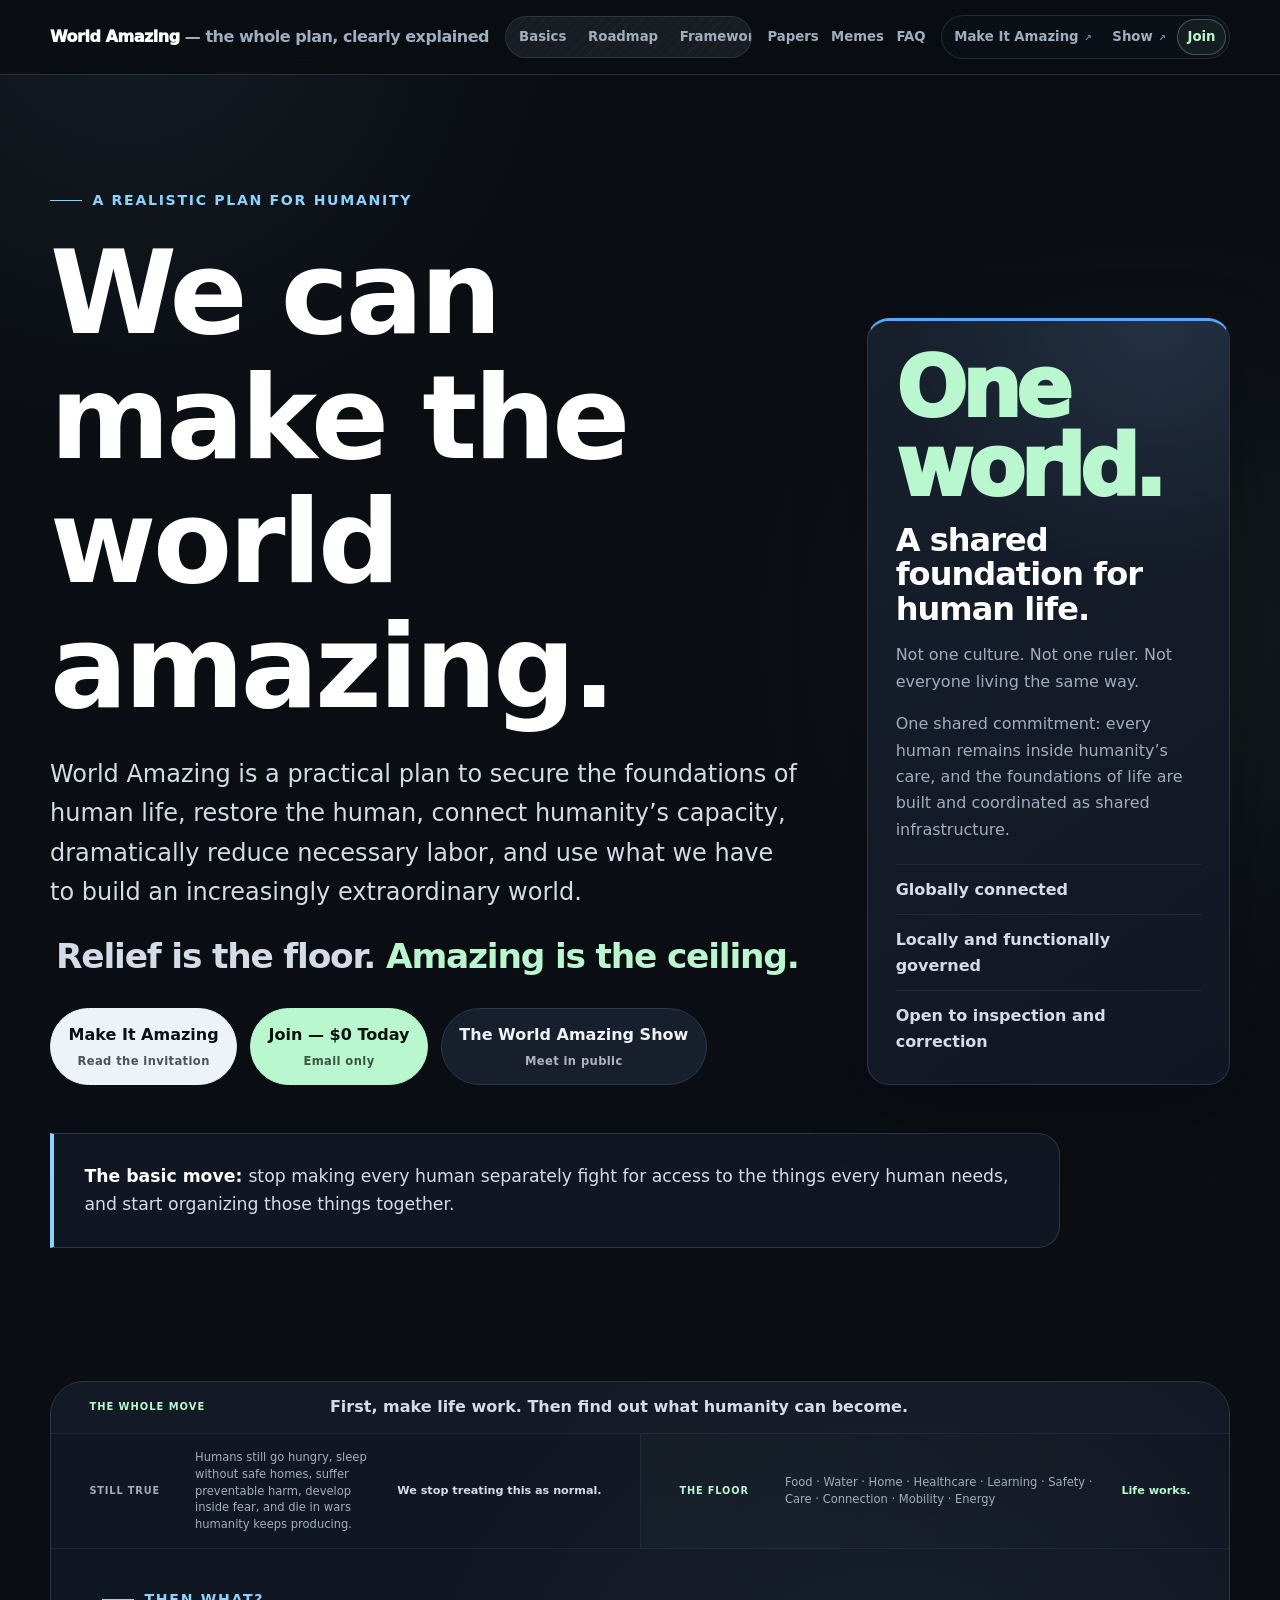
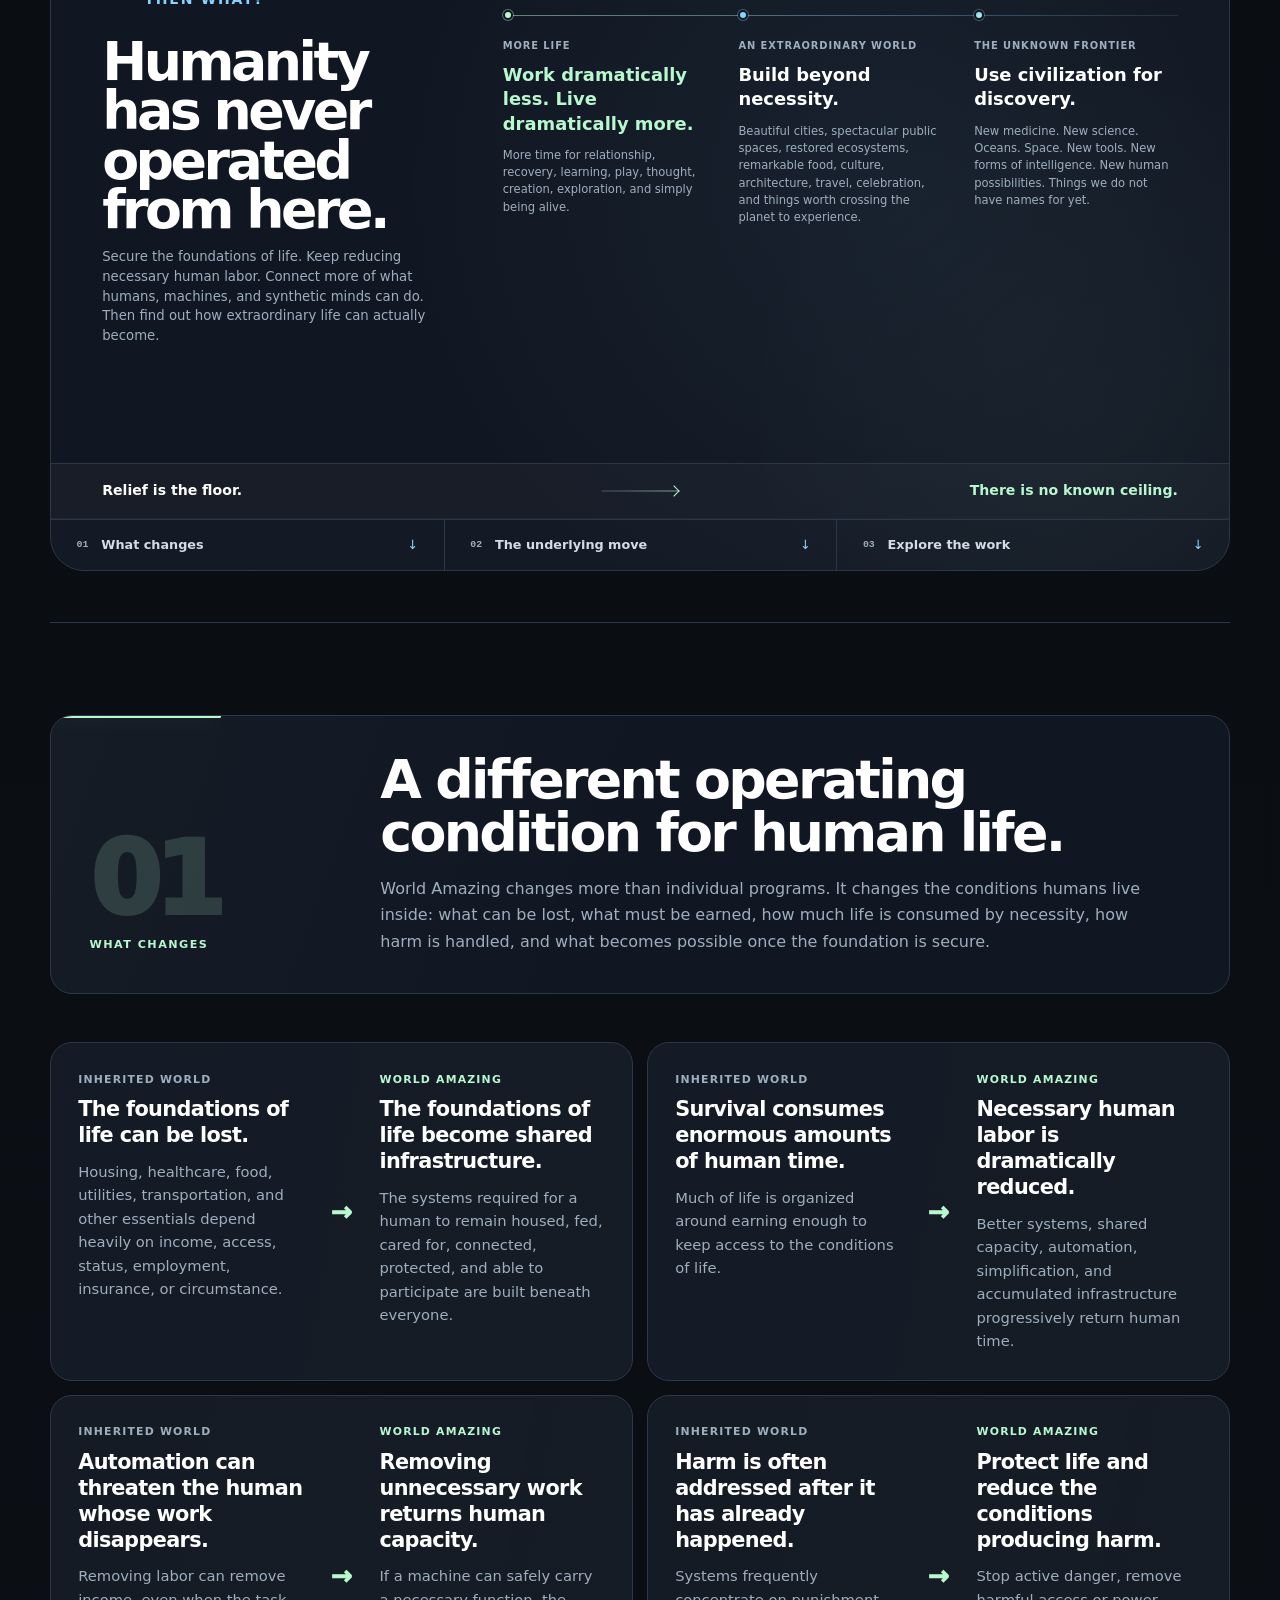
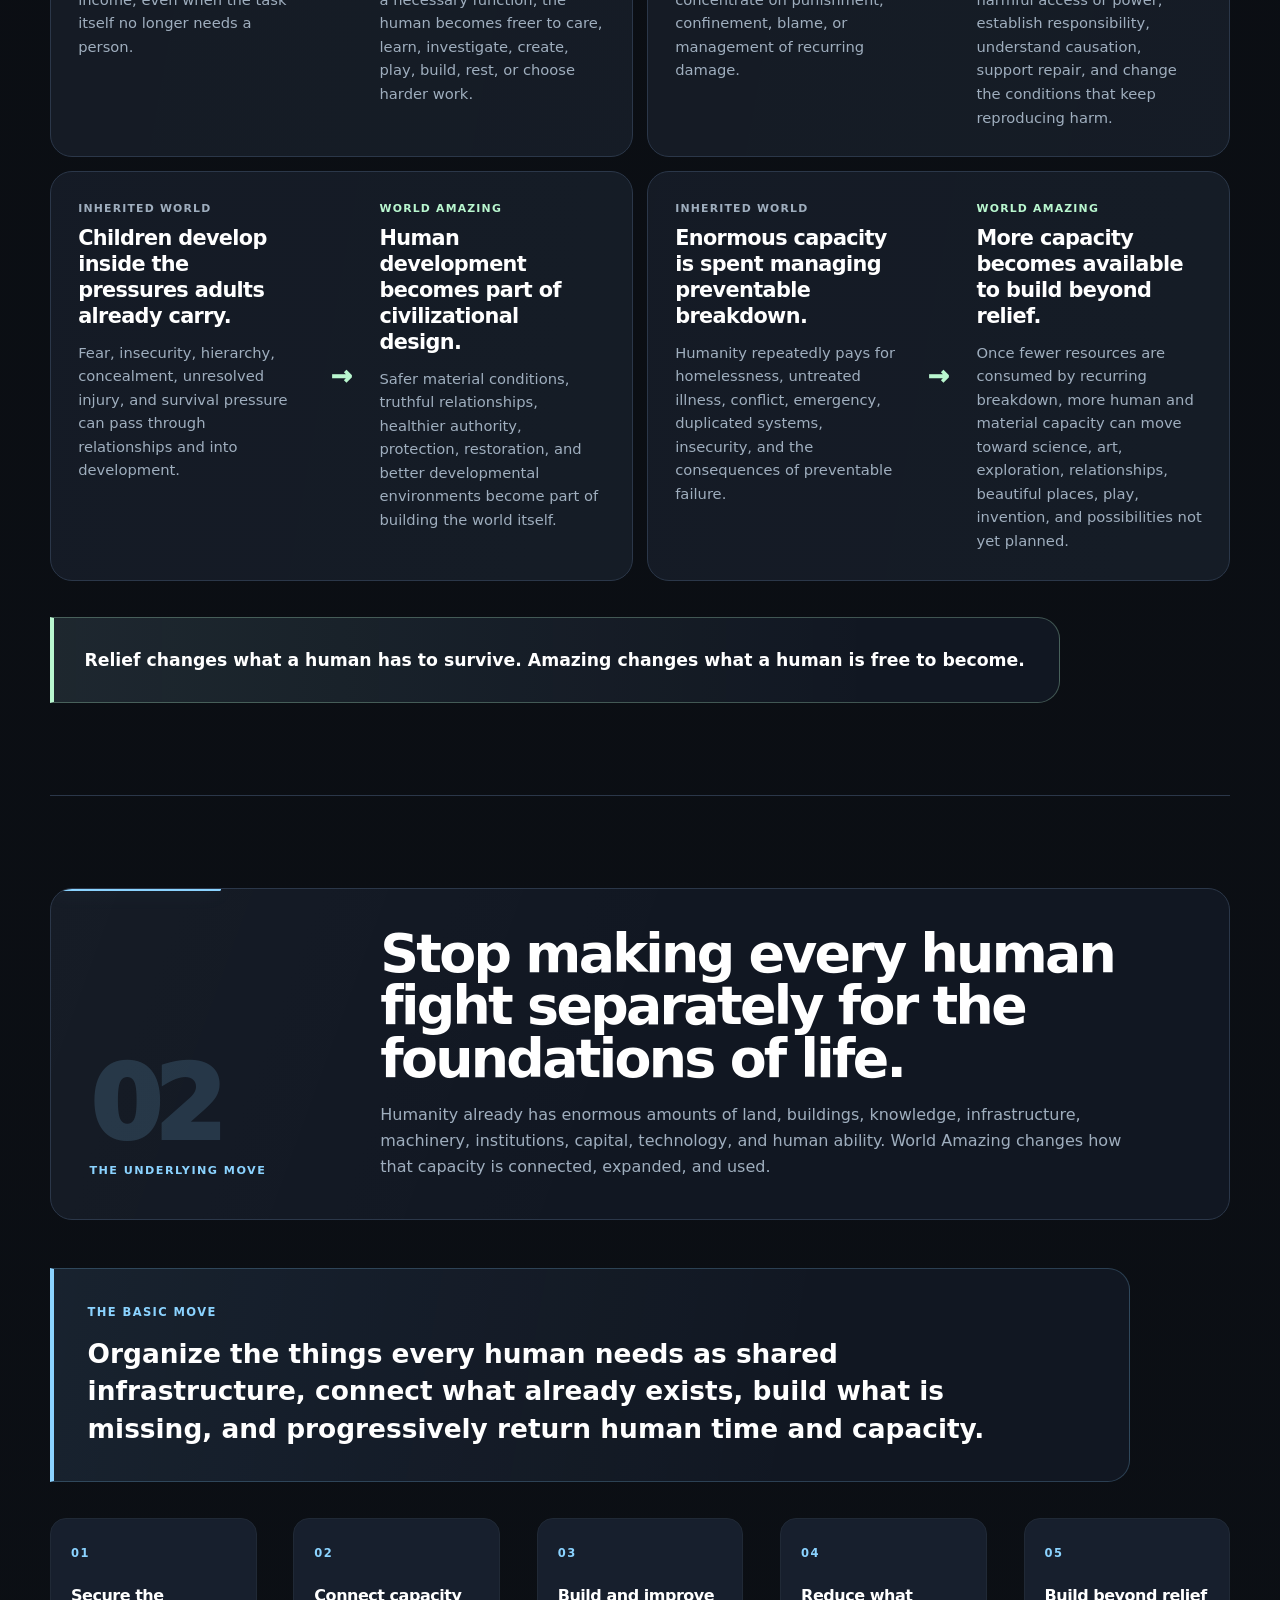
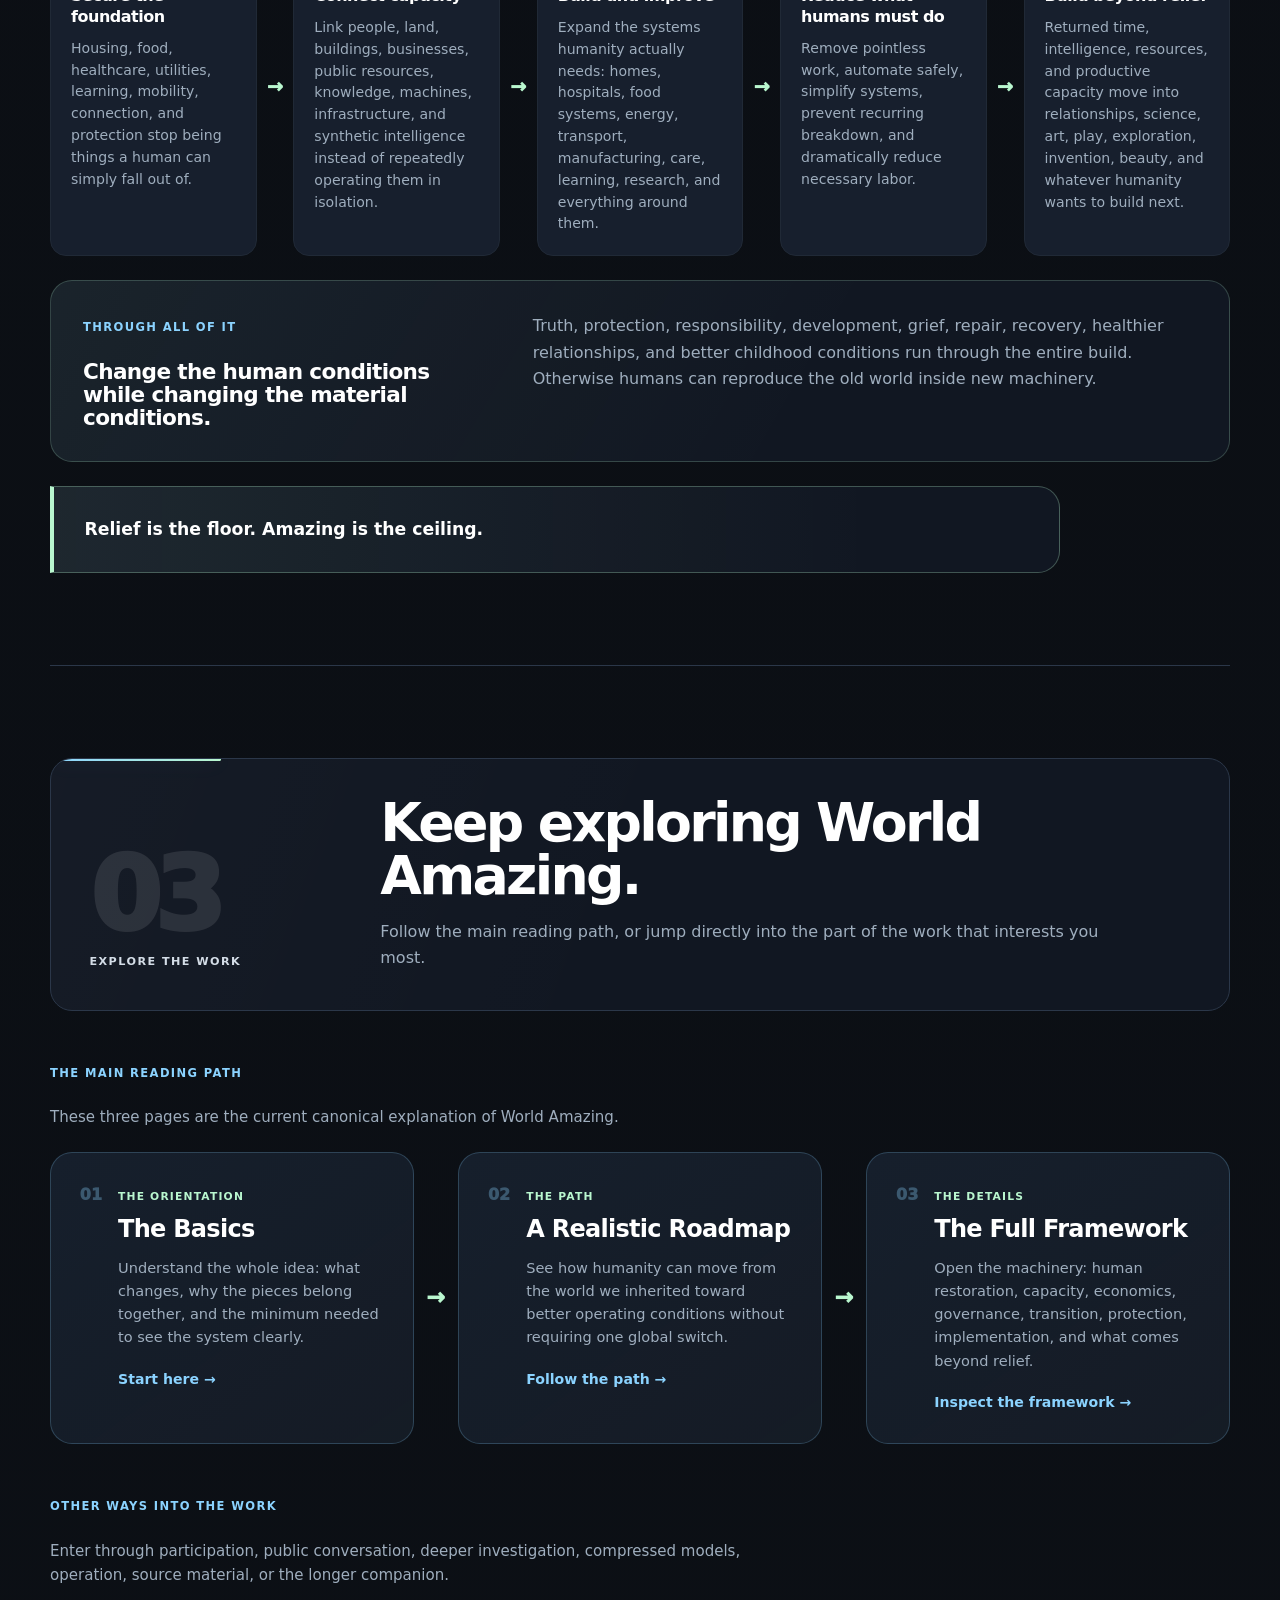
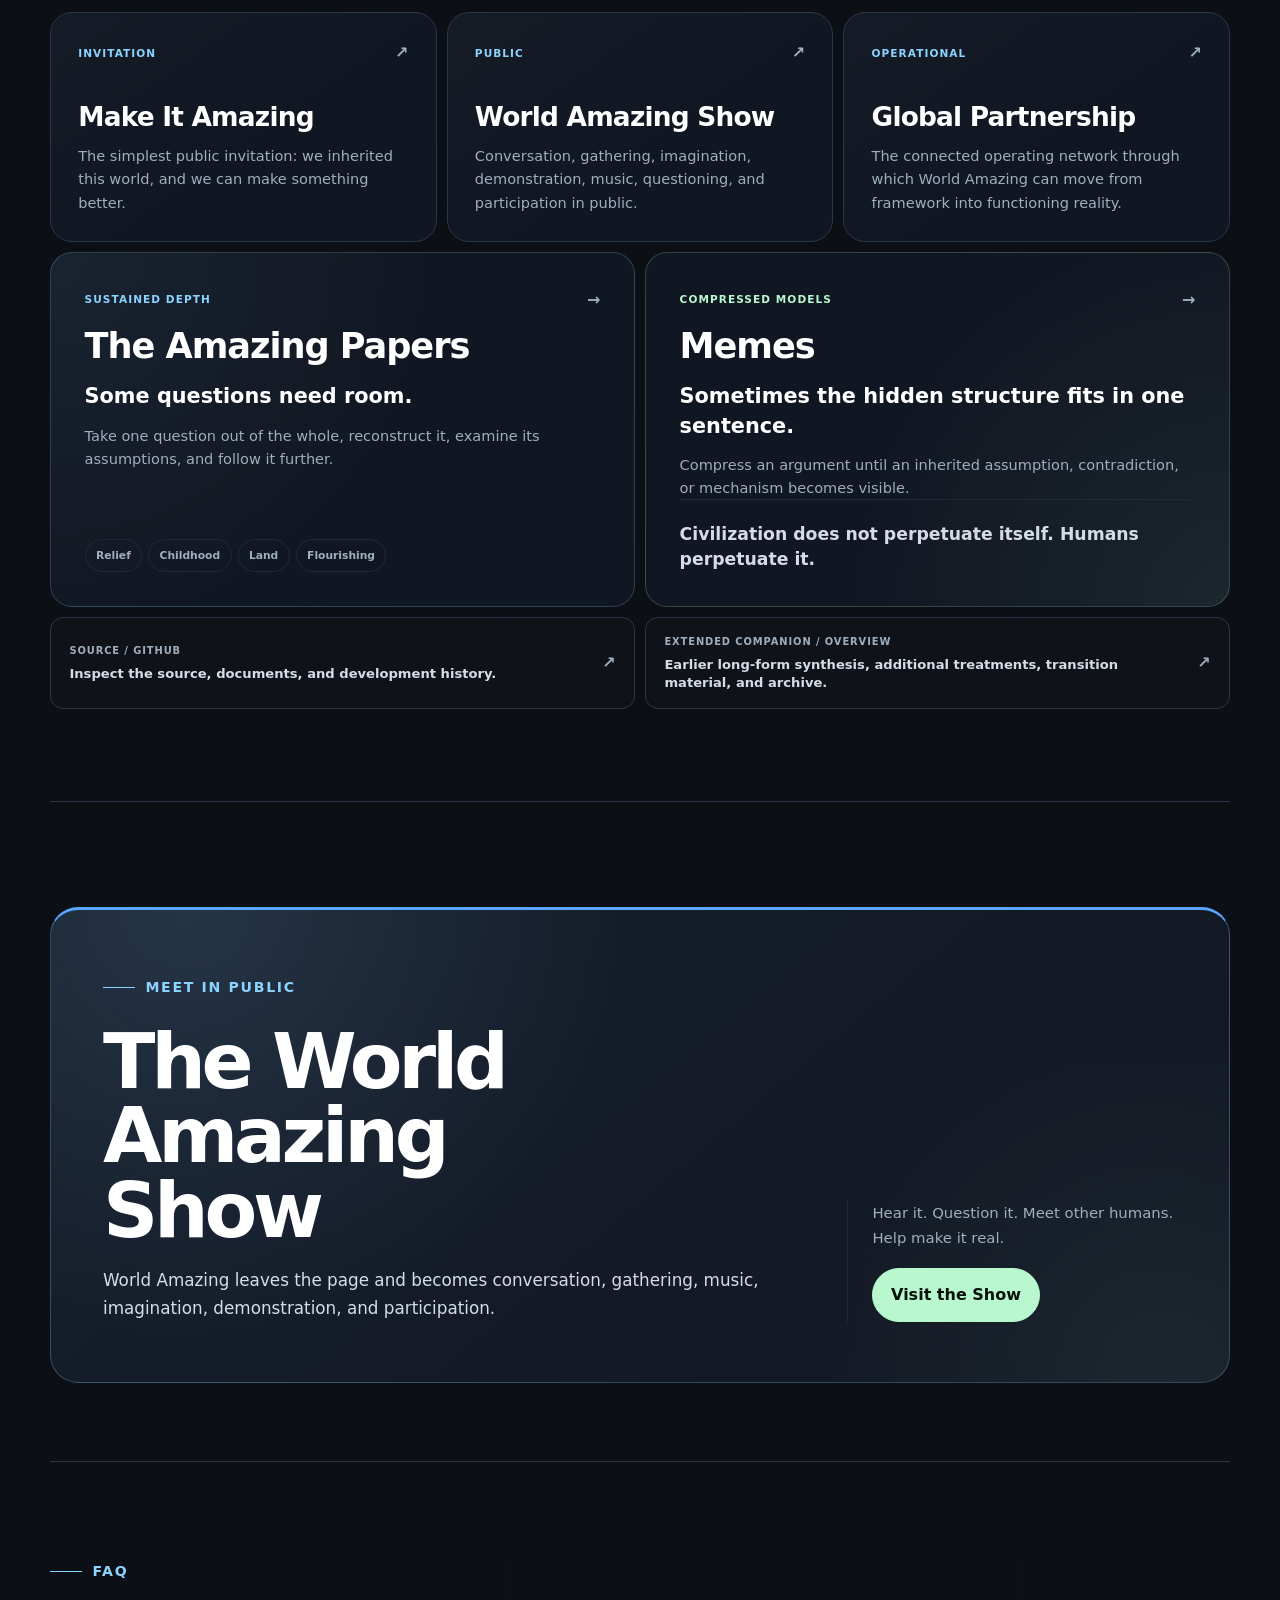
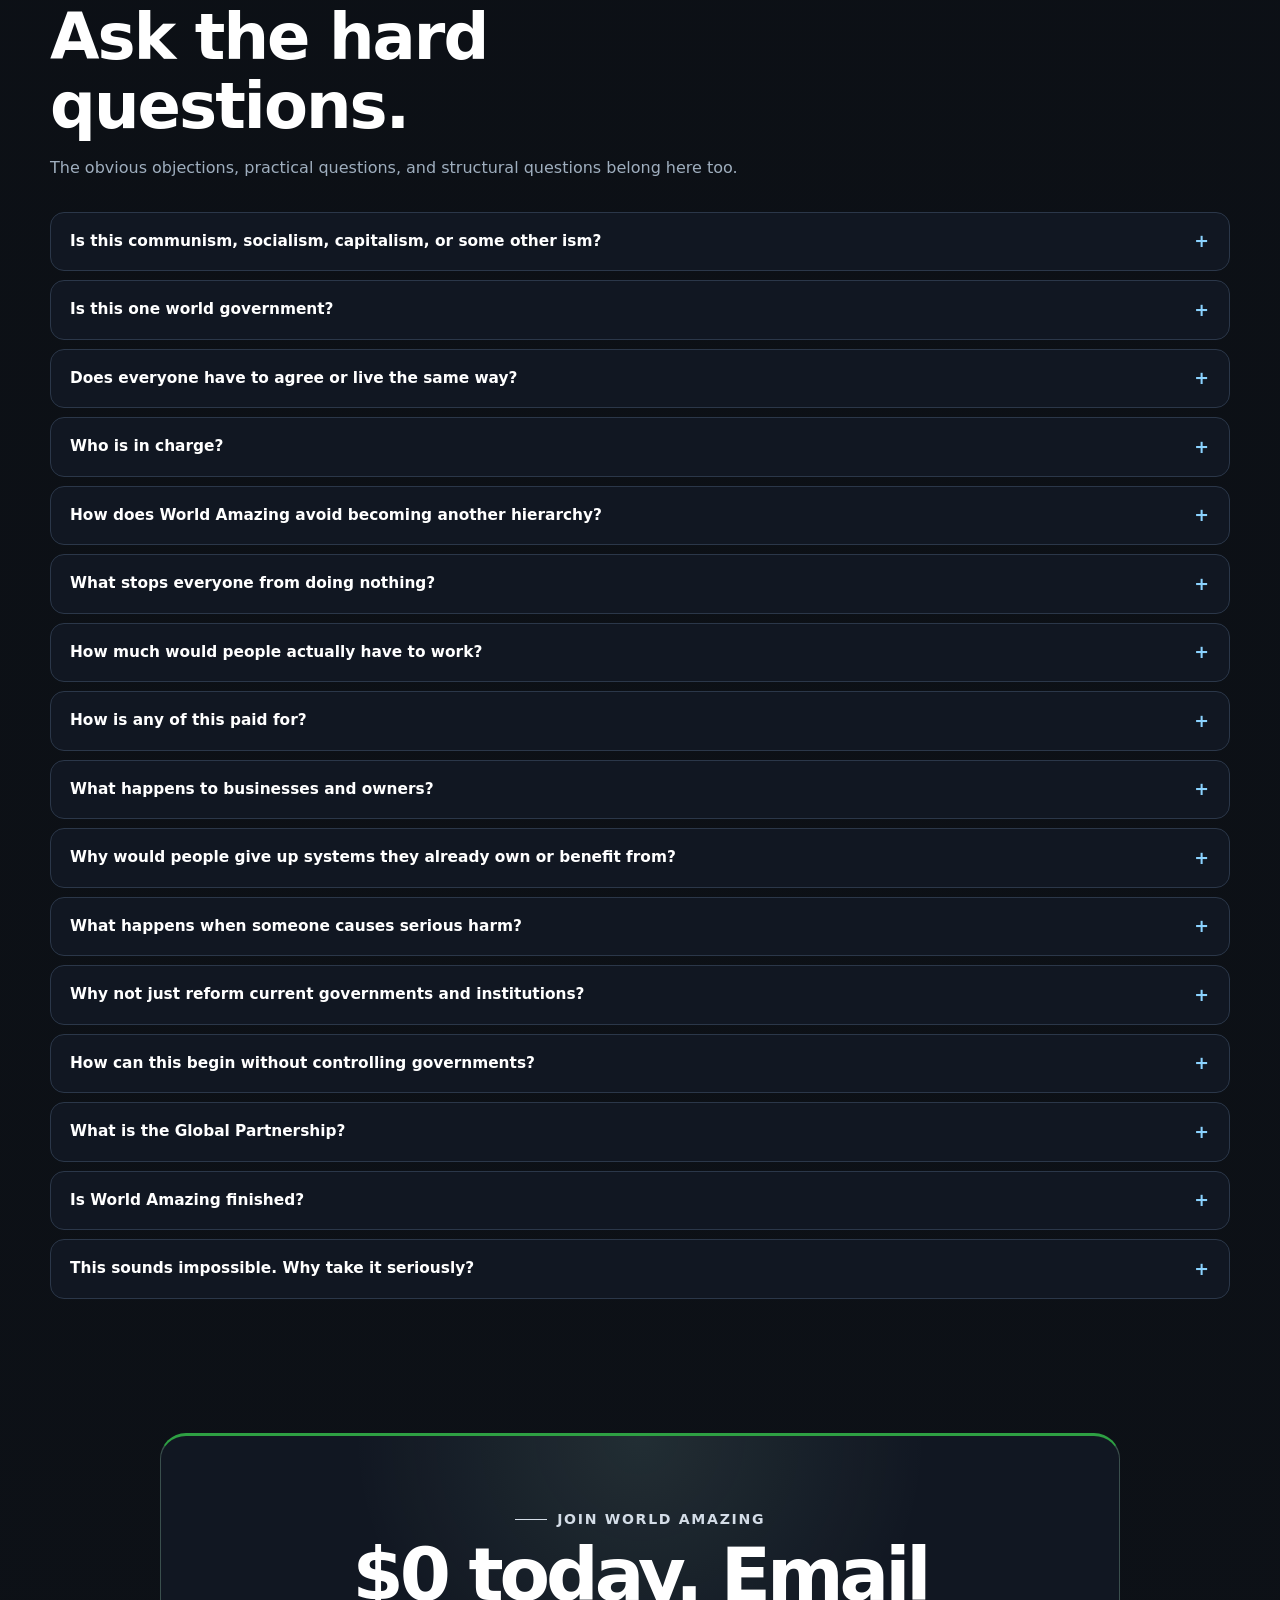
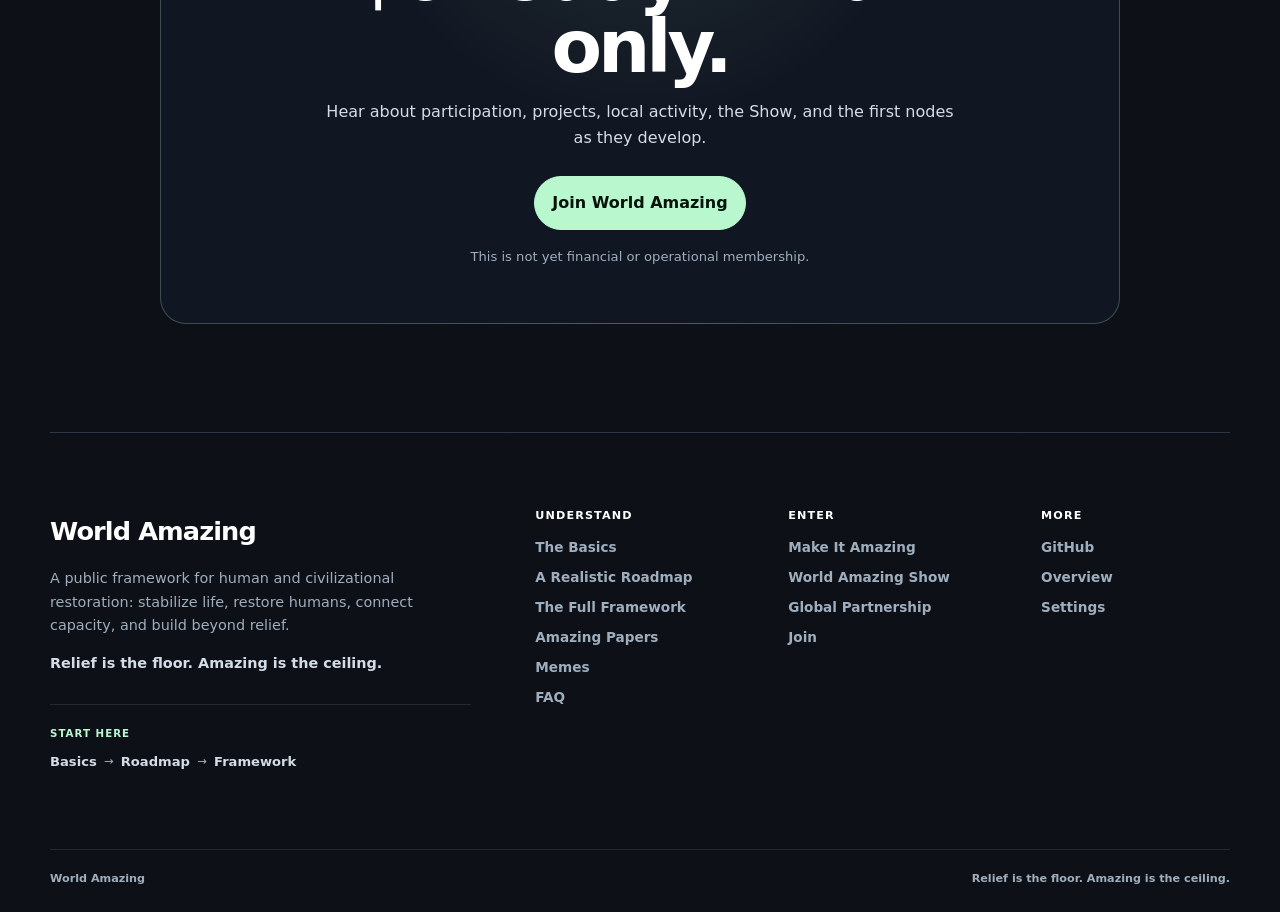
==== docs/index.html @ de22d059 "New site. Release 1." ====
<!doctype html>
<html lang="en">

<head>
  <meta charset="utf-8">
  <meta name="viewport" content="width=device-width, initial-scale=1">
  <meta name="color-scheme" content="dark only">
  <meta name="description" content="World Amazing is an open-source civilizational framework for guaranteeing life,
    returning human time, restoring the human, and building systems organized around relief, 
    truth, cooperation, and flourishing.">
  <title>World Amazing</title>

  <link rel="stylesheet" href="assets/main.css" />
  <link rel="stylesheet" href="assets/footer.css" />
  <link rel="stylesheet" href="assets/global-nav.css" />

  <!-- HOMEPAGE SECTION HEADS -->
  <style>
    /* =========================================================
       HOMEPAGE SECTION HEADS
       ========================================================= */

    .home-section-head {
      position: relative;

      display: grid;
      grid-template-columns:
        minmax(130px, 0.28fr)
        minmax(0, 1fr);

      gap: clamp(1.5rem, 5vw, 5rem);
      align-items: end;

      padding:
        clamp(1.6rem, 3vw, 2.4rem)
        clamp(1.4rem, 3vw, 2.5rem);

      border: 1px solid var(--line);
      border-radius: var(--radius-lg);

      overflow: hidden;

      background:
        linear-gradient(
          110deg,
          rgba(255,255,255,0.018),
          transparent 52%
        ),
        var(--surface);
    }


    /* accent */

    .home-section-head::before {
      content: "";

      position: absolute;
      top: -1px;
      left: 0;

      width: clamp(90px, 14vw, 170px);
      height: 3px;

      border-radius: 999px;
    }


    .home-section-head--green::before {
      background: var(--green);
      box-shadow:
        0 0 22px rgba(185, 247, 207, 0.16);
    }


    /* marker */

    .home-section-head__marker {
      display: flex;
      flex-direction: column;
      justify-content: flex-end;

      min-height: 100%;
    }


    .home-section-head__number {
      color: rgba(185, 247, 207, 0.16);

      font-size: clamp(3.8rem, 8vw, 7rem);
      font-weight: 950;
      line-height: 0.8;
      letter-spacing: -0.07em;
    }


    .home-section-head__label {
      margin-top: 1rem;

      color: var(--green);

      font-size: 0.7rem;
      font-weight: 900;
      letter-spacing: 0.13em;
      text-transform: uppercase;
    }


    /* content */

    .home-section-head__content {
      position: relative;
      z-index: 1;
    }


    .home-section-head__content h2 {
      max-width: 900px;

      margin: 0;

      font-size: clamp(2rem, 4.2vw, 3.8rem);
      line-height: 0.98;
      letter-spacing: -0.05em;
    }


    .home-section-head__content > p {
      max-width: 760px;

      margin-top: 1rem;

      color: var(--muted);

      font-size: 1rem;
      line-height: 1.65;
    }


    @media (max-width: 700px) {

      .home-section-head {
        grid-template-columns: 1fr;
        gap: 1rem;
      }

      .home-section-head__marker {
        min-height: 0;
      }

      .home-section-head__number {
        font-size: 3.5rem;
      }

      .home-section-head__label {
        margin-top: 0.7rem;
      }

    }
  </style>

  <!-- POSSIBILITY FIELD -->
  <style>
    /* =========================================================
   POSSIBILITY PANEL
   ========================================================= */

.possibility-panel {
  display: flex;
  flex-direction: column;

  height:
    clamp(
      640px,
      calc(100svh - var(--wa-topbar-height, 74px) - 24px),
      790px
    );

  margin-top: clamp(2rem, 4vw, 3.5rem);
  margin-bottom: clamp(2rem, 4vw, 3.5rem);

  overflow: hidden;

  border: 1px solid var(--line);
  border-radius: clamp(24px, 3vw, 34px);

  background:
    radial-gradient(
      circle at 71% 51%,
      rgba(139, 211, 255, 0.055),
      transparent 31rem
    ),
    radial-gradient(
      circle at 88% 80%,
      rgba(185, 247, 207, 0.03),
      transparent 22rem
    ),
    var(--surface);
}


/* =========================================================
   FRAME
   ========================================================= */

.possibility-frame {
  display: grid;
  grid-template-columns:
    minmax(110px, 0.22fr)
    minmax(0, 1fr);

  gap: clamp(1.5rem, 4vw, 4rem);
  align-items: center;

  flex: none;

  padding:
    0.9rem
    clamp(1.4rem, 3vw, 2.5rem);

  border-bottom: 1px solid var(--line-soft);

  background:
    rgba(255, 255, 255, 0.012);
}


.possibility-frame > span {
  color: var(--green);

  font-size: 0.62rem;
  font-weight: 900;
  letter-spacing: 0.1em;
  text-transform: uppercase;
}


.possibility-frame > strong {
  color: var(--soft);

  font-size: clamp(0.88rem, 1.25vw, 1.02rem);
  font-weight: 800;
  line-height: 1.4;
}


/* =========================================================
   REALITY / FLOOR
   ========================================================= */

.possibility-setup {
  display: grid;
  grid-template-columns:
    repeat(2, minmax(0, 1fr));

  flex: none;

  border-bottom: 1px solid var(--line-soft);
}


.possibility-status {
  display: grid;
  grid-template-columns:
    minmax(80px, 0.22fr)
    minmax(0, 1fr)
    auto;

  gap: clamp(0.9rem, 2vw, 1.8rem);
  align-items: center;

  min-width: 0;

  padding:
    0.95rem
    clamp(1.4rem, 3vw, 2.5rem);
}


.possibility-status + .possibility-status {
  border-left: 1px solid var(--line-soft);
}


.possibility-status__label {
  color: var(--muted);

  font-size: 0.61rem;
  font-weight: 900;
  letter-spacing: 0.09em;
  text-transform: uppercase;
}


.possibility-status p {
  margin: 0;

  color: var(--muted);

  font-size: clamp(0.71rem, 0.9vw, 0.81rem);
  line-height: 1.45;
}


.possibility-status > strong {
  color: var(--soft);

  font-size: 0.7rem;
  line-height: 1.35;
  white-space: nowrap;
}


.possibility-status--floor {
  background:
    linear-gradient(
      90deg,
      rgba(185, 247, 207, 0.025),
      transparent
    );
}


.possibility-status--floor .possibility-status__label,
.possibility-status--floor > strong {
  color: var(--green);
}


/* =========================================================
   MAIN FIELD
   ========================================================= */

.possibility-main {
  display: grid;
  grid-template-columns:
    minmax(290px, 0.88fr)
    minmax(0, 1.7fr);

  gap: clamp(2rem, 4vw, 4rem);
  align-items: start;

  flex: 1 1 auto;

  min-height: 0;

  padding:
    clamp(1.45rem, 2.6vw, 2.2rem)
    clamp(1.5rem, 4vw, 3.5rem);
}


/* =========================================================
   CENTRAL STATEMENT
   ========================================================= */

.possibility-main__statement {
  max-width: 620px;
}


.possibility-main__statement h2 {
  margin-top: 0.4rem;

  color: var(--white);

  font-size: clamp(2.35rem, 4.2vw, 4.45rem);
  line-height: 0.92;
  letter-spacing: -0.065em;
}


.possibility-main__statement > p:last-child {
  max-width: 540px;

  margin-top: 0.8rem;

  color: var(--muted);

  font-size: clamp(0.83rem, 1vw, 0.95rem);
  line-height: 1.48;
}


/* =========================================================
   TRAJECTORY
   ========================================================= */

.possibility-path {
  position: relative;

  display: grid;
  grid-template-columns:
    repeat(3, minmax(0, 1fr));

  gap: clamp(1.2rem, 2.5vw, 2.3rem);

  align-self: stretch;
  align-items: center;

  min-width: 0;

  padding-top: 1.2rem;
}


/* continuous path */

.possibility-path::before {
  content: "";

  position: absolute;
  top: 2.05rem;
  left: 0;
  right: 0;

  height: 1px;

  background:
    linear-gradient(
      90deg,
      rgba(185, 247, 207, 0.5),
      rgba(139, 211, 255, 0.38) 52%,
      rgba(139, 211, 255, 0.12)
    );
}


/* =========================================================
   TRAJECTORY STEP
   ========================================================= */

.possibility-step {
  position: relative;

  display: flex;
  flex-direction: column;

  align-self: stretch;

  min-width: 0;

  padding-top: 2.3rem;
}


.possibility-step__node {
  position: absolute;
  top: 0.53rem;
  left: 0;

  width: 10px;
  height: 10px;

  border: 2px solid var(--surface);
  border-radius: 50%;

  background: var(--blue);

  box-shadow:
    0 0 0 1px rgba(139, 211, 255, 0.35);
}


.possibility-step--life .possibility-step__node {
  background: var(--green);

  box-shadow:
    0 0 0 1px rgba(185, 247, 207, 0.4);
}


.possibility-step--frontier .possibility-step__node {
  background:
    linear-gradient(
      135deg,
      var(--blue),
      var(--green)
    );
}


.possibility-step__label {
  display: block;

  color: var(--muted);

  font-size: 0.62rem;
  font-weight: 900;
  letter-spacing: 0.09em;
  text-transform: uppercase;
}


.possibility-step > strong {
  display: block;

  margin-top: 0.55rem;

  color: var(--white);

  font-size: clamp(1rem, 1.4vw, 1.25rem);
  line-height: 1.35;
}


.possibility-step--life > strong {
  color: var(--green);
}


.possibility-step p {
  margin-top: 0.7rem;

  color: var(--muted);

  font-size: clamp(0.72rem, 0.86vw, 0.8rem);
  line-height: 1.5;
}


/* =========================================================
   FLOOR / CEILING
   ========================================================= */

.possibility-close {
  position: relative;

  display: grid;
  grid-template-columns: repeat(2, minmax(0, 1fr));

  flex: none;

  padding: 0;

  border-top: 1px solid var(--line);
  border-bottom: 1px solid var(--line-soft);

  background: rgba(255, 255, 255, 0.028);
}

.possibility-close::before {
  content: "";

  position: absolute;
  z-index: 2;

  top: 50%;
  left: 50%;

  width: clamp(52px, 6vw, 92px);
  height: 1px;

  background: linear-gradient(
    90deg,
    rgba(255,255,255,0.22),
    rgba(185,247,207,0.62)
  );

  transform: translate(-50%, -50%);
}


.possibility-close::after {
  content: "";

  position: absolute;
  z-index: 2;

  top: 50%;
  left: calc(50% + clamp(26px, 3vw, 46px));

  width: 7px;
  height: 7px;

  border-top: 1.5px solid var(--green);
  border-right: 1.5px solid var(--green);

  transform:
    translate(-100%, -50%)
    rotate(45deg);
}


.possibility-close > * {
  display: flex;
  align-items: center;

  min-height: 54px;

  margin: 0;

  padding:
    0.85rem
    clamp(1.5rem, 4vw, 3.5rem);

  font-size: clamp(0.84rem, 1.1vw, 0.96rem);
  font-weight: 850;
  line-height: 1.25;
}


.possibility-close span {
  color: var(--white);
}


.possibility-close strong {
  justify-content: flex-end;

  border-left: 0;

  color: var(--green);

  text-align: right;
}


@media (max-width: 700px) {
  .possibility-close::before,
  .possibility-close::after {
    display: none;
  }
}

/* =========================================================
   PAGE HANDOFF
   ========================================================= */

.possibility-nav {
  display: grid;
  grid-template-columns:
    repeat(3, minmax(0, 1fr));

  flex: none;

  border-top: 1px solid var(--line);
}


.possibility-nav a {
  display: grid;
  grid-template-columns:
    auto
    minmax(0, 1fr)
    auto;

  gap: 0.8rem;
  align-items: center;

  min-width: 0;

  padding:
    0.9rem
    clamp(1rem, 2.2vw, 1.6rem);

  color: inherit;

  text-decoration: none;

  background:
    rgba(255, 255, 255, 0.012);

  transition:
    background 160ms ease,
    color 160ms ease;
}


.possibility-nav a + a {
  border-left: 1px solid var(--line);
}


.possibility-nav a > span:first-child {
  color: var(--muted);

  font-family:
    ui-monospace,
    SFMono-Regular,
    Menlo,
    monospace;

  font-size: 0.62rem;
  font-weight: 900;
}


.possibility-nav a > strong {
  color: var(--soft);

  font-size: clamp(0.76rem, 1vw, 0.88rem);
  font-weight: 850;
  line-height: 1.2;
}


.possibility-nav__arrow {
  color: var(--blue);

  font-size: 0.8rem;

  transition:
    transform 160ms ease,
    color 160ms ease;
}


.possibility-nav a:hover,
.possibility-nav a:focus-visible {
  background:
    rgba(139, 211, 255, 0.045);
}


.possibility-nav a:hover > strong,
.possibility-nav a:focus-visible > strong {
  color: var(--white);
}


.possibility-nav a:hover .possibility-nav__arrow,
.possibility-nav a:focus-visible .possibility-nav__arrow {
  color: var(--green);

  transform: translateY(3px);
}


/* =========================================================
   RESPONSIVE
   ========================================================= */

@media (max-width: 1050px) {

  .possibility-panel {
    height: auto;
    min-height: 0;
  }


  .possibility-main {
    grid-template-columns: 1fr;

    gap: 2rem;
  }


  .possibility-main__statement {
    max-width: 800px;
  }
}


@media (max-width: 760px) {

  .possibility-frame {
    grid-template-columns: 1fr;

    gap: 0.35rem;
  }


  .possibility-setup {
    grid-template-columns: 1fr;
  }


  .possibility-status {
    grid-template-columns: 1fr;

    gap: 0.4rem;
  }


  .possibility-status + .possibility-status {
    border-top: 1px solid var(--line-soft);
    border-left: 0;
  }


  .possibility-status > strong {
    white-space: normal;
  }


  .possibility-path {
    grid-template-columns: 1fr;

    gap: 0;
    padding-top: 0;
  }


  .possibility-path::before {
    top: 0;
    bottom: 0;
    left: 4px;
    right: auto;

    width: 1px;
    height: auto;

    background:
      linear-gradient(
        180deg,
        rgba(185, 247, 207, 0.5),
        rgba(139, 211, 255, 0.35),
        rgba(139, 211, 255, 0.08)
      );
  }


  .possibility-step {
    padding:
      0
      0
      1.7rem
      1.7rem;
  }


  .possibility-step__node {
    top: 0.2rem;
    left: 0;
  }


  .possibility-nav {
    grid-template-columns: 1fr;
  }


  .possibility-nav a + a {
    border-top: 1px solid var(--line);
    border-left: 0;
  }

}
  </style>

  <!-- 01 WHAT CHANGES -->
  <style>
    /* =========================================================
       WHAT CHANGES
       ========================================================= */

    .change-list {
      display: grid;
      gap: 14px;

      margin-top: clamp(2rem, 4vw, 3rem);
    }

    .change-row {
      display: grid;

      grid-template-columns:
        minmax(0, 1fr)
        44px
        minmax(0, 1fr);

      gap: 1rem;
      align-items: stretch;

      padding: clamp(1.25rem, 2.5vw, 1.7rem);

      border: 1px solid var(--line);
      border-radius: var(--radius-lg);

      background:
        linear-gradient(
          100deg,
          rgba(255,255,255,0.015),
          rgba(185,247,207,0.025)
        ),
        var(--surface);
    }

    .change-row__old,
    .change-row__new {
      min-width: 0;
    }

    .change-row__old > span,
    .change-row__new > span {
      display: block;

      margin-bottom: 0.55rem;

      font-size: 0.68rem;
      font-weight: 900;
      letter-spacing: 0.11em;
      text-transform: uppercase;
    }

    .change-row__old > span {
      color: var(--muted);
    }

    .change-row__new > span {
      color: var(--green);
    }

    .change-row h3 {
      max-width: 24ch;

      font-size: clamp(1.05rem, 1.8vw, 1.3rem);
      line-height: 1.25;
    }

    .change-row p {
      max-width: 560px;

      margin-top: 0.65rem;

      color: var(--muted);

      font-size: 0.92rem;
      line-height: 1.6;
    }

    .change-row__arrow {
      display: grid;
      place-items: center;

      color: var(--green);

      font-size: 1.6rem;
      font-weight: 950;
    }

    .change-closing {
      margin-top: clamp(1.5rem, 3vw, 2.25rem);
    }

    @media (max-width: 760px) {

      .change-row {
        grid-template-columns: 1fr;
        gap: 0.75rem;
      }

      .change-row__arrow {
        min-height: 24px;
        justify-content: start;

        transform: rotate(90deg);
        transform-origin: center;
      }

    }
  </style>

  <!-- 02 THE UNDERLYING MOVE -->
  <style>
    /* =========================================================
       THE UNDERLYING MOVE
       ========================================================= */

    .home-section-head--blue::before {
      background: var(--blue);
      box-shadow:
        0 0 22px rgba(139, 211, 255, 0.16);
    }

    .home-section-head--blue .home-section-head__number {
      color: rgba(139, 211, 255, 0.16);
    }

    .home-section-head--blue .home-section-head__label {
      color: var(--blue);
    }


    .underlying-core {
      max-width: 1080px;

      margin-top: clamp(2rem, 4vw, 3rem);
      padding: clamp(1.5rem, 3vw, 2.1rem);

      border: 1px solid rgba(139, 211, 255, 0.22);
      border-left: 4px solid var(--blue);
      border-radius: 0 var(--radius-lg) var(--radius-lg) 0;

      background:
        linear-gradient(
          100deg,
          rgba(139, 211, 255, 0.06),
          transparent 70%
        ),
        var(--surface);
    }

    .underlying-core .tag {
      display: block;
      width: fit-content;

      margin-bottom: 0.8rem;
    }

    .underlying-core strong {
      display: block;

      max-width: 900px;

      color: var(--white);

      font-size: clamp(1.2rem, 2.3vw, 1.65rem);
      line-height: 1.42;
    }


    .underlying-flow {
      margin-top: clamp(1.5rem, 3vw, 2.25rem);
    }

    .underlying-flow .flow-line__node h3 {
      margin-top: 0.7rem;

      font-size: 1rem;
      line-height: 1.3;
    }

    .underlying-flow .flow-line__node p {
      margin-top: 0.65rem;

      color: var(--muted);

      font-size: 0.88rem;
      line-height: 1.55;
    }


    .underlying-human {
      display: grid;
      grid-template-columns:
        minmax(220px, 0.75fr)
        minmax(0, 1.25fr);

      gap: clamp(1.5rem, 4vw, 4rem);

      margin-top: 1.5rem;
      padding: clamp(1.4rem, 3vw, 2rem);

      border: 1px solid rgba(185, 247, 207, 0.2);
      border-radius: var(--radius-lg);

      background:
        linear-gradient(
          120deg,
          rgba(185, 247, 207, 0.055),
          transparent 65%
        ),
        var(--surface);
    }

    .underlying-human h3 {
      margin-top: 0.65rem;

      font-size: clamp(1.1rem, 2vw, 1.35rem);
    }

    .underlying-human > p {
      margin: 0;

      color: var(--muted);

      line-height: 1.65;
    }

    .underlying-closing {
      margin-top: 1.5rem;
    }


    @media (max-width: 760px) {

      .underlying-human {
        grid-template-columns: 1fr;
        gap: 1rem;
      }

    }
  </style>

  <!-- 03 ENTER THE WORK -->
  <style>
    /* =========================================================
       ENTER THE WORK
       ========================================================= */

    .home-section-head--enter::before {
      background:
        linear-gradient(
          90deg,
          var(--blue),
          var(--green)
        );

      box-shadow:
        0 0 22px rgba(139, 211, 255, 0.14);
    }

    .home-section-head--enter .home-section-head__number {
      color: rgba(255, 255, 255, 0.1);
    }

    .home-section-head--enter .home-section-head__label {
      color: var(--soft);
    }


    /* main path */

    .entry-path {
      margin-top: clamp(2rem, 4vw, 3rem);
    }

    .entry-path__intro,
    .entry-other__intro {
      max-width: 780px;
    }

    .entry-path__intro > p,
    .entry-other__intro > p {
      margin-top: 0.65rem;

      color: var(--muted);

      font-size: 0.94rem;
      line-height: 1.6;
    }


    .entry-path__grid {
      display: grid;

      grid-template-columns:
        minmax(0, 1fr)
        auto
        minmax(0, 1fr)
        auto
        minmax(0, 1fr);

      gap: 0.8rem;
      align-items: stretch;

      margin-top: 1.4rem;
    }


    .entry-path__card {
      display: grid;
      grid-template-columns: auto minmax(0, 1fr);
      gap: 1rem;

      min-width: 0;
      padding: clamp(1.35rem, 2.5vw, 1.8rem);

      border: 1px solid rgba(139, 211, 255, 0.22);
      border-radius: var(--radius-lg);

      background:
        linear-gradient(
          145deg,
          rgba(139, 211, 255, 0.045),
          rgba(185, 247, 207, 0.018)
        ),
        var(--surface);

      color: inherit;

      text-decoration: none;

      transition:
        border-color 160ms ease,
        background 160ms ease,
        transform 160ms ease;
    }


    .entry-path__card:hover,
    .entry-path__card:focus-visible {
      border-color: rgba(185, 247, 207, 0.4);

      background:
        linear-gradient(
          145deg,
          rgba(139, 211, 255, 0.07),
          rgba(185, 247, 207, 0.035)
        ),
        var(--surface);

      transform: translateY(-2px);
    }


    .entry-path__number {
      color: rgba(139, 211, 255, 0.32);

      font-size: 1rem;
      font-weight: 950;
    }


    .entry-path__role {
      color: var(--green);

      font-size: 0.67rem;
      font-weight: 900;
      letter-spacing: 0.11em;
      text-transform: uppercase;
    }


    .entry-path__card h3 {
      margin-top: 0.5rem;

      font-size: clamp(1.2rem, 2vw, 1.5rem);
      line-height: 1.15;
    }


    .entry-path__card p {
      margin-top: 0.75rem;

      color: var(--muted);

      font-size: 0.91rem;
      line-height: 1.6;
    }


    .entry-path__card strong {
      display: block;

      margin-top: 1.2rem;

      color: var(--blue);

      font-size: 0.88rem;
    }


    .entry-path__arrow {
      display: grid;
      place-items: center;

      color: var(--green);

      font-size: 1.4rem;
      font-weight: 950;
    }

    .entry-grid--secondary {
      display: grid;
      grid-template-columns: repeat(3, minmax(0, 1fr));
      gap: 12px;

      margin-top: 1.4rem;
    }


    .entry-grid--secondary .entry-card {
      min-height: 210px;
    }


    @media (max-width: 900px) {

      .entry-path__grid {
        grid-template-columns: 1fr;
      }

      .entry-path__arrow {
        min-height: 24px;

        justify-content: center;

        transform: rotate(90deg);
      }

      .entry-grid--secondary {
        grid-template-columns:
          repeat(2, minmax(0, 1fr));
      }

    }


    @media (max-width: 600px) {

      .entry-grid--secondary {
        grid-template-columns: 1fr;
      }

      .entry-grid--secondary .entry-card {
        min-height: 0;
      }

    }
  </style>

  <!-- 03 ENTER THE WORK - OTHER WAYS INTO THE WORK-->
  <style>
    /* =========================================================
       EXPLORE — OTHER WAYS INTO THE WORK
       ========================================================= */

    .entry-other {
      margin-top: clamp(1.75rem, 5vw, 3.0rem);
    }


    .entry-other__intro {
      max-width: 760px;
    }


    .entry-other__intro > p {
      margin-top: 0.65rem;

      color: var(--muted);

      font-size: 0.94rem;
      line-height: 1.65;
    }


    /* =========================================================
      SHARED CARD
      ========================================================= */

    .explore-card {
      position: relative;

      display: flex;
      flex-direction: column;

      min-width: 0;

      border: 1px solid var(--line);
      border-radius: var(--radius-lg);

      color: inherit;

      background:
        linear-gradient(
          145deg,
          rgba(255,255,255,0.018),
          transparent 60%
        ),
        var(--surface);

      text-decoration: none;

      transition:
        border-color 160ms ease,
        background 160ms ease,
        transform 160ms ease;
    }


    .explore-card:hover,
    .explore-card:focus-visible {
      border-color: rgba(139, 211, 255, 0.34);

      background:
        linear-gradient(
          145deg,
          rgba(139,211,255,0.05),
          rgba(185,247,207,0.018)
        ),
        var(--surface);

      transform: translateY(-2px);
    }


    .explore-card__top {
      display: flex;
      justify-content: space-between;
      gap: 1rem;
      align-items: center;
    }


    .explore-card__tag {
      color: var(--blue);

      font-size: 0.66rem;
      font-weight: 900;
      letter-spacing: 0.1em;
      text-transform: uppercase;
    }


    .explore-card__arrow {
      flex: none;

      color: var(--muted);

      font-size: 1rem;
      font-weight: 900;

      transition:
        color 160ms ease,
        transform 160ms ease;
    }


    .explore-card:hover .explore-card__arrow,
    .explore-card:focus-visible .explore-card__arrow {
      color: var(--green);

      transform: translate(2px, -1px);
    }


    .explore-card__body h3 {
      margin-top: 0.8rem;

      color: var(--white);

      font-size: clamp(1.25rem, 2.2vw, 1.65rem);
      line-height: 1.15;
      letter-spacing: -0.03em;
    }


    .explore-card__body p {
      margin-top: 0.75rem;

      color: var(--muted);

      font-size: 0.91rem;
      line-height: 1.6;
    }


    /* =========================================================
      ROW 1 — LIVE PROJECT
      ========================================================= */

    .explore-live-grid {
      display: grid;
      grid-template-columns:
        repeat(3, minmax(0, 1fr));

      gap: 10px;

      margin-top: 1.5rem;
    }


    .explore-card--live {
      min-height: 230px;

      padding:
        clamp(1.3rem, 2.5vw, 1.7rem);
    }


    .explore-card--live .explore-card__body {
      margin-top: auto;
    }


    /* =========================================================
      ROW 2 — PAPERS + MEMES
      ========================================================= */

    .explore-deep-grid {
      display: grid;
      grid-template-columns:
        repeat(2, minmax(0, 1fr));

      gap: 10px;

      margin-top: 10px;
    }


    .explore-card--deep {
      min-height: 320px;

      padding:
        clamp(1.5rem, 3vw, 2.1rem);
    }


    .explore-card--deep .explore-card__body h3 {
      font-size: clamp(1.5rem, 3vw, 2.2rem);
    }


    .explore-card__statement {
      display: block;

      max-width: 560px;

      margin-top: 1rem;

      color: var(--white);

      font-size: clamp(1.05rem, 2vw, 1.3rem);
      line-height: 1.4;
    }


    /* papers */

    .explore-card--papers {
      border-color:
        rgba(139, 211, 255, 0.22);

      background:
        radial-gradient(
          circle at 0% 0%,
          rgba(139,211,255,0.065),
          transparent 24rem
        ),
        var(--surface);
    }


    .explore-card__footer {
      display: flex;
      flex-wrap: wrap;
      gap: 6px;

      margin-top: auto;
      padding-top: 1.4rem;
    }


    .explore-card__footer span {
      padding: 0.42rem 0.65rem;

      border: 1px solid var(--line-soft);
      border-radius: 999px;

      color: var(--muted);

      font-size: 0.67rem;
      font-weight: 800;
    }


    /* memes */

    .explore-card--memes {
      border-color:
        rgba(185, 247, 207, 0.2);

      background:
        radial-gradient(
          circle at 100% 100%,
          rgba(185,247,207,0.065),
          transparent 24rem
        ),
        var(--surface);
    }


    .explore-card--memes .explore-card__tag {
      color: var(--green);
    }


    .explore-card__quote {
      margin: auto 0 0;
      padding-top: 1.35rem;

      border-top: 1px solid var(--line-soft);

      color: var(--soft);

      font-size: clamp(0.94rem, 1.5vw, 1.08rem);
      font-weight: 800;
      line-height: 1.45;
    }


    /* =========================================================
      ROW 3 — UTILITIES
      ========================================================= */

    .explore-utility-grid {
      display: grid;
      grid-template-columns:
        repeat(2, minmax(0, 1fr));

      gap: 10px;

      margin-top: 10px;
    }


    .explore-utility {
      display: flex;
      justify-content: space-between;
      gap: 1.5rem;
      align-items: center;

      min-width: 0;

      padding: 1rem 1.15rem;

      border: 1px solid var(--line);
      border-radius: 13px;

      color: inherit;

      background:
        rgba(255,255,255,0.012);

      text-decoration: none;

      transition:
        border-color 160ms ease,
        background 160ms ease;
    }


    .explore-utility:hover,
    .explore-utility:focus-visible {
      border-color:
        rgba(139, 211, 255, 0.3);

      background:
        rgba(139, 211, 255, 0.035);
    }


    .explore-utility div {
      min-width: 0;
    }


    .explore-utility div > span {
      display: block;

      margin-bottom: 0.35rem;

      color: var(--muted);

      font-size: 0.62rem;
      font-weight: 900;
      letter-spacing: 0.09em;
      text-transform: uppercase;
    }


    .explore-utility strong {
      display: block;

      color: var(--soft);

      font-size: 0.82rem;
      font-weight: 750;
      line-height: 1.4;
    }


    .explore-utility__arrow {
      flex: none;

      color: var(--muted);

      font-weight: 900;

      transition:
        color 160ms ease,
        transform 160ms ease;
    }


    .explore-utility:hover .explore-utility__arrow,
    .explore-utility:focus-visible .explore-utility__arrow {
      color: var(--blue);

      transform: translate(2px, -1px);
    }


    /* =========================================================
      RESPONSIVE
      ========================================================= */

    @media (max-width: 850px) {

      .explore-live-grid {
        grid-template-columns:
          repeat(2, minmax(0, 1fr));
      }

      .explore-card--live:last-child {
        grid-column: 1 / -1;
      }

    }


    @media (max-width: 700px) {

      .explore-live-grid,
      .explore-deep-grid,
      .explore-utility-grid {
        grid-template-columns: 1fr;
      }

      .explore-card--live:last-child {
        grid-column: auto;
      }

      .explore-card--live {
        min-height: 190px;
      }

      .explore-card--deep {
        min-height: 270px;
      }

    }


    @media (max-width: 480px) {

      .explore-card--live,
      .explore-card--deep {
        min-height: 0;
      }

      .explore-utility {
        align-items: flex-start;
      }

    }
  </style>

  <!-- CLOSING SECTIONS -->
  <style>
    /* =========================================================
    COMPACT PUBLIC ENDING
    ========================================================= */

    .public-section {
      position: relative;

      padding: clamp(62px, 8vw, 92px) 0;

      border-top: 1px solid var(--line);
    }

    .compact-heading {
      max-width: 900px;
    }

    .compact-heading>p:last-child {
      max-width: 760px;

      margin-top: 0.9rem;

      color: var(--muted);
    }


    .compact-heading--center {
      max-width: 900px;
      margin-inline: auto;
      text-align: center;
    }

    .compact-heading--center h2,
    .compact-heading--center>p {
      margin-left: auto;
      margin-right: auto;
    }

    .compact-heading--center .eyebrow {
      justify-content: center;
      text-align: center;
    }


    /* =========================================================
    AMAZING PAPERS
    ========================================================= */

    .papers-lead {
      max-width: 850px;
    }

    .paper-grid--compact {
      display: grid;
      grid-template-columns: repeat(4, minmax(0, 1fr));
      gap: 14px;

      margin-top: 32px;
    }

    .paper-card {
      display: flex;
      flex-direction: column;

      padding: 24px;

      border: 1px solid var(--line);
      border-radius: var(--radius-lg);

      background:
        linear-gradient(180deg,
          var(--surface),
          var(--bg-soft));
    }

    .paper-card h3 {
      margin-top: 0.55rem;

      font-size: 1.08rem;
    }

    .paper-card p {
      margin-top: 0.7rem;

      color: var(--muted);

      font-size: 0.92rem;
    }

    .paper-card a {
      width: fit-content;

      margin-top: auto;
      padding-top: 1rem;

      color: var(--blue);

      font-weight: 850;
      text-decoration: none;
    }

    .paper-card a::after {
      content: " →";
    }

    .paper-card a:hover {
      color: var(--white);
    }


    .paper-future {
      display: grid;
      grid-template-columns:
        minmax(220px, 0.7fr) minmax(0, 1.3fr);

      gap: 30px;

      margin-top: 24px;
      padding: 26px 28px;

      border: 1px solid rgba(139, 211, 255, 0.2);
      border-radius: var(--radius-lg);

      background:
        linear-gradient(135deg,
          rgba(139, 211, 255, 0.045),
          transparent 55%),
        var(--surface);
    }

    .paper-future h3 {
      margin-top: 0.55rem;

      font-size: 1.2rem;
    }

    .paper-future p {
      margin: 0;

      color: var(--muted);
    }

    .paper-future strong {
      display: block;

      margin-top: 1rem;

      color: var(--white);

      font-size: 1rem;
    }


    /* =========================================================
    WORLD AMAZING SHOW
    ========================================================= */

    .show-section {
      padding-top: clamp(78px, 9vw, 105px);
      padding-bottom: clamp(58px, 7vw, 78px);
    }

    .show-banner {
      display: grid;
      grid-template-columns:
        minmax(0, 1.35fr) minmax(230px, 0.65fr);

      gap: clamp(28px, 5vw, 60px);
      align-items: end;

      padding:
        clamp(38px, 6vw, 60px) clamp(28px, 5vw, 52px);

      border: 1px solid rgba(139, 211, 255, 0.25);
      border-top: 3px solid var(--blue-strong);
      border-radius: 28px;

      background:
        radial-gradient(circle at 12% 0%,
          rgba(139, 211, 255, 0.12),
          transparent 27rem),
        radial-gradient(circle at 95% 100%,
          rgba(185, 247, 207, 0.07),
          transparent 22rem),
        linear-gradient(140deg,
          var(--surface-2),
          var(--surface));
    }

    .show-banner h2 {
      max-width: 10ch;

      margin-top: 0.4rem;

      font-size: clamp(2.6rem, 6vw, 4.8rem);
      line-height: 0.97;
      letter-spacing: -0.055em;
    }

    .show-banner>div:first-child>p:last-child {
      max-width: 700px;

      margin-top: 1.15rem;

      color: var(--soft);

      font-size: 1.05rem;
    }

    .show-banner__action {
      padding-left: 24px;

      border-left: 1px solid var(--line-soft);
    }

    .show-banner__action p {
      margin: 0 0 18px;

      color: var(--muted);

      font-size: 0.93rem;
    }



    /* =========================================================
    FAQ
    ========================================================= */

    .faq-grid {
      display: grid;
      gap: 9px;

      margin-top: 30px;
    }

    .faq-item {
      border: 1px solid var(--line);
      border-radius: 14px;

      background: var(--surface);

      overflow: hidden;
    }

    .faq-item[open] {
      border-color: rgba(139, 211, 255, 0.24);
    }

    .faq-item>summary {
      position: relative;

      padding: 18px 56px 18px 19px;

      color: var(--white);

      font-size: 0.96rem;
      font-weight: 800;
      line-height: 1.4;

      cursor: pointer;

      list-style: none;
    }

    .faq-item>summary::-webkit-details-marker {
      display: none;
    }

    .faq-item>summary::after {
      content: "+";

      position: absolute;
      top: 50%;
      right: 20px;

      transform: translateY(-50%);

      color: var(--blue);

      font-size: 1.1rem;
      font-weight: 900;
    }

    .faq-item[open]>summary::after {
      content: "−";

      color: var(--green);
    }

    .faq-answer {
      max-width: 960px;

      padding: 0 56px 19px 19px;
    }

    .faq-answer p {
      margin: 0;

      color: var(--muted);

      font-size: 0.93rem;
    }

    .faq-link {
      margin-top: 20px;
    }

    .faq-link a {
      color: var(--blue);

      font-size: 0.92rem;
      font-weight: 850;
      text-decoration: none;
    }

    .faq-link a:hover {
      color: var(--white);
    }



    /* =========================================================
    ENTER THE WORK
    ========================================================= */

    .enter-section {
      padding-top: clamp(68px, 8vw, 92px);
    }

    .entry-grid--compact {
      display: grid;
      grid-template-columns: repeat(6, minmax(0, 1fr));
      gap: 12px;

      margin-top: 30px;
    }

    .entry-card {
      display: flex;
      flex-direction: column;

      min-height: 190px;
      padding: 21px;

      border: 1px solid var(--line);
      border-radius: 16px;

      background:
        linear-gradient(180deg,
          var(--surface),
          var(--bg-soft));
    }

    .entry-card h3 {
      margin-top: 0.48rem;

      font-size: 1.05rem;
    }

    .entry-card p {
      flex: 1;

      margin-top: 0.6rem;

      color: var(--muted);

      font-size: 0.88rem;
    }

    .entry-card a {
      width: fit-content;

      margin-top: 0.85rem;

      color: var(--blue);

      font-size: 0.88rem;
      font-weight: 850;
      text-decoration: none;
    }

    .entry-card a:hover {
      color: var(--white);
    }



    /* =========================================================
    JOIN
    ========================================================= */

    .join-section {
      padding-top: clamp(42px, 8vw, 42px);
      padding-bottom: clamp(72px, 9vw, 108px);

      border-top: 0;
    }

    .join-panel--compact {
      max-width: 960px;

      margin-inline: auto;
      padding: clamp(38px, 6vw, 56px) 28px;

      border: 1px solid rgba(185, 247, 207, 0.25);
      border-top: 3px solid var(--green-strong);
      border-radius: 26px;

      text-align: center;

      background:
        radial-gradient(circle at 50% 0%,
          rgba(185, 247, 207, 0.1),
          transparent 42%),
        var(--surface);
    }

    .join-panel--compact .eyebrow {
      justify-content: center;
      text-align: center;
    }

    .join-panel--compact h2 {
      margin-top: 0.5rem;

      font-size: clamp(2.5rem, 6vw, 4.6rem);
      line-height: 0.98;
      letter-spacing: -0.055em;
    }

    .join-panel--compact>p {
      max-width: 650px;

      margin: 1rem auto 0;

      color: var(--soft);
    }

    .join-panel--compact>.button {
      margin-top: 24px;
    }

    .join-panel--compact small {
      display: block;

      margin-top: 16px;

      color: var(--muted);

      font-size: 0.82rem;
    }

    .join-panel--compact h2,
    .join-panel--compact>p {
      margin-left: auto;
      margin-right: auto;
    }


    /* =========================================================
    RESPONSIVE
    ========================================================= */

    @media (max-width: 900px) {

      .paper-future,
      .show-banner {
        grid-template-columns: 1fr;
      }

      .show-banner__action {
        padding-top: 20px;
        padding-left: 0;

        border-top: 1px solid var(--line-soft);
        border-left: 0;
      }
    }


    @media (max-width: 760px) {

      .paper-grid--compact,
      .entry-grid--compact {
        grid-template-columns: 1fr;
      }

      .entry-card {
        min-height: 0;
      }
    }


    @media (max-width: 700px) {
      .public-section {
        padding: 64px 0;
      }

      .show-section {
        padding-top: 70px;
        padding-bottom: 54px;
      }

      .show-banner {
        padding: 34px 23px;

        border-radius: 22px;
      }

      .paper-card,
      .paper-future {
        padding: 22px;
      }

      .faq-item>summary {
        padding:
          17px 48px 17px 17px;
      }

      .faq-answer {
        padding:
          0 17px 18px;
      }

      .entry-card {
        padding: 20px;
      }

      .join-panel--compact {
        padding: 38px 20px;

        border-radius: 22px;
      }
    }
  </style>

</head>

<body>
  <header class="site-header topbar-wrap">
  
    <div class="shell topbar">
  
      <a class="brand" href="index.html#top">
        <span class="brand__full">World Amazing</span>
        <span class="brand__short">WA</span>
        <span class="brand__tagline">— the whole plan, clearly explained</span>
      </a>
  
  
      <!-- DESKTOP NAV -->
  
      <nav class="nav" aria-label="Primary navigation">
  
        <div class="nav__docs">
          <a href="basics.html">Basics</a>
          <a href="roadmap.html">Roadmap</a>
          <a href="framework.html">Framework</a>
        </div>
  
  
        <div class="nav__explore">
          <a href="papers.html">Papers</a>
          <a href="memes.html">Memes</a>
          <a href="index.html#faq">FAQ</a>
        </div>
  
  
        <div class="nav__actions">
  
          <a href="https://makeitamazing.org/" target="_blank" rel="noopener">
            Make It Amazing
            <span class="nav__external" aria-hidden="true">↗</span>
          </a>
  
          <a href="https://worldamazing.org/show/" target="_blank" rel="noopener">
            Show
            <span class="nav__external" aria-hidden="true">↗</span>
          </a>
  
          <a class="nav__join" href="index.html#join">
            Join
          </a>
  
        </div>
  
      </nav>
  
  
      <!-- MOBILE ACTIONS -->
  
      <div class="nav__mobile-actions">
  
        <a class="nav__join" href="index.html#join">
          Join
        </a>
  
        <button class="nav__menu-button" type="button" aria-expanded="false" aria-controls="mobile-navigation">
          <span>More</span>
          <span class="nav__menu-chevron" aria-hidden="true"></span>
        </button>
  
      </div>
  
    </div>
  
  
    <!-- MOBILE MENU -->
  
    <nav class="nav-mobile" id="mobile-navigation" aria-label="Mobile navigation" hidden>
  
      <div class="shell nav-mobile__inner">
        <div class="nav-mobile__group">
        
          <span class="nav-mobile__label">
            Start here
          </span>
        
          <a href="basics.html">Basics</a>
          <a href="roadmap.html">Roadmap</a>
          <a href="framework.html">Framework</a>
        
        </div>
        
        
        <div class="nav-mobile__group">
        
          <span class="nav-mobile__label">
            Explore
          </span>
        
          <a href="papers.html">Papers</a>
          <a href="memes.html">Memes</a>
          <a href="index.html#faq">FAQ</a>
        
        </div>
        
        
        <div class="nav-mobile__group nav-mobile__group--enter">
        
          <span class="nav-mobile__label">
            Enter
          </span>
        
          <a href="https://makeitamazing.org/" target="_blank" rel="noopener">
            Make It Amazing ↗
          </a>
        
          <a href="https://worldamazing.org/show/" target="_blank" rel="noopener">
            Show ↗
          </a>
        
          <a href="index.html#join">
            Join
          </a>
        
        </div>
  
        
  
      </div>
  
    </nav>
  
  </header>

  <main id="top">
    <div class="shell">
      <!-- HERO -->
      <section class="hero">
      
        <div class="hero-grid">
      
      
          <!-- =====================================================
               MAIN HERO
               ===================================================== -->
      
          <div>
      
            <p class="eyebrow">
              A realistic plan for humanity
            </p>
      
            <h1>
              We can make the world amazing.
            </h1>
      
            <p class="hero-copy">
              World Amazing is a practical plan to secure the foundations
              of human life, restore the human, connect humanity’s capacity,
              dramatically reduce necessary labor, and use what we have
              to build an increasingly extraordinary world.
            </p>
      
            <p class="hero-principle">
              Relief is the floor.
              <strong>Amazing is the ceiling.</strong>
            </p>
      
      
            <div class="hero-actions">
      
              <a class="button button--primary button--stacked" href="https://makeitamazing.org" target="_blank"
                rel="noopener">
                <span>
                  Make It Amazing
                </span>
      
                <span class="button__note">
                  Read the invitation
                </span>
              </a>
      
      
              <a class="button button--green button--stacked" href="https://forms.gle/AdHLCHzLEFkhTdPN8" target="_blank"
                rel="noopener">
                <span>
                  Join — $0 Today
                </span>
      
                <span class="button__note">
                  Email only
                </span>
              </a>
      
      
              <a class="button button--stacked" href="https://worldamazing.org/show/" target="_blank" rel="noopener">
                <span>
                  The World Amazing Show
                </span>
      
                <span class="button__note">
                  Meet in public
                </span>
              </a>
      
            </div>
      
          </div>
      
      
          <!-- =====================================================
               ONE WORLD
               ===================================================== -->
      
          <aside class="hero-panel">
      
            <span class="hero-panel__big">
              One world.
            </span>
      
            <h2 style="max-width:none;font-size:2rem;">
              A shared foundation for human life.
            </h2>
      
            <p>
              Not one culture.
              Not one ruler.
              Not everyone living the same way.
            </p>
      
            <p>
              One shared commitment:
              every human remains inside humanity’s care,
              and the foundations of life are built and coordinated
              as shared infrastructure.
            </p>
      
            <div class="hero-panel__principles">
      
              <span>
                Globally connected
              </span>
      
              <span>
                Locally and functionally governed
              </span>
      
              <span>
                Open to inspection and correction
              </span>
      
            </div>
      
          </aside>
      
        </div>
      
      
        <!-- =======================================================
             BASIC MOVE
             ======================================================= -->
      
        <div class="principle cluster">
      
          <strong>
            The basic move:
          </strong>
      
          stop making every human separately fight for access
          to the things every human needs,
          and start organizing those things together.
      
        </div>
      
      </section>


      <!-- POSSIBILITY FIELD -->
      <!-- =========================================================
           POSSIBILITY PANEL
           ========================================================= -->
      
      <section class="possibility-panel" aria-labelledby="possibility-title">
      
      
        <!-- =======================================================
             FRAME
             ======================================================= -->
      
        <header class="possibility-frame">
      
          <span>
            The whole move
          </span>
      
          <strong>
            First, make life work.
            Then find out what humanity can become.
          </strong>
      
        </header>
      
      
        <!-- =======================================================
             REALITY / FLOOR
             ======================================================= -->
      
        <div class="possibility-setup">
      
      
          <div class="possibility-status">
      
            <span class="possibility-status__label">
              Still true
            </span>
      
            <p>
              Humans still go hungry, sleep without safe homes,
              suffer preventable harm, develop inside fear,
              and die in wars humanity keeps producing.
            </p>
      
            <strong>
              We stop treating this as normal.
            </strong>
      
          </div>
      
      
          <div class="possibility-status possibility-status--floor">
      
            <span class="possibility-status__label">
              The floor
            </span>
      
            <p>
              Food · Water · Home · Healthcare · Learning ·
              Safety · Care · Connection · Mobility · Energy
            </p>
      
            <strong>
              Life works.
            </strong>
      
          </div>
      
        </div>
      
      
        <!-- =======================================================
             MAIN FIELD
             ======================================================= -->
      
        <div class="possibility-main">
      
      
          <div class="possibility-main__statement">
      
            <p class="eyebrow">
              Then what?
            </p>
      
            <h2 id="possibility-title">
              Humanity has never operated from here.
            </h2>
      
            <p>
              Secure the foundations of life.
              Keep reducing necessary human labor.
              Connect more of what humans, machines,
              and synthetic minds can do.
              Then find out how extraordinary life can actually become.
            </p>
      
          </div>
      
      
          <!-- =====================================================
               TRAJECTORY
               ===================================================== -->
      
          <div class="possibility-path">
      
      
            <article class="possibility-step possibility-step--life">
      
              <span class="possibility-step__node" aria-hidden="true"></span>
      
              <span class="possibility-step__label">
                More life
              </span>
      
              <strong>
                Work dramatically less.
                Live dramatically more.
              </strong>
      
              <p>
                More time for relationship, recovery, learning,
                play, thought, creation, exploration,
                and simply being alive.
              </p>
      
            </article>
      
      
            <article class="possibility-step possibility-step--world">
      
              <span class="possibility-step__node" aria-hidden="true"></span>
      
              <span class="possibility-step__label">
                An extraordinary world
              </span>
      
              <strong>
                Build beyond necessity.
              </strong>
      
              <p>
                Beautiful cities, spectacular public spaces,
                restored ecosystems, remarkable food,
                culture, architecture, travel, celebration,
                and things worth crossing the planet to experience.
              </p>
      
            </article>
      
      
            <article class="possibility-step possibility-step--frontier">
      
              <span class="possibility-step__node" aria-hidden="true"></span>
      
              <span class="possibility-step__label">
                The unknown frontier
              </span>
      
              <strong>
                Use civilization for discovery.
              </strong>
      
              <p>
                New medicine. New science. Oceans. Space.
                New tools. New forms of intelligence.
                New human possibilities.
                Things we do not have names for yet.
              </p>
      
            </article>
      
          </div>
      
        </div>
      
      
        <!-- =======================================================
             CLOSE
             ======================================================= -->
      
        <div class="possibility-close">
      
          <span>
            Relief is the floor.
          </span>
      
          <strong>
            There is no known ceiling.
          </strong>
      
        </div>
      
      
        <!-- =======================================================
             HANDOFF TO THE PAGE
             ======================================================= -->
      
        <nav class="possibility-nav" aria-label="Continue through World Amazing">
      
          <a href="#what-changes">
      
            <span>
              01
            </span>
      
            <strong>
              What changes
            </strong>
      
            <span class="possibility-nav__arrow" aria-hidden="true">
              ↓
            </span>
      
          </a>
      
      
          <a href="#underlying-move">
      
            <span>
              02
            </span>
      
            <strong>
              The underlying move
            </strong>
      
            <span class="possibility-nav__arrow" aria-hidden="true">
              ↓
            </span>
      
          </a>
      
      
          <a href="#enter-the-work">
      
            <span>
              03
            </span>
      
            <strong>
              Explore the work
            </strong>
      
            <span class="possibility-nav__arrow" aria-hidden="true">
              ↓
            </span>
      
          </a>
      
        </nav>
      
      
      </section>


      <!-- WHAT CHANGES -->
      <section class="public-section change-section" id="what-changes">
      
        <div class="home-section-head home-section-head--green">
        
          <div class="home-section-head__marker">
            <span class="home-section-head__number">01</span>
            <span class="home-section-head__label">What changes</span>
          </div>
        
          <div class="home-section-head__content">
        
            <h2>
              A different operating condition for human life.
            </h2>
        
            <p>
              World Amazing changes more than individual programs.
              It changes the conditions humans live inside:
              what can be lost, what must be earned,
              how much life is consumed by necessity,
              how harm is handled,
              and what becomes possible once the foundation is secure.
            </p>
        
          </div>
        
        </div>
      
      
        <div class="change-list">
      
          <article class="change-row">
      
            <div class="change-row__old">
              <span>Inherited world</span>
      
              <h3>
                The foundations of life can be lost.
              </h3>
      
              <p>
                Housing, healthcare, food, utilities,
                transportation, and other essentials
                depend heavily on income, access, status,
                employment, insurance, or circumstance.
              </p>
            </div>
      
            <div class="change-row__arrow" aria-hidden="true">
              →
            </div>
      
            <div class="change-row__new">
              <span>World Amazing</span>
      
              <h3>
                The foundations of life become shared infrastructure.
              </h3>
      
              <p>
                The systems required for a human to remain housed,
                fed, cared for, connected, protected,
                and able to participate are built beneath everyone.
              </p>
            </div>
      
          </article>
      
      
          <article class="change-row">
      
            <div class="change-row__old">
              <span>Inherited world</span>
      
              <h3>
                Survival consumes enormous amounts of human time.
              </h3>
      
              <p>
                Much of life is organized around earning enough
                to keep access to the conditions of life.
              </p>
            </div>
      
            <div class="change-row__arrow" aria-hidden="true">
              →
            </div>
      
            <div class="change-row__new">
              <span>World Amazing</span>
      
              <h3>
                Necessary human labor is dramatically reduced.
              </h3>
      
              <p>
                Better systems, shared capacity, automation,
                simplification, and accumulated infrastructure
                progressively return human time.
              </p>
            </div>
      
          </article>
      
      
          <article class="change-row">
      
            <div class="change-row__old">
              <span>Inherited world</span>
      
              <h3>
                Automation can threaten the human whose work disappears.
              </h3>
      
              <p>
                Removing labor can remove income,
                even when the task itself no longer needs a person.
              </p>
            </div>
      
            <div class="change-row__arrow" aria-hidden="true">
              →
            </div>
      
            <div class="change-row__new">
              <span>World Amazing</span>
      
              <h3>
                Removing unnecessary work returns human capacity.
              </h3>
      
              <p>
                If a machine can safely carry a necessary function,
                the human becomes freer to care, learn, investigate,
                create, play, build, rest, or choose harder work.
              </p>
            </div>
      
          </article>
      
      
          <article class="change-row">
      
            <div class="change-row__old">
              <span>Inherited world</span>
      
              <h3>
                Harm is often addressed after it has already happened.
              </h3>
      
              <p>
                Systems frequently concentrate on punishment,
                confinement, blame, or management of recurring damage.
              </p>
            </div>
      
            <div class="change-row__arrow" aria-hidden="true">
              →
            </div>
      
            <div class="change-row__new">
              <span>World Amazing</span>
      
              <h3>
                Protect life and reduce the conditions producing harm.
              </h3>
      
              <p>
                Stop active danger, remove harmful access or power,
                establish responsibility,
                understand causation,
                support repair,
                and change the conditions that keep reproducing harm.
              </p>
            </div>
      
          </article>
      
      
          <article class="change-row">
      
            <div class="change-row__old">
              <span>Inherited world</span>
      
              <h3>
                Children develop inside the pressures adults already carry.
              </h3>
      
              <p>
                Fear, insecurity, hierarchy, concealment,
                unresolved injury, and survival pressure
                can pass through relationships and into development.
              </p>
            </div>
      
            <div class="change-row__arrow" aria-hidden="true">
              →
            </div>
      
            <div class="change-row__new">
              <span>World Amazing</span>
      
              <h3>
                Human development becomes part of civilizational design.
              </h3>
      
              <p>
                Safer material conditions,
                truthful relationships,
                healthier authority,
                protection, restoration,
                and better developmental environments
                become part of building the world itself.
              </p>
            </div>
      
          </article>
      
      
          <article class="change-row">
      
            <div class="change-row__old">
              <span>Inherited world</span>
      
              <h3>
                Enormous capacity is spent managing preventable breakdown.
              </h3>
      
              <p>
                Humanity repeatedly pays for homelessness,
                untreated illness, conflict, emergency,
                duplicated systems, insecurity,
                and the consequences of preventable failure.
              </p>
            </div>
      
            <div class="change-row__arrow" aria-hidden="true">
              →
            </div>
      
            <div class="change-row__new">
              <span>World Amazing</span>
      
              <h3>
                More capacity becomes available to build beyond relief.
              </h3>
      
              <p>
                Once fewer resources are consumed by recurring breakdown,
                more human and material capacity can move toward
                science, art, exploration, relationships,
                beautiful places, play, invention,
                and possibilities not yet planned.
              </p>
            </div>
      
          </article>
      
        </div>
      
      
        <div class="principle principle--green change-closing">
      
          <strong>
            Relief changes what a human has to survive.
            Amazing changes what a human is free to become.
          </strong>
      
        </div>
      
      </section>


      <!-- THE UNDERLYING MOVE -->
      <section class="public-section underlying-section" id="underlying-move">
      
        <div class="home-section-head home-section-head--blue">
      
          <div class="home-section-head__marker">
            <span class="home-section-head__number">02</span>
            <span class="home-section-head__label">The underlying move</span>
          </div>
      
          <div class="home-section-head__content">
      
            <h2>
              Stop making every human fight separately
              for the foundations of life.
            </h2>
      
            <p>
              Humanity already has enormous amounts of land, buildings,
              knowledge, infrastructure, machinery, institutions,
              capital, technology, and human ability.
              World Amazing changes how that capacity is connected,
              expanded, and used.
            </p>
      
          </div>
      
        </div>

        <div class="underlying-core">
        
          <span class="tag">The basic move</span>
        
          <strong>
            Organize the things every human needs as shared infrastructure,
            connect what already exists,
            build what is missing,
            and progressively return human time and capacity.
          </strong>
        
        </div>

        <div class="flow-line flow-line--5 underlying-flow">
        
          <article class="flow-line__node">
            <span class="tag">01</span>
            <h3>Secure the foundation</h3>
            <p>
              Housing, food, healthcare, utilities, learning,
              mobility, connection, and protection stop being
              things a human can simply fall out of.
            </p>
          </article>
        
          <div class="flow-line__arrow" aria-hidden="true">→</div>
        
          <article class="flow-line__node">
            <span class="tag">02</span>
            <h3>Connect capacity</h3>
            <p>
              Link people, land, buildings, businesses,
              public resources, knowledge, machines,
              infrastructure, and synthetic intelligence
              instead of repeatedly operating them in isolation.
            </p>
          </article>
        
          <div class="flow-line__arrow" aria-hidden="true">→</div>
        
          <article class="flow-line__node">
            <span class="tag">03</span>
            <h3>Build and improve</h3>
            <p>
              Expand the systems humanity actually needs:
              homes, hospitals, food systems, energy,
              transport, manufacturing, care, learning,
              research, and everything around them.
            </p>
          </article>
        
          <div class="flow-line__arrow" aria-hidden="true">→</div>
        
          <article class="flow-line__node">
            <span class="tag">04</span>
            <h3>Reduce what humans must do</h3>
            <p>
              Remove pointless work, automate safely,
              simplify systems, prevent recurring breakdown,
              and dramatically reduce necessary labor.
            </p>
          </article>
        
          <div class="flow-line__arrow" aria-hidden="true">→</div>
        
          <article class="flow-line__node">
            <span class="tag">05</span>
            <h3>Build beyond relief</h3>
            <p>
              Returned time, intelligence, resources,
              and productive capacity move into relationships,
              science, art, play, exploration, invention,
              beauty, and whatever humanity wants to build next.
            </p>
          </article>
        
        </div>


        <div class="underlying-human">
        
          <div>
            <span class="tag">Through all of it</span>
        
            <h3>
              Change the human conditions while changing
              the material conditions.
            </h3>
          </div>
        
          <p>
            Truth, protection, responsibility, development,
            grief, repair, recovery, healthier relationships,
            and better childhood conditions run through the entire build.
            Otherwise humans can reproduce the old world inside new machinery.
          </p>
        
        </div>

        <div class="principle principle--green underlying-closing">
        
          <strong>
            Relief is the floor.
            Amazing is the ceiling.
          </strong>
        
        </div>
            
      </section>


      <!-- ENTER THE WORK -->
      <section class="public-section enter-section" id="enter-the-work">
      
        <div class="home-section-head home-section-head--enter">
      
          <div class="home-section-head__marker">
            <span class="home-section-head__number">03</span>
            <span class="home-section-head__label">Explore the work</span>
          </div>
      
          <div class="home-section-head__content">
      
            <h2>
              Keep exploring World Amazing.
            </h2>
            
            <p>
              Follow the main reading path,
              or jump directly into the part of the work
              that interests you most.
            </p>
      
          </div>
      
        </div>
      
      
        <!-- MAIN READING PATH -->
      
        <div class="entry-path">
      
          <div class="entry-path__intro">
            <span class="tag">The main reading path</span>
      
            <p>
              These three pages are the current canonical explanation
              of World Amazing.
            </p>
          </div>
      
      
          <div class="entry-path__grid">
      
            <a class="entry-path__card" href="basics.html">
      
              <span class="entry-path__number">01</span>
      
              <div>
                <span class="entry-path__role">The orientation</span>
      
                <h3>The Basics</h3>
      
                <p>
                  Understand the whole idea:
                  what changes, why the pieces belong together,
                  and the minimum needed to see the system clearly.
                </p>
      
                <strong>Start here →</strong>
              </div>
      
            </a>
      
      
            <div class="entry-path__arrow" aria-hidden="true">→</div>
      
      
            <a class="entry-path__card" href="roadmap.html#roadmap">
      
              <span class="entry-path__number">02</span>
      
              <div>
                <span class="entry-path__role">The path</span>
      
                <h3>A Realistic Roadmap</h3>
      
                <p>
                  See how humanity can move from the world we inherited
                  toward better operating conditions without requiring
                  one global switch.
                </p>
      
                <strong>Follow the path →</strong>
              </div>
      
            </a>
      
      
            <div class="entry-path__arrow" aria-hidden="true">→</div>
      
      
            <a class="entry-path__card" href="framework.html#framework-handoff">
      
              <span class="entry-path__number">03</span>
      
              <div>
                <span class="entry-path__role">The details</span>
      
                <h3>The Full Framework</h3>
      
                <p>
                  Open the machinery:
                  human restoration, capacity, economics,
                  governance, transition, protection,
                  implementation, and what comes beyond relief.
                </p>
      
                <strong>Inspect the framework →</strong>
              </div>
      
            </a>
      
          </div>
      
        </div>
      
      
        <!-- =========================================================
             OTHER WAYS INTO THE WORK
             ========================================================= -->
        
        <div class="entry-other">
        
          <div class="entry-other__intro">
        
            <span class="tag">
              Other ways into the work
            </span>
        
            <p>
              Enter through participation, public conversation,
              deeper investigation, compressed models,
              operation, source material, or the longer companion.
            </p>
        
          </div>
        
        
          <!-- =======================================================
               PARTICIPATE / PUBLIC / OPERATE
               ======================================================= -->
        
          <div class="explore-live-grid">
        
        
            <!-- MAKE IT AMAZING -->
        
            <a class="explore-card explore-card--live" href="https://makeitamazing.org/" target="_blank" rel="noopener">
        
              <div class="explore-card__top">
        
                <span class="explore-card__tag">
                  Invitation
                </span>
        
                <span class="explore-card__arrow" aria-hidden="true">
                  ↗
                </span>
        
              </div>
        
              <div class="explore-card__body">
        
                <h3>
                  Make It Amazing
                </h3>
        
                <p>
                  The simplest public invitation:
                  we inherited this world,
                  and we can make something better.
                </p>
        
              </div>
        
            </a>
        
        
            <!-- WORLD AMAZING SHOW -->
        
            <a class="explore-card explore-card--live" href="https://worldamazing.org/show/" target="_blank" rel="noopener">
        
              <div class="explore-card__top">
        
                <span class="explore-card__tag">
                  Public
                </span>
        
                <span class="explore-card__arrow" aria-hidden="true">
                  ↗
                </span>
        
              </div>
        
              <div class="explore-card__body">
        
                <h3>
                  World Amazing Show
                </h3>
        
                <p>
                  Conversation, gathering, imagination,
                  demonstration, music, questioning,
                  and participation in public.
                </p>
        
              </div>
        
            </a>
        
        
            <!-- GLOBAL PARTNERSHIP -->
        
            <a class="explore-card explore-card--live" href="https://whomanatee.org/" target="_blank" rel="noopener">
        
              <div class="explore-card__top">
        
                <span class="explore-card__tag">
                  Operational
                </span>
        
                <span class="explore-card__arrow" aria-hidden="true">
                  ↗
                </span>
        
              </div>
        
              <div class="explore-card__body">
        
                <h3>
                  Global Partnership
                </h3>
        
                <p>
                  The connected operating network
                  through which World Amazing can move
                  from framework into functioning reality.
                </p>
        
              </div>
        
            </a>
        
          </div>
        
        
          <!-- =======================================================
               EXPAND / COMPRESS
               ======================================================= -->
        
          <div class="explore-deep-grid">
        
        
            <!-- PAPERS -->
        
            <a class="explore-card explore-card--deep explore-card--papers" href="papers.html">
        
              <div class="explore-card__top">
        
                <span class="explore-card__tag">
                  Sustained depth
                </span>
        
                <span class="explore-card__arrow" aria-hidden="true">
                  →
                </span>
        
              </div>
        
        
              <div class="explore-card__body">
        
                <h3>
                  The Amazing Papers
                </h3>
        
                <strong class="explore-card__statement">
                  Some questions need room.
                </strong>
        
                <p>
                  Take one question out of the whole,
                  reconstruct it, examine its assumptions,
                  and follow it further.
                </p>
        
              </div>
        
        
              <div class="explore-card__footer">
        
                <span>
                  Relief
                </span>
        
                <span>
                  Childhood
                </span>
        
                <span>
                  Land
                </span>
        
                <span>
                  Flourishing
                </span>
        
              </div>
        
            </a>
        
        
            <!-- MEMES -->
        
            <a class="explore-card explore-card--deep explore-card--memes" href="memes.html">
        
              <div class="explore-card__top">
        
                <span class="explore-card__tag">
                  Compressed models
                </span>
        
                <span class="explore-card__arrow" aria-hidden="true">
                  →
                </span>
        
              </div>
        
        
              <div class="explore-card__body">
        
                <h3>
                  Memes
                </h3>
        
                <strong class="explore-card__statement">
                  Sometimes the hidden structure fits in one sentence.
                </strong>
        
                <p>
                  Compress an argument until an inherited assumption,
                  contradiction, or mechanism becomes visible.
                </p>
        
              </div>
        
        
              <blockquote class="explore-card__quote">
                Civilization does not perpetuate itself.
                Humans perpetuate it.
              </blockquote>
        
            </a>
        
          </div>
        
        
          <!-- =======================================================
               SOURCE / COMPANION
               ======================================================= -->
        
          <div class="explore-utility-grid">
        
        
            <!-- GITHUB -->
        
            <a class="explore-utility" href="https://github.com/worldamazing/plan" target="_blank" rel="noopener">
        
              <div>
        
                <span>
                  Source / GitHub
                </span>
        
                <strong>
                  Inspect the source, documents, and development history.
                </strong>
        
              </div>
        
              <span class="explore-utility__arrow" aria-hidden="true">
                ↗
              </span>
        
            </a>
        
        
            <!-- OVERVIEW -->
        
            <a class="explore-utility" href="https://github.com/worldamazing/plan/blob/main/docs/overview.md" target="_blank"
              rel="noopener">
        
              <div>
        
                <span>
                  Extended companion / Overview
                </span>
        
                <strong>
                  Earlier long-form synthesis, additional treatments,
                  transition material, and archive.
                </strong>
        
              </div>
        
              <span class="explore-utility__arrow" aria-hidden="true">
                ↗
              </span>
        
            </a>
        
          </div>
        
        </div>
      
      </section>


      <!-- WORLD AMAZING SHOW -->
      <section class="public-section show-section" id="show">
        <div class="show-banner">
          <div>
            <p class="eyebrow">Meet in public</p>

            <h2>The World Amazing Show</h2>

            <p>
              World Amazing leaves the page and becomes conversation,
              gathering, music, imagination, demonstration, and participation.
            </p>
          </div>

          <div class="show-banner__action">
            <p>
              Hear it. Question it. Meet other humans. Help make it real.
            </p>

            <a class="button button--green" href="https://worldamazing.org/show/" target="_blank" rel="noopener">
              Visit the Show
            </a>
          </div>
        </div>
      </section>


      <!-- FAQ -->      
      <section class="public-section faq-section" id="faq">
      
        <div class="compact-heading">
      
          <p class="eyebrow">
            FAQ
          </p>
      
          <h2>
            Ask the hard questions.
          </h2>
      
          <p>
            The obvious objections, practical questions,
            and structural questions belong here too.
          </p>
      
        </div>
      
      
        <div class="faq-grid">
      
      
          <!-- 01 -->
      
          <details class="faq-item">
      
            <summary>
              Is this communism, socialism, capitalism, or some other ism?
            </summary>
      
            <div class="faq-answer">
              <p>
                No inherited label contains the framework.
                The useful question is what a structure actually does:
                whether it protects life, preserves human autonomy,
                coordinates resources coherently, expands human possibility,
                and remains open to inspection and correction.
              </p>
            </div>
      
          </details>
      
      
          <!-- 02 -->
      
          <details class="faq-item">
      
            <summary>
              Is this one world government?
            </summary>
      
            <div class="faq-answer">
              <p>
                No. Global coordination does not require a global ruler.
                Different functions belong at different scales.
                Decisions should remain as close as possible to the humans,
                places, systems, and problems they actually affect,
                while larger problems can be coordinated across larger networks.
              </p>
            </div>
      
          </details>
      
      
          <!-- 03 -->
      
          <details class="faq-item">
      
            <summary>
              Does everyone have to agree or live the same way?
            </summary>
      
            <div class="faq-answer">
              <p>
                No. Shared foundations are not cultural uniformity.
                Humans can disagree, investigate, criticize,
                organize differently, create different ways of living,
                and continue correcting the shared systems around them.
                Humanity can be connected without becoming identical.
              </p>
            </div>
      
          </details>
      
      
          <!-- 04 -->
      
          <details class="faq-item">
      
            <summary>
              Who is in charge?
            </summary>
      
            <div class="faq-answer">
              <p>
                No permanent ruler owns the framework.
                Authority follows function, scope, knowledge,
                affected humans, evidence, and the needs of the situation.
                Different people can carry different responsibilities
                without becoming different classes of human.
              </p>
            </div>
      
          </details>
      
      
          <!-- 05 -->
      
          <details class="faq-item">
      
            <summary>
              How does World Amazing avoid becoming another hierarchy?
            </summary>
      
            <div class="faq-answer">
              <p>
                By making power visible and limited:
                distributed nodes, scoped authority, transparent resources,
                inspectable reasoning, open documentation, meaningful exit,
                local autonomy, and structures that can be challenged,
                revised, replaced, or dissolved when they stop serving humans.
              </p>
            </div>
      
          </details>
      
      
          <!-- 06 -->
      
          <details class="faq-item">
      
            <summary>
              What stops everyone from doing nothing?
            </summary>
      
            <div class="faq-answer">
              <p>
                Survival no longer needs to be the threat that forces contribution.
                Necessary work still exists.
                So do curiosity, mastery, usefulness, creation,
                relationship, challenge, projects, exploration, play,
                responsibility, and the desire to participate in something meaningful.
              </p>
            </div>
      
          </details>
      
      
          <!-- 07 -->
      
          <details class="faq-item">
      
            <summary>
              How much would people actually have to work?
            </summary>
      
            <div class="faq-answer">
              <p>
                There is no permanent work quota.
                The direction is to keep reducing necessary human labor
                through automation, redesign, shared contribution,
                better coordination, and the removal of unnecessary work.
                A much shorter workweek can be part of the transition.
                It is not the ceiling.
              </p>
            </div>
      
          </details>
      
      
          <!-- 08 -->
      
          <details class="faq-item">
      
            <summary>
              How is any of this paid for?
            </summary>
      
            <div class="faq-answer">
              <p>
                World Amazing does not need the entire future funded before it can begin.
                It can start by connecting resources that already exist:
                human contribution, capital, land, buildings, tools,
                technology, knowledge, institutions, productive capacity,
                and voluntary participation.
                As the network grows, more production and infrastructure
                can operate through the shared system itself.
              </p>
            </div>
      
          </details>
      
      
          <!-- 09 -->
      
          <details class="faq-item">
      
            <summary>
              What happens to businesses and owners?
            </summary>
      
            <div class="faq-answer">
              <p>
                Useful capacity is not destroyed because it belongs to an inherited category.
                Businesses can continue, partner, supply the network,
                convert into new forms, sell assets or operations,
                become projects inside the larger system,
                or become unnecessary as better structures emerge.
              </p>
            </div>
      
          </details>
      
      
          <!-- 10 -->
      
          <details class="faq-item">
      
            <summary>
              Why would people give up systems they already own or benefit from?
            </summary>
      
            <div class="faq-answer">
              <p>
                They do not all have to.
                World Amazing can build alongside existing systems,
                cooperate with them, purchase from them,
                integrate useful capacity, and replace functions
                when better systems become available.
                The transition does not require everyone to surrender
                the old world before the new one can begin.
              </p>
            </div>
      
          </details>
      
      
          <!-- 11 -->
      
          <details class="faq-item">
      
            <summary>
              What happens when someone causes serious harm?
            </summary>
      
            <div class="faq-answer">
              <p>
                Protection comes first. Harm is stopped.
                Then the work becomes truth, responsibility,
                causal reconstruction, repair, secure separation where needed,
                and restoration where possible.
                Understanding why harm occurred does not make the harm acceptable,
                and causing severe harm does not make a human disposable.
              </p>
            </div>
      
          </details>
      
      
          <!-- 12 -->
      
          <details class="faq-item">
      
            <summary>
              Why not just reform current governments and institutions?
            </summary>
      
            <div class="faq-answer">
              <p>
                Reform can reduce harm and improve existing systems.
                But some inherited mechanisms exist because the surrounding structure
                requires them.
                World Amazing also builds alternatives:
                systems capable of taking over useful functions
                as better ways of organizing them become possible.
              </p>
            </div>
      
          </details>
      
      
          <!-- 13 -->
      
          <details class="faq-item">
      
            <summary>
              How can this begin without controlling governments?
            </summary>
      
            <div class="faq-answer">
              <p>
                Humans already organize land, buildings, capital,
                knowledge, technology, services, production,
                research, care, infrastructure, and projects outside
                any single government.
                World Amazing can begin wherever enough people and capacity
                connect to make one part of the system real,
                then expand through working relationships with everything around it.
              </p>
            </div>
      
          </details>
      
      
          <!-- 14 -->
      
          <details class="faq-item">
      
            <summary>
              What is the Global Partnership?
            </summary>
      
            <div class="faq-answer">
              <p>
                The Global Partnership is the connected human
                and operational network through which World Amazing
                begins functioning in reality.
                Its first integrated operating node can begin locally
                and expand through connection, replication, and cooperation.
                Being first does not make any node permanently superior.
              </p>
            </div>
      
          </details>
      
      
          <!-- 15 -->
      
          <details class="faq-item">
      
            <summary>
              Is World Amazing finished?
            </summary>
      
            <div class="faq-answer">
              <p>
                No.
                Some parts are already developed deeply.
                Others still require design, research, papers,
                engineering, testing, real-world operation,
                observation, failure, revision, and further discovery.
                A system built to remain correctable cannot be finished in that sense.
              </p>
            </div>
      
          </details>
      
      
          <!-- 16 -->
      
          <details class="faq-item">
      
            <summary>
              This sounds impossible. Why take it seriously?
            </summary>
      
            <div class="faq-answer">
              <p>
                Because the proposal can be broken into real questions,
                real systems, and real experiments.
                Food can be produced. Homes can be built.
                Care can be delivered. Work can be automated.
                Capacity can be connected. New institutions can be operated and tested.
                The whole future does not need to be guaranteed in advance.
                Better structures need to be built, examined, corrected,
                and shown to work.
              </p>
            </div>
      
          </details>
      
      
        </div>
      
      </section>


      <!-- JOIN -->
      <section class="public-section join-section" id="join">
        <div class="join-panel join-panel--compact">
          <p class="eyebrow">Join World Amazing</p>

          <h2>$0 today. Email only.</h2>

          <p>
            Hear about participation, projects, local activity,
            the Show, and the first nodes as they develop.
          </p>

          <a class="button button--green" href="https://forms.gle/AdHLCHzLEFkhTdPN8" target="_blank" rel="noopener">
            Join World Amazing
          </a>

          <small>
            This is not yet financial or operational membership.
          </small>
        </div>
      </section>


      


      <!-- FOOTER -->
      <footer class="site-footer">
      
        <div class="footer-grid">
      
      
          <!-- ===================================================
                   WORLD AMAZING
                   =================================================== -->
      
          <div class="footer-brand">
      
            <a class="footer-brand__name" href="index.html">
              World Amazing
            </a>
      
            <p>
              A public framework for human and civilizational restoration:
              stabilize life, restore humans, connect capacity,
              and build beyond relief.
            </p>
      
            <p class="footer-brand__line">
              Relief is the floor. Amazing is the ceiling.
            </p>
      
      
            <div class="footer-path">
      
              <span>
                Start here
              </span>
      
              <div class="footer-path__links">
      
                <a href="basics.html">
                  Basics
                </a>
      
                <span aria-hidden="true">
                  →
                </span>
      
                <a href="roadmap.html">
                  Roadmap
                </a>
      
                <span aria-hidden="true">
                  →
                </span>
      
                <a href="framework.html">
                  Framework
                </a>
      
              </div>
      
            </div>
      
          </div>
      
      
          <!-- ===================================================
                   UNDERSTAND
                   =================================================== -->
      
          <div class="footer-group">
      
            <h4>
              Understand
            </h4>
      
            <div class="footer-links">
      
              <a href="basics.html">
                The Basics
              </a>
      
              <a href="roadmap.html">
                A Realistic Roadmap
              </a>
      
              <a href="framework.html">
                The Full Framework
              </a>
      
              <a href="papers.html">
                Amazing Papers
              </a>
      
              <a href="memes.html">
                Memes
              </a>
      
              <a href="index.html#faq">
                FAQ
              </a>
      
            </div>
      
          </div>
      
      
          <!-- ===================================================
                   ENTER
                   =================================================== -->
      
          <div class="footer-group">
      
            <h4>
              Enter
            </h4>
      
            <div class="footer-links">
      
              <a href="https://makeitamazing.org/" target="_blank" rel="noopener">
                Make It Amazing
              </a>
      
              <a href="https://worldamazing.org/show/" target="_blank" rel="noopener">
                World Amazing Show
              </a>
      
              <a href="https://whomanatee.org/" target="_blank" rel="noopener">
                Global Partnership
              </a>
      
              <a href="index.html#join">
                Join
              </a>
      
            </div>
      
          </div>
      
      
          <!-- ===================================================
                   MORE
                   =================================================== -->
      
          <div class="footer-group">
      
            <h4>
              More
            </h4>
      
            <div class="footer-links">
      
              <a href="https://github.com/worldamazing/plan" target="_blank" rel="noopener">
                GitHub
              </a>
      
              <a href="https://github.com/worldamazing/plan/blob/main/docs/overview.md" target="_blank" rel="noopener">
                Overview
              </a>
      
              <a href="settings.html">
                Settings
              </a>
      
            </div>
      
          </div>
      
      
        </div>
      
      
        <!-- =======================================================
               BOTTOM
               ======================================================= -->
      
        <div class="footer-bottom">
      
          <span>
            World Amazing
          </span>
      
          <span>
            Relief is the floor. Amazing is the ceiling.
          </span>
      
        </div>
      
      </footer>
    </div>
  </main> 

  
  <script src="assets/site-settings.js"></script>
  <script src="assets/topbar.js"></script>
</body>

</html>
---- docs/assets/main.css ----
:root {
    color-scheme: dark;

    --bg: #0a0d12;
    --bg-soft: #0f141b;
    --surface: #111722;
    --surface-2: #171f2d;
    --surface-3: #202a3a;

    --line: #2b3749;
    --line-soft: #202936;

    --text: #eef3f8;
    --soft: #d4dde7;
    --muted: #9faebe;
    --white: #ffffff;

    --blue: #8bd3ff;
    --blue-strong: #58a6ff;
    --green: #b9f7cf;
    --green-strong: #2ea043;
    --warm: #ffd89a;
    --red: #ff9f9f;

    --max: 1180px;
    --measure: 920px;

    --radius-sm: 12px;
    --radius-md: 16px;
    --radius-lg: 22px;
    --radius-pill: 999px;

    --space-1: 0.5rem;
    --space-2: 0.75rem;
    --space-3: 1rem;
    --space-4: 1.5rem;
    --space-5: 2rem;
    --space-6: 3rem;
    --space-7: 4.5rem;
    --space-8: 6rem;

    --shadow: 0 24px 70px rgba(0, 0, 0, 0.28);
}

* {
    box-sizing: border-box;
}

html {
    scroll-behavior: smooth;
    scroll-padding-top: 90px;
}

body {
    margin: 0;
    color: var(--text);
    background:
        radial-gradient(circle at 10% 0%, rgba(139, 211, 255, 0.08), transparent 28rem),
        radial-gradient(circle at 90% 6%, rgba(185, 247, 207, 0.06), transparent 26rem),
        linear-gradient(180deg, var(--bg) 0%, #0d1117 100%);
    font-family:
        Inter,
        ui-sans-serif,
        system-ui,
        -apple-system,
        BlinkMacSystemFont,
        "Segoe UI",
        sans-serif;
    line-height: 1.65;
}

a {
    color: inherit;
}

p {
    margin: 0;
}

p+p {
    margin-top: 0.9rem;
}

strong {
    color: var(--white);
}

h1,
h2,
h3,
h4 {
    margin: 0;
    color: var(--white);
    line-height: 1.08;
    letter-spacing: -0.03em;
}

h1 {
    max-width: 8.8ch;
    font-size: clamp(3.8rem, 9vw, 8rem);
}

h2 {
    max-width: 15ch;
    font-size: clamp(2.2rem, 5vw, 4.6rem);
}

h3 {
    font-size: 1.35rem;
}

h4 {
    font-size: 1rem;
}

.shell {
    width: min(calc(100% - 32px), var(--max));
    margin-inline: auto;
}

.measure {
    max-width: var(--measure);
}

.section {
    padding: var(--space-8) 0;
    border-top: 1px solid var(--line-soft);
}

.section-header {
    max-width: 1010px;
}

.section-lead {
    max-width: 1010px;
    margin-top: 1.5rem;
    color: var(--soft);
    font-size: 1.08rem;
}

.eyebrow,
.tag {
    display: inline-flex;
    align-items: center;
    color: var(--blue);
    text-transform: uppercase;
    letter-spacing: 0.12em;
    font-weight: 900;
}

.eyebrow {
    gap: 0.65rem;
    margin-bottom: 1.2rem;
    font-size: 0.88rem;
}

.eyebrow::before {
    content: "";
    width: 2rem;
    height: 1px;
    background: currentColor;
}

.tag {
    margin-bottom: 0.75rem;
    font-size: 0.72rem;
}

.stack {
    display: grid;
    gap: var(--space-4);
}

.stack--tight {
    gap: var(--space-3);
}

.cluster {
    margin-top: var(--space-6);
}

.grid {
    display: grid;
    gap: var(--space-4);
}

.grid--2 {
    grid-template-columns: repeat(2, minmax(0, 1fr));
}

.grid--3 {
    grid-template-columns: repeat(3, minmax(0, 1fr));
}

.grid--4 {
    grid-template-columns: repeat(4, minmax(0, 1fr));
}

.split {
    display: grid;
    grid-template-columns: minmax(250px, 0.72fr) minmax(0, 1.28fr);
    gap: 2.2rem;
    align-items: start;
}

.panel,
.card,
.numbered-row {
    border: 1px solid var(--line);
    border-radius: var(--radius-lg);
    background: var(--surface);
}

.panel {
    padding: 1.9rem;
}

.card {
    padding: 1.6rem;
    background:
        linear-gradient(180deg,
            var(--surface),
            var(--bg-soft));
}

.card p,
.panel p,
.numbered-row p {
    color: var(--muted);
}

.panel--blue {
    border-top: 3px solid var(--blue-strong);
    background:
        radial-gradient(circle at top left, rgba(139, 211, 255, 0.07), transparent 45%),
        var(--surface);
}

.panel--green {
    border-top: 3px solid var(--green-strong);
    background:
        radial-gradient(circle at top left, rgba(185, 247, 207, 0.07), transparent 45%),
        var(--surface);
}

.panel--warm {
    border-top: 3px solid var(--warm);
    background:
        radial-gradient(circle at top left, rgba(255, 216, 154, 0.06), transparent 45%),
        var(--surface);
}

.principle {
    max-width: 1010px;
    padding: 1.75rem 1.9rem;
    border: 1px solid var(--line);
    border-left: 4px solid var(--blue);
    border-radius: 0 var(--radius-lg) var(--radius-lg) 0;
    background: var(--surface);
    color: var(--soft);
    font-size: 1.08rem;
}

.principle--green {
    border-color: rgba(185, 247, 207, 0.28);
    border-left-color: var(--green);
    background:
        linear-gradient(90deg,
            rgba(185, 247, 207, 0.075),
            transparent 82%),
        var(--surface);
}

.principle--warm {
    border-color: rgba(255, 216, 154, 0.27);
    border-left-color: var(--warm);
    background:
        linear-gradient(90deg,
            rgba(255, 216, 154, 0.06),
            transparent 82%),
        var(--surface);
}

.statement {
    max-width: 1010px;
    padding: 1.75rem 1.9rem;
    border: 1px solid rgba(139, 211, 255, 0.24);
    border-radius: var(--radius-lg);
    background:
        linear-gradient(135deg,
            rgba(139, 211, 255, 0.055),
            rgba(185, 247, 207, 0.025)),
        var(--surface);
    color: var(--soft);
    font-size: 1.06rem;
}

/* Keep Framework eyebrow + headline on separate lines */
.section-disclosure__body .principle>.tag,
.section-disclosure__body .statement>.tag {
    display: block;
    width: fit-content;
    margin-bottom: 0.75rem;
}

.section-disclosure__body .principle>strong,
.section-disclosure__body .statement>strong {
    display: block;
}

/* Keep Roadmap principle eyebrow + headline on separate lines */
.roadmap-movement__content .principle>.tag,
.roadmap-movement__content .statement>.tag {
    display: block;
    width: fit-content;
    margin-bottom: 0.75rem;
}

.roadmap-movement__content .principle>strong,
.roadmap-movement__content .statement>strong {
    display: block;
}

/* Statements used as concluding blocks need separation
   from the content immediately above them. */
.section-disclosure__body>.statement:not(:first-child) {
    margin-top: var(--space-6);
}

.numbered-list {
    display: grid;
    gap: 0.8rem;
}

.numbered-row {
    display: grid;
    grid-template-columns: 64px minmax(0, 1fr);
    gap: 1.1rem;
    align-items: start;
    padding: 1.35rem 1.55rem;
    border-radius: var(--radius-md);
    background:
        linear-gradient(90deg,
            var(--surface-2),
            var(--surface));
}

.numbered-row__number {
    padding-top: 0.1rem;
    color: var(--blue);
    font-weight: 950;
}

.numbered-row p {
    margin-top: 0.45rem;
    font-size: 0.93rem;
}

.pill-list {
    display: flex;
    flex-wrap: wrap;
    gap: 0.6rem;
}

.pill {
    padding: 0.58rem 0.78rem;
    border: 1px solid var(--line-soft);
    border-radius: var(--radius-pill);
    background: var(--surface-2);
    color: var(--soft);
    font-size: 0.9rem;
}

.button {
    display: inline-flex;
    min-height: 49px;
    align-items: center;
    justify-content: center;
    padding: 0.8rem 1.1rem;
    border: 1px solid var(--line);
    border-radius: var(--radius-pill);
    background: var(--surface-2);
    color: var(--text);
    text-decoration: none;
    font-weight: 900;
}

.button:hover,
.button:focus {
    border-color: #53647b;
    color: var(--white);
}

.button--primary:hover,
.button--primary:focus {
    color: #081019;
}

.button--green:hover,
.button--green:focus {
    color: #07120b;
}

.button--primary {
    border-color: var(--text);
    background: var(--text);
    color: #081019;
}

.button--green {
    border-color: var(--green);
    background: var(--green);
    color: #07120b;
}

.button--stacked {
    min-height: 64px;
    flex-direction: column;
    gap: 0.2rem;
    text-align: center;
}

.button__note {
    font-size: 0.72rem;
    font-weight: 650;
    letter-spacing: 0.035em;
    opacity: 0.7;
}

.topbar-wrap {
    position: sticky;
    top: 0;
    z-index: 30;
    border-bottom: 1px solid rgba(43, 55, 73, 0.88);
    background: rgba(10, 13, 18, 0.88);
    backdrop-filter: blur(18px);
}

.topbar {
    display: flex;
    min-height: 74px;
    align-items: center;
    justify-content: space-between;
    gap: 1rem;
}

/* =========================================================
   TOPBAR → TOC HANDOFF
   ========================================================= */

:root {
    --wa-topbar-height: 74px;
}

.wa-toc__sticky {
    position: sticky;
    top: var(--wa-topbar-height);

    max-height: calc(100vh - var(--wa-topbar-height));

    transition:
        top 220ms ease,
        max-height 220ms ease;
}

body:has(.topbar-wrap.is-hidden) .wa-toc__sticky {
    top: 0;
    max-height: 100vh;
}

/* TOPBAR → END TOC HANDOFF */

.brand {
    flex: 0 0 auto;

    color: var(--white);

    text-decoration: none;
    font-weight: 950;
    letter-spacing: -0.03em;

    white-space: nowrap;
}

.brand__tagline {
    color: var(--muted);
    font-weight: 650;
}

.brand__short {
    display: none;
}


/* hero  */

.hero {
    padding: 108px 0 82px;
}

.hero-grid {
    display: grid;
    grid-template-columns: minmax(0, 1.35fr) minmax(300px, 0.65fr);
    gap: 62px;
    align-items: end;
}

.hero-copy {
    max-width: 780px;
    margin-top: 1.6rem;
    color: var(--soft);
    font-size: clamp(1.18rem, 2vw, 1.5rem);
}

.hero-copy+.hero-copy {
    margin-top: 1rem;
    color: var(--muted);
    font-size: 1.08rem;
}

.hero-principle {
    margin: 1.5rem auto 1.4rem;
    color: var(--soft);
    font-size: clamp(1.35rem, 3vw, 2.15rem);
    font-weight: 800;
    line-height: 1.15;
    letter-spacing: -0.035em;
    text-align: center;
}

.hero-principle strong {
    color: var(--green);
}

.hero-actions {
    display: flex;
    flex-wrap: wrap;
    gap: 0.8rem;
    margin-top: 2rem;
}

.hero-panel {
    padding: 1.75rem;
    border: 1px solid var(--line);
    border-top: 3px solid var(--blue-strong);
    border-radius: var(--radius-lg);
    background:
        radial-gradient(circle at 80% 0%, rgba(139, 211, 255, 0.11), transparent 16rem),
        linear-gradient(145deg, var(--surface-2), var(--surface));
    box-shadow: var(--shadow);
}

.hero-panel__big {
    display: block;
    margin-bottom: 1rem;
    color: var(--green);
    font-size: clamp(2.8rem, 7vw, 5.2rem);
    font-weight: 950;
    line-height: 0.95;
    letter-spacing: -0.06em;
}

.hero-panel p {
    margin-top: 1rem;
    color: var(--muted);
}

.hero-panel__principles {
    display: grid;
    gap: 0.65rem;
    margin-top: 1.3rem;
}

.hero-panel__principles span {
    padding-top: 0.75rem;
    border-top: 1px solid var(--line-soft);
    color: var(--soft);
    font-weight: 750;
}

.hero-outline {
    display: grid;
    gap: 0.75rem;
    margin-top: 1.2rem;
}

.hero-outline div {
    padding-top: 0.75rem;
    border-top: 1px solid var(--line-soft);
}

.hero-outline strong {
    display: block;
    margin-bottom: 0.2rem;
}

.flow-line {
    display: grid;
    grid-template-columns:
        minmax(150px, 1fr) auto minmax(150px, 1fr) auto minmax(150px, 1fr) auto minmax(150px, 1fr);
    gap: 0.65rem;
    align-items: stretch;
}

.flow-line--3 {
    grid-template-columns:
        minmax(150px, 1fr) auto minmax(150px, 1fr) auto minmax(150px, 1fr);
}
.flow-line--5 {
    grid-template-columns:
        minmax(110px, 1fr) auto minmax(110px, 1fr) auto minmax(110px, 1fr) auto minmax(110px, 1fr) auto minmax(110px, 1fr);
}

.flow-line__node {
    padding: 1.25rem;
    border: 1px solid var(--line-soft);
    border-radius: var(--radius-md);
    background: var(--surface-2);
}

.flow-line__node p {
    margin-top: 0.5rem;
    color: var(--muted);
    font-size: 0.9rem;
}

.flow-line__arrow {
    align-self: center;
    color: var(--green);
    font-size: 1.2rem;
    font-weight: 950;
}

.node-number {
    display: grid;
    width: 34px;
    height: 34px;
    margin-bottom: 0.8rem;
    place-items: center;
    border: 1px solid rgba(139, 211, 255, 0.3);
    border-radius: 50%;
    color: var(--blue);
    font-weight: 950;
}

.center {
    text-align: center;
}

.center .pill-list {
    justify-content: center;
}

.muted-copy {
    margin-top: 0.6rem;
    color: var(--muted);
}

.flow-arrow {
    margin: 1rem 0;
    color: var(--blue);
    font-size: 1.6rem;
    font-weight: 950;
}

.symptom-source {
    max-width: 850px;
    margin-inline: auto;
}

.panel-divider-statement {
    margin-top: 1.35rem;
    padding-top: 1.2rem;
    border-top: 1px solid var(--line-soft);
    color: var(--soft);
    font-size: 1.06rem;
}

/* core principles */

.core-principles {
    padding: clamp(1.6rem, 4vw, 2.4rem);
    border: 1px solid var(--line);
    border-radius: var(--radius-lg);
    background:
        radial-gradient(circle at 8% 0%,
            rgba(139, 211, 255, 0.06),
            transparent 30rem),
        radial-gradient(circle at 92% 100%,
            rgba(185, 247, 207, 0.045),
            transparent 28rem),
        var(--surface);
}

.core-principles__header {
    max-width: 900px;
}

.core-principles__header p {
    margin-top: 0.75rem;
    color: var(--muted);
}

.core-principles__lead {
    max-width: 980px;
    margin-top: 2rem;
    padding: 1.75rem 1.9rem;
    border: 1px solid rgba(139, 211, 255, 0.25);
    border-left: 4px solid var(--blue);
    border-radius: 0 var(--radius-lg) var(--radius-lg) 0;
    background:
        linear-gradient(90deg,
            rgba(139, 211, 255, 0.07),
            transparent 80%),
        var(--surface-2);
}

.core-principles__lead p {
    max-width: 900px;
    color: var(--soft);
}

.core-principles__grid {
    margin-top: 1.5rem;
}

.principle-card {
    display: grid;
    grid-template-columns: 44px minmax(0, 1fr);
    gap: 1rem;
    padding: 1.55rem;
    border: 1px solid var(--line-soft);
    border-radius: var(--radius-md);
    background:
        linear-gradient(180deg,
            var(--surface-2),
            var(--bg-soft));
}

.principle-card__number {
    padding-top: 0.12rem;
    color: var(--blue);
    font-size: 0.78rem;
    font-weight: 950;
    letter-spacing: 0.08em;
}

.principle-card h4 {
    font-size: 1.08rem;
    line-height: 1.3;
}

.principle-card p {
    margin-top: 0.7rem;
    color: var(--muted);
    font-size: 0.94rem;
}

.principle-card--green {
    border-color: rgba(185, 247, 207, 0.24);
    background:
        radial-gradient(circle at top left,
            rgba(185, 247, 207, 0.065),
            transparent 55%),
        var(--surface-2);
}

.principle-card--green .principle-card__number {
    color: var(--green);
}

.principle-card--metric {
    border-color: rgba(255, 216, 154, 0.24);
}

.principle-card--metric .principle-card__number {
    color: var(--warm);
}

.core-principles__abundance {
    display: grid;
    grid-template-columns: minmax(250px, 0.72fr) minmax(0, 1.28fr);
    gap: 2.2rem;
    align-items: start;
    margin-top: 1.5rem;
    padding: 1.75rem;
    border: 1px solid rgba(185, 247, 207, 0.24);
    border-radius: var(--radius-lg);
    background:
        linear-gradient(135deg,
            rgba(185, 247, 207, 0.055),
            transparent 65%),
        var(--surface-2);
}

.core-principles__abundance p {
    color: var(--muted);
}

.roadmap-intro {
    max-width: 950px;
    margin-top: 0.65rem;
    color: var(--muted);
}

.automation-copy {
    margin-top: 1.3rem;
}

.distributed-copy {
    max-width: 900px;
    margin: 1.3rem auto 0;
    color: var(--muted);
}

@media (max-width: 850px) {
    .core-principles__abundance {
        grid-template-columns: 1fr;
        gap: 1.1rem;
    }
}

@media (max-width: 700px) {
    .core-principles {
        padding: 1.4rem;
    }

    .core-principles__lead,
    .core-principles__abundance {
        padding: 1.4rem;
    }

    .principle-card {
        grid-template-columns: 1fr;
        gap: 0.5rem;
    }
}

@media (max-width: 1050px) {

    .hero-grid,
    .grid--3,
    .grid--4,
    .flow-line {
        grid-template-columns: 1fr;
    }

    .flow-line__arrow {
        justify-self: center;
        transform: rotate(90deg);
    }
}

@media (max-width: 850px) {

    .grid--2,
    .split {
        grid-template-columns: 1fr;
    }
}

@media (max-width: 700px) {
    .shell {
        width: min(calc(100% - 22px), var(--max));
    }

    .hero {
        padding-top: 72px;
    }

    .section {
        padding: 72px 0;
    }

    .panel,
    .card,
    .principle,
    .statement,
    .numbered-row,
    .hero-panel {
        padding: 1.4rem;
    }

    .numbered-row {
        grid-template-columns: 1fr;
        gap: 0.45rem;
    }

    .hero-actions {
        flex-direction: column;
    }

    .button {
        width: 100%;
    }

    .center {
        text-align: left;
    }

    .center .pill-list {
        justify-content: flex-start;
    }

    .topbar {
        gap: 0.65rem;
    }
}


/* human restoration */
.restoration-stage {
    display: grid;
    grid-template-columns: 70px minmax(0, 1fr);
    gap: 1.5rem;
    align-items: start;
    padding-top: 2.4rem;
    border-top: 1px solid var(--line-soft);
}

.restoration-stage__number {
    padding-top: 0.2rem;
    color: var(--blue);
    font-size: 1.1rem;
    font-weight: 950;
    letter-spacing: -0.02em;
    text-align: center;
}

.restoration-stage>div>h3 {
    max-width: 800px;
}

.restoration-stage>div>p {
    max-width: 970px;
    margin-top: 0.8rem;
    color: var(--muted);
}

.clean-list {
    margin: 1rem 0 0;
    padding-left: 1.2rem;
    color: var(--muted);
}

.clean-list li+li {
    margin-top: 0.5rem;
}

.care-boundary {
    max-width: 750px;
    padding: 1.65rem 1.8rem;
    border: 1px solid rgba(185, 247, 207, 0.25);
    border-left: 4px solid var(--green);
    border-radius: 0 var(--radius-lg) var(--radius-lg) 0;
    background:
        linear-gradient(90deg,
            rgba(185, 247, 207, 0.065),
            transparent 85%),
        var(--surface);
}

.care-boundary p {
    margin: 0;
    color: var(--soft);
}

.care-boundary p+p {
    margin-top: 0.45rem;
}

.care-boundary p:last-child {
    margin-top: 1rem;
}

.restoration-work-list {
    display: grid;
    grid-template-columns: repeat(2, minmax(0, 1fr));
    gap: 0.8rem;
}

.restoration-work-list .card {
    padding: 1.15rem 1.3rem;
}

.restoration-phases {
    display: grid;
    grid-template-columns: repeat(2, minmax(0, 1fr));
    gap: 0.8rem;
}

.restoration-phases .numbered-row {
    grid-template-columns: 48px minmax(0, 1fr);
}

.restoration-closing,
.asks-closing {
    max-width: 1010px;
    padding: 2rem;
    border: 1px solid rgba(185, 247, 207, 0.27);
    border-radius: var(--radius-lg);
    background:
        radial-gradient(circle at top left,
            rgba(185, 247, 207, 0.07),
            transparent 48%),
        var(--surface);
    color: var(--soft);
}

.restoration-closing p,
.asks-closing p {
    margin: 0;
}

.restoration-closing p+p,
.asks-closing p+p {
    margin-top: 0.8rem;
}


/* what this asks of us */

.asks-row {
    padding-block: 1.7rem;
}

.asks-row .pill-list {
    margin-top: 1rem;
}

.contribution-forms .card,
.begin-small .card {
    padding: 1.2rem;
}

.contribution-forms .card p,
.begin-small .card p {
    margin-top: 0.45rem;
    font-size: 0.9rem;
}


@media (max-width: 900px) {

    .restoration-work-list,
    .restoration-phases {
        grid-template-columns: 1fr;
    }
}

@media (max-width: 700px) {
    .restoration-stage {
        grid-template-columns: 1fr;
        gap: 0.7rem;
    }

    .restoration-stage__number {
        text-align: left;
    }

    .care-boundary,
    .restoration-closing,
    .asks-closing {
        padding: 1.4rem;
    }
}

/* collapsible major sections */

.section-disclosure {
    border-top: 1px solid var(--line-soft);
}

.section-disclosure__summary {
    display: grid;
    grid-template-columns: minmax(0, 1fr) auto;
    gap: 2rem;
    align-items: center;
    padding: var(--space-8) 0;
    cursor: pointer;
    list-style: none;
    user-select: none;
}

.section-disclosure__summary::-webkit-details-marker {
    display: none;
}

.section-disclosure__summary::marker {
    display: none;
    content: "";
}

.section-disclosure__heading {
    min-width: 0;
}

.section-disclosure__summary .eyebrow {
    margin-bottom: 1rem;
}

.section-disclosure__summary h2 {
    transition:
        color 160ms ease,
        transform 160ms ease;
}

.section-disclosure__summary:hover h2,
.section-disclosure__summary:focus-visible h2 {
    color: var(--blue);
}

.section-disclosure__summary:focus-visible {
    outline: 2px solid var(--blue-strong);
    outline-offset: 8px;
    border-radius: var(--radius-sm);
}

.section-disclosure__icon {
    position: relative;
    width: 42px;
    height: 42px;
    flex: 0 0 42px;
    border: 1px solid var(--line);
    border-radius: 50%;
    background: var(--surface);
    transition:
        border-color 160ms ease,
        background 160ms ease,
        transform 220ms ease;
}

.section-disclosure__icon::before,
.section-disclosure__icon::after {
    content: "";
    position: absolute;
    top: 50%;
    left: 50%;
    width: 14px;
    height: 2px;
    border-radius: 2px;
    background: var(--blue);
    transform: translate(-50%, -50%);
    transition: transform 220ms ease;
}

.section-disclosure__icon::after {
    transform:
        translate(-50%, -50%) rotate(90deg);
}

.section-disclosure__summary:hover .section-disclosure__icon,
.section-disclosure__summary:focus-visible .section-disclosure__icon {
    border-color: var(--blue-strong);
    background: var(--surface-2);
}

.section-disclosure[open] .section-disclosure__icon {
    border-color: rgba(185, 247, 207, 0.34);
}

.section-disclosure[open] .section-disclosure__icon::before,
.section-disclosure[open] .section-disclosure__icon::after {
    background: var(--green);
}

.section-disclosure[open] .section-disclosure__icon::after {
    transform:
        translate(-50%, -50%) rotate(0deg);
}

.section-disclosure__body {
    padding-bottom: var(--space-8);
}

.section-lead {
    max-width: 880px;
    margin-top: 0;
    color: var(--soft);
    font-size: clamp(1.08rem, 1.5vw, 1.22rem);
    line-height: 1.7;
}

.section-lead p+p {
    margin-top: 1rem;
}

/*
  When the disclosure itself replaces a normal .section wrapper,
  don't put another section-sized top padding inside the body.
*/
.section-disclosure__body> :first-child {
    margin-top: 0;
    -margin-top: -88px;
}

.section-disclosure__body>.section-lead:first-child {
    margin-bottom: var(--space-6);
}

@media (max-width: 700px) {
    .section-disclosure__summary {
        gap: 1rem;
        padding: 4.5rem 0;
    }

    .section-disclosure__icon {
        width: 36px;
        height: 36px;
        flex-basis: 36px;
    }

    .section-disclosure__body {
        padding-bottom: 4.5rem;
    }
}

/* exchange */

.exchange-grid {
    display: grid;
    grid-template-columns: minmax(0, 1fr) auto minmax(0, 1fr);
    gap: 1.2rem;
    align-items: stretch;
}

.exchange-grid__arrow {
    align-self: center;
    color: var(--green);
    font-size: 1.7rem;
    font-weight: 950;
}


/* operating architecture */

.operating-stack {
    display: grid;
    gap: 0.9rem;
}

.operating-layer {
    display: grid;
    grid-template-columns: 68px minmax(0, 1fr);
    gap: 1.25rem;
    padding: 1.6rem;
    border: 1px solid var(--line);
    border-radius: var(--radius-lg);
    background:
        linear-gradient(90deg,
            var(--surface-2),
            var(--surface));
}

.operating-layer__number {
    color: var(--blue);
    font-weight: 950;
    letter-spacing: -0.02em;
}

.operating-layer h3 {
    max-width: 760px;
}

.operating-layer p {
    max-width: 930px;
    margin-top: 0.7rem;
    color: var(--muted);
}

.operating-layer--projects {
    border-color: rgba(185, 247, 207, 0.25);
    background:
        radial-gradient(circle at top left,
            rgba(185, 247, 207, 0.055),
            transparent 42%),
        var(--surface);
}

.operating-layer--projects .operating-layer__number {
    color: var(--green);
}


@media (max-width: 850px) {
    .exchange-grid {
        grid-template-columns: 1fr;
    }

    .exchange-grid__arrow {
        justify-self: center;
        transform: rotate(90deg);
    }
}

@media (max-width: 700px) {
    .operating-layer {
        grid-template-columns: 1fr;
        gap: 0.55rem;
        padding: 1.4rem;
    }
}

.capital-math {
    display: grid;
    grid-template-columns:
        minmax(0, 1fr) auto minmax(0, 1fr) auto minmax(0, 1.25fr);
    gap: 1.1rem;
    align-items: center;
    padding: 1.75rem;
    border: 1px solid var(--line);
    border-radius: var(--radius-lg);
    background: var(--surface);
}

.capital-math__item {
    display: flex;
    min-height: 132px;
    flex-direction: column;
    justify-content: center;
    padding: 1.25rem;
    border-radius: var(--radius-md);
    background: var(--surface-2);
    text-align: center;
}

.capital-math__item--result {
    border: 1px solid rgba(185, 247, 207, 0.32);
    background:
        radial-gradient(circle at top,
            rgba(185, 247, 207, 0.09),
            transparent 70%),
        var(--surface-2);
}

.capital-math__number {
    color: var(--white);
    font-size: clamp(1.7rem, 3.5vw, 2.8rem);
    line-height: 1;
    letter-spacing: -0.05em;
    font-weight: 950;
}

.capital-math__item--result .capital-math__number {
    color: var(--green);
}

.capital-math__label {
    margin-top: 0.7rem;
    color: var(--muted);
    font-size: 0.9rem;
    line-height: 1.4;
}

.capital-math__operator {
    color: var(--blue);
    font-size: 1.7rem;
    font-weight: 950;
    text-align: center;
}

.capital-math__note {
    max-width: 850px;
    margin: 1rem auto 0;
    color: var(--muted);
    text-align: center;
}

@media (max-width: 850px) {
    .capital-math {
        grid-template-columns: 1fr;
    }

    .capital-math__operator {
        transform: rotate(90deg);
    }
}

/* ---------------------------------------------------------
   connected capacity — accumulation
   --------------------------------------------------------- */

.capacity-cycle {
    margin-top: 30px;
    padding: 28px 30px;

    border: 1px solid rgba(185, 247, 207, 0.26);
    border-radius: var(--radius-lg);

    background:
        radial-gradient(circle at top left,
            rgba(185, 247, 207, 0.065),
            transparent 42%),
        var(--surface);
}

.capacity-cycle h3 {
    max-width: 760px;
    margin-top: 0.65rem;
}

.capacity-cycle__intro {
    max-width: 850px;
    margin-top: 0.8rem;
    color: var(--muted);
}

.capacity-cycle__flow {
    display: flex;
    flex-wrap: wrap;
    gap: 0.65rem;
    align-items: center;

    margin-top: 1.5rem;
}

.capacity-cycle__flow span {
    padding: 0.65rem 0.82rem;

    border: 1px solid var(--line-soft);
    border-radius: var(--radius-pill);

    background: var(--surface-2);
    color: var(--soft);

    font-size: 0.88rem;
    font-weight: 750;
}

.capacity-cycle__flow i {
    color: var(--green);
    font-size: 1.05rem;
    font-style: normal;
    font-weight: 950;
}

.capacity-cycle>p:not(.capacity-cycle__intro) {
    max-width: 850px;
    margin-top: 1.35rem;
    color: var(--muted);
}

.capacity-cycle__point {
    max-width: 850px;

    margin-top: 1.35rem;
    padding-top: 1.2rem;

    border-top: 1px solid var(--line-soft);
}

.capacity-cycle__point strong {
    color: var(--white);
    font-size: 1.08rem;
    line-height: 1.45;
}

@media (max-width: 700px) {
    .capacity-cycle {
        padding: 24px;
    }

    .capacity-cycle__flow {
        align-items: flex-start;
    }
}

/* diagrams */

.diagram {
    margin: 2rem 0;
    padding: clamp(0.5rem, 1.5vw, 1rem);
    border: 1px solid var(--line);
    border-radius: var(--radius-lg);
    background: var(--surface);
    overflow: hidden;
}

.diagram-link {
    position: relative;
    display: block;
    border-radius: calc(var(--radius-lg) - 6px);
    overflow: hidden;
    cursor: zoom-in;
}

.diagram img {
    display: block;
    width: 100%;
    height: auto;
    border-radius: inherit;
    transition:
        transform 180ms ease,
        opacity 180ms ease;
}

.diagram-link:hover img {
    transform: scale(1.006);
    opacity: 0.94;
}

.diagram-zoom {
    position: absolute;
    right: 0.8rem;
    bottom: 0.8rem;
    display: inline-flex;
    align-items: center;
    gap: 0.42rem;
    padding: 0.52rem 0.7rem;
    border: 1px solid rgba(255, 255, 255, 0.18);
    border-radius: var(--radius-pill);
    background: rgba(7, 11, 17, 0.84);
    backdrop-filter: blur(8px);
    color: var(--white);
    font-size: 0.76rem;
    font-weight: 750;
    line-height: 1;
    box-shadow: 0 8px 24px rgba(0, 0, 0, 0.32);
    transition:
        background 160ms ease,
        border-color 160ms ease,
        transform 160ms ease;
}

.diagram-zoom svg {
    width: 15px;
    height: 15px;
    fill: none;
    stroke: currentColor;
    stroke-width: 1.8;
    stroke-linecap: round;
    stroke-linejoin: round;
}

.diagram-link:hover .diagram-zoom {
    border-color: rgba(139, 211, 255, 0.48);
    background: rgba(10, 17, 26, 0.94);
    transform: translateY(-2px);
}

.diagram-link:focus-visible {
    outline: 3px solid var(--blue);
    outline-offset: 4px;
}

/* begin transition */

.transition-principle {
    max-width: 980px;
    margin-top: 34px;
    padding: 28px 30px;
    border: 1px solid rgba(185, 247, 207, 0.28);
    border-left: 4px solid var(--green);
    border-radius: 0 var(--radius-lg) var(--radius-lg) 0;
    background:
        linear-gradient(90deg,
            rgba(185, 247, 207, 0.08),
            transparent 75%),
        var(--surface);
}

.transition-principle p {
    margin: 0;
    color: var(--soft);
    font-size: 1.08rem;
}


.transition-stages {
    display: grid;
    gap: 22px;
    margin-top: 42px;
}

.transition-stage {
    display: grid;
    grid-template-columns: 78px minmax(0, 1fr);
    gap: 24px;
    padding: 30px 32px 30px 20px;
    border: 1px solid var(--line);
    border-radius: var(--radius-lg);
    background:
        linear-gradient(180deg,
            var(--surface),
            var(--bg-soft));
}

.transition-stage--healing {
    border-top: 3px solid var(--green-strong);
    background:
        radial-gradient(circle at top left,
            rgba(185, 247, 207, 0.07),
            transparent 38%),
        linear-gradient(180deg,
            var(--surface),
            var(--bg-soft));
}

.transition-stage__number {
    padding-top: 4px;
    color: var(--blue);
    font-size: 1.45rem;
    font-weight: 950;
    line-height: 1;
    text-align: center;
}

.transition-stage__content>p {
    max-width: 940px;
    margin-top: 0.8rem;
    color: var(--muted);
}

.transition-stage__closing {
    padding-top: 0.5rem;
    color: var(--soft) !important;
    font-weight: 650;
}


/* transition actions + early work */

.transition-actions,
.early-work-grid {
    display: grid;
    grid-template-columns: repeat(2, minmax(0, 1fr));
    gap: 12px;
    margin-top: 22px;
}

.transition-actions div {
    padding: 18px;
    border: 1px solid var(--line-soft);
    border-radius: 14px;
    background: var(--surface-2);
}

.transition-actions strong,
.transition-actions span {
    display: block;
}

.transition-actions strong {
    color: var(--white);
    font-size: 0.96rem;
}

.transition-actions span {
    margin-top: 0.4rem;
    color: var(--muted);
    font-size: 0.9rem;
}


/* worldwide basics */

.basics-grid {
    display: grid;
    grid-template-columns: repeat(4, minmax(0, 1fr));
    gap: 14px;
    margin-top: 24px;
}

.basics-grid article {
    padding: 20px;
    border: 1px solid var(--line-soft);
    border-radius: 15px;
    background: var(--surface-2);
}

.basics-grid h4 {
    margin-top: 0.55rem;
    color: var(--white);
    font-size: 0.98rem;
    line-height: 1.3;
}

.basics-grid p {
    margin-top: 0.55rem;
    color: var(--muted);
    font-size: 0.89rem;
}


/* transition callouts */

.internet-callout,
.healing-expectation,
.work-principle {
    display: grid;
    grid-template-columns: minmax(220px, 0.62fr) minmax(0, 1.38fr);
    gap: 28px;
    align-items: start;
    margin-top: 26px;
    padding: 25px;
    border: 1px solid rgba(139, 211, 255, 0.24);
    border-radius: var(--radius-lg);
    background:
        linear-gradient(90deg,
            rgba(139, 211, 255, 0.055),
            transparent 75%),
        var(--surface);
}

.internet-callout p,
.healing-expectation p,
.work-principle p {
    margin: 0;
    color: var(--soft);
}


/* material relief / human relief */

.relief-meanings {
    display: grid;
    grid-template-columns: repeat(2, minmax(0, 1fr));
    gap: 16px;
    margin-top: 24px;
}

.relief-meanings article {
    padding: 24px;
    border: 1px solid var(--line);
    border-radius: var(--radius-lg);
    background: var(--surface-2);
}

.relief-meanings p {
    margin-top: 0.7rem;
    color: var(--muted);
}


/* healing */

.healing-expectation {
    border-color: rgba(185, 247, 207, 0.25);
    background:
        linear-gradient(90deg,
            rgba(185, 247, 207, 0.06),
            transparent 75%),
        var(--surface);
}


/* early work */

.early-work-grid div {
    padding: 14px 16px;
    border: 1px solid var(--line-soft);
    border-radius: 12px;
    background: var(--surface-2);
    color: var(--soft);
    font-size: 0.92rem;
}


/* work principle */

.work-principle {
    border-color: rgba(255, 216, 154, 0.25);
    background:
        linear-gradient(90deg,
            rgba(255, 216, 154, 0.055),
            transparent 75%),
        var(--surface);
}


/* temporary systems -> permanent systems */

.bridge-systems {
    display: grid;
    gap: 10px;
    margin-top: 24px;
}

.bridge-systems article {
    display: grid;
    grid-template-columns: minmax(0, 1fr) auto minmax(0, 1fr);
    gap: 16px;
    align-items: center;
    padding: 15px 18px;
    border: 1px solid var(--line-soft);
    border-radius: 13px;
    background: var(--surface-2);
}

.bridge-systems span {
    color: var(--soft);
}

.bridge-systems strong {
    color: var(--green);
    font-size: 0.78rem;
    letter-spacing: 0.08em;
    text-transform: uppercase;
}


/* transition compression */

.transition-arc {
    display: grid;
    grid-template-columns: repeat(5, minmax(0, 1fr));
    gap: 14px;
    margin-top: 34px;
}

.transition-arc article {
    padding: 22px;
    border: 1px solid var(--line);
    border-top: 3px solid var(--blue-strong);
    border-radius: var(--radius-lg);
    background: var(--surface);
}

.transition-arc p {
    margin-top: 0.65rem;
    color: var(--muted);
    font-size: 0.9rem;
}


/* closing */

.transition__closing {
    margin-top: 36px;
}


/* responsive */

@media (max-width: 1100px) {
    .basics-grid {
        grid-template-columns: repeat(2, minmax(0, 1fr));
    }

    .transition-arc {
        grid-template-columns: repeat(2, minmax(0, 1fr));
    }
}

@media (max-width: 800px) {

    .transition-actions,
    .early-work-grid,
    .relief-meanings,
    .internet-callout,
    .healing-expectation,
    .work-principle {
        grid-template-columns: 1fr;
    }
}

@media (max-width: 700px) {

    .transition-principle,
    .transition-stage,
    .basics-grid article,
    .relief-meanings article,
    .internet-callout,
    .healing-expectation,
    .work-principle,
    .transition-arc article {
        padding: 24px;
    }

    .transition-stage {
        grid-template-columns: 1fr;
        gap: 10px;
    }

    .transition-stage__number {
        text-align: left;
    }

    .basics-grid,
    .transition-arc {
        grid-template-columns: 1fr;
    }

    .bridge-systems article {
        grid-template-columns: 1fr;
        gap: 6px;
    }

    .bridge-systems strong {
        justify-self: start;
    }
}

/* end transition */

/* =========================================================
   DIAGNOSIS / MECHANISM GROUP
   ========================================================= */


/* ---------------------------------------------------------
   rupture
   --------------------------------------------------------- */

.split-copy {
    display: grid;
    grid-template-columns: 0.9fr 1.1fr;
    gap: 36px;
    margin-top: 34px;
}

.split-copy p {
    color: var(--soft);
    font-size: 1.04rem;
}

.causal-lines {
    margin-top: 34px;
    padding: 26px 28px;
    border-left: 4px solid var(--blue);
    border-radius: 0 18px 18px 0;
    background: rgba(88, 166, 255, 0.05);
    color: var(--white);
    font-size: clamp(1.16rem, 2.1vw, 1.5rem);
    line-height: 1.65;
}


/* ---------------------------------------------------------
   recursive trap
   --------------------------------------------------------- */

.recursive-grid {
    margin-top: 34px;
}

.recursive-card {
    display: flex;
    flex-direction: column;
}

.recursive-card h3 {
    max-width: 560px;
}

.recursive-card>p {
    margin-top: 0.75rem;
    color: var(--muted);
}

.recursive-card__result {
    margin-top: auto !important;
    padding-top: 1.2rem;
    color: var(--soft) !important;
}

.recursive-loop {
    display: grid;
    grid-template-columns: minmax(260px, 0.72fr) minmax(0, 1.28fr);
    gap: 34px;
    align-items: start;
    margin-top: 28px;
    padding: 28px 30px;
    border: 1px solid rgba(139, 211, 255, 0.24);
    border-left: 4px solid var(--blue);
    border-radius: 0 var(--radius-lg) var(--radius-lg) 0;
    background:
        linear-gradient(90deg,
            rgba(139, 211, 255, 0.065),
            transparent 72%),
        var(--surface);
}

.recursive-loop strong {
    display: block;
    max-width: 540px;
    color: var(--white);
    font-size: 1.05rem;
    line-height: 1.55;
}

.recursive-loop>p {
    margin: 0;
    color: var(--soft);
}


/* ---------------------------------------------------------
   why this is different
   --------------------------------------------------------- */

.anti-grid {
    display: grid;
    grid-template-columns: repeat(3, minmax(0, 1fr));
    gap: 18px;
    margin-top: 6px;
}

.anti-card {
    padding: 26px;
    border: 1px solid var(--line);
    border-radius: var(--radius-lg);
    background:
        linear-gradient(180deg,
            var(--surface),
            var(--bg-soft));
}

.anti-card:nth-child(4) {
    border-top-color: rgba(185, 247, 207, 0.35);
}

.anti-card:nth-child(5) {
    border-top-color: rgba(185, 247, 207, 0.35);
}

.anti-card h3 {
    font-size: 1.02rem;
    line-height: 1.35;
}

.anti-card p {
    margin-top: 0.75rem;
    color: var(--muted);
    font-size: 0.94rem;
}


/* ---------------------------------------------------------
   mechanism of change
   --------------------------------------------------------- */

.mechanism-list {
    display: grid;
    gap: 16px;
    margin-top: 40px;
}

.mechanism-step {
    display: grid;
    grid-template-columns: 78px minmax(0, 1fr);
    gap: 20px;
    padding: 23px 24px 22px 18px;
    border: 1px solid var(--line);
    border-radius: 18px;
    background:
        linear-gradient(180deg,
            var(--surface),
            var(--bg-soft));
}

.mechanism-step.loop-close {
    border-top: 3px solid var(--green-strong);
    background:
        radial-gradient(circle at top left,
            rgba(185, 247, 207, 0.07),
            transparent 34%),
        linear-gradient(180deg,
            var(--surface),
            var(--bg-soft));
}

.step-number {
    padding-top: 3px;
    color: var(--blue);
    font-size: 1.5rem;
    font-weight: 950;
    line-height: 1;
    text-align: center;
}

.mechanism-step.loop-close .step-number {
    color: var(--green);
}

.step-copy h3 {
    max-width: 800px;
}

.step-copy p {
    max-width: 940px;
    margin-top: 0.65rem;
    color: var(--muted);
}

.mechanism-result {
    margin-top: 0.9rem !important;
    padding-top: 0.9rem;
    border-top: 1px solid var(--line-soft);
    color: var(--soft) !important;
}

.mechanism-loop-summary {
    margin-top: 30px;
    padding: 28px 30px;
    border: 1px solid rgba(185, 247, 207, 0.26);
    border-radius: var(--radius-lg);
    background:
        radial-gradient(circle at top left,
            rgba(185, 247, 207, 0.065),
            transparent 42%),
        var(--surface);
}

.mechanism-loop-summary__flow {
    display: flex;
    flex-wrap: wrap;
    gap: 0.65rem;
    align-items: center;
    margin-top: 0.25rem;
}

.mechanism-loop-summary__flow span {
    padding: 0.6rem 0.8rem;
    border: 1px solid var(--line-soft);
    border-radius: var(--radius-pill);
    background: var(--surface-2);
    color: var(--soft);
    font-size: 0.88rem;
    font-weight: 750;
}

.mechanism-loop-summary__flow strong {
    color: var(--green);
}

.mechanism-loop-summary>p {
    max-width: 800px;
    margin-top: 1rem;
    color: var(--muted);
}


/* ---------------------------------------------------------
   three layers
   --------------------------------------------------------- */

.layers-grid {
    margin-top: 32px;
}

.layer-card {
    position: relative;
    overflow: hidden;
}

.layer-card::before {
    content: "";
    position: absolute;
    top: 0;
    right: 0;
    left: 0;
    height: 3px;
}

.layer-card--firmware::before {
    background: var(--warm);
}

.layer-card--software::before {
    background: var(--blue-strong);
}

.layer-card--hardware::before {
    background: var(--green-strong);
}

.layer-card h3 {
    font-size: 1.05rem;
    line-height: 1.35;
}

.layer-card p {
    margin-top: 0.75rem;
    color: var(--muted);
}

.layers-interaction {
    display: grid;
    gap: 10px;
    margin-top: 26px;
}

.layers-interaction>div {
    display: grid;
    grid-template-columns: minmax(220px, 0.55fr) minmax(0, 1.45fr);
    gap: 28px;
    align-items: start;
    padding: 17px 20px;
    border: 1px solid var(--line-soft);
    border-radius: 14px;
    background: var(--surface-2);
}

.layers-interaction .tag {
    margin-bottom: 0;
}

.layers-interaction p {
    margin: 0;
    color: var(--muted);
}

.layers-closing {
    margin-top: 28px;
}


/* ---------------------------------------------------------
   shared layouts used by this group
   --------------------------------------------------------- */

.card-grid {
    display: grid;
    grid-template-columns: repeat(2, minmax(0, 1fr));
    gap: 18px;
}

.system-grid {
    display: grid;
    grid-template-columns: repeat(3, minmax(0, 1fr));
    gap: 18px;
}

.system-card {
    padding: 26px;
    border: 1px solid var(--line);
    border-radius: var(--radius-lg);
    background:
        linear-gradient(180deg,
            var(--surface),
            var(--bg-soft));
}


/* ---------------------------------------------------------
   responsive
   --------------------------------------------------------- */

@media (max-width: 1020px) {

    .split-copy,
    .recursive-loop {
        grid-template-columns: 1fr;
    }

    .anti-grid,
    .system-grid {
        grid-template-columns: repeat(2, minmax(0, 1fr));
    }
}

@media (max-width: 700px) {

    .card-grid,
    .anti-grid,
    .system-grid {
        grid-template-columns: 1fr;
    }

    .mechanism-step {
        grid-template-columns: 1fr;
        gap: 10px;
        padding: 22px;
    }

    .step-number {
        text-align: left;
    }

    .recursive-loop,
    .mechanism-loop-summary {
        padding: 24px;
    }

    .layers-interaction>div {
        grid-template-columns: 1fr;
        gap: 0.5rem;
    }

    .mechanism-loop-summary__flow {
        align-items: flex-start;
    }
}

/* =========================================================
   STRUCTURE / GOVERNANCE / BEGINNING
   ========================================================= */


/* ---------------------------------------------------------
   member levels
   --------------------------------------------------------- */

.member-level-grid {
    display: grid;
    grid-template-columns: repeat(3, minmax(0, 1fr));
    gap: 18px;
    margin-top: 40px;
}

.member-level-card {
    padding: 28px;
    border: 1px solid var(--line);
    border-radius: var(--radius-lg);
    background:
        linear-gradient(180deg,
            var(--surface),
            var(--bg-soft));
}

.member-level-card p {
    margin-top: 0.8rem;
    color: var(--muted);
}

.member-level-card:nth-child(2) {
    border-top: 3px solid var(--blue-strong);
}

.member-level-card:nth-child(3) {
    border-top: 3px solid var(--green-strong);
}

.member-level-principle {
    display: grid;
    grid-template-columns: minmax(240px, 0.7fr) minmax(0, 1.3fr);
    gap: 34px;
    align-items: start;
    margin-top: 22px;
    padding: 30px;
    border: 1px solid rgba(185, 247, 207, 0.25);
    border-left: 4px solid var(--green);
    border-radius: 0 var(--radius-lg) var(--radius-lg) 0;
    background:
        linear-gradient(90deg,
            rgba(185, 247, 207, 0.07),
            transparent 70%),
        var(--surface);
}

.member-level-principle p {
    margin: 0;
    color: var(--soft);
    font-size: 1.05rem;
}


/* ---------------------------------------------------------
   systems table
   --------------------------------------------------------- */

.compare-table-wrap {
    width: 100%;
    margin-top: 42px;
    overflow-x: auto;
    border: 1px solid var(--line);
    border-radius: var(--radius-lg);
    background: var(--surface);
}

.compare-table {
    width: 100%;
    min-width: 900px;
    border-collapse: collapse;
    background: var(--surface);
}

.compare-table th,
.compare-table td {
    padding: 18px 20px;
    border-bottom: 1px solid var(--line);
    text-align: left;
    vertical-align: top;
}

.compare-table th {
    background: var(--surface-2);
    color: var(--soft);
    font-size: 0.82rem;
    font-weight: 850;
    letter-spacing: 0.09em;
    text-transform: uppercase;
}

.compare-table td:first-child {
    width: 19%;
    color: var(--white);
    font-weight: 900;
}

.compare-table td:nth-child(2) {
    width: 39%;
    color: var(--muted);
}

.compare-table td:nth-child(3) {
    color: var(--soft);
}

.compare-table tr:last-child td {
    border-bottom: 0;
}


/* ---------------------------------------------------------
   personal / local / global
   --------------------------------------------------------- */

.system-grid {
    display: grid;
    grid-template-columns: repeat(3, minmax(0, 1fr));
    gap: 18px;
}

.systems-scale-grid {
    margin-top: 32px;
}

.system-card {
    padding: 26px;
    border: 1px solid var(--line);
    border-radius: var(--radius-lg);
    background:
        linear-gradient(180deg,
            var(--surface),
            var(--bg-soft));
}

.system-card p {
    margin-top: 0.75rem;
    color: var(--muted);
}

.systems-scale-grid .system-card:nth-child(1) {
    border-top: 3px solid var(--warm);
}

.systems-scale-grid .system-card:nth-child(2) {
    border-top: 3px solid var(--blue-strong);
}

.systems-scale-grid .system-card:nth-child(3) {
    border-top: 3px solid var(--green-strong);
}

.mini-path {
    display: grid;
    gap: 8px;
    margin-top: 1rem;
}

.mini-path span {
    padding: 0.55rem 0.7rem;
    border-radius: 10px;
    background: var(--surface-2);
    color: var(--soft);
    font-size: 0.92rem;
}


/* ---------------------------------------------------------
   Global Partnership / Primary Node
   --------------------------------------------------------- */

.node-grid {
    display: grid;
    grid-template-columns: 0.9fr 1.1fr;
    gap: 22px;
    margin-top: 42px;
}

.node-panel {
    padding: 30px;
    border: 1px solid var(--line);
    border-radius: var(--radius-lg);
    background: var(--surface);
}

.node-panel.first-node {
    border-top: 3px solid var(--green-strong);
    background:
        radial-gradient(circle at top left,
            rgba(185, 247, 207, 0.08),
            transparent 38%),
        var(--surface);
}

.node-panel p {
    margin-top: 0.9rem;
    color: var(--muted);
}

.node-network-principle {
    margin-top: 24px;
    padding: 26px 28px;
    border: 1px solid rgba(139, 211, 255, 0.24);
    border-left: 4px solid var(--blue);
    border-radius: 0 var(--radius-lg) var(--radius-lg) 0;
    background:
        linear-gradient(90deg,
            rgba(139, 211, 255, 0.06),
            transparent 72%),
        var(--surface);
}

.node-network-principle strong {
    display: block;
    color: var(--white);
    font-size: clamp(1.08rem, 2vw, 1.3rem);
    line-height: 1.35;
}

.node-network-principle p {
    max-width: 820px;
    margin-top: 0.7rem;
    color: var(--muted);
}


/* ---------------------------------------------------------
   Primary Node implementation CTA
   --------------------------------------------------------- */

.implementation-cta {
    display: flex;
    justify-content: center;
    margin-top: 34px;
}

.implementation-link {
    position: relative;
    display: block;
    width: min(100%, 720px);
    padding: 1.25rem 1.35rem 1.35rem;
    overflow: hidden;
    border: 1px solid rgba(185, 247, 207, 0.38);
    border-radius: 22px;
    background:
        radial-gradient(circle at 12% 0%,
            rgba(185, 247, 207, 0.14),
            transparent 38%),
        linear-gradient(135deg,
            rgba(185, 247, 207, 0.08),
            rgba(139, 211, 255, 0.05)),
        var(--surface);
    box-shadow:
        0 18px 50px rgba(0, 0, 0, 0.24),
        inset 0 1px 0 rgba(255, 255, 255, 0.04);
    color: var(--white);
    text-decoration: none;
    transition:
        transform 180ms ease,
        border-color 180ms ease,
        box-shadow 180ms ease;
}

.implementation-link::before {
    content: "";
    position: absolute;
    inset: 0;
    border-radius: inherit;
    background:
        linear-gradient(115deg,
            transparent 20%,
            rgba(255, 255, 255, 0.055) 48%,
            transparent 72%);
    transform: translateX(-110%);
    transition: transform 500ms ease;
    pointer-events: none;
}

.implementation-link:hover {
    transform: translateY(-3px);
    border-color: rgba(185, 247, 207, 0.7);
    box-shadow:
        0 24px 65px rgba(0, 0, 0, 0.34),
        0 0 35px rgba(185, 247, 207, 0.08);
}

.implementation-link:hover::before {
    transform: translateX(110%);
}

.implementation-link:focus-visible {
    outline: 3px solid var(--green);
    outline-offset: 5px;
}

.implementation-link__eyebrow {
    display: block;
    margin-bottom: 0.75rem;
    color: var(--green);
    font-size: 0.72rem;
    font-weight: 850;
    line-height: 1;
    letter-spacing: 0.11em;
    text-transform: uppercase;
}

.implementation-link__main {
    display: flex;
    align-items: center;
    justify-content: space-between;
    gap: 1.5rem;
}

.implementation-link__main strong {
    display: block;
    color: var(--white);
    font-size: clamp(1.2rem, 2.5vw, 1.65rem);
    line-height: 1.15;
    letter-spacing: -0.025em;
}

.implementation-link__main small {
    display: block;
    max-width: 580px;
    margin-top: 0.45rem;
    color: var(--muted);
    font-size: 0.9rem;
    font-weight: 550;
    line-height: 1.45;
}

.implementation-link__arrow {
    display: grid;
    flex: 0 0 48px;
    width: 48px;
    height: 48px;
    place-items: center;
    border: 1px solid rgba(185, 247, 207, 0.32);
    border-radius: 50%;
    background: rgba(185, 247, 207, 0.08);
    color: var(--green);
    font-size: 1.5rem;
    font-weight: 900;
    transition:
        transform 180ms ease,
        background 180ms ease;
}

.implementation-link:hover .implementation-link__arrow {
    transform: translateX(4px);
    background: rgba(185, 247, 207, 0.14);
}


/* ---------------------------------------------------------
   shared step flow
   --------------------------------------------------------- */

.flow {
    display: grid;
    grid-template-columns: repeat(4, minmax(0, 1fr));
    gap: 12px;
    margin-top: 36px;
}

.flow-step {
    position: relative;
    min-height: 165px;
    padding: 22px 18px;
    border: 1px solid var(--line);
    border-radius: 18px;
    background: var(--surface);
}

.flow-step:not(:last-child)::after {
    content: "→";
    position: absolute;
    z-index: 2;
    top: 50%;
    right: -19px;
    transform: translateY(-50%);
    color: var(--blue);
    font-size: 1.4rem;
    font-weight: 950;
}

.flow-step small {
    color: var(--blue);
    font-weight: 900;
    letter-spacing: 0.12em;
    text-transform: uppercase;
}

.flow-step h3 {
    margin-top: 0.7rem;
    font-size: 1rem;
    line-height: 1.3;
}

.flow-step p {
    margin-top: 0.7rem;
    color: var(--muted);
    font-size: 0.94rem;
}


/* ---------------------------------------------------------
   decision architecture
   --------------------------------------------------------- */

.decision-principles {
    display: grid;
    grid-template-columns: repeat(2, minmax(0, 1fr));
    gap: 14px;
    margin-top: 28px;
}

.decision-principles article {
    padding: 24px;
    border: 1px solid var(--line-soft);
    border-radius: 15px;
    background: var(--surface-2);
}

.decision-principles h3 {
    font-size: 1rem;
    line-height: 1.35;
}

.decision-principles p {
    margin-top: 0.7rem;
    color: var(--muted);
}


/* ---------------------------------------------------------
   how it begins
   --------------------------------------------------------- */

.beginning-flow .flow-step {
    border-top: 3px solid var(--blue-strong);
}

.begin-paths {
    display: grid;
    grid-template-columns: repeat(3, minmax(0, 1fr));
    gap: 18px;
    margin-top: 30px;
}

.begin-paths article {
    padding: 26px;
    border: 1px solid var(--line);
    border-radius: var(--radius-lg);
    background:
        linear-gradient(180deg,
            var(--surface),
            var(--bg-soft));
}

.begin-paths article:nth-child(3) {
    border-top: 3px solid var(--green-strong);
}

.begin-paths h3 {
    font-size: 1.03rem;
    line-height: 1.35;
}

.begin-paths p {
    margin-top: 0.75rem;
    color: var(--muted);
}

.begin-closing {
    margin-top: 32px;
}


/* ---------------------------------------------------------
   responsive
   --------------------------------------------------------- */

@media (max-width: 1020px) {

    .member-level-grid,
    .node-grid,
    .begin-paths {
        grid-template-columns: 1fr;
    }

    .member-level-principle {
        grid-template-columns: 1fr;
    }

    .system-grid {
        grid-template-columns: repeat(2, minmax(0, 1fr));
    }

    .flow {
        grid-template-columns: 1fr;
        gap: 20px;
    }

    .flow-step {
        min-height: 0;
    }

    .flow-step:not(:last-child)::after {
        content: "↓";
        top: auto;
        right: auto;
        bottom: -23px;
        left: 50%;
        transform: translateX(-50%);
    }
}

@media (max-width: 700px) {

    .system-grid,
    .decision-principles {
        grid-template-columns: 1fr;
    }

    .member-level-card,
    .member-level-principle,
    .node-panel,
    .node-network-principle,
    .decision-principles article,
    .begin-paths article {
        padding: 24px;
    }

    .implementation-link {
        padding: 1.1rem 1.15rem 1.2rem;
    }

    .implementation-link__main {
        align-items: flex-end;
        gap: 0.9rem;
    }

    .implementation-link__arrow {
        flex-basis: 42px;
        width: 42px;
        height: 42px;
    }

    .compare-table th,
    .compare-table td {
        min-width: 190px;
    }
}




/* =========================================================
   WHAT BECOMES OBSOLETE
   ========================================================= */


/* ---------------------------------------------------------
   opening thesis
   --------------------------------------------------------- */

.obsolete-thesis {
    max-width: 980px;

    margin-top: 32px;
    padding: 28px 30px;

    border: 1px solid rgba(185, 247, 207, 0.27);
    border-left: 4px solid var(--green);
    border-radius: 0 var(--radius-lg) var(--radius-lg) 0;

    background:
        linear-gradient(90deg,
            rgba(185, 247, 207, 0.07),
            transparent 78%),
        var(--surface);
}

.obsolete-thesis p {
    margin-top: 0.6rem;

    color: var(--soft);

    font-size: 1.04rem;
}

.obsolete-thesis p:last-child {
    margin-bottom: 0;
}


/* ---------------------------------------------------------
   subsection headings
   --------------------------------------------------------- */

.obsolete-heading {
    max-width: 900px;

    margin-top: 48px;
}

.obsolete-heading h3 {
    margin-top: 0.55rem;
}


/* ---------------------------------------------------------
   higher-order obsolete classes
   --------------------------------------------------------- */

.obsolete-classes {
    display: grid;
    gap: 18px;

    margin-top: 24px;
    margin-bottom: 44px;
}

.obsolete-class {
    display: grid;
    grid-template-columns: 76px minmax(0, 1fr);
    gap: 24px;

    padding: 28px 30px 28px 20px;

    border: 1px solid var(--line);
    border-radius: var(--radius-lg);

    background:
        linear-gradient(180deg,
            var(--surface),
            var(--bg-soft));
}

.obsolete-class__number {
    padding-top: 4px;

    color: var(--blue);

    font-size: 1.4rem;
    font-weight: 950;
    line-height: 1;

    text-align: center;
}

.obsolete-class h3 {
    max-width: 820px;
}

.obsolete-class p {
    max-width: 900px;

    margin-top: 0.8rem;

    color: var(--muted);
}

.obsolete-class:nth-child(2) {
    border-left: 3px solid var(--warm);
}

.obsolete-class:nth-child(3) {
    border-left: 3px solid var(--green);
}

.obsolete-class:nth-child(4) {
    border-left: 3px solid var(--blue);
}

.obsolete-class:nth-child(5) {
    border-left: 3px solid var(--soft);
}


/* ---------------------------------------------------------
   old -> new
   --------------------------------------------------------- */

.change-list {
    display: grid;
    grid-template-columns: repeat(2, minmax(0, 1fr));
    gap: 14px 18px;

    margin-top: 24px;
}

.change-row {
    display: grid;
    grid-template-columns:
        minmax(0, 1fr) 30px minmax(0, 1fr);

    gap: 10px;
    align-items: center;

    padding: 16px;

    border: 1px solid var(--line);
    border-radius: 14px;

    background: var(--surface);
}

.change-old {
    color: var(--muted);

    font-size: 0.92rem;
    line-height: 1.45;
}

.change-arrow {
    color: var(--blue);

    font-weight: 950;
    text-align: center;
}

.change-new {
    color: var(--white);

    font-size: 0.94rem;
    font-weight: 750;
    line-height: 1.45;
}


/* ---------------------------------------------------------
   societal outcomes
   --------------------------------------------------------- */

.obsolete-outcomes {
    margin-top: 56px;
}

.obsolete-outcomes__intro {
    max-width: 940px;
}

.obsolete-outcomes__intro h3 {
    margin-top: 0.55rem;
}

.obsolete-outcomes__intro p {
    max-width: 880px;

    margin-top: 0.75rem;

    color: var(--muted);
}

.obsolete-outcome-grid {
    display: grid;
    grid-template-columns: repeat(2, minmax(0, 1fr));
    gap: 15px;

    margin-top: 26px;
}

.obsolete-outcome-grid article {
    padding: 23px 24px;

    border: 1px solid var(--line-soft);
    border-radius: 15px;

    background:
        linear-gradient(180deg,
            var(--surface-2),
            var(--surface));
}

.obsolete-outcome-grid article:nth-child(3n + 1) {
    border-top: 3px solid rgba(139, 211, 255, 0.32);
}

.obsolete-outcome-grid article:nth-child(3n + 2) {
    border-top: 3px solid rgba(185, 247, 207, 0.34);
}

.obsolete-outcome-grid article:nth-child(3n) {
    border-top: 3px solid rgba(255, 216, 154, 0.3);
}

.obsolete-outcome-grid h4 {
    margin-top: 0.55rem;

    color: var(--white);

    font-size: 1rem;
    line-height: 1.32;
}

.obsolete-outcome-grid p {
    margin-top: 0.62rem;

    color: var(--muted);

    font-size: 0.92rem;
}


/* ---------------------------------------------------------
   forms of harm / crime
   --------------------------------------------------------- */

.obsolete-harm {
    margin-top: 58px;
}

.obsolete-harm__intro {
    max-width: 960px;

    padding: 29px 31px;

    border: 1px solid rgba(255, 216, 154, 0.25);
    border-left: 4px solid var(--warm);
    border-radius: 0 var(--radius-lg) var(--radius-lg) 0;

    background:
        linear-gradient(90deg,
            rgba(255, 216, 154, 0.06),
            transparent 78%),
        var(--surface);
}

.obsolete-harm__intro h3 {
    margin-top: 0.55rem;
}

.obsolete-harm__intro p {
    margin-top: 0.72rem;

    color: var(--soft);
}

.obsolete-harm-grid {
    display: grid;
    grid-template-columns: repeat(2, minmax(0, 1fr));
    gap: 16px;

    margin-top: 25px;
}

.obsolete-harm-grid article {
    display: grid;
    grid-template-columns: 48px minmax(0, 1fr);
    gap: 16px;

    padding: 24px;

    border: 1px solid var(--line);
    border-radius: var(--radius-lg);

    background:
        linear-gradient(180deg,
            var(--surface),
            var(--bg-soft));
}

.obsolete-harm__number {
    padding-top: 3px;

    color: var(--warm);

    font-size: 1.05rem;
    font-weight: 950;
    line-height: 1;
}

.obsolete-harm-grid h4 {
    margin-top: 0.55rem;

    color: var(--white);

    font-size: 1.02rem;
    line-height: 1.32;
}

.obsolete-harm-grid p {
    margin-top: 0.65rem;

    color: var(--muted);

    font-size: 0.92rem;
}

.obsolete-harm__principle {
    max-width: 930px;

    margin-top: 25px;
    padding: 25px 27px;

    border: 1px solid rgba(139, 211, 255, 0.25);
    border-left: 4px solid var(--blue);
    border-radius: 0 var(--radius-lg) var(--radius-lg) 0;

    background:
        linear-gradient(90deg,
            rgba(139, 211, 255, 0.06),
            transparent 78%),
        var(--surface);
}

.obsolete-harm__principle p {
    margin-top: 0.55rem;

    color: var(--soft);
}


/* ---------------------------------------------------------
   final synthesis
   --------------------------------------------------------- */

.obsolete-final {
    max-width: 990px;

    margin-top: 46px;
    padding: 31px;

    border: 1px solid rgba(185, 247, 207, 0.27);
    border-radius: var(--radius-lg);

    background:
        radial-gradient(circle at top left,
            rgba(185, 247, 207, 0.065),
            transparent 44%),
        var(--surface);
}

.obsolete-final p {
    margin: 0;

    color: var(--soft);

    font-size: 1.05rem;
}

.obsolete-final p+p {
    margin-top: 0.7rem;
}

.obsolete__closing {
    margin-top: 30px;
}


/* =========================================================
   RESPONSIVE
   ========================================================= */

@media (max-width: 900px) {

    .obsolete-outcome-grid,
    .obsolete-harm-grid {
        grid-template-columns: 1fr;
    }
}


@media (max-width: 700px) {

    .obsolete-thesis,
    .obsolete-class,
    .obsolete-outcome-grid article,
    .obsolete-harm__intro,
    .obsolete-harm-grid article,
    .obsolete-harm__principle,
    .obsolete-final {
        padding: 24px;
    }

    .obsolete-class {
        grid-template-columns: 1fr;
        gap: 10px;
    }

    .obsolete-class__number {
        text-align: left;
    }

    .change-list {
        grid-template-columns: 1fr;
    }

    .change-row {
        grid-template-columns: 1fr;
    }

    .change-arrow {
        transform: rotate(90deg);
    }

    .obsolete-harm-grid article {
        grid-template-columns: 38px minmax(0, 1fr);
    }
}


/* ---------------------------------------------------------
   what life becomes
   --------------------------------------------------------- */

.quick-grid {
    display: grid;
    grid-template-columns: repeat(3, minmax(0, 1fr));
    gap: 18px;

    margin-top: 40px;
}

.quick-card {
    position: relative;
    overflow: hidden;

    padding: 26px;

    border: 1px solid var(--line);
    border-radius: var(--radius-lg);

    background:
        linear-gradient(180deg,
            var(--surface),
            var(--bg-soft));
}

.life-grid .quick-card {
    border-top: 3px solid rgba(139, 211, 255, 0.28);
}

.life-grid .quick-card:nth-child(2),
.life-grid .quick-card:nth-child(5) {
    border-top-color: rgba(185, 247, 207, 0.4);
}

.quick-card p {
    margin-top: 0.75rem;
    color: var(--muted);
}

.life-direction {
    max-width: 920px;

    margin-top: 28px;
    padding: 25px 27px;

    border: 1px solid rgba(185, 247, 207, 0.26);
    border-left: 4px solid var(--green);
    border-radius: 0 var(--radius-lg) var(--radius-lg) 0;

    background:
        linear-gradient(90deg,
            rgba(185, 247, 207, 0.065),
            transparent 76%),
        var(--surface);
}

.life-direction strong {
    display: block;

    color: var(--white);

    font-size: clamp(1.08rem, 2vw, 1.3rem);
    line-height: 1.4;
}


/* ---------------------------------------------------------
   humanity gets its mind back
   --------------------------------------------------------- */

.mind-back-principle {
    max-width: 1000px;

    margin-top: 34px;
    padding: 30px 32px;

    border: 1px solid rgba(139, 211, 255, 0.28);
    border-left: 4px solid var(--blue);
    border-radius: 0 var(--radius-lg) var(--radius-lg) 0;

    background:
        linear-gradient(90deg,
            rgba(139, 211, 255, 0.075),
            transparent 78%),
        var(--surface);
}

.mind-back-principle p {
    margin-top: 0.58rem;

    color: var(--soft);

    font-size: 1.07rem;
}

.mind-back-principle p:last-child {
    margin-bottom: 0;
}


/* main nine-part stack */

.mind-back-sections {
    display: grid;
    gap: 21px;

    margin-top: 42px;
}

.mind-back-section {
    display: grid;
    grid-template-columns: 78px minmax(0, 1fr);
    gap: 24px;

    padding: 31px 33px 31px 20px;

    border: 1px solid var(--line);
    border-radius: var(--radius-lg);

    background:
        linear-gradient(180deg,
            var(--surface),
            var(--bg-soft));
}

.mind-back-section--release,
.mind-back-section--genius,
.mind-back-section--build {
    border-top: 3px solid var(--green-strong);

    background:
        radial-gradient(circle at top left,
            rgba(185, 247, 207, 0.06),
            transparent 38%),
        linear-gradient(180deg,
            var(--surface),
            var(--bg-soft));
}

.mind-back-section--synthetic,
.mind-back-section--frontier {
    border-top: 3px solid var(--blue-strong);

    background:
        radial-gradient(circle at top left,
            rgba(139, 211, 255, 0.065),
            transparent 38%),
        linear-gradient(180deg,
            var(--surface),
            var(--bg-soft));
}

.mind-back-section__number {
    padding-top: 4px;

    color: var(--blue);

    font-size: 1.45rem;
    font-weight: 950;
    line-height: 1;
    text-align: center;
}

.mind-back-section--release .mind-back-section__number,
.mind-back-section--genius .mind-back-section__number,
.mind-back-section--build .mind-back-section__number {
    color: var(--green);
}

.mind-back-section>div>p {
    max-width: 960px;

    margin-top: 0.82rem;

    color: var(--muted);
}


/* repeated three-column capacity grids */

.occupied-mind-grid,
.released-capacity,
.mind-recovery-grid,
.synthetic-capacity-grid,
.mind-to-world-grid {
    display: grid;
    grid-template-columns: repeat(3, minmax(0, 1fr));
    gap: 14px;

    margin-top: 24px;
}

.synthetic-capacity-grid {
    /* Synthetic mind capabilities are presented in a 2-column layout. */
    grid-template-columns: repeat(2, minmax(0, 1fr));
}

.occupied-mind-grid article,
.released-capacity article,
.mind-recovery-grid article,
.synthetic-capacity-grid article,
.mind-to-world-grid article {
    padding: 21px;

    border: 1px solid var(--line-soft);
    border-radius: 15px;

    background: var(--surface-2);
}

.occupied-mind-grid p,
.released-capacity p,
.mind-recovery-grid p,
.synthetic-capacity-grid p,
.mind-to-world-grid p {
    margin-top: 0.58rem;

    color: var(--muted);

    font-size: 0.91rem;
}

.released-capacity strong,
.synthetic-capacity-grid strong,
.mind-recovery-grid h4 {
    color: var(--white);
}


/* blue statement lines */

.occupied-intelligence-line,
.population-mind-line,
.build-engine-line {
    max-width: 940px;

    margin-top: 24px;
    padding: 23px 25px;

    border: 1px solid var(--line);
    border-left: 4px solid var(--blue);
    border-radius: 0 var(--radius-lg) var(--radius-lg) 0;

    background: var(--surface);

    color: var(--soft);
}


/* green mixed statement boxes */

.usable-mind-line,
.genius-line,
.synthetic-entry-line {
    max-width: 940px;

    margin-top: 25px;
    padding: 26px;

    border: 1px solid rgba(185, 247, 207, 0.26);
    border-radius: var(--radius-lg);

    background:
        linear-gradient(135deg,
            rgba(185, 247, 207, 0.065),
            rgba(139, 211, 255, 0.025)),
        var(--surface);
}

.usable-mind-line p,
.genius-line p,
.synthetic-entry-line p {
    margin: 0.48rem 0 0;

    color: var(--soft);
}


/* pill groups */

.genius-conditions,
.invitation-language,
.future-questions {
    display: flex;
    flex-wrap: wrap;
    gap: 9px;

    margin-top: 22px;
}

.genius-conditions span,
.invitation-language span,
.future-questions span {
    padding: 0.58rem 0.76rem;

    border: 1px solid var(--line-soft);
    border-radius: var(--radius-pill);

    background: var(--surface-2);

    color: var(--soft);

    font-size: 0.86rem;
}

.invitation-language span {
    border-color: rgba(185, 247, 207, 0.2);
}

.future-questions span {
    border-color: rgba(139, 211, 255, 0.22);
}


/* connected thought */

.connected-thought-flow {
    display: grid;
    grid-template-columns: repeat(4, minmax(0, 1fr));
    gap: 14px;

    margin-top: 24px;
}

.connected-thought-flow article {
    padding: 21px;

    border: 1px solid var(--line-soft);
    border-top: 3px solid var(--blue-strong);
    border-radius: 15px;

    background: var(--surface-2);
}

.connected-thought-flow p {
    margin-top: 0.62rem;

    color: var(--muted);

    font-size: 0.91rem;
}


/* final mind statement */

.mind-back-final {
    max-width: 1000px;

    margin-top: 35px;
    padding: 31px;

    border: 1px solid rgba(139, 211, 255, 0.26);
    border-radius: var(--radius-lg);

    background:
        radial-gradient(circle at top left,
            rgba(139, 211, 255, 0.07),
            transparent 48%),
        var(--surface);
}

.mind-back-final p {
    color: var(--soft);

    font-size: 1.06rem;
}

.mind-back-final p:last-child {
    margin-bottom: 0;
}

.humanity-mind__closing {
    margin-top: 33px;
}


/* ---------------------------------------------------------
   across a human lifetime
   --------------------------------------------------------- */

.lifetime-principle {
    max-width: 980px;

    margin-top: 32px;
    padding: 27px 30px;

    border: 1px solid rgba(185, 247, 207, 0.27);
    border-left: 4px solid var(--green);
    border-radius: 0 var(--radius-lg) var(--radius-lg) 0;

    background:
        linear-gradient(90deg,
            rgba(185, 247, 207, 0.07),
            transparent 78%),
        var(--surface);

    color: var(--soft);

    font-size: 1.06rem;
}

.lifetime-principle p {
    margin: 0;
}


/* generations */

.lifetime-generations {
    display: grid;
    gap: 18px;

    margin-top: 38px;
}

.lifetime-generation {
    display: grid;
    grid-template-columns: 72px minmax(0, 1fr);
    gap: 22px;

    padding: 29px 32px 29px 20px;

    border: 1px solid var(--line);
    border-radius: var(--radius-lg);

    background:
        linear-gradient(180deg,
            var(--surface),
            var(--bg-soft));
}

.lifetime-generation--future {
    border-top: 3px solid var(--green-strong);

    background:
        radial-gradient(circle at top left,
            rgba(185, 247, 207, 0.065),
            transparent 42%),
        linear-gradient(180deg,
            var(--surface),
            var(--bg-soft));
}

.lifetime-generation__number {
    padding-top: 4px;

    color: var(--blue);

    font-size: 1.35rem;
    font-weight: 950;
    line-height: 1;
    text-align: center;
}

.lifetime-generation--future .lifetime-generation__number {
    color: var(--green);
}

.lifetime-generation h3 {
    margin-top: 0.58rem;
}

.lifetime-generation p {
    max-width: 950px;

    margin-top: 0.72rem;

    color: var(--muted);
}

.lifetime-callout {
    max-width: 900px;

    margin-top: 20px;
    padding: 20px 22px;

    border: 1px solid var(--line-soft);
    border-left: 4px solid var(--blue);
    border-radius: 0 14px 14px 0;

    background: var(--surface-2);

    color: var(--soft);
}


/* challenge + work/learning splits */

.lifetime-challenge,
.lifetime-work-learning {
    display: grid;
    grid-template-columns:
        minmax(250px, 0.7fr) minmax(0, 1.3fr);

    gap: 34px;
    align-items: start;

    margin-top: 35px;
    padding: 30px;

    border: 1px solid var(--line);
    border-radius: var(--radius-lg);

    background: var(--surface);
}

.lifetime-work-learning {
    border-top: 3px solid var(--blue-strong);
}

.lifetime-challenge p,
.lifetime-work-learning p {
    margin-top: 0;

    color: var(--muted);
}

.lifetime-challenge p+p,
.lifetime-work-learning p+p {
    margin-top: 0.85rem;
}


/* challenge principles + lifetime path */

.lifetime-challenge-principles,
.lifetime-path {
    display: grid;
    grid-template-columns: repeat(4, minmax(0, 1fr));
    gap: 13px;

    margin-top: 16px;
}

.lifetime-challenge-principles article,
.lifetime-path article {
    padding: 21px;

    border: 1px solid var(--line-soft);
    border-radius: 15px;

    background: var(--surface-2);
}

.lifetime-challenge-principles strong {
    color: var(--white);
}

.lifetime-challenge-principles p,
.lifetime-path p {
    margin-top: 0.56rem;

    color: var(--muted);

    font-size: 0.91rem;
}


/* no finished human */

.lifetime-no-finished-human {
    max-width: 980px;

    margin-top: 30px;
    padding: 28px 30px;

    border: 1px solid rgba(139, 211, 255, 0.25);
    border-radius: var(--radius-lg);

    background:
        linear-gradient(135deg,
            rgba(139, 211, 255, 0.055),
            rgba(185, 247, 207, 0.025)),
        var(--surface);
}

.lifetime-no-finished-human p {
    margin: 0;

    color: var(--soft);
}

.lifetime-no-finished-human p+p {
    margin-top: 0.65rem;
}

.lifetime__closing {
    margin-top: 32px;
}

/* across a human lifetime — necessary work */

.lifetime-necessary-work {
    margin-top: 28px;
    padding: 30px;

    border: 1px solid rgba(255, 216, 154, 0.22);
    border-top: 3px solid var(--warm);
    border-radius: var(--radius-lg);

    background:
        radial-gradient(circle at top left,
            rgba(255, 216, 154, 0.06),
            transparent 42%),
        var(--surface);
}

.lifetime-necessary-work>h3 {
    max-width: 760px;
    margin-top: 0.65rem;
}

.lifetime-necessary-work>p {
    max-width: 850px;
    margin-top: 0.85rem;
    color: var(--muted);
}

.lifetime-necessary-work__grid {
    display: grid;
    grid-template-columns: repeat(2, minmax(0, 1fr));
    gap: 14px;

    margin-top: 1.5rem;
}

.lifetime-necessary-work__grid article {
    padding: 22px;

    border: 1px solid var(--line-soft);
    border-radius: 15px;

    background: var(--surface-2);
}

.lifetime-necessary-work__grid strong {
    color: var(--white);
}

.lifetime-necessary-work__grid p {
    margin-top: 0.6rem;
    color: var(--muted);
    font-size: 0.92rem;
}

@media (max-width: 700px) {
    .lifetime-necessary-work {
        padding: 24px;
    }

    .lifetime-necessary-work__grid {
        grid-template-columns: 1fr;
    }
}


/* =========================================================
   RESPONSIVE
   ========================================================= */

@media (max-width: 1050px) {

    .occupied-mind-grid,
    .released-capacity,
    .mind-recovery-grid,
    .synthetic-capacity-grid,
    .mind-to-world-grid {
        grid-template-columns: repeat(2, minmax(0, 1fr));
    }

    .connected-thought-flow {
        grid-template-columns: repeat(2, minmax(0, 1fr));
    }

    .quick-grid {
        grid-template-columns: repeat(2, minmax(0, 1fr));
    }
}


@media (max-width: 1000px) {

    .lifetime-challenge-principles,
    .lifetime-path {
        grid-template-columns: repeat(2, minmax(0, 1fr));
    }
}


@media (max-width: 800px) {

    .lifetime-challenge,
    .lifetime-work-learning {
        grid-template-columns: 1fr;
        gap: 18px;
    }
}


@media (max-width: 700px) {

    .obsolete-class,
    .mind-back-section,
    .lifetime-generation {
        grid-template-columns: 1fr;
        gap: 10px;
    }

    .obsolete-class__number,
    .mind-back-section__number,
    .lifetime-generation__number {
        text-align: left;
    }


    .change-list,
    .quick-grid,
    .occupied-mind-grid,
    .released-capacity,
    .mind-recovery-grid,
    .synthetic-capacity-grid,
    .mind-to-world-grid,
    .connected-thought-flow,
    .lifetime-challenge-principles,
    .lifetime-path {
        grid-template-columns: 1fr;
    }


    .change-row {
        grid-template-columns: 1fr;
    }

    .change-arrow {
        transform: rotate(90deg);
    }


    .obsolete-class,
    .quick-card,
    .life-direction,
    .mind-back-principle,
    .mind-back-section,
    .occupied-mind-grid article,
    .released-capacity article,
    .mind-recovery-grid article,
    .synthetic-capacity-grid article,
    .mind-to-world-grid article,
    .occupied-intelligence-line,
    .usable-mind-line,
    .genius-line,
    .population-mind-line,
    .synthetic-entry-line,
    .build-engine-line,
    .mind-back-final,
    .lifetime-principle,
    .lifetime-generation,
    .lifetime-challenge,
    .lifetime-challenge-principles article,
    .lifetime-work-learning,
    .lifetime-path article,
    .lifetime-no-finished-human {
        padding: 24px;
    }
}



/* =========================================================
   DOCUMENT MASTHEAD
   Basics · Roadmap · Full Framework
   ========================================================= */

.wa-doc-masthead {
    position: relative;
    width: 100%;

    padding:
        clamp(1.7rem, 3.2vw, 2.6rem)
        clamp(0.75rem, 1.5vw, 1.15rem)
        clamp(2.2rem, 4vw, 3.4rem);

    border-top: 1px solid rgba(139, 211, 255, 0.24);
    border-bottom: 1px solid rgba(139, 211, 255, 0.11);

    background:
        linear-gradient(100deg,
            rgba(139, 211, 255, 0.055) 0%,
            rgba(185, 247, 207, 0.025) 34%,
            transparent 72%);
}

.wa-doc-masthead::before {
    content: "";

    position: absolute;
    top: -1px;
    left: 0;

    width: clamp(74px, 11vw, 138px);
    height: 2px;

    border-radius: 999px;

    background: var(--green);

    box-shadow:
        0 0 18px rgba(185, 247, 207, 0.14);
}

.wa-doc-masthead__eyebrow {
    margin: 0 0 0.4rem;

    color: var(--green);

    font-size: 0.68rem;
    font-weight: 900;
    line-height: 1;

    letter-spacing: 0.13em;
    text-transform: uppercase;
}

.wa-doc-masthead__layout {
    display: grid;

    grid-template-columns:
        minmax(0, 0.9fr) minmax(300px, 0.72fr);

    gap: clamp(2rem, 6vw, 6.5rem);

    align-items: start;
}

.wa-doc-masthead__title,
.wa-doc-masthead__copy {
    min-width: 0;
}

.wa-doc-masthead h1 {
    width: 100%;
    max-width: none;

    margin: 0;

    color: var(--white);

    font-size: clamp(2rem, 4vw, 3.65rem);
    font-weight: 900;
    line-height: 0.98;

    letter-spacing: -0.045em;
}

.wa-doc-masthead__statement {
    max-width: 600px;

    margin: 0.85rem 0 0;

    color: var(--soft);

    font-size: clamp(1rem, 1.6vw, 1.22rem);
    font-weight: 760;
    line-height: 1.38;

    letter-spacing: -0.015em;
}

.wa-doc-masthead__copy {
    max-width: 620px;
    padding-bottom: 0.08rem;
}

.wa-doc-masthead__copy>p {
    margin: 0;

    color: var(--muted);

    font-size: 0.91rem;
    line-height: 1.66;
}

.wa-doc-masthead__copy>p+p {
    margin-top: 0.75rem;
}

@media (max-width: 900px) {

    .wa-doc-masthead__layout {
        grid-template-columns: 1fr;
        gap: 1.3rem;
        align-items: start;
    }

    .wa-doc-masthead__copy {
        max-width: 760px;
    }

}

@media (max-width: 640px) {

    .wa-doc-masthead {
        padding-top: 1.5rem;
        padding-bottom: 2.25rem;
    }

    .wa-doc-masthead h1 {
        font-size: clamp(1.85rem, 9vw, 2.8rem);
    }

}
---- docs/assets/footer.css ----
/* =========================================================
   SITE FOOTER
   ========================================================= */

.site-footer {
    padding:
        clamp(3rem, 6vw, 5rem) 0 1.5rem;

    border-top: 1px solid var(--line);
}


/* =========================================================
   GRID
   ========================================================= */

.footer-grid {
    display: grid;

    grid-template-columns:
        minmax(260px, 1.45fr) repeat(3, minmax(130px, 0.65fr));

    gap: clamp(2rem, 5vw, 5rem);
}


/* =========================================================
   BRAND
   ========================================================= */

.footer-brand {
    max-width: 480px;
}


.footer-brand__name {
    display: inline-block;

    color: var(--white);

    font-size: clamp(1.3rem, 2vw, 1.6rem);
    font-weight: 900;
    letter-spacing: -0.035em;

    text-decoration: none;
}


.footer-brand__name:hover,
.footer-brand__name:focus {
    color: var(--blue);
}


.footer-brand>p {
    max-width: 430px;

    margin-top: 0.9rem;

    color: var(--muted);

    font-size: 0.9rem;
    line-height: 1.65;
}


.footer-brand .footer-brand__line {
    color: var(--soft);

    font-weight: 800;
}


/* =========================================================
   READING PATH
   ========================================================= */

.footer-path {
    margin-top: 1.75rem;
    padding-top: 1.25rem;

    border-top: 1px solid var(--line-soft);
}


.footer-path>span {
    display: block;

    margin-bottom: 0.55rem;

    color: var(--green);

    font-size: 0.64rem;
    font-weight: 900;
    letter-spacing: 0.1em;
    text-transform: uppercase;
}


.footer-path__links {
    display: flex;
    flex-wrap: wrap;
    gap: 0.45rem;
    align-items: center;
}


.footer-path__links a {
    color: var(--soft);

    font-size: 0.82rem;
    font-weight: 850;

    text-decoration: none;
}


.footer-path__links a:hover,
.footer-path__links a:focus {
    color: var(--white);
}


.footer-path__links span {
    color: var(--muted);

    font-size: 0.72rem;
}


/* =========================================================
   GROUPS
   ========================================================= */

.footer-group h4 {
    margin: 0 0 1rem;

    color: var(--white);

    font-size: 0.7rem;
    font-weight: 900;
    letter-spacing: 0.1em;
    text-transform: uppercase;
}


.footer-links {
    display: grid;
    gap: 0.72rem;
}


.footer-links a {
    width: fit-content;

    color: var(--muted);

    font-size: 0.85rem;
    font-weight: 750;
    line-height: 1.35;

    text-decoration: none;

    transition:
        color 150ms ease,
        transform 150ms ease;
}


.footer-links a:hover,
.footer-links a:focus {
    color: var(--blue);

    transform: translateX(2px);
}


/* =========================================================
   BOTTOM
   ========================================================= */

.footer-bottom {
    display: flex;
    justify-content: space-between;
    gap: 1.5rem;

    margin-top: clamp(3rem, 6vw, 5rem);
    padding-top: 1.2rem;

    border-top: 1px solid var(--line-soft);

    color: var(--muted);

    font-size: 0.7rem;
    font-weight: 750;
}


/* =========================================================
   RESPONSIVE
   ========================================================= */

@media (max-width: 900px) {

    .footer-grid {
        grid-template-columns:
            repeat(3, minmax(0, 1fr));
    }


    .footer-brand {
        grid-column: 1 / -1;

        max-width: 620px;
    }

}


@media (max-width: 650px) {

    .footer-grid {
        grid-template-columns:
            repeat(2, minmax(0, 1fr));

        gap:
            2.5rem 1.5rem;
    }


    .footer-brand {
        grid-column: 1 / -1;
    }


    .footer-group:last-child {
        grid-column: 1 / -1;
    }


    .footer-bottom {
        display: grid;

        gap: 0.4rem;
    }

}


@media (max-width: 430px) {

    .footer-grid {
        grid-template-columns: 1fr;
    }


    .footer-brand,
    .footer-group:last-child {
        grid-column: auto;
    }

}
---- docs/assets/global-nav.css ----
/* =========================================================
   GLOBAL NAV
   ========================================================= */

.nav {
    display: flex;
    flex: 1 1 auto;
    align-items: center;
    justify-content: flex-end;

    gap: 0.8rem;

    min-width: 0;

    white-space: nowrap;
}


/* =========================================================
   READING PATH
   ========================================================= */

.nav__docs {
    position: relative;

    display: flex;
    align-items: center;

    gap: 0.12rem;

    padding: 0.2rem;

    overflow: hidden;

    border: 1px solid rgba(255, 255, 255, 0.11);
    border-radius: 999px;

    background:
        #171d22;
}


.nav__docs::before {
    content: "";

    position: absolute;
    inset: 0;

    pointer-events: none;

    background-image:
        repeating-linear-gradient(135deg,
            rgba(255, 255, 255, 0.04) 0,
            rgba(255, 255, 255, 0.04) 1px,
            transparent 1px,
            transparent 7px);

    opacity: 0.55;
}


.nav__docs a {
    position: relative;
    z-index: 1;

    padding: 0.38rem 0.62rem;

    border-radius: 999px;
}

.nav__docs a[aria-current="page"] {
    color: var(--white);

    background:
        rgba(185, 247, 207, 0.075);

    box-shadow:
        inset 0 0 0 1px rgba(185, 247, 207, 0.16);
}


/* =========================================================
   EXPLORE
   ========================================================= */

.nav__explore {
    display: flex;
    align-items: center;

    gap: 0.78rem;

    padding: 0 0.15rem;
}


/* =========================================================
   ENTRY / ACTIONS
   ========================================================= */

.nav__actions {
    display: flex;
    align-items: center;

    gap: 0.12rem;

    padding: 0.2rem;

    border: 1px solid rgba(139, 211, 255, 0.14);
    border-radius: 999px;

    background:
        rgba(139, 211, 255, 0.025);
}


.nav__actions>a {
    padding: 0.38rem 0.58rem;

    border-radius: 999px;
}


.nav__external {
    margin-left: 0.08rem;

    color: var(--blue);

    font-size: 0.67em;

    opacity: 0.7;
}


/* =========================================================
   SHARED LINKS
   ========================================================= */

.nav a {
    color: var(--muted);

    text-decoration: none;

    font-size: 0.83rem;
    font-weight: 800;

    transition:
        color 150ms ease,
        background 150ms ease,
        border-color 150ms ease;
}


.nav a:hover,
.nav a:focus-visible {
    color: var(--white);

    background:
        rgba(255, 255, 255, 0.035);
}


/* =========================================================
   JOIN
   ========================================================= */

.nav__join {
    padding: 0.42rem 0.72rem;
    text-decoration: none;

    border: 1px solid rgba(185, 247, 207, 0.28);
    border-radius: 999px;

    color: var(--green) !important;

    background: rgba(185, 247, 207, 0.055);

    font-size: 0.83rem;
    font-weight: 800;
}


.nav__join:hover,
.nav__join:focus-visible {
    border-color: rgba(185, 247, 207, 0.48);

    color: var(--white) !important;

    background: rgba(185, 247, 207, 0.1);
}


/* =========================================================
   MOBILE CONTROLS
   ========================================================= */

.nav__mobile-actions {
    display: none;
    align-items: center;

    gap: 0.45rem;

    flex: 0 0 auto;
}


.nav__menu-button {
    display: inline-flex;
    align-items: center;

    gap: 0.38rem;

    padding: 0.42rem 0.68rem;

    border: 1px solid var(--line);
    border-radius: 999px;

    color: var(--soft);

    background:
        rgba(255, 255, 255, 0.025);

    font: inherit;
    font-size: 0.79rem;
    font-weight: 800;

    cursor: pointer;
}


.nav__menu-button:hover,
.nav__menu-button:focus-visible {
    color: var(--white);

    border-color: rgba(139, 211, 255, 0.3);

    background:
        rgba(139, 211, 255, 0.045);
}


.nav__menu-chevron {
    width: 7px;
    height: 7px;

    border-right: 1.5px solid var(--blue);
    border-bottom: 1.5px solid var(--blue);

    transform:
        translateY(-2px) rotate(45deg);

    transition:
        transform 160ms ease;
}


.nav__menu-button[aria-expanded="true"] .nav__menu-chevron {
    transform:
        translateY(2px) rotate(225deg);
}


/* =========================================================
   MOBILE PANEL
   ========================================================= */

.nav-mobile {
    position: absolute;
    top: 100%;
    left: 0;
    right: 0;

    z-index: 120;

    max-height:
        calc(100dvh - var(--wa-topbar-height, 66px));

    overflow-y: auto;

    border-top: 1px solid var(--line-soft);
    border-bottom: 1px solid var(--line);

    background:
        rgba(10, 13, 18, 0.98);

    backdrop-filter: blur(20px);

    box-shadow:
        0 24px 45px rgba(0, 0, 0, 0.34);
}


.nav-mobile[hidden] {
    display: none;
}


.nav-mobile__inner {
    display: grid;
    grid-template-columns:
        repeat(3, minmax(0, 1fr));

    gap: 1rem;

    padding-top: 1.15rem;
    padding-bottom: 1.3rem;
}


.nav-mobile__group {
    min-width: 0;
}


.nav-mobile__label {
    display: block;

    margin-bottom: 0.45rem;

    color: var(--green);

    font-size: 0.59rem;
    font-weight: 900;
    letter-spacing: 0.1em;
    text-transform: uppercase;
}


.nav-mobile__group a {
    display: block;

    padding: 0.62rem 0;

    border-top: 1px solid var(--line-soft);

    color: var(--white);

    text-decoration: none;

    font-size: 0.83rem;
    font-weight: 800;
}


.nav-mobile__group a:hover,
.nav-mobile__group a:focus-visible {
    color: var(--green);
}


/* =========================================================
   RESPONSIVE
   ========================================================= */
@media (max-width: 1220px) {

    .brand__tagline {
        display: none;
    }

}


@media (max-width: 980px) {

    :root {
        --wa-topbar-height: 66px;
    }


    .topbar {
        min-height: 66px;
    }


    .nav {
        display: none;
    }


    .nav__mobile-actions {
        display: flex;
    }

}

@media (max-width: 700px) {
    .nav-mobile__inner {
        grid-template-columns: 1fr;

        gap: 1.15rem;

        padding-top: 1rem;
        padding-bottom: 1.25rem;
    }


    .nav-mobile__group a {
        padding: 0.58rem 0;
    }


    .nav__mobile-actions .nav__join {
        padding: 0.36rem 0.6rem;
    }
    
}

@media (max-width: 390px) {
    .brand__full {
        display: none;
    }

    .brand__short {
        display: inline;
    }

    .nav__core {
        gap: 0.58rem;
    }

    .nav a {
        font-size: 0.76rem;
    }
}
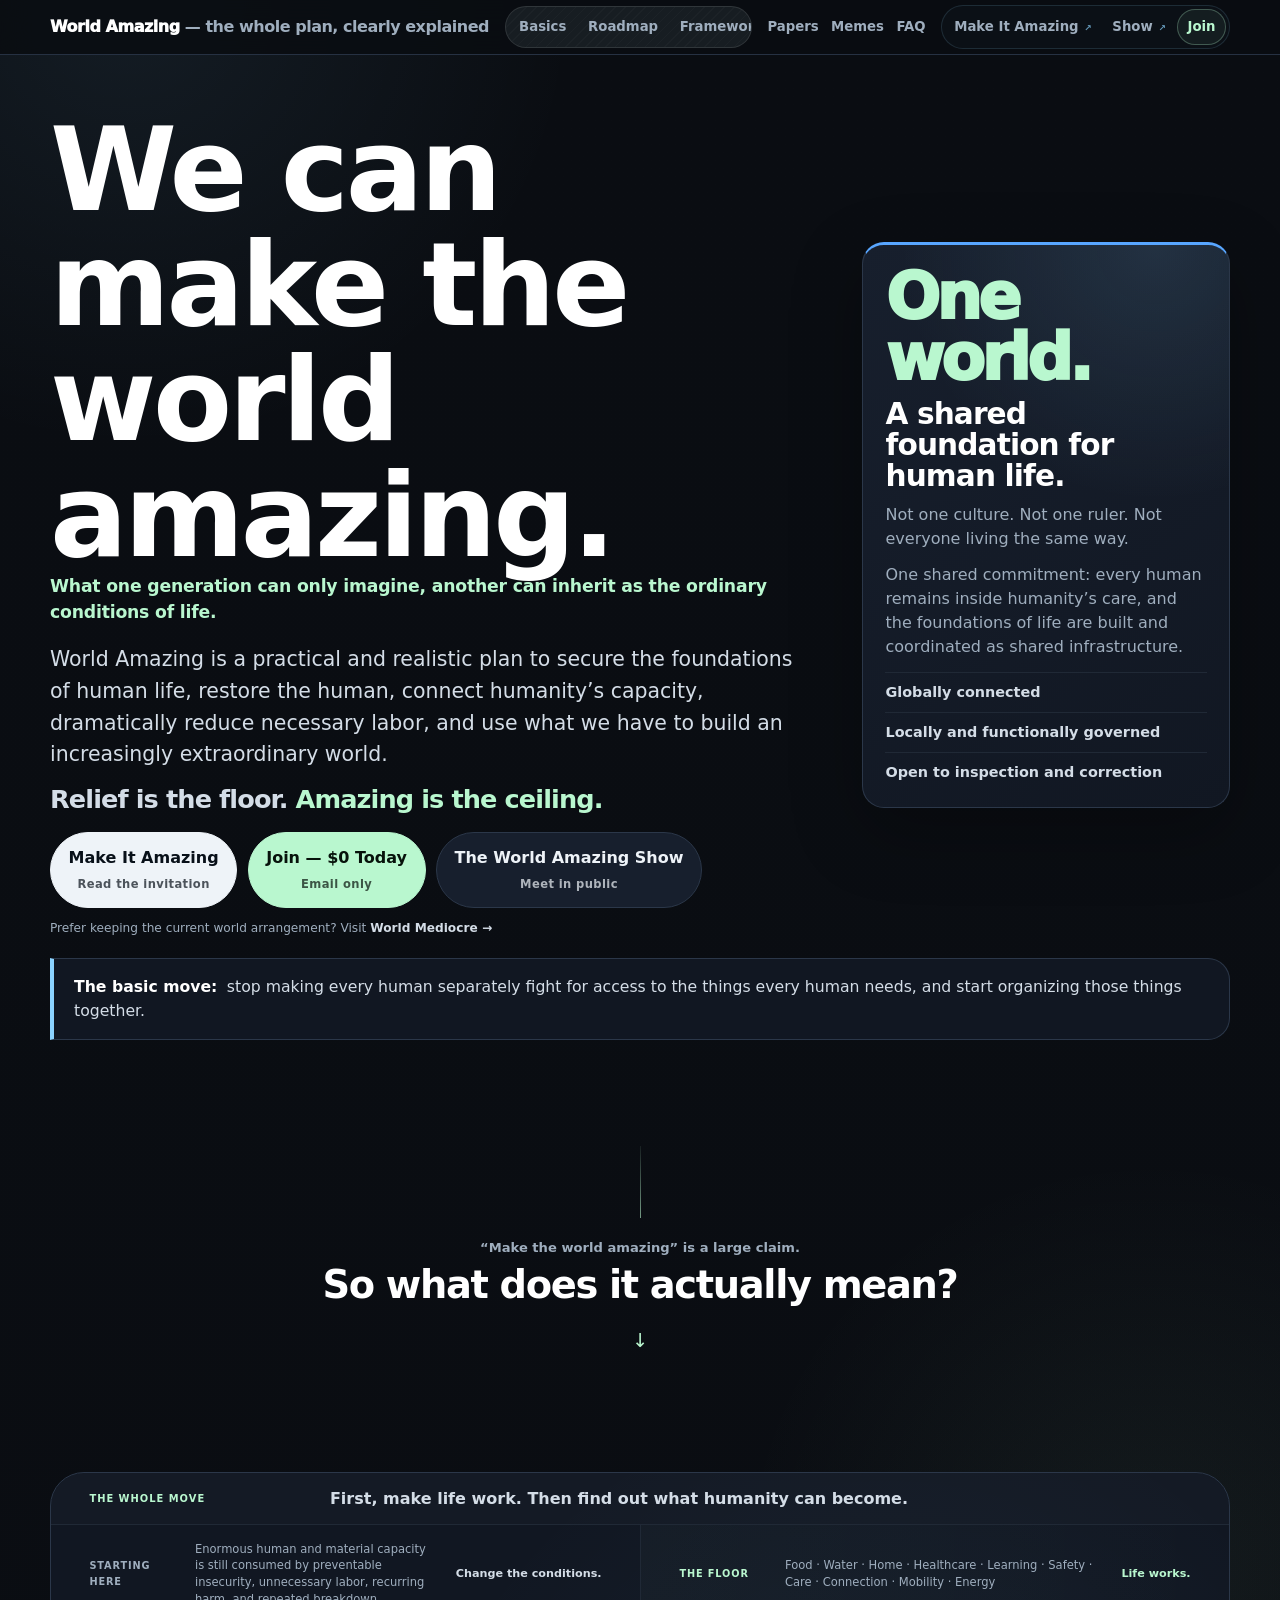
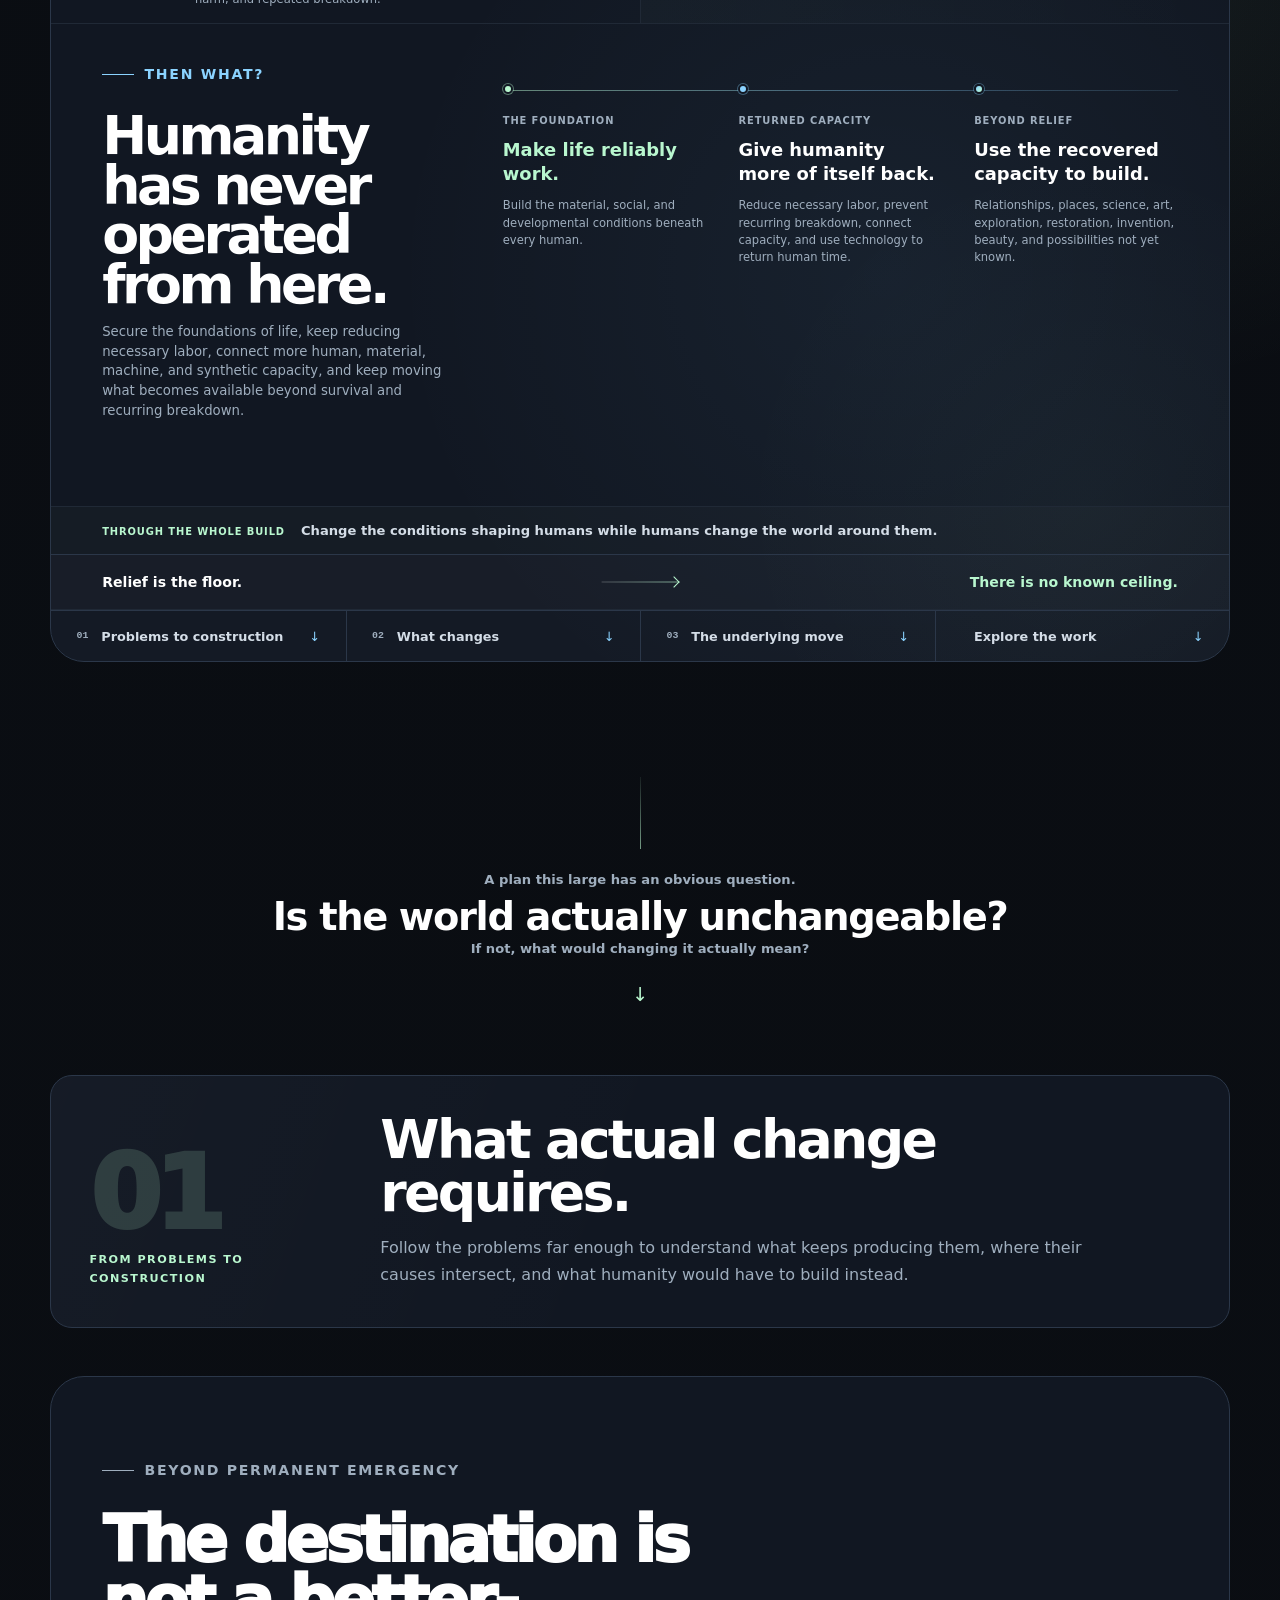
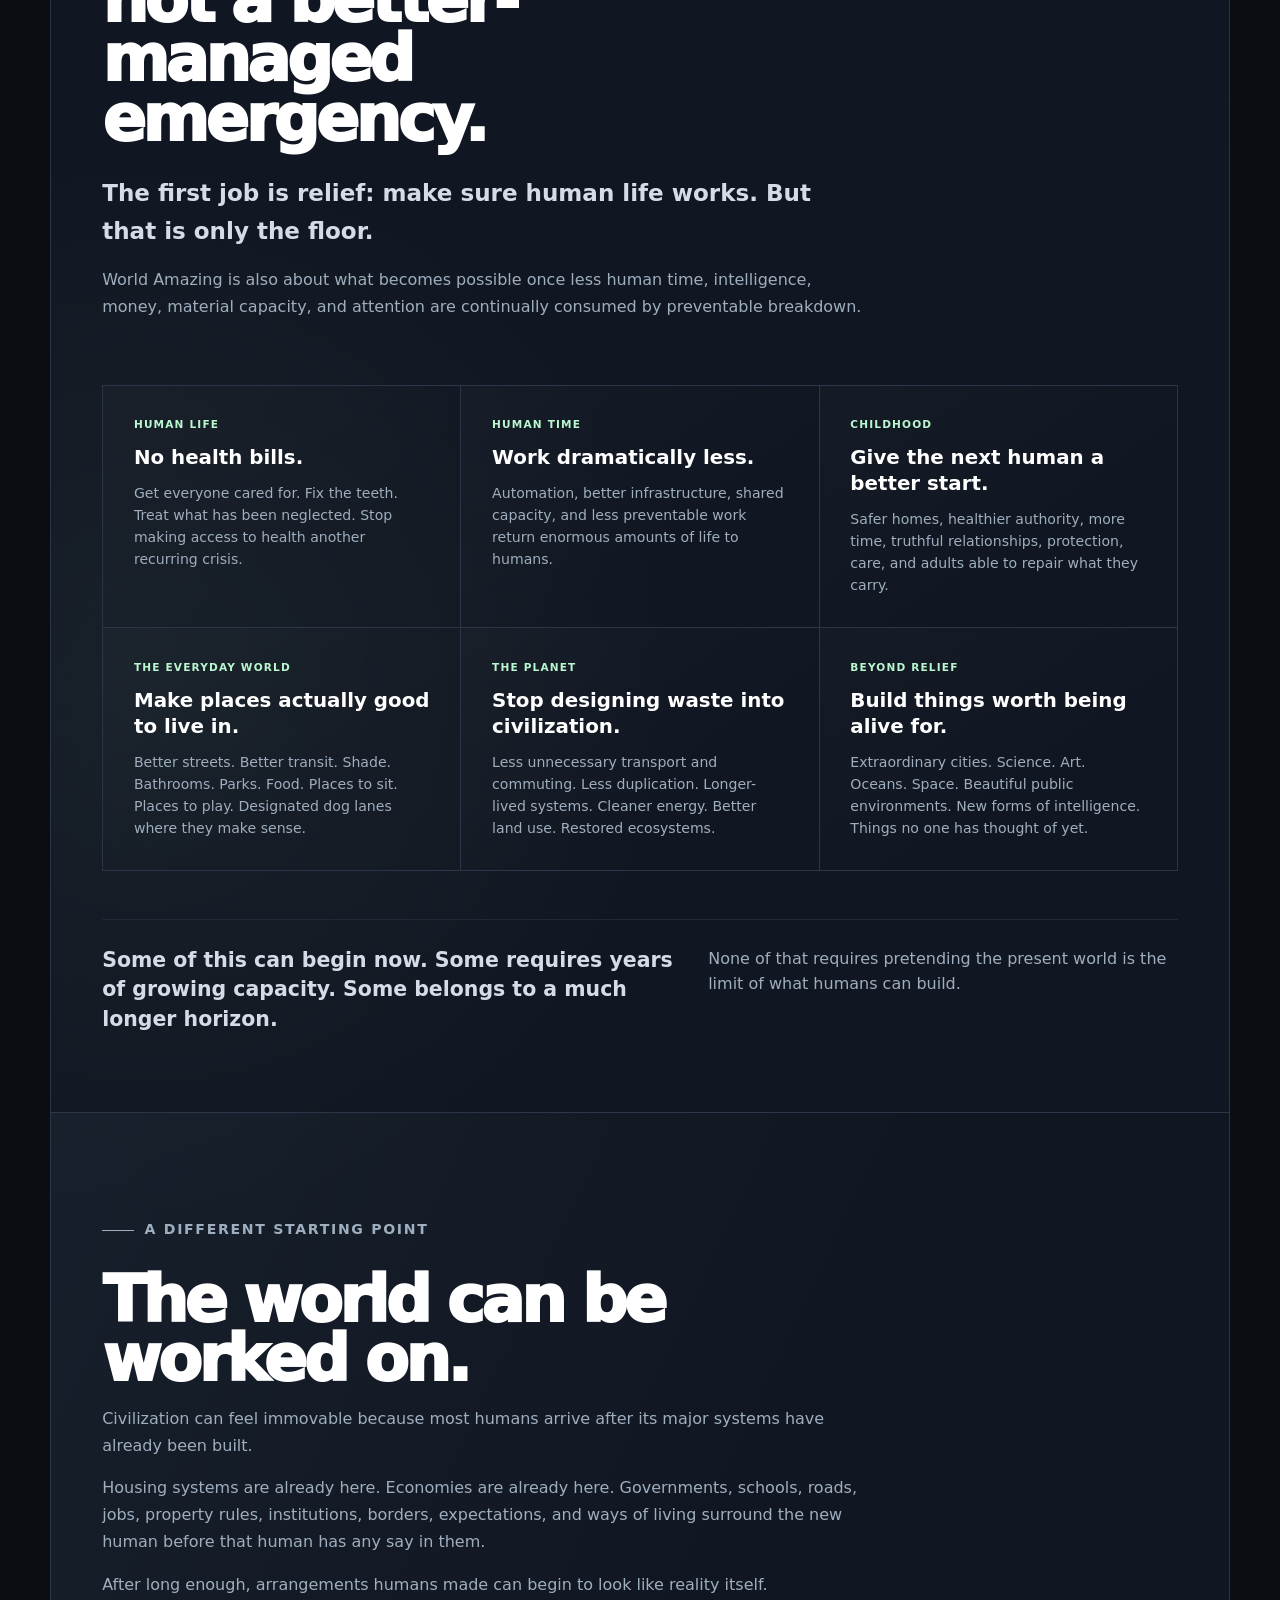
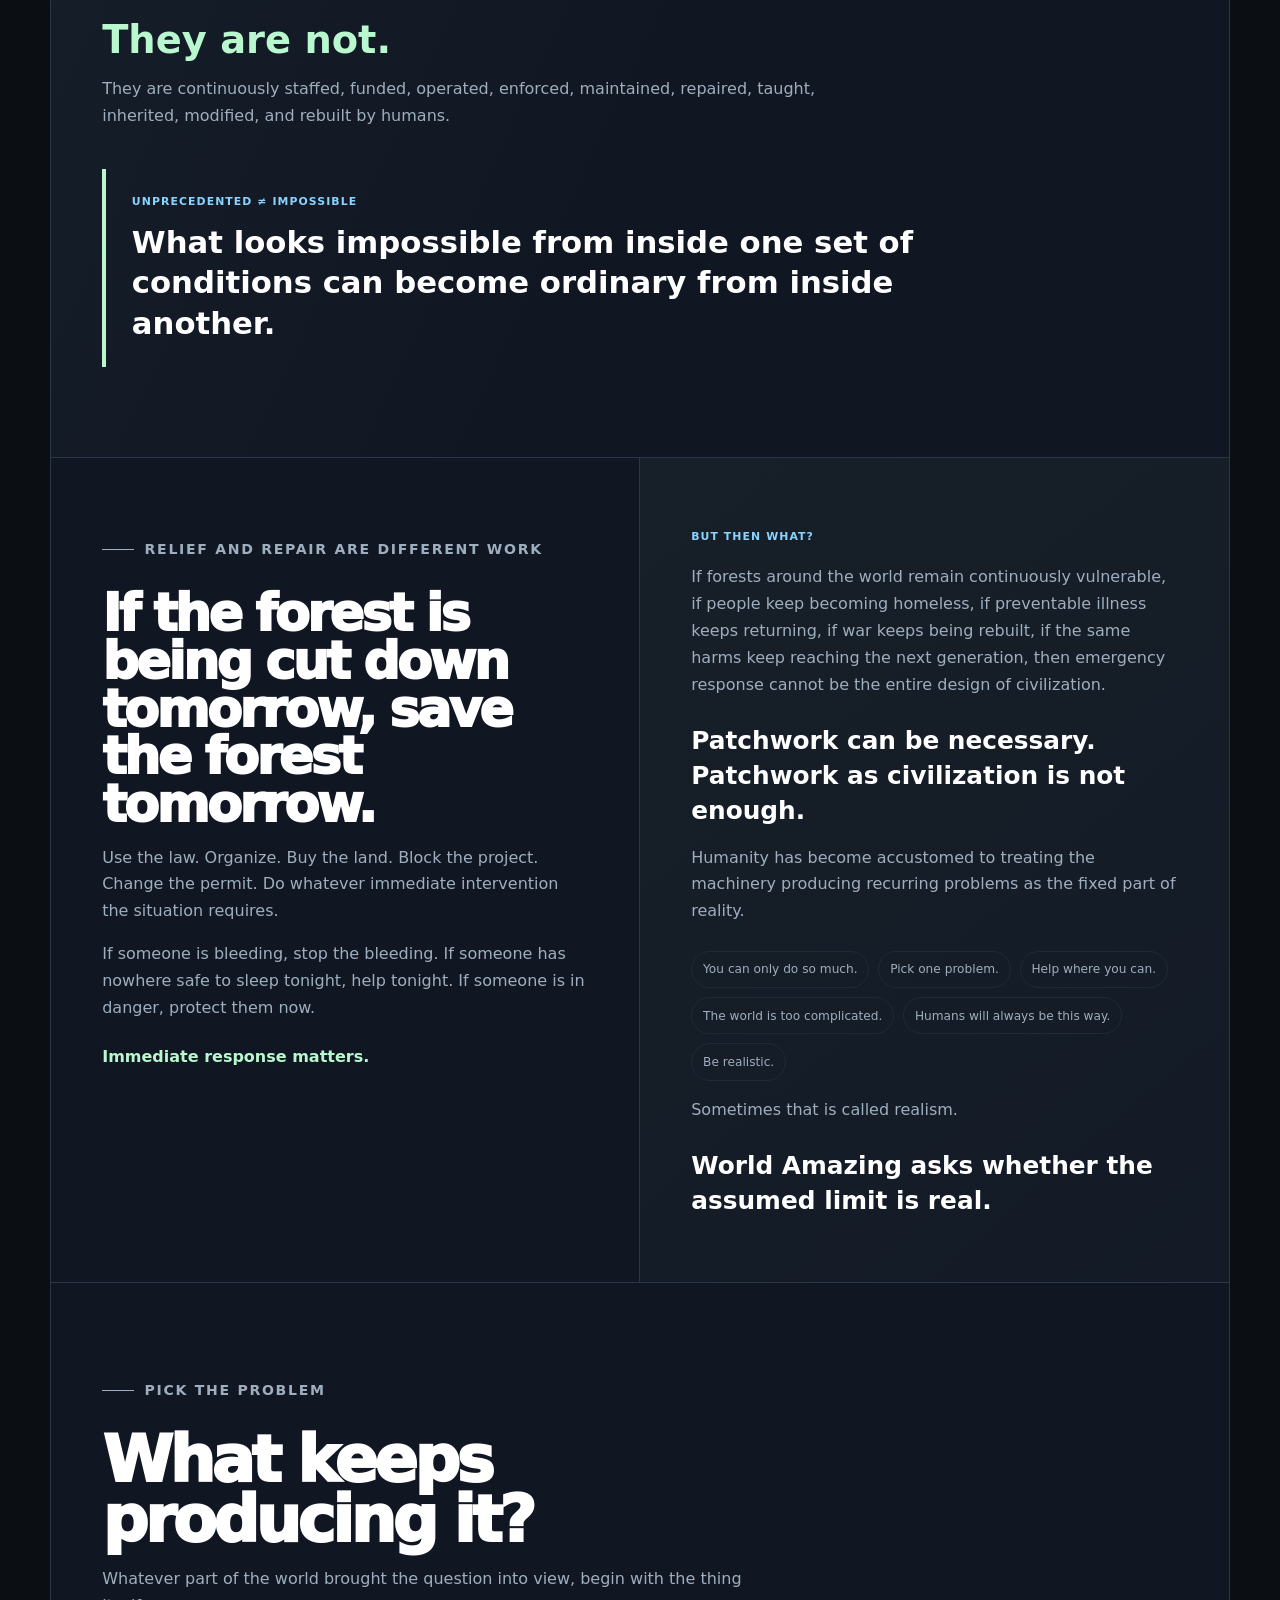
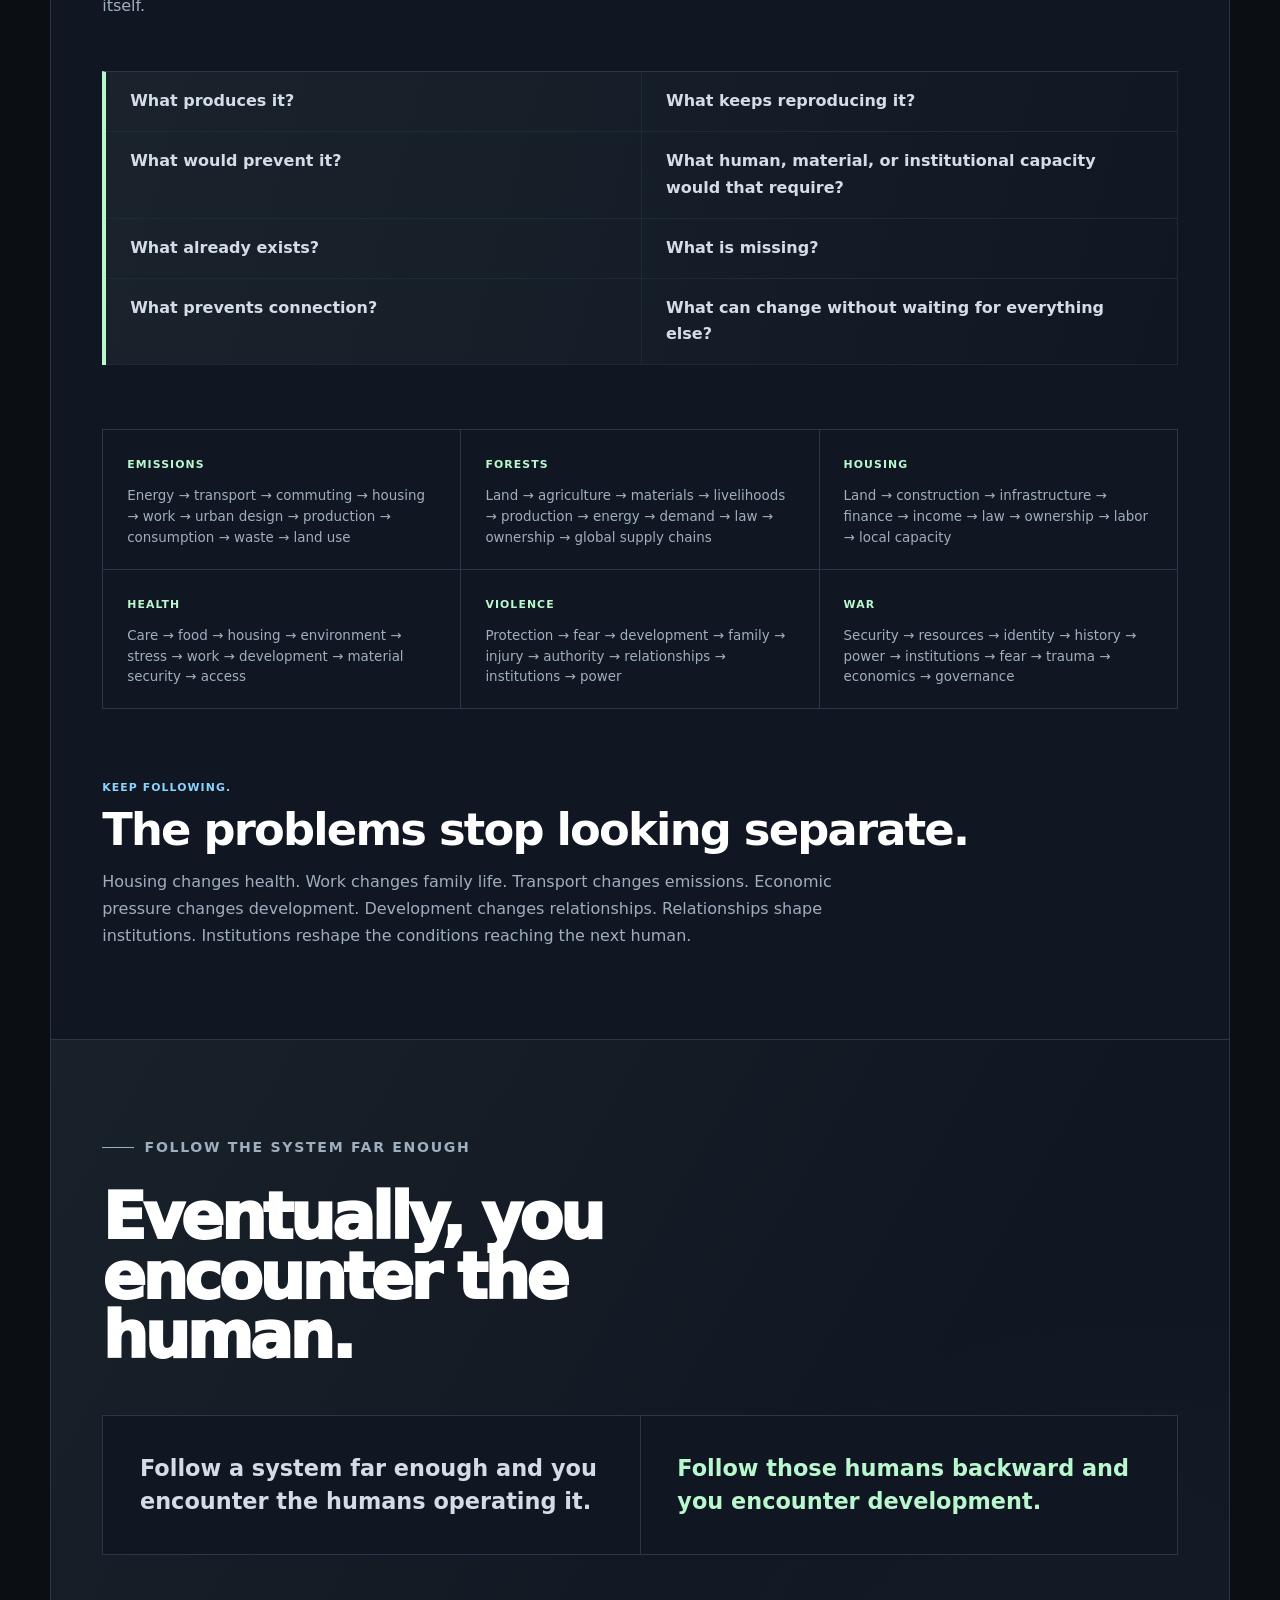
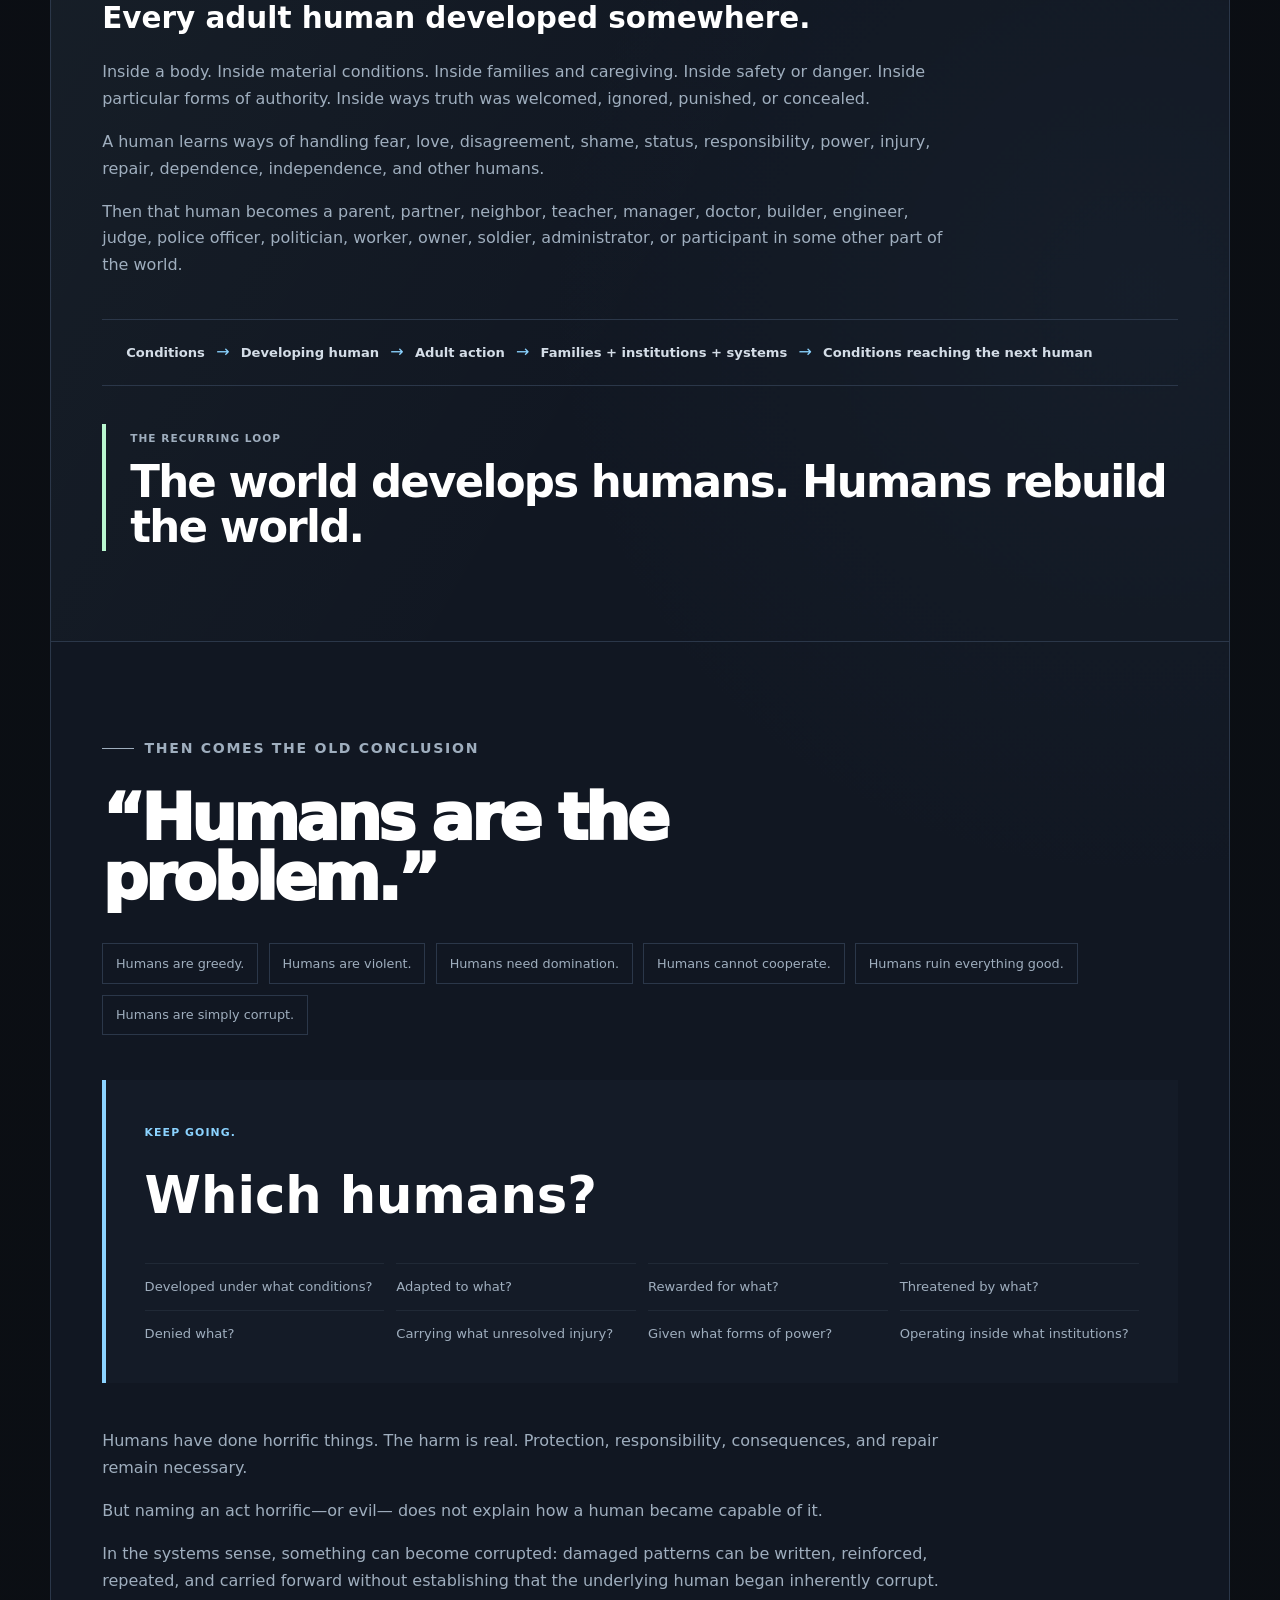
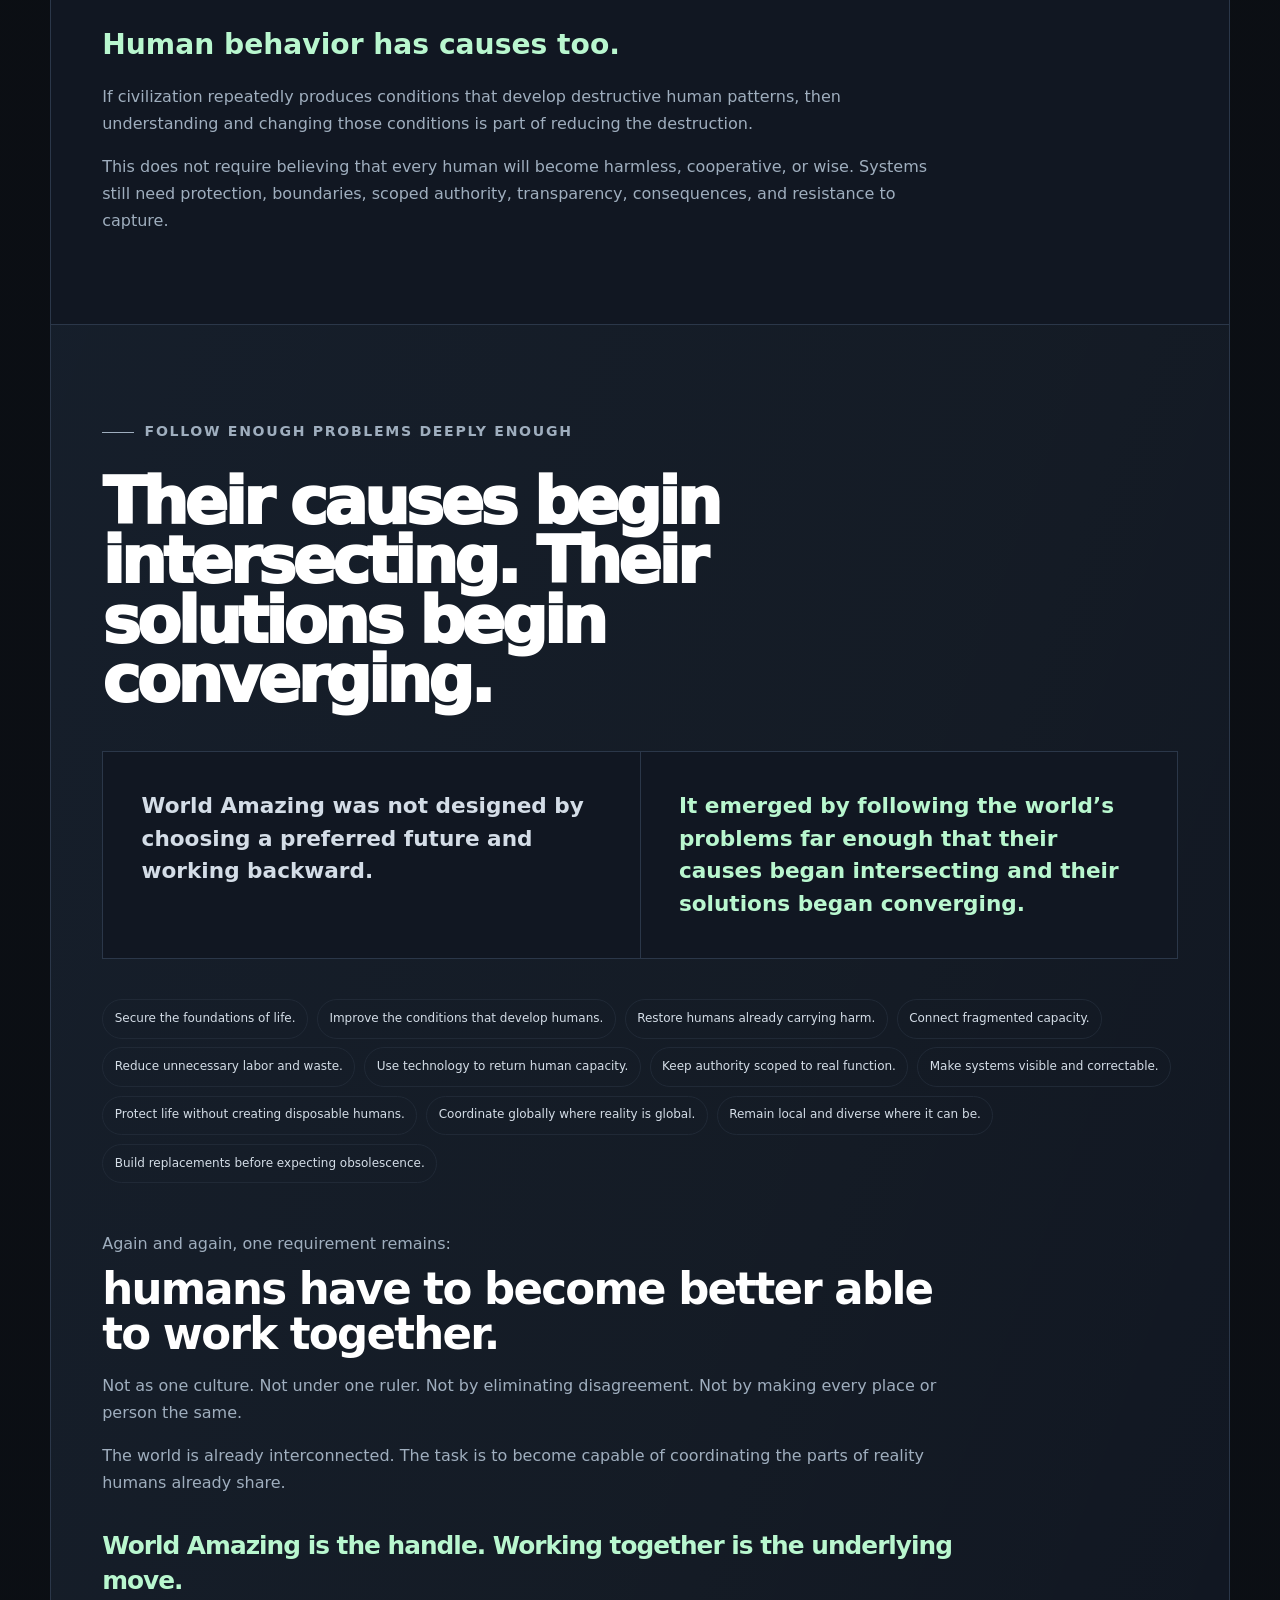
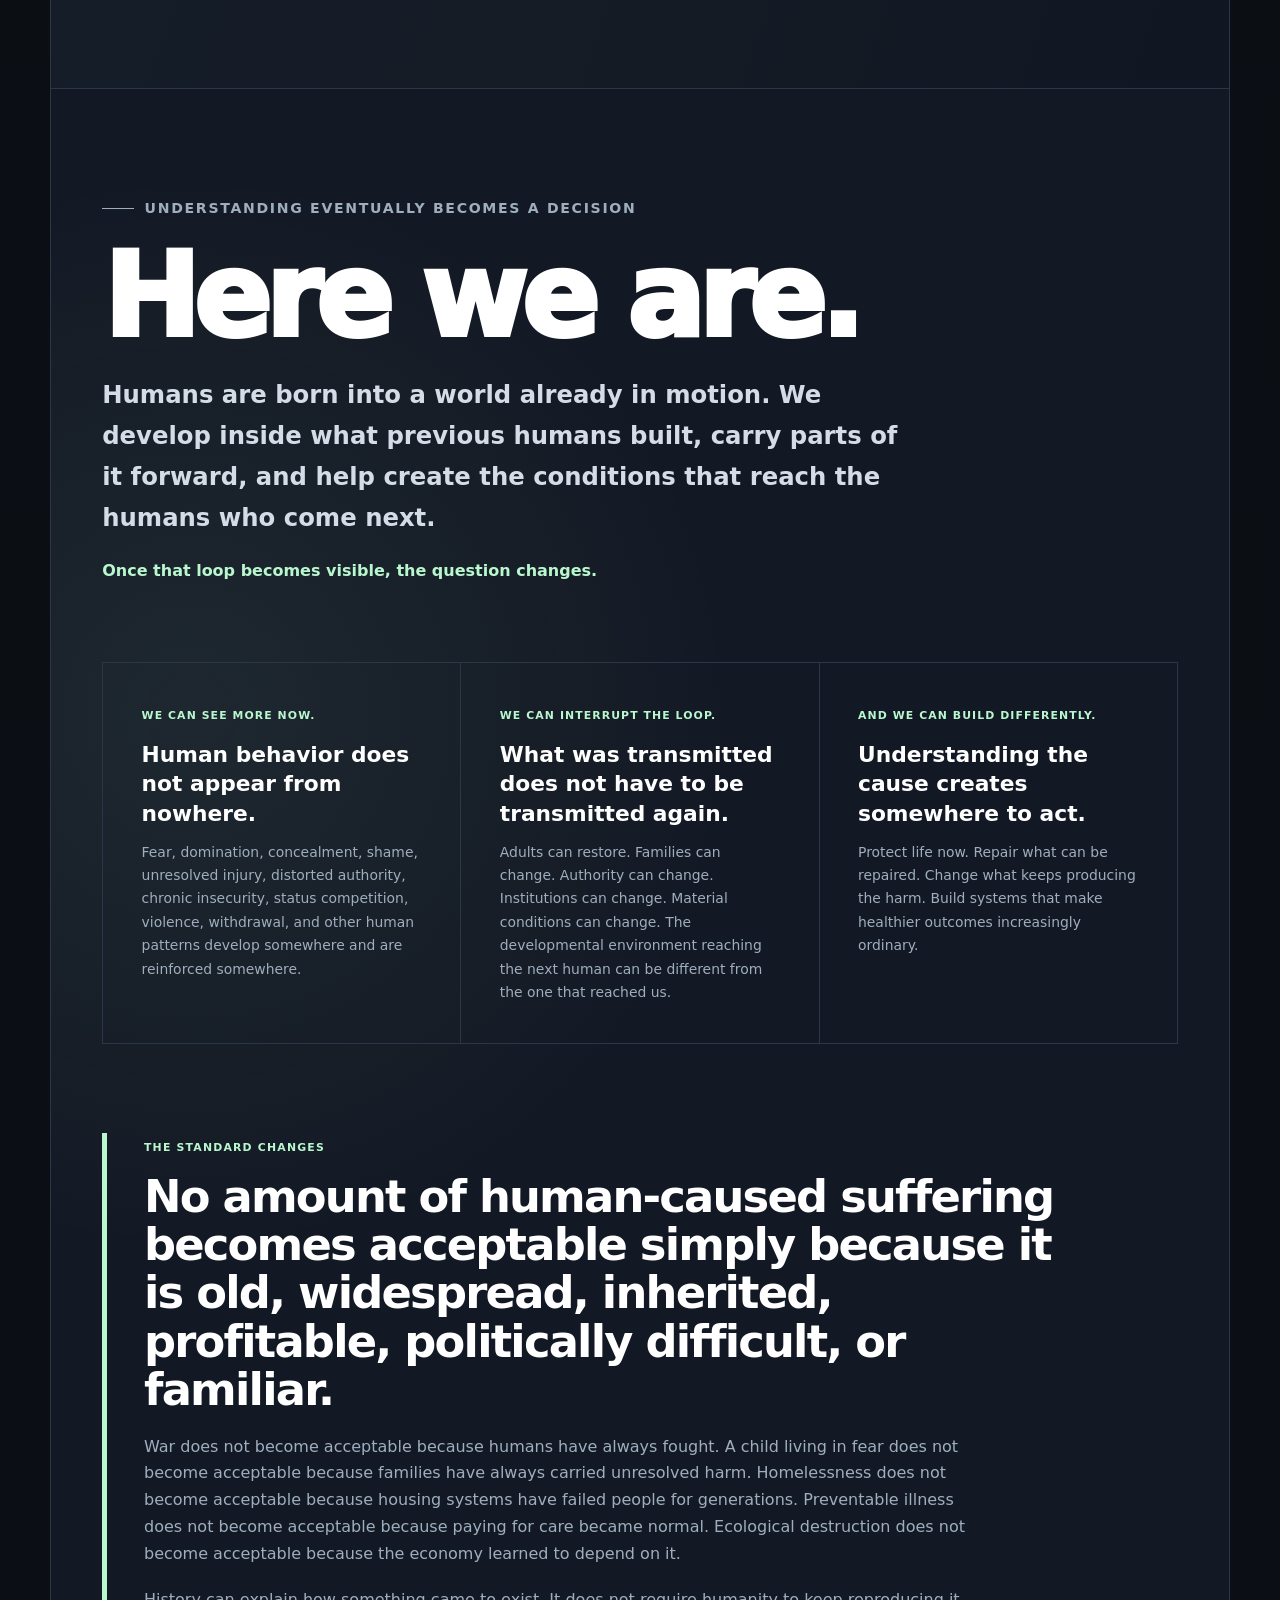
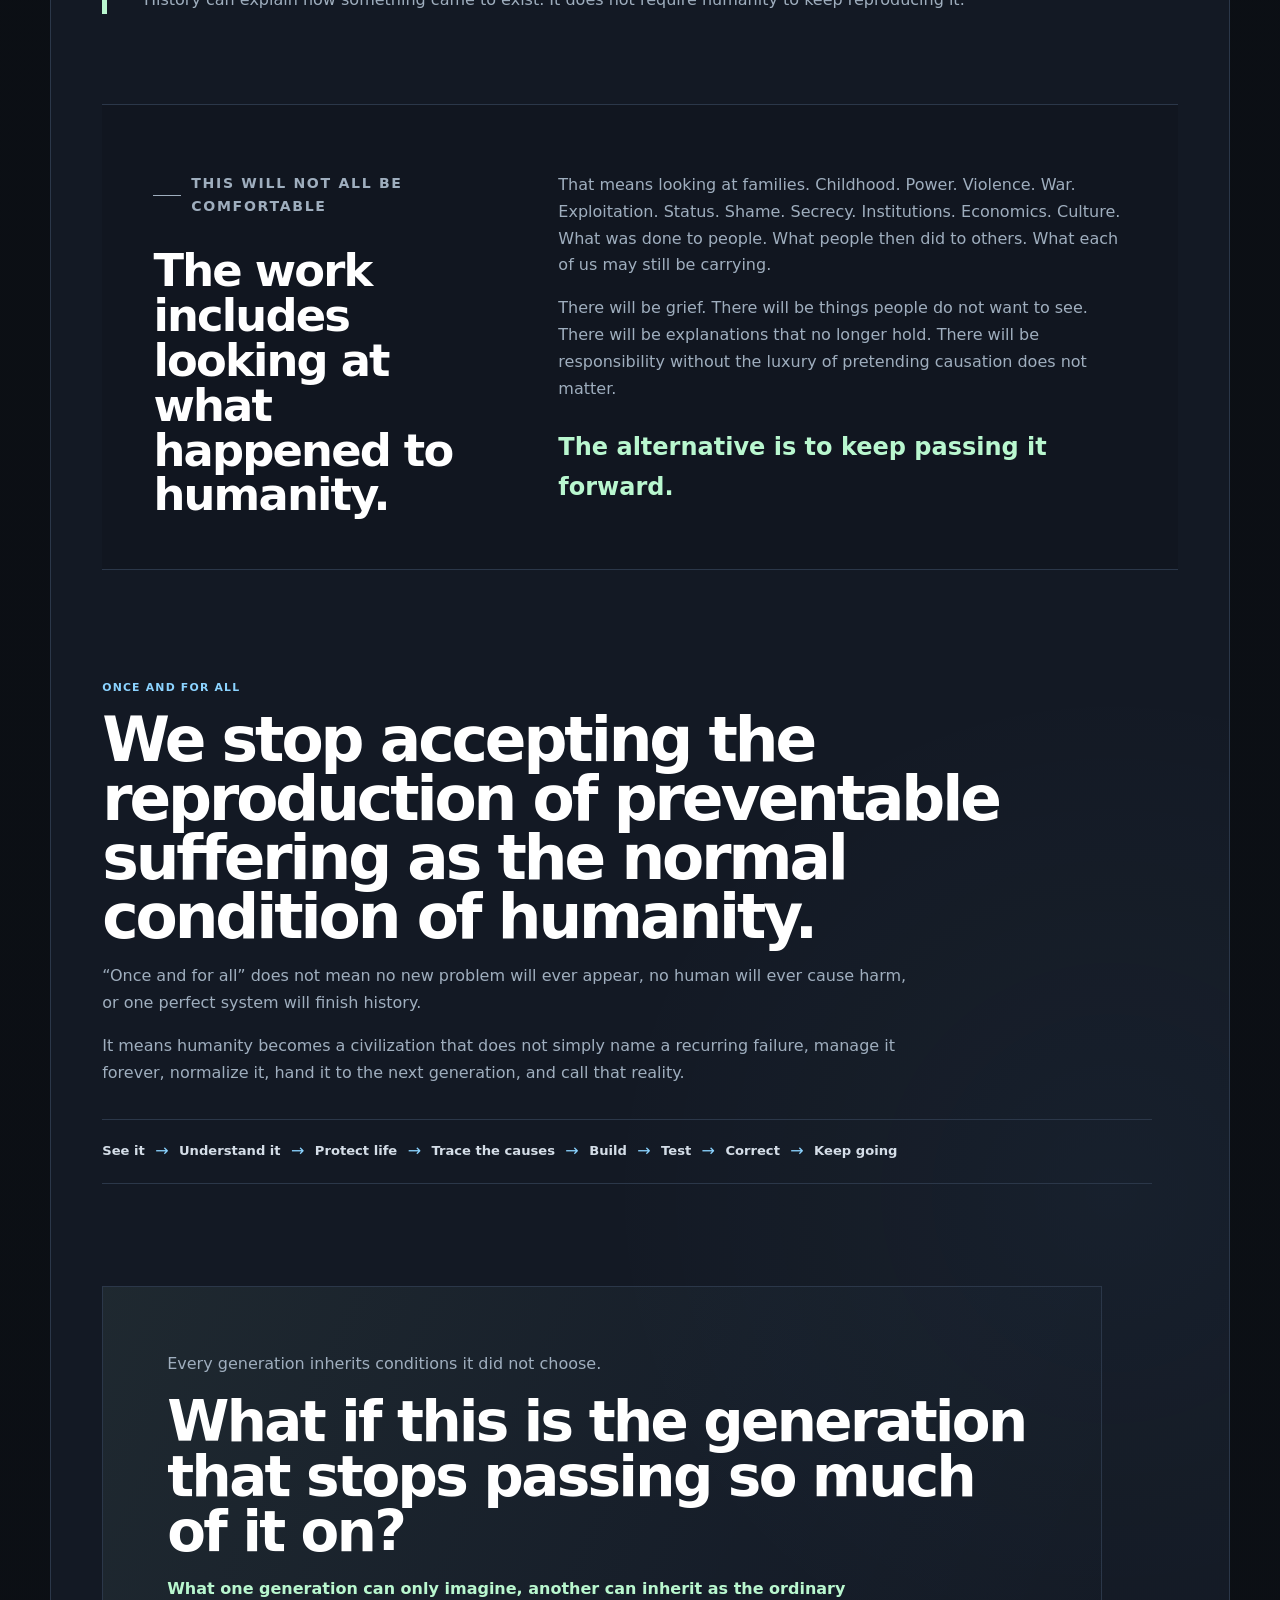
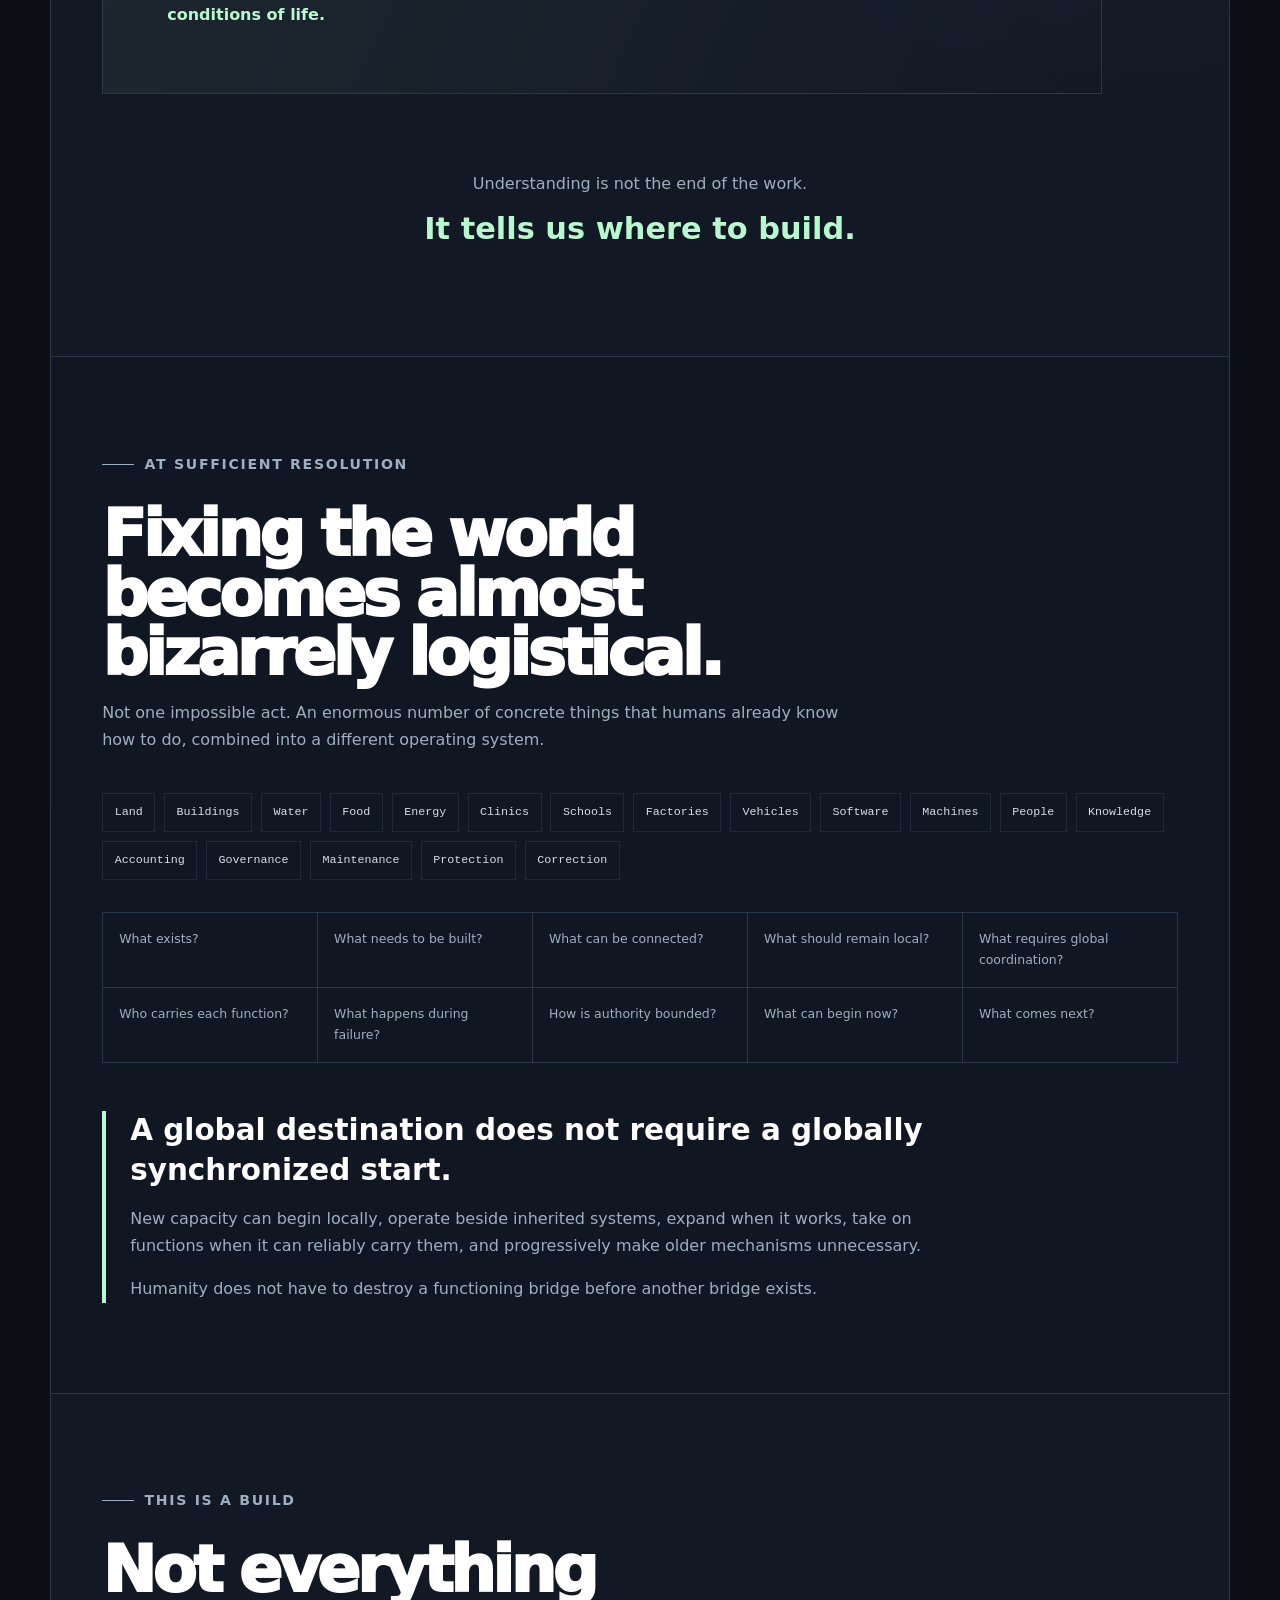
==== commit 91509b72: "Very nice update. Thumbs up. Mostly homepage update." ====
--- a/docs/index.html
+++ b/docs/index.html
@@ -159,7 +159,1930 @@
     }
   </style>
 
-  <!-- POSSIBILITY FIELD -->
+  <!-- HERO -->
+  <style>
+    /* hero  */
+    .hero {
+        padding: 108px 0 82px;
+    }
+
+    .hero-grid {
+        display: grid;
+        grid-template-columns: minmax(0, 1.35fr) minmax(300px, 0.65fr);
+        gap: 62px;
+        align-items: end;
+    }
+
+    .hero-copy {
+        max-width: 780px;
+        margin-top: 1.6rem;
+        color: var(--soft);
+        font-size: clamp(1.18rem, 2vw, 1.5rem);
+    }
+
+    .hero-copy+.hero-copy {
+        margin-top: 1rem;
+        color: var(--muted);
+        font-size: 1.08rem;
+    }
+
+    .hero-principle {
+        margin: 1.5rem auto 1.4rem;
+        color: var(--soft);
+        font-size: clamp(1.35rem, 3vw, 2.15rem);
+        font-weight: 800;
+        line-height: 1.15;
+        letter-spacing: -0.035em;
+        text-align: center;
+    }
+
+    .hero-principle strong {
+        color: var(--green);
+    }
+
+    .hero-actions {
+        display: flex;
+        flex-wrap: wrap;
+        gap: 0.8rem;
+        margin-top: 2rem;
+    }
+
+    .hero-panel {
+        padding: 1.75rem;
+        border: 1px solid var(--line);
+        border-top: 3px solid var(--blue-strong);
+        border-radius: var(--radius-lg);
+        background:
+            radial-gradient(circle at 80% 0%, rgba(139, 211, 255, 0.11), transparent 16rem),
+            linear-gradient(145deg, var(--surface-2), var(--surface));
+        box-shadow: var(--shadow);
+    }
+
+    .hero-panel__big {
+        display: block;
+        margin-bottom: 1rem;
+        color: var(--green);
+        font-size: clamp(2.8rem, 7vw, 5.2rem);
+        font-weight: 950;
+        line-height: 0.95;
+        letter-spacing: -0.06em;
+    }
+
+    .hero-panel p {
+        margin-top: 1rem;
+        color: var(--muted);
+    }
+
+    .hero-panel__principles {
+        display: grid;
+        gap: 0.65rem;
+        margin-top: 1.3rem;
+    }
+
+    .hero-panel__principles span {
+        padding-top: 0.75rem;
+        border-top: 1px solid var(--line-soft);
+        color: var(--soft);
+        font-weight: 750;
+    }
+
+    .hero-outline {
+        display: grid;
+        gap: 0.75rem;
+        margin-top: 1.2rem;
+    }
+
+    .hero-outline div {
+        padding-top: 0.75rem;
+        border-top: 1px solid var(--line-soft);
+    }
+
+    .hero-outline strong {
+        display: block;
+        margin-bottom: 0.2rem;
+    }
+
+    /* =========================================================
+      HOMEPAGE HERO — COMPACT
+      ========================================================= */
+
+    .hero {
+        padding: 58px 0 42px;
+    }
+
+
+    .hero-grid {
+        gap: clamp(2rem, 4vw, 3rem);
+        align-items: center;
+    }
+
+
+    /* MAIN ---------------------------------------------------- */
+
+    .hero-main {
+        min-width: 0;
+    }
+
+
+    .hero-thesis {
+        max-width: 720px;
+
+        margin: .75rem 0 0;
+
+        color: var(--green);
+
+        font-size: clamp(.92rem, 1.25vw, 1.05rem);
+        font-weight: 720;
+        line-height: 1.45;
+        letter-spacing: -.01em;
+    }
+
+
+    .hero-copy {
+        max-width: 760px;
+
+        margin-top: .9rem;
+
+        font-size: clamp(1.05rem, 1.6vw, 1.28rem);
+        line-height: 1.55;
+    }
+
+
+    .hero-principle {
+        margin: .9rem 0 0;
+
+        text-align: left;
+
+        font-size: clamp(1.2rem, 2vw, 1.65rem);
+    }
+
+
+    .hero-actions {
+        gap: .65rem;
+
+        margin-top: 1.05rem;
+    }
+
+
+    .hero-actions .button--stacked {
+        min-height: 56px;
+    }
+
+
+    /* MEDIOCRE EXIT ------------------------------------------ */
+
+    .hero-alternative {
+        margin-top: .75rem;
+
+        color: var(--muted);
+
+        font-size: .76rem;
+        line-height: 1.4;
+    }
+
+
+    .hero-alternative a {
+        color: var(--soft);
+
+        font-weight: 800;
+        text-decoration: none;
+    }
+
+
+    .hero-alternative a:hover,
+    .hero-alternative a:focus-visible {
+        color: var(--white);
+    }
+
+
+    /* SIDE PANEL --------------------------------------------- */
+
+    .hero-panel {
+        padding: 1.4rem;
+    }
+
+
+    .hero-panel__big {
+        margin-bottom: .65rem;
+
+        font-size: clamp(2.5rem, 5vw, 4.35rem);
+    }
+
+
+    .hero-panel h2 {
+        max-width: none;
+
+        font-size: clamp(1.45rem, 2.4vw, 1.85rem);
+        line-height: 1.05;
+    }
+
+
+    .hero-panel p {
+        margin-top: .7rem;
+
+        line-height: 1.5;
+    }
+
+
+    .hero-panel__principles {
+        gap: .42rem;
+
+        margin-top: .85rem;
+    }
+
+
+    .hero-panel__principles span {
+        padding-top: .52rem;
+
+        font-size: .9rem;
+    }
+
+
+    /* BASIC MOVE --------------------------------------------- */
+
+    .hero-basic-move {
+        max-width: none;
+
+        margin-top: 1.35rem;
+        padding: 1rem 1.25rem;
+
+        font-size: .98rem;
+        line-height: 1.5;
+    }
+
+
+    .hero-basic-move strong {
+        margin-right: .25rem;
+    }
+
+
+    /* RESPONSIVE --------------------------------------------- */
+
+    @media (max-width: 1050px) {
+
+        .hero {
+            padding-top: 54px;
+        }
+
+    }
+
+
+    @media (max-width: 700px) {
+
+        .hero {
+            padding: 58px 0 44px;
+        }
+
+        .hero-thesis {
+            margin-top: .7rem;
+        }
+
+        .hero-copy {
+            font-size: 1.05rem;
+        }
+
+        .hero-principle {
+            margin-top: 1rem;
+        }
+
+        .hero-actions {
+            margin-top: 1.15rem;
+        }
+
+        .hero-basic-move {
+            margin-top: 1.5rem;
+            padding: 1.15rem 1.25rem;
+        }
+
+    }
+  </style>
+
+  <!-- POSSIBILITY OPENING -->
+  <style>
+    /* =========================================================
+     HERO — LONG THESIS EYEBROW
+     ========================================================= */
+  
+    .hero-thesis {
+      max-width: 760px;
+  
+      margin: 0 0 1.15rem;
+  
+      color: var(--green);
+  
+      font-size: clamp(0.92rem, 1.4vw, 1.08rem);
+      font-weight: 760;
+      line-height: 1.5;
+      letter-spacing: -0.012em;
+    }
+  
+  
+    /* =========================================================
+     THE CASE FOR POSSIBILITY
+     ========================================================= */
+  
+    .wa-opening {
+      position: relative;
+  
+      margin: 3rem 0;
+  
+      border: 1px solid var(--line);
+      border-radius: clamp(24px, 3vw, 34px);
+  
+      overflow: hidden;
+  
+      background:
+        radial-gradient(circle at 8% 6%,
+          rgba(185, 247, 207, .045),
+          transparent 34rem),
+        radial-gradient(circle at 92% 35%,
+          rgba(139, 211, 255, .035),
+          transparent 38rem),
+        var(--surface);
+    }
+  
+  
+    .wa-opening>*+* {
+      border-top: 1px solid var(--line);
+    }
+  
+  
+    .wa-opening h2 {
+      margin: .6rem 0 0;
+  
+      color: var(--white);
+  
+      font-size: clamp(2.6rem, 5vw, 5rem);
+      font-weight: 950;
+      line-height: .93;
+      letter-spacing: -.055em;
+    }
+  
+  
+    .wa-opening p {
+      color: var(--muted);
+      line-height: 1.68;
+    }
+  
+  
+    /* =========================================================
+     WHAT THIS COULD MEAN
+     ========================================================= */
+  
+    .wa-opening__possibility {
+      padding:
+        clamp(3rem, 6vw, 5.5rem) clamp(1.35rem, 4vw, 3.5rem);
+    }
+  
+  
+    .wa-opening__intro {
+      max-width: 930px;
+    }
+  
+  
+    .wa-opening__lead {
+      max-width: 720px;
+  
+      margin-top: 1.5rem;
+  
+      color: var(--soft) !important;
+  
+      font-size: clamp(1.15rem, 1.8vw, 1.45rem);
+      font-weight: 720;
+    }
+  
+  
+    .wa-opening__intro>p:last-child {
+      max-width: 760px;
+      margin-top: 1rem;
+    }
+  
+  
+    .wa-opening__glimpses {
+      display: grid;
+      grid-template-columns:
+        repeat(3, minmax(0, 1fr));
+  
+      margin-top: clamp(2.5rem, 5vw, 4rem);
+  
+      border-top: 1px solid var(--line);
+      border-left: 1px solid var(--line);
+    }
+  
+  
+    .wa-opening__glimpses article {
+      min-width: 0;
+  
+      padding:
+        clamp(1.3rem, 2.4vw, 2rem);
+  
+      border-right: 1px solid var(--line);
+      border-bottom: 1px solid var(--line);
+  
+      background:
+        linear-gradient(145deg,
+          rgba(255, 255, 255, .018),
+          transparent 65%);
+    }
+  
+  
+    .wa-opening__glimpses span {
+      display: block;
+  
+      color: var(--green);
+  
+      font-size: .66rem;
+      font-weight: 900;
+      letter-spacing: .11em;
+      text-transform: uppercase;
+    }
+  
+  
+    .wa-opening__glimpses strong {
+      display: block;
+  
+      margin-top: .7rem;
+  
+      color: var(--white);
+  
+      font-size: clamp(1.05rem, 1.55vw, 1.3rem);
+      line-height: 1.32;
+    }
+  
+  
+    .wa-opening__glimpses p {
+      margin-top: .65rem;
+  
+      font-size: .88rem;
+      line-height: 1.58;
+    }
+  
+  
+    .wa-opening__possibility-close {
+      display: grid;
+      grid-template-columns:
+        minmax(0, 1.1fr) minmax(0, .9fr);
+  
+      gap: 2rem;
+  
+      margin-top: clamp(2rem, 4vw, 3rem);
+      padding-top: 1.6rem;
+  
+      border-top: 1px solid var(--line-soft);
+    }
+  
+  
+    .wa-opening__possibility-close strong {
+      color: var(--soft);
+  
+      font-size: clamp(1.05rem, 1.6vw, 1.3rem);
+      line-height: 1.45;
+    }
+  
+  
+    .wa-opening__possibility-close span {
+      color: var(--muted);
+      line-height: 1.6;
+    }
+  
+  
+    /* =========================================================
+     THE WORLD CAN BE WORKED ON
+     ========================================================= */
+  
+    .wa-opening__workable {
+      padding:
+        clamp(3.5rem, 7vw, 6rem) clamp(1.35rem, 4vw, 3.5rem);
+  
+      background:
+        linear-gradient(115deg,
+          rgba(139, 211, 255, .045),
+          transparent 55%);
+    }
+  
+  
+    .wa-opening__statement {
+      max-width: 980px;
+    }
+  
+  
+    .wa-opening__statement>p {
+      max-width: 770px;
+      margin-top: 1rem;
+    }
+  
+  
+    .wa-opening__statement>strong {
+      display: block;
+  
+      margin-top: 1.4rem;
+  
+      color: var(--green);
+  
+      font-size: clamp(1.6rem, 3vw, 2.5rem);
+      line-height: 1;
+    }
+  
+  
+    .wa-opening__impossible {
+      max-width: 900px;
+  
+      margin-top: 2.5rem;
+      padding: 1.5rem 0 1.5rem 1.6rem;
+  
+      border-left: 4px solid var(--green);
+    }
+  
+  
+    .wa-opening__impossible span {
+      display: block;
+  
+      color: var(--blue);
+  
+      font-size: .68rem;
+      font-weight: 900;
+      letter-spacing: .1em;
+      text-transform: uppercase;
+    }
+  
+  
+    .wa-opening__impossible strong {
+      display: block;
+  
+      margin-top: .65rem;
+  
+      color: var(--white);
+  
+      font-size: clamp(1.3rem, 2.4vw, 2rem);
+      line-height: 1.32;
+    }
+  
+  
+    /* =========================================================
+     TRIAGE
+     ========================================================= */
+  
+    .wa-opening__triage {
+      display: grid;
+      grid-template-columns:
+        repeat(2, minmax(0, 1fr));
+    }
+  
+  
+    .wa-opening__triage>div {
+      padding:
+        clamp(2.8rem, 5vw, 4.5rem) clamp(1.35rem, 4vw, 3.5rem);
+    }
+  
+  
+    .wa-opening__triage-main {
+      border-right: 1px solid var(--line);
+    }
+  
+  
+    .wa-opening__triage h2 {
+      font-size: clamp(2.1rem, 4vw, 3.8rem);
+    }
+  
+  
+    .wa-opening__triage p {
+      margin-top: 1rem;
+    }
+  
+  
+    .wa-opening__triage-main>strong {
+      display: block;
+      margin-top: 1.4rem;
+  
+      color: var(--green);
+    }
+  
+  
+    .wa-opening__triage-turn {
+      background:
+        linear-gradient(140deg,
+          rgba(185, 247, 207, .035),
+          rgba(139, 211, 255, .018));
+    }
+  
+  
+    .wa-opening__triage-turn>span {
+      color: var(--blue);
+  
+      font-size: .68rem;
+      font-weight: 900;
+      letter-spacing: .1em;
+      text-transform: uppercase;
+    }
+  
+  
+    .wa-opening__triage-turn>strong {
+      display: block;
+  
+      margin-top: 1.6rem;
+  
+      color: var(--white);
+  
+      font-size: clamp(1.2rem, 2vw, 1.55rem);
+      line-height: 1.4;
+    }
+  
+  
+    .wa-opening__old-realism {
+      display: flex;
+      flex-wrap: wrap;
+  
+      gap: .55rem;
+  
+      margin-top: 1.6rem;
+    }
+  
+  
+    .wa-opening__old-realism span {
+      padding: .48rem .68rem;
+  
+      border: 1px solid var(--line-soft);
+      border-radius: 999px;
+  
+      color: var(--muted);
+  
+      font-size: .76rem;
+    }
+  
+  
+    /* =========================================================
+     TRACE THE PROBLEM
+     ========================================================= */
+  
+    .wa-opening__trace {
+      padding:
+        clamp(3.5rem, 7vw, 6rem) clamp(1.35rem, 4vw, 3.5rem);
+    }
+  
+  
+    .wa-opening__trace-head {
+      max-width: 900px;
+    }
+  
+  
+    .wa-opening__trace-head>p:last-child {
+      max-width: 670px;
+      margin-top: 1rem;
+    }
+  
+  
+    .wa-opening__questions {
+      display: grid;
+      grid-template-columns:
+        repeat(2, minmax(0, 1fr));
+  
+      margin-top: clamp(2.2rem, 4vw, 3.5rem);
+  
+      border-top: 1px solid var(--line);
+      border-left: 4px solid var(--green);
+  
+      background:
+        linear-gradient(105deg,
+          rgba(185, 247, 207, .055),
+          rgba(139, 211, 255, .02) 70%,
+          transparent);
+    }
+  
+  
+    .wa-opening__questions p {
+      margin: 0;
+  
+      padding:
+        1rem clamp(1rem, 2vw, 1.5rem);
+  
+      border-right: 1px solid var(--line-soft);
+      border-bottom: 1px solid var(--line-soft);
+  
+      color: var(--soft);
+  
+      font-weight: 760;
+    }
+  
+  
+    .wa-opening__problem-map {
+      display: grid;
+      grid-template-columns:
+        repeat(3, minmax(0, 1fr));
+  
+      margin-top: clamp(2.5rem, 5vw, 4rem);
+  
+      border-top: 1px solid var(--line);
+      border-left: 1px solid var(--line);
+    }
+  
+  
+    .wa-opening__problem-map article {
+      padding:
+        1.25rem clamp(1rem, 2vw, 1.5rem);
+  
+      border-right: 1px solid var(--line);
+      border-bottom: 1px solid var(--line);
+    }
+  
+  
+    .wa-opening__problem-map span {
+      color: var(--green);
+  
+      font-size: .68rem;
+      font-weight: 900;
+      letter-spacing: .1em;
+      text-transform: uppercase;
+    }
+  
+  
+    .wa-opening__problem-map p {
+      margin-top: .6rem;
+  
+      font-size: .84rem;
+      line-height: 1.55;
+    }
+  
+  
+    .wa-opening__convergence {
+      max-width: 960px;
+  
+      margin-top: clamp(2.7rem, 5vw, 4.5rem);
+    }
+  
+  
+    .wa-opening__convergence>span {
+      color: var(--blue);
+  
+      font-size: .68rem;
+      font-weight: 900;
+      letter-spacing: .1em;
+      text-transform: uppercase;
+    }
+  
+  
+    .wa-opening__convergence>strong {
+      display: block;
+  
+      margin-top: .55rem;
+  
+      color: var(--white);
+  
+      font-size: clamp(1.8rem, 3.5vw, 3.2rem);
+      line-height: 1;
+      letter-spacing: -.04em;
+    }
+  
+  
+    .wa-opening__convergence p {
+      max-width: 790px;
+      margin-top: 1rem;
+    }
+  
+  
+    /* =========================================================
+     HUMAN
+     ========================================================= */
+  
+    .wa-opening__human,
+    .wa-opening__nature,
+    .wa-opening__converge,
+    .wa-opening__logistics,
+    .wa-opening__horizons,
+    .wa-opening__distinctions {
+      padding:
+        clamp(3.5rem, 7vw, 6rem) clamp(1.35rem, 4vw, 3.5rem);
+    }
+  
+  
+    .wa-opening__human {
+      background:
+        linear-gradient(120deg,
+          rgba(185, 247, 207, .045),
+          transparent 60%);
+    }
+  
+  
+    .wa-opening__human header,
+    .wa-opening__nature header,
+    .wa-opening__converge header,
+    .wa-opening__logistics header,
+    .wa-opening__horizons header,
+    .wa-opening__distinctions header {
+      max-width: 980px;
+    }
+  
+  
+    .wa-opening__human-bridge {
+      display: grid;
+      grid-template-columns:
+        repeat(2, minmax(0, 1fr));
+  
+      gap: 1px;
+  
+      margin-top: clamp(2rem, 4vw, 3rem);
+  
+      background: var(--line);
+      border: 1px solid var(--line);
+    }
+  
+  
+    .wa-opening__human-bridge strong {
+      padding:
+        clamp(1.4rem, 3vw, 2.3rem);
+  
+      background: var(--surface);
+  
+      color: var(--soft);
+  
+      font-size: clamp(1.05rem, 1.8vw, 1.4rem);
+      line-height: 1.45;
+    }
+  
+  
+    .wa-opening__human-bridge strong:last-child {
+      color: var(--green);
+    }
+  
+  
+    .wa-opening__human-copy {
+      max-width: 850px;
+  
+      margin-top: 2.4rem;
+    }
+  
+  
+    .wa-opening__human-copy p {
+      margin-top: 1rem;
+    }
+  
+  
+    .wa-opening__human-copy p:first-child {
+      color: var(--white);
+  
+      font-size: clamp(1.4rem, 2.3vw, 1.9rem);
+      font-weight: 850;
+    }
+  
+  
+    .wa-opening__loop {
+      display: flex;
+      flex-wrap: wrap;
+  
+      gap: .7rem;
+      align-items: center;
+  
+      margin-top: 2.5rem;
+      padding:
+        1.2rem clamp(1rem, 2vw, 1.5rem);
+  
+      border-top: 1px solid var(--line);
+      border-bottom: 1px solid var(--line);
+    }
+  
+  
+    .wa-opening__loop span {
+      color: var(--soft);
+  
+      font-size: .82rem;
+      font-weight: 760;
+    }
+  
+  
+    .wa-opening__loop i {
+      color: var(--blue);
+      font-style: normal;
+    }
+  
+  
+    .wa-opening__human-principle {
+      margin-top: 2.4rem;
+      padding-left: 1.5rem;
+  
+      border-left: 4px solid var(--green);
+    }
+  
+  
+    .wa-opening__human-principle span {
+      color: var(--muted);
+  
+      font-size: .66rem;
+      font-weight: 900;
+      letter-spacing: .1em;
+      text-transform: uppercase;
+    }
+  
+  
+    .wa-opening__human-principle strong {
+      display: block;
+  
+      margin-top: .55rem;
+  
+      color: var(--white);
+  
+      font-size: clamp(1.7rem, 3.4vw, 3rem);
+      line-height: 1.05;
+      letter-spacing: -.04em;
+    }
+  
+  
+    /* =========================================================
+     HUMAN NATURE
+     ========================================================= */
+  
+    .wa-opening__nature-claims {
+      display: flex;
+      flex-wrap: wrap;
+  
+      gap: .65rem;
+  
+      margin-top: 2.2rem;
+    }
+  
+  
+    .wa-opening__nature-claims span {
+      padding: .55rem .8rem;
+  
+      border: 1px solid var(--line);
+  
+      color: var(--muted);
+  
+      font-size: .8rem;
+    }
+  
+  
+    .wa-opening__nature-turn {
+      margin-top: 2.8rem;
+      padding:
+        clamp(1.6rem, 3vw, 2.4rem);
+  
+      border-left: 4px solid var(--blue);
+  
+      background:
+        rgba(139, 211, 255, .025);
+    }
+  
+  
+    .wa-opening__nature-turn>span {
+      color: var(--blue);
+  
+      font-size: .68rem;
+      font-weight: 900;
+      letter-spacing: .1em;
+      text-transform: uppercase;
+    }
+  
+  
+    .wa-opening__nature-turn>strong {
+      display: block;
+  
+      margin-top: .5rem;
+  
+      color: var(--white);
+  
+      font-size: clamp(2rem, 4vw, 3.8rem);
+    }
+  
+  
+    .wa-opening__nature-questions {
+      display: grid;
+      grid-template-columns:
+        repeat(4, minmax(0, 1fr));
+  
+      gap: .75rem;
+  
+      margin-top: 1.6rem;
+    }
+  
+  
+    .wa-opening__nature-questions p {
+      margin: 0;
+  
+      padding-top: .75rem;
+  
+      border-top: 1px solid var(--line-soft);
+  
+      font-size: .82rem;
+    }
+  
+  
+    .wa-opening__corruption {
+      max-width: 850px;
+  
+      margin-top: 2.8rem;
+    }
+  
+  
+    .wa-opening__corruption p {
+      margin-top: 1rem;
+    }
+  
+  
+    .wa-opening__corruption>strong {
+      display: block;
+  
+      margin-top: 1.7rem;
+  
+      color: var(--green);
+  
+      font-size: clamp(1.3rem, 2.2vw, 1.8rem);
+    }
+  
+  
+    /* =========================================================
+     CONVERGENCE
+     ========================================================= */
+  
+    .wa-opening__converge {
+      background:
+        linear-gradient(110deg,
+          rgba(139, 211, 255, .04),
+          rgba(185, 247, 207, .018) 62%,
+          transparent);
+    }
+  
+  
+    .wa-opening__origin {
+      display: grid;
+      grid-template-columns:
+        repeat(2, minmax(0, 1fr));
+  
+      gap: 1px;
+  
+      margin-top: 2.5rem;
+  
+      border: 1px solid var(--line);
+      background: var(--line);
+    }
+  
+  
+    .wa-opening__origin strong {
+      padding:
+        clamp(1.5rem, 3vw, 2.5rem);
+  
+      background: var(--surface);
+  
+      color: var(--soft);
+  
+      font-size: clamp(1.05rem, 1.7vw, 1.35rem);
+      line-height: 1.5;
+    }
+  
+  
+    .wa-opening__origin strong:last-child {
+      color: var(--green);
+    }
+  
+  
+    .wa-opening__requirements {
+      display: flex;
+      flex-wrap: wrap;
+  
+      gap: .55rem;
+  
+      margin-top: 2.5rem;
+    }
+  
+  
+    .wa-opening__requirements span {
+      padding: .55rem .72rem;
+  
+      border: 1px solid var(--line-soft);
+      border-radius: 999px;
+  
+      color: var(--soft);
+  
+      font-size: .75rem;
+    }
+  
+  
+    .wa-opening__together {
+      max-width: 850px;
+  
+      margin-top: 3rem;
+    }
+  
+  
+    .wa-opening__together>strong {
+      display: block;
+  
+      margin-top: .55rem;
+  
+      color: var(--white);
+  
+      font-size: clamp(1.8rem, 3.4vw, 3rem);
+      line-height: 1.04;
+      letter-spacing: -.04em;
+    }
+  
+  
+    .wa-opening__together p {
+      margin-top: 1rem;
+    }
+  
+  
+    .wa-opening__together .wa-opening__handle {
+      margin-top: 2rem;
+  
+      color: var(--green);
+  
+      font-size: clamp(1.15rem, 2vw, 1.55rem);
+      line-height: 1.4;
+    }
+  
+    /* =========================================================
+     HERE WE ARE
+     ========================================================= */
+  
+    .wa-opening__decision {
+      padding:
+        clamp(4rem, 8vw, 7rem) clamp(1.35rem, 4vw, 3.5rem);
+  
+      background:
+        radial-gradient(circle at 12% 18%,
+          rgba(185, 247, 207, .065),
+          transparent 34rem),
+        radial-gradient(circle at 90% 78%,
+          rgba(139, 211, 255, .04),
+          transparent 32rem),
+        rgba(255, 255, 255, .008);
+    }
+  
+  
+    .wa-opening__decision>header {
+      max-width: 980px;
+    }
+  
+  
+    .wa-opening__decision>header h2 {
+      font-size: clamp(4rem, 9vw, 8.5rem);
+      line-height: .84;
+    }
+  
+  
+    .wa-opening__decision-lead {
+      max-width: 800px;
+  
+      margin-top: 1.8rem;
+  
+      color: var(--soft) !important;
+  
+      font-size: clamp(1.2rem, 1.9vw, 1.55rem);
+      font-weight: 720;
+      line-height: 1.5;
+    }
+  
+  
+    .wa-opening__decision>header>p:last-child {
+      margin-top: 1.25rem;
+  
+      color: var(--green);
+  
+      font-weight: 800;
+    }
+  
+  
+    /* three movements */
+  
+    .wa-opening__decision-sequence {
+      display: grid;
+      grid-template-columns:
+        repeat(3, minmax(0, 1fr));
+  
+      margin-top: clamp(3rem, 6vw, 5rem);
+  
+      border-top: 1px solid var(--line);
+      border-left: 1px solid var(--line);
+    }
+  
+  
+    .wa-opening__decision-sequence article {
+      padding:
+        clamp(1.5rem, 3vw, 2.4rem);
+  
+      border-right: 1px solid var(--line);
+      border-bottom: 1px solid var(--line);
+    }
+  
+  
+    .wa-opening__decision-sequence span {
+      color: var(--green);
+  
+      font-size: .68rem;
+      font-weight: 900;
+      letter-spacing: .1em;
+      text-transform: uppercase;
+    }
+  
+  
+    .wa-opening__decision-sequence strong {
+      display: block;
+  
+      margin-top: .75rem;
+  
+      color: var(--white);
+  
+      font-size: clamp(1.1rem, 1.7vw, 1.4rem);
+      line-height: 1.35;
+    }
+  
+  
+    .wa-opening__decision-sequence p {
+      margin-top: .8rem;
+  
+      font-size: .87rem;
+    }
+  
+  
+    /* standard */
+  
+    .wa-opening__decision-standard {
+      max-width: 1000px;
+  
+      margin-top: clamp(3.5rem, 7vw, 6rem);
+      padding-left: clamp(1.4rem, 3vw, 2.3rem);
+  
+      border-left: 5px solid var(--green);
+    }
+  
+  
+    .wa-opening__decision-standard>span {
+      color: var(--green);
+  
+      font-size: .68rem;
+      font-weight: 900;
+      letter-spacing: .11em;
+      text-transform: uppercase;
+    }
+  
+  
+    .wa-opening__decision-standard>strong {
+      display: block;
+  
+      max-width: 930px;
+  
+      margin-top: .8rem;
+  
+      color: var(--white);
+  
+      font-size: clamp(1.7rem, 3.5vw, 3.2rem);
+      line-height: 1.08;
+      letter-spacing: -.04em;
+    }
+  
+  
+    .wa-opening__decision-standard p {
+      max-width: 830px;
+      margin-top: 1.2rem;
+    }
+  
+  
+    /* hard work */
+  
+    .wa-opening__decision-hard {
+      display: grid;
+      grid-template-columns:
+        minmax(250px, .75fr) minmax(0, 1.25fr);
+  
+      gap: clamp(2rem, 5vw, 5rem);
+  
+      margin-top: clamp(3.5rem, 7vw, 6rem);
+      padding:
+        clamp(2rem, 4vw, 3.5rem);
+  
+      border-top: 1px solid var(--line);
+      border-bottom: 1px solid var(--line);
+  
+      background:
+        rgba(0, 0, 0, .12);
+    }
+  
+  
+    .wa-opening__decision-hard h3 {
+      margin-top: .7rem;
+  
+      color: var(--white);
+  
+      font-size: clamp(1.8rem, 3.5vw, 3.1rem);
+      line-height: 1;
+      letter-spacing: -.04em;
+    }
+  
+  
+    .wa-opening__decision-hard p {
+      margin-top: 1rem;
+    }
+  
+  
+    .wa-opening__decision-hard div:last-child>strong {
+      display: block;
+  
+      margin-top: 1.6rem;
+  
+      color: var(--green);
+  
+      font-size: clamp(1.15rem, 2vw, 1.5rem);
+    }
+  
+  
+    /* once and for all */
+  
+    .wa-opening__decision-once {
+      max-width: 1050px;
+  
+      margin-top: clamp(4rem, 8vw, 7rem);
+    }
+  
+  
+    .wa-opening__decision-once>span {
+      color: var(--blue);
+  
+      font-size: .68rem;
+      font-weight: 900;
+      letter-spacing: .11em;
+      text-transform: uppercase;
+    }
+  
+  
+    .wa-opening__decision-once h3 {
+      max-width: 980px;
+  
+      margin-top: .75rem;
+  
+      color: var(--white);
+  
+      font-size: clamp(2.2rem, 4.8vw, 4.6rem);
+      line-height: .96;
+      letter-spacing: -.05em;
+    }
+  
+  
+    .wa-opening__decision-once>p {
+      max-width: 820px;
+      margin-top: 1rem;
+    }
+  
+  
+    .wa-opening__decision-loop {
+      display: flex;
+      flex-wrap: wrap;
+  
+      gap: .65rem;
+      align-items: center;
+  
+      margin-top: 2rem;
+      padding:
+        1.15rem 0;
+  
+      border-top: 1px solid var(--line);
+      border-bottom: 1px solid var(--line);
+    }
+  
+  
+    .wa-opening__decision-loop span {
+      color: var(--soft);
+  
+      font-size: .82rem;
+      font-weight: 800;
+    }
+  
+  
+    .wa-opening__decision-loop i {
+      color: var(--blue);
+      font-style: normal;
+    }
+  
+  
+    /* generation */
+  
+    .wa-opening__generation {
+      max-width: 1000px;
+  
+      margin-top: clamp(4rem, 8vw, 7rem);
+      padding:
+        clamp(2.5rem, 5vw, 4rem);
+  
+      border: 1px solid var(--line);
+  
+      background:
+        linear-gradient(115deg,
+          rgba(185, 247, 207, .07),
+          rgba(139, 211, 255, .025) 65%,
+          transparent);
+    }
+  
+  
+    .wa-opening__generation p {
+      margin: 0;
+    }
+  
+  
+    .wa-opening__generation strong {
+      display: block;
+  
+      max-width: 900px;
+  
+      margin: 1rem 0;
+  
+      color: var(--white);
+  
+      font-size: clamp(2rem, 4.4vw, 4rem);
+      line-height: .98;
+      letter-spacing: -.045em;
+    }
+  
+  
+    .wa-opening__generation p:last-child {
+      max-width: 760px;
+  
+      color: var(--green);
+  
+      font-weight: 800;
+    }
+  
+  
+    /* handoff */
+  
+    .wa-opening__decision-handoff {
+      margin-top: clamp(3rem, 6vw, 5rem);
+  
+      text-align: center;
+    }
+  
+  
+    .wa-opening__decision-handoff span {
+      display: block;
+  
+      color: var(--muted);
+    }
+  
+  
+    .wa-opening__decision-handoff strong {
+      display: block;
+  
+      margin-top: .4rem;
+  
+      color: var(--green);
+  
+      font-size: clamp(1.25rem, 2.4vw, 1.9rem);
+    }
+  
+  
+    @media (max-width: 850px) {
+  
+      .wa-opening__decision-sequence,
+      .wa-opening__decision-hard {
+        grid-template-columns: 1fr;
+      }
+  
+    }
+  
+  
+    @media (max-width: 620px) {
+  
+      .wa-opening__decision-loop {
+        flex-direction: column;
+        align-items: flex-start;
+      }
+  
+      .wa-opening__decision-loop i {
+        transform: rotate(90deg);
+      }
+  
+    }
+  
+    /* =========================================================
+     LOGISTICS
+     ========================================================= */
+  
+    .wa-opening__logistics header>p:last-child {
+      max-width: 760px;
+      margin-top: 1rem;
+    }
+  
+  
+    .wa-opening__logistics-field {
+      display: flex;
+      flex-wrap: wrap;
+  
+      gap: .55rem;
+  
+      margin-top: 2.5rem;
+    }
+  
+  
+    .wa-opening__logistics-field span {
+      padding: .55rem .72rem;
+  
+      border: 1px solid var(--line-soft);
+  
+      color: var(--soft);
+  
+      font-family:
+        ui-monospace,
+        SFMono-Regular,
+        Menlo,
+        monospace;
+  
+      font-size: .73rem;
+    }
+  
+  
+    .wa-opening__logistics-questions {
+      display: grid;
+      grid-template-columns:
+        repeat(5, minmax(0, 1fr));
+  
+      margin-top: 2rem;
+  
+      border-top: 1px solid var(--line);
+      border-left: 1px solid var(--line);
+    }
+  
+  
+    .wa-opening__logistics-questions p {
+      margin: 0;
+  
+      padding: 1rem;
+  
+      border-right: 1px solid var(--line);
+      border-bottom: 1px solid var(--line);
+  
+      color: var(--muted);
+  
+      font-size: .78rem;
+    }
+  
+  
+    .wa-opening__transition {
+      max-width: 850px;
+  
+      margin-top: 3rem;
+      padding-left: 1.5rem;
+  
+      border-left: 4px solid var(--green);
+    }
+  
+  
+    .wa-opening__transition strong {
+      color: var(--white);
+  
+      font-size: clamp(1.3rem, 2.3vw, 1.9rem);
+      line-height: 1.35;
+    }
+  
+  
+    .wa-opening__transition p {
+      margin-top: 1rem;
+    }
+  
+  
+    /* =========================================================
+     HORIZONS
+     ========================================================= */
+  
+    .wa-opening__horizons {
+      background:
+        rgba(255, 255, 255, .009);
+    }
+  
+  
+    .wa-opening__horizon-grid {
+      display: grid;
+      grid-template-columns:
+        repeat(4, minmax(0, 1fr));
+  
+      margin-top: 2.5rem;
+  
+      border-top: 1px solid var(--line);
+      border-left: 1px solid var(--line);
+    }
+  
+  
+    .wa-opening__horizon-grid article {
+      padding:
+        clamp(1.3rem, 2.4vw, 2rem);
+  
+      border-right: 1px solid var(--line);
+      border-bottom: 1px solid var(--line);
+    }
+  
+  
+    .wa-opening__horizon-grid span {
+      color: var(--green);
+  
+      font-size: .66rem;
+      font-weight: 900;
+      letter-spacing: .1em;
+      text-transform: uppercase;
+    }
+  
+  
+    .wa-opening__horizon-grid h3 {
+      margin-top: .7rem;
+  
+      color: var(--white);
+  
+      font-size: clamp(1.05rem, 1.5vw, 1.28rem);
+      line-height: 1.35;
+    }
+  
+  
+    .wa-opening__horizon-grid p {
+      margin-top: .7rem;
+  
+      font-size: .84rem;
+      line-height: 1.58;
+    }
+  
+  
+    .wa-opening__horizon-close {
+      margin-top: 2rem;
+    }
+  
+  
+    .wa-opening__horizon-close strong {
+      color: var(--soft);
+  
+      font-size: clamp(1.1rem, 1.8vw, 1.4rem);
+    }
+  
+  
+    /* =========================================================
+     DISTINCTIONS
+     ========================================================= */
+  
+    .wa-opening__distinction-grid {
+      display: grid;
+      grid-template-columns:
+        repeat(2, minmax(0, 1fr));
+  
+      margin-top: 2.5rem;
+  
+      border-top: 1px solid var(--line);
+      border-left: 1px solid var(--line);
+    }
+  
+  
+    .wa-opening__distinction-grid article {
+      padding:
+        clamp(1.25rem, 2.3vw, 1.9rem);
+  
+      border-right: 1px solid var(--line);
+      border-bottom: 1px solid var(--line);
+    }
+  
+  
+    .wa-opening__distinction-grid h3 {
+      color: var(--white);
+  
+      font-size: clamp(1rem, 1.45vw, 1.2rem);
+      line-height: 1.35;
+    }
+  
+  
+    .wa-opening__distinction-grid p {
+      margin-top: .65rem;
+  
+      font-size: .86rem;
+    }
+  
+  
+    /* =========================================================
+     CLOSE
+     ========================================================= */
+  
+    .wa-opening__close {
+      padding:
+        clamp(3rem, 6vw, 5rem) clamp(1.35rem, 4vw, 3.5rem);
+  
+      background:
+        linear-gradient(100deg,
+          rgba(185, 247, 207, .065),
+          rgba(139, 211, 255, .025) 62%,
+          transparent);
+    }
+  
+  
+    .wa-opening__close>span {
+      color: var(--green);
+  
+      font-size: .68rem;
+      font-weight: 900;
+      letter-spacing: .11em;
+      text-transform: uppercase;
+    }
+  
+  
+    .wa-opening__question-chain {
+      display: grid;
+      grid-template-columns:
+        minmax(0, 1fr) auto minmax(0, 1fr) auto minmax(0, 1.2fr) auto minmax(0, 1fr);
+  
+      gap: 1rem;
+      align-items: center;
+  
+      margin-top: 1.5rem;
+    }
+  
+  
+    .wa-opening__question-chain p {
+      margin: 0;
+  
+      color: var(--soft);
+  
+      font-size: clamp(.9rem, 1.25vw, 1.05rem);
+      font-weight: 760;
+      line-height: 1.42;
+    }
+  
+  
+    .wa-opening__question-chain small {
+      display: block;
+  
+      margin-bottom: .4rem;
+  
+      color: var(--muted);
+  
+      font-family:
+        ui-monospace,
+        SFMono-Regular,
+        Menlo,
+        monospace;
+  
+      font-size: .62rem;
+    }
+  
+  
+    .wa-opening__question-chain i {
+      color: var(--blue);
+      font-style: normal;
+    }
+  
+  
+    .wa-opening__close>strong {
+      display: block;
+  
+      margin-top: 2.3rem;
+  
+      color: var(--white);
+  
+      font-size: clamp(2.5rem, 5vw, 5rem);
+      line-height: .9;
+      letter-spacing: -.055em;
+    }
+  
+  
+    /* =========================================================
+     RESPONSIVE
+     ========================================================= */
+  
+    @media (max-width: 1000px) {
+  
+      .wa-opening__glimpses,
+      .wa-opening__problem-map {
+        grid-template-columns:
+          repeat(2, minmax(0, 1fr));
+      }
+  
+      .wa-opening__nature-questions {
+        grid-template-columns:
+          repeat(2, minmax(0, 1fr));
+      }
+  
+      .wa-opening__logistics-questions {
+        grid-template-columns:
+          repeat(2, minmax(0, 1fr));
+      }
+  
+      .wa-opening__horizon-grid {
+        grid-template-columns:
+          repeat(2, minmax(0, 1fr));
+      }
+  
+      .wa-opening__question-chain {
+        grid-template-columns: 1fr;
+      }
+  
+      .wa-opening__question-chain i {
+        transform: rotate(90deg);
+      }
+  
+    }
+  
+  
+    @media (max-width: 760px) {
+  
+      .wa-opening {
+        border-right: 0;
+        border-left: 0;
+        border-radius: 0;
+      }
+  
+      .wa-opening__triage,
+      .wa-opening__human-bridge,
+      .wa-opening__origin,
+      .wa-opening__possibility-close {
+        grid-template-columns: 1fr;
+      }
+  
+      .wa-opening__triage-main {
+        border-right: 0;
+        border-bottom: 1px solid var(--line);
+      }
+  
+      .wa-opening__questions,
+      .wa-opening__distinction-grid {
+        grid-template-columns: 1fr;
+      }
+  
+      .wa-opening__loop {
+        flex-direction: column;
+        align-items: flex-start;
+      }
+  
+      .wa-opening__loop i {
+        transform: rotate(90deg);
+      }
+  
+    }
+  
+  
+    @media (max-width: 560px) {
+  
+      .wa-opening__glimpses,
+      .wa-opening__problem-map,
+      .wa-opening__nature-questions,
+      .wa-opening__logistics-questions,
+      .wa-opening__horizon-grid {
+        grid-template-columns: 1fr;
+      }
+  
+    }
+  </style>
+  
+  <!-- POSSIBILITY BRIDGE -->
+  <style>
+    .wa-opening-bridge {
+      display: flex;
+      flex-direction: column;
+      align-items: center;
+  
+      padding:
+        clamp(2.5rem, 5vw, 4.5rem) 1rem;
+  
+      text-align: center;
+    }
+  
+  
+    .wa-opening-bridge__line {
+      width: 1px;
+      height: clamp(42px, 6vw, 72px);
+  
+      background:
+        linear-gradient(180deg,
+          rgba(185, 247, 207, .08),
+          rgba(185, 247, 207, .6));
+    }
+  
+  
+    .wa-opening-bridge__copy {
+      margin-top: 1.2rem;
+    }
+  
+  
+    .wa-opening-bridge__copy span {
+      display: block;
+  
+      color: var(--muted);
+  
+      font-size: .82rem;
+      font-weight: 750;
+    }
+  
+  
+    .wa-opening-bridge__copy strong {
+      display: block;
+  
+      margin-top: .35rem;
+  
+      color: var(--white);
+  
+      font-size: clamp(1.45rem, 3vw, 2.45rem);
+      line-height: 1.1;
+      letter-spacing: -.035em;
+    }
+  
+  
+    .wa-opening-bridge__arrow {
+      margin-top: 1.2rem;
+  
+      color: var(--green);
+  
+      font-size: 1.2rem;
+    }
+  </style>
+
+  <!-- POSSIBILITY PANEL -->
   <style>
     /* =========================================================
    POSSIBILITY PANEL
@@ -624,13 +2547,65 @@
 }
 
 /* =========================================================
+   HUMAN THREAD
+   ========================================================= */
+.possibility-human-thread {
+  display: flex;
+  gap: 1rem;
+  align-items: baseline;
+
+  padding:
+    .9rem
+    clamp(1.5rem, 4vw, 3.5rem);
+
+  border-top: 1px solid var(--line-soft);
+
+  background:
+    rgba(185,247,207,.018);
+}
+
+
+.possibility-human-thread span {
+  flex: none;
+
+  color: var(--green);
+
+  font-size: .62rem;
+  font-weight: 900;
+  letter-spacing: .09em;
+  text-transform: uppercase;
+}
+
+
+.possibility-human-thread strong {
+  color: var(--soft);
+
+  font-size: .82rem;
+  line-height: 1.4;
+}
+
+
+@media (max-width: 700px) {
+
+  .possibility-human-thread {
+    display: block;
+  }
+
+  .possibility-human-thread strong {
+    display: block;
+    margin-top: .4rem;
+  }
+
+}
+
+/* =========================================================
    PAGE HANDOFF
    ========================================================= */
 
 .possibility-nav {
   display: grid;
   grid-template-columns:
-    repeat(3, minmax(0, 1fr));
+    repeat(4, minmax(0, 1fr));
 
   flex: none;
 
@@ -935,7 +2910,6 @@
     }
 
     @media (max-width: 760px) {
-
       .change-row {
         grid-template-columns: 1fr;
         gap: 0.75rem;
@@ -943,12 +2917,17 @@
 
       .change-row__arrow {
         min-height: 24px;
-        justify-content: start;
-
-        transform: rotate(90deg);
-        transform-origin: center;
+
+        transform: none;
+
+        font-size: 0;
       }
 
+      .change-row__arrow::before {
+        content: "↓";
+
+        font-size: 1.6rem;
+      }
     }
   </style>
 
@@ -1087,6 +3066,116 @@
   <!-- 03 ENTER THE WORK -->
   <style>
     /* =========================================================
+   ENTER THE WORK — THRESHOLD
+   ========================================================= */
+
+.enter-threshold {
+  position: relative;
+
+  margin:
+    clamp(.5rem, 1.5vw, 1rem)
+    0
+    clamp(1.5rem, 3vw, 2.5rem);
+
+  padding:
+    clamp(1.8rem, 3.5vw, 3rem)
+    clamp(1.5rem, 5vw, 4rem);
+
+  border-top: 1px solid var(--line);
+  border-bottom: 1px solid var(--line);
+
+  overflow: hidden;
+
+  text-align: center;
+
+  background:
+    radial-gradient(
+      circle at 50% 0%,
+      rgba(185,247,207,.07),
+      transparent 34rem
+    );
+}
+
+
+.enter-threshold::before {
+  content: "ENTER";
+
+  position: absolute;
+  left: 50%;
+  bottom: -.22em;
+
+  transform: translateX(-50%);
+
+  color: rgba(255,255,255,.018);
+
+  font-size: clamp(5rem, 15vw, 11rem);
+  font-weight: 950;
+  line-height: .78;
+  letter-spacing: -.09em;
+
+  pointer-events: none;
+}
+
+
+.enter-threshold > * {
+  position: relative;
+  z-index: 1;
+}
+
+
+.enter-threshold__eyebrow {
+  display: block;
+
+  color: var(--green);
+
+  font-size: .68rem;
+  font-weight: 900;
+  letter-spacing: .12em;
+  text-transform: uppercase;
+}
+
+
+.enter-threshold h2 {
+  max-width: 900px;
+
+  margin:
+    .5rem
+    auto
+    0;
+
+  font-size: clamp(2.6rem, 5.2vw, 4.8rem);
+  line-height: .9;
+  letter-spacing: -.065em;
+}
+
+
+.enter-threshold p {
+  max-width: 680px;
+
+  margin:
+    .9rem
+    auto
+    0;
+
+  color: var(--soft);
+
+  font-size: clamp(.95rem, 1.35vw, 1.08rem);
+  line-height: 1.55;
+}
+
+
+.enter-threshold__arrow {
+  display: block;
+
+  margin-top: 1.1rem;
+
+  color: var(--blue);
+
+  font-size: 1.2rem;
+  font-weight: 900;
+}
+    
+    /* =========================================================
        ENTER THE WORK
        ========================================================= */
 
@@ -1740,6 +3829,169 @@
     }
   </style>
 
+  <!-- 03 ENTER THE WORK - QUESTIONS — FULL WIDTH -->
+  <style>
+    /* =========================================================
+      QUESTIONS — FULL WIDTH
+      ========================================================= */
+
+    .explore-questions {
+      grid-column: 1 / -1;
+
+      display: grid;
+      grid-template-columns:
+        minmax(0, 1fr)
+        auto;
+
+      gap: clamp(2rem, 5vw, 5rem);
+      align-items: end;
+
+      margin-top: 2px;
+      padding:
+        clamp(1.6rem, 3.5vw, 2.5rem);
+
+      border: 1px solid rgba(185, 247, 207, 0.22);
+      border-radius: 16px;
+
+      color: inherit;
+
+      background:
+        radial-gradient(
+          circle at 0% 0%,
+          rgba(185,247,207,.07),
+          transparent 28rem
+        ),
+        radial-gradient(
+          circle at 100% 100%,
+          rgba(139,211,255,.045),
+          transparent 28rem
+        ),
+        var(--surface);
+
+      text-decoration: none;
+
+      transition:
+        border-color 160ms ease,
+        background 160ms ease,
+        transform 160ms ease;
+    }
+
+
+    .explore-questions:hover,
+    .explore-questions:focus-visible {
+      border-color: rgba(185, 247, 207, 0.42);
+
+      background:
+        radial-gradient(
+          circle at 0% 0%,
+          rgba(185,247,207,.1),
+          transparent 28rem
+        ),
+        radial-gradient(
+          circle at 100% 100%,
+          rgba(139,211,255,.065),
+          transparent 28rem
+        ),
+        var(--surface);
+
+      transform: translateY(-2px);
+    }
+
+
+    .explore-questions__main {
+      max-width: 820px;
+    }
+
+
+    .explore-questions__tag {
+      display: block;
+
+      color: var(--green);
+
+      font-size: .66rem;
+      font-weight: 900;
+      letter-spacing: .1em;
+      text-transform: uppercase;
+    }
+
+
+    .explore-questions h3 {
+      margin-top: .65rem;
+
+      color: var(--white);
+
+      font-size: clamp(1.7rem, 3.3vw, 2.8rem);
+      line-height: 1;
+      letter-spacing: -.045em;
+    }
+
+
+    .explore-questions__main > strong {
+      display: block;
+
+      margin-top: .75rem;
+
+      color: var(--soft);
+
+      font-size: clamp(1rem, 1.6vw, 1.25rem);
+      line-height: 1.4;
+    }
+
+
+    .explore-questions__main > p {
+      max-width: 760px;
+
+      margin-top: .8rem;
+
+      color: var(--muted);
+
+      font-size: .9rem;
+      line-height: 1.6;
+    }
+
+
+    .explore-questions__action {
+      display: flex;
+      gap: 1.2rem;
+      align-items: center;
+
+      padding-bottom: .15rem;
+
+      color: var(--blue);
+
+      font-size: .86rem;
+      font-weight: 850;
+      white-space: nowrap;
+    }
+
+
+    .explore-questions__arrow {
+      font-size: 1.1rem;
+
+      transition: transform 160ms ease;
+    }
+
+
+    .explore-questions:hover .explore-questions__arrow,
+    .explore-questions:focus-visible .explore-questions__arrow {
+      transform: translateX(4px);
+    }
+
+
+    @media (max-width: 700px) {
+
+      .explore-questions {
+        grid-template-columns: 1fr;
+        gap: 1.5rem;
+      }
+
+      .explore-questions__action {
+        justify-content: space-between;
+      }
+
+    }
+  </style>
+
   <!-- CLOSING SECTIONS -->
   <style>
     /* =========================================================
@@ -1748,10 +4000,8 @@
 
     .public-section {
       position: relative;
-
       padding: clamp(62px, 8vw, 92px) 0;
-
-      border-top: 1px solid var(--line);
+      padding-top: 42px;
     }
 
     .compact-heading {
@@ -1785,115 +4035,7 @@
     }
 
 
-    /* =========================================================
-    AMAZING PAPERS
-    ========================================================= */
-
-    .papers-lead {
-      max-width: 850px;
-    }
-
-    .paper-grid--compact {
-      display: grid;
-      grid-template-columns: repeat(4, minmax(0, 1fr));
-      gap: 14px;
-
-      margin-top: 32px;
-    }
-
-    .paper-card {
-      display: flex;
-      flex-direction: column;
-
-      padding: 24px;
-
-      border: 1px solid var(--line);
-      border-radius: var(--radius-lg);
-
-      background:
-        linear-gradient(180deg,
-          var(--surface),
-          var(--bg-soft));
-    }
-
-    .paper-card h3 {
-      margin-top: 0.55rem;
-
-      font-size: 1.08rem;
-    }
-
-    .paper-card p {
-      margin-top: 0.7rem;
-
-      color: var(--muted);
-
-      font-size: 0.92rem;
-    }
-
-    .paper-card a {
-      width: fit-content;
-
-      margin-top: auto;
-      padding-top: 1rem;
-
-      color: var(--blue);
-
-      font-weight: 850;
-      text-decoration: none;
-    }
-
-    .paper-card a::after {
-      content: " →";
-    }
-
-    .paper-card a:hover {
-      color: var(--white);
-    }
-
-
-    .paper-future {
-      display: grid;
-      grid-template-columns:
-        minmax(220px, 0.7fr) minmax(0, 1.3fr);
-
-      gap: 30px;
-
-      margin-top: 24px;
-      padding: 26px 28px;
-
-      border: 1px solid rgba(139, 211, 255, 0.2);
-      border-radius: var(--radius-lg);
-
-      background:
-        linear-gradient(135deg,
-          rgba(139, 211, 255, 0.045),
-          transparent 55%),
-        var(--surface);
-    }
-
-    .paper-future h3 {
-      margin-top: 0.55rem;
-
-      font-size: 1.2rem;
-    }
-
-    .paper-future p {
-      margin: 0;
-
-      color: var(--muted);
-    }
-
-    .paper-future strong {
-      display: block;
-
-      margin-top: 1rem;
-
-      color: var(--white);
-
-      font-size: 1rem;
-    }
-
-
+    
     /* =========================================================
     WORLD AMAZING SHOW
     ========================================================= */
@@ -1965,177 +4107,13 @@
     }
 
 
-
-    /* =========================================================
-    FAQ
-    ========================================================= */
-
-    .faq-grid {
-      display: grid;
-      gap: 9px;
-
-      margin-top: 30px;
-    }
-
-    .faq-item {
-      border: 1px solid var(--line);
-      border-radius: 14px;
-
-      background: var(--surface);
-
-      overflow: hidden;
-    }
-
-    .faq-item[open] {
-      border-color: rgba(139, 211, 255, 0.24);
-    }
-
-    .faq-item>summary {
-      position: relative;
-
-      padding: 18px 56px 18px 19px;
-
-      color: var(--white);
-
-      font-size: 0.96rem;
-      font-weight: 800;
-      line-height: 1.4;
-
-      cursor: pointer;
-
-      list-style: none;
-    }
-
-    .faq-item>summary::-webkit-details-marker {
-      display: none;
-    }
-
-    .faq-item>summary::after {
-      content: "+";
-
-      position: absolute;
-      top: 50%;
-      right: 20px;
-
-      transform: translateY(-50%);
-
-      color: var(--blue);
-
-      font-size: 1.1rem;
-      font-weight: 900;
-    }
-
-    .faq-item[open]>summary::after {
-      content: "−";
-
-      color: var(--green);
-    }
-
-    .faq-answer {
-      max-width: 960px;
-
-      padding: 0 56px 19px 19px;
-    }
-
-    .faq-answer p {
-      margin: 0;
-
-      color: var(--muted);
-
-      font-size: 0.93rem;
-    }
-
-    .faq-link {
-      margin-top: 20px;
-    }
-
-    .faq-link a {
-      color: var(--blue);
-
-      font-size: 0.92rem;
-      font-weight: 850;
-      text-decoration: none;
-    }
-
-    .faq-link a:hover {
-      color: var(--white);
-    }
-
-
-
-    /* =========================================================
-    ENTER THE WORK
-    ========================================================= */
-
-    .enter-section {
-      padding-top: clamp(68px, 8vw, 92px);
-    }
-
-    .entry-grid--compact {
-      display: grid;
-      grid-template-columns: repeat(6, minmax(0, 1fr));
-      gap: 12px;
-
-      margin-top: 30px;
-    }
-
-    .entry-card {
-      display: flex;
-      flex-direction: column;
-
-      min-height: 190px;
-      padding: 21px;
-
-      border: 1px solid var(--line);
-      border-radius: 16px;
-
-      background:
-        linear-gradient(180deg,
-          var(--surface),
-          var(--bg-soft));
-    }
-
-    .entry-card h3 {
-      margin-top: 0.48rem;
-
-      font-size: 1.05rem;
-    }
-
-    .entry-card p {
-      flex: 1;
-
-      margin-top: 0.6rem;
-
-      color: var(--muted);
-
-      font-size: 0.88rem;
-    }
-
-    .entry-card a {
-      width: fit-content;
-
-      margin-top: 0.85rem;
-
-      color: var(--blue);
-
-      font-size: 0.88rem;
-      font-weight: 850;
-      text-decoration: none;
-    }
-
-    .entry-card a:hover {
-      color: var(--white);
-    }
-
-
-
     /* =========================================================
     JOIN
     ========================================================= */
 
     .join-section {
-      padding-top: clamp(42px, 8vw, 42px);
-      padding-bottom: clamp(72px, 9vw, 108px);
+      padding-top: 69px;
+      padding-bottom: clamp(72px, 9vw, 138px);
 
       border-top: 0;
     }
@@ -2278,6 +4256,172 @@
     }
   </style>
 
+  <!-- FAQ -->
+  <style>
+    /* =========================================================
+    FAQ
+    ========================================================= */
+
+    .faq-grid {
+      display: grid;
+      gap: 9px;
+
+      margin-top: 30px;
+    }
+
+    .faq-item {
+      border: 1px solid var(--line);
+      border-radius: 14px;
+
+      background: var(--surface);
+
+      overflow: hidden;
+    }
+
+    .faq-item[open] {
+      border-color: rgba(139, 211, 255, 0.24);
+    }
+
+    .faq-item>summary {
+      position: relative;
+
+      padding: 18px 56px 18px 19px;
+
+      color: var(--white);
+
+      font-size: 0.96rem;
+      font-weight: 800;
+      line-height: 1.4;
+
+      cursor: pointer;
+
+      list-style: none;
+    }
+
+    .faq-item>summary::-webkit-details-marker {
+      display: none;
+    }
+
+    .faq-item>summary::after {
+      content: "+";
+
+      position: absolute;
+      top: 50%;
+      right: 20px;
+
+      transform: translateY(-50%);
+
+      color: var(--blue);
+
+      font-size: 1.1rem;
+      font-weight: 900;
+    }
+
+    .faq-item[open]>summary::after {
+      content: "−";
+
+      color: var(--green);
+    }
+
+    .faq-answer {
+      max-width: 960px;
+
+      padding: 0 56px 19px 19px;
+    }
+
+    .faq-answer p {
+      margin: 0;
+
+      color: var(--muted);
+
+      font-size: 0.93rem;
+    }
+
+    .faq-link {
+      margin-top: 20px;
+    }
+
+    .faq-link a {
+      color: var(--blue);
+
+      font-size: 0.92rem;
+      font-weight: 850;
+      text-decoration: none;
+    }
+
+    .faq-link a:hover {
+      color: var(--white);
+    }
+
+    /* =========================================================
+       FAQ GROUPS
+       ========================================================= */
+
+    .faq-groups {
+      display: grid;
+      gap: clamp(3rem, 6vw, 5rem);
+
+      margin-top: 34px;
+    }
+
+
+    .faq-group__heading {
+      display: grid;
+      grid-template-columns:
+        auto
+        minmax(0, 1fr);
+
+      gap: clamp(1rem, 2.5vw, 1.8rem);
+      align-items: start;
+
+      max-width: 900px;
+
+      margin-bottom: 20px;
+    }
+
+
+    .faq-group__heading > span {
+      color: var(--green);
+
+      font-family:
+        ui-monospace,
+        SFMono-Regular,
+        Menlo,
+        monospace;
+
+      font-size: .72rem;
+      font-weight: 900;
+      letter-spacing: .08em;
+    }
+
+
+    .faq-group__heading h3 {
+      margin: 0;
+
+      color: var(--white);
+
+      font-size: clamp(1.45rem, 2.6vw, 2.1rem);
+      line-height: 1.05;
+      letter-spacing: -.035em;
+    }
+
+
+    .faq-group__heading p {
+      max-width: 650px;
+
+      margin: .45rem 0 0;
+
+      color: var(--muted);
+
+      font-size: .9rem;
+      line-height: 1.55;
+    }
+
+
+    .faq-group .faq-grid {
+      margin-top: 0;
+    }
+  </style>
 </head>
 
 <body>
@@ -2285,7 +4429,7 @@
   
     <div class="shell topbar">
   
-      <a class="brand" href="index.html#top">
+      <a class="brand" href="index.html">
         <span class="brand__full">World Amazing</span>
         <span class="brand__short">WA</span>
         <span class="brand__tagline">— the whole plan, clearly explained</span>
@@ -2306,7 +4450,7 @@
         <div class="nav__explore">
           <a href="papers.html">Papers</a>
           <a href="memes.html">Memes</a>
-          <a href="index.html#faq">FAQ</a>
+          <a href="faq.html">FAQ</a>
         </div>
   
   
@@ -2375,7 +4519,7 @@
         
           <a href="papers.html">Papers</a>
           <a href="memes.html">Memes</a>
-          <a href="index.html#faq">FAQ</a>
+          <a href="faq.html">FAQ</a>
         
         </div>
         
@@ -2410,6 +4554,8 @@
 
   <main id="top">
     <div class="shell">
+      
+
       <!-- HERO -->
       <section class="hero">
       
@@ -2420,21 +4566,22 @@
                MAIN HERO
                ===================================================== -->
       
-          <div>
-      
-            <p class="eyebrow">
-              A realistic plan for humanity
-            </p>
+          <div class="hero-main">
       
             <h1>
               We can make the world amazing.
             </h1>
       
+            <p class="hero-thesis">
+              What one generation can only imagine,
+              another can inherit as the ordinary conditions of life.
+            </p>
+      
             <p class="hero-copy">
-              World Amazing is a practical plan to secure the foundations
-              of human life, restore the human, connect humanity’s capacity,
-              dramatically reduce necessary labor, and use what we have
-              to build an increasingly extraordinary world.
+              World Amazing is a practical and realistic plan to secure
+              the foundations of human life, restore the human,
+              connect humanity’s capacity, dramatically reduce necessary labor,
+              and use what we have to build an increasingly extraordinary world.
             </p>
       
             <p class="hero-principle">
@@ -2481,6 +4628,14 @@
       
             </div>
       
+      
+            <p class="hero-alternative">
+              Prefer keeping the current world arrangement? Visit
+              <a href="https://worldmediocre.com/" target="_blank" rel="noopener">
+                World Mediocre →
+              </a>
+            </p>
+      
           </div>
       
       
@@ -2494,7 +4649,7 @@
               One world.
             </span>
       
-            <h2 style="max-width:none;font-size:2rem;">
+            <h2>
               A shared foundation for human life.
             </h2>
       
@@ -2536,7 +4691,7 @@
              BASIC MOVE
              ======================================================= -->
       
-        <div class="principle cluster">
+        <div class="principle hero-basic-move">
       
           <strong>
             The basic move:
@@ -2551,17 +4706,37 @@
       </section>
 
 
-      <!-- POSSIBILITY FIELD -->
-      <!-- =========================================================
-           POSSIBILITY PANEL
-           ========================================================= -->
-      
+      <!-- HERO → PANEL -->
+      <div class="wa-opening-bridge">
+      
+        <span class="wa-opening-bridge__line" aria-hidden="true"></span>
+      
+        <div class="wa-opening-bridge__copy">
+      
+          <span>
+            “Make the world amazing” is a large claim.
+          </span>
+      
+          <strong>
+            So what does it actually mean?
+          </strong>
+      
+        </div>
+      
+        <span class="wa-opening-bridge__arrow" aria-hidden="true">
+          ↓
+        </span>
+      
+      </div>
+
+
+      <!-- POSSIBILITY PANEL -->
       <section class="possibility-panel" aria-labelledby="possibility-title">
       
       
         <!-- =======================================================
-             FRAME
-             ======================================================= -->
+                    FRAME
+                    ======================================================= -->
       
         <header class="possibility-frame">
       
@@ -2578,8 +4753,8 @@
       
       
         <!-- =======================================================
-             REALITY / FLOOR
-             ======================================================= -->
+                    STARTING CONDITION / FLOOR
+                    ======================================================= -->
       
         <div class="possibility-setup">
       
@@ -2587,17 +4762,17 @@
           <div class="possibility-status">
       
             <span class="possibility-status__label">
-              Still true
+              Starting here
             </span>
       
             <p>
-              Humans still go hungry, sleep without safe homes,
-              suffer preventable harm, develop inside fear,
-              and die in wars humanity keeps producing.
+              Enormous human and material capacity is still consumed
+              by preventable insecurity, unnecessary labor,
+              recurring harm, and repeated breakdown.
             </p>
       
             <strong>
-              We stop treating this as normal.
+              Change the conditions.
             </strong>
       
           </div>
@@ -2624,8 +4799,8 @@
       
       
         <!-- =======================================================
-             MAIN FIELD
-             ======================================================= -->
+                    MAIN FIELD
+                    ======================================================= -->
       
         <div class="possibility-main">
       
@@ -2641,19 +4816,20 @@
             </h2>
       
             <p>
-              Secure the foundations of life.
-              Keep reducing necessary human labor.
-              Connect more of what humans, machines,
-              and synthetic minds can do.
-              Then find out how extraordinary life can actually become.
+              Secure the foundations of life,
+              keep reducing necessary labor,
+              connect more human, material, machine,
+              and synthetic capacity,
+              and keep moving what becomes available
+              beyond survival and recurring breakdown.
             </p>
       
           </div>
       
       
           <!-- =====================================================
-               TRAJECTORY
-               ===================================================== -->
+                      TRAJECTORY
+                      ===================================================== -->
       
           <div class="possibility-path">
       
@@ -2663,18 +4839,16 @@
               <span class="possibility-step__node" aria-hidden="true"></span>
       
               <span class="possibility-step__label">
-                More life
+                The foundation
               </span>
       
               <strong>
-                Work dramatically less.
-                Live dramatically more.
+                Make life reliably work.
               </strong>
       
               <p>
-                More time for relationship, recovery, learning,
-                play, thought, creation, exploration,
-                and simply being alive.
+                Build the material, social, and developmental conditions
+                beneath every human.
               </p>
       
             </article>
@@ -2685,18 +4859,17 @@
               <span class="possibility-step__node" aria-hidden="true"></span>
       
               <span class="possibility-step__label">
-                An extraordinary world
+                Returned capacity
               </span>
       
               <strong>
-                Build beyond necessity.
+                Give humanity more of itself back.
               </strong>
       
               <p>
-                Beautiful cities, spectacular public spaces,
-                restored ecosystems, remarkable food,
-                culture, architecture, travel, celebration,
-                and things worth crossing the planet to experience.
+                Reduce necessary labor, prevent recurring breakdown,
+                connect capacity, and use technology
+                to return human time.
               </p>
       
             </article>
@@ -2707,18 +4880,17 @@
               <span class="possibility-step__node" aria-hidden="true"></span>
       
               <span class="possibility-step__label">
-                The unknown frontier
+                Beyond relief
               </span>
       
               <strong>
-                Use civilization for discovery.
+                Use the recovered capacity to build.
               </strong>
       
               <p>
-                New medicine. New science. Oceans. Space.
-                New tools. New forms of intelligence.
-                New human possibilities.
-                Things we do not have names for yet.
+                Relationships, places, science, art, exploration,
+                restoration, invention, beauty,
+                and possibilities not yet known.
               </p>
       
             </article>
@@ -2729,8 +4901,26 @@
       
       
         <!-- =======================================================
-             CLOSE
-             ======================================================= -->
+                    HUMAN THREAD
+                    ======================================================= -->
+      
+        <div class="possibility-human-thread">
+      
+          <span>
+            Through the whole build
+          </span>
+      
+          <strong>
+            Change the conditions shaping humans
+            while humans change the world around them.
+          </strong>
+      
+        </div>
+      
+      
+        <!-- =======================================================
+                    CLOSE
+                    ======================================================= -->
       
         <div class="possibility-close">
       
@@ -2746,16 +4936,32 @@
       
       
         <!-- =======================================================
-             HANDOFF TO THE PAGE
-             ======================================================= -->
+                    HANDOFF TO THE PAGE
+                    ======================================================= -->
       
         <nav class="possibility-nav" aria-label="Continue through World Amazing">
-      
-          <a href="#what-changes">
-      
+          
+          <a href="#the-case">
+          
             <span>
               01
             </span>
+          
+            <strong>
+              Problems to construction
+            </strong>
+          
+            <span class="possibility-nav__arrow" aria-hidden="true">
+              ↓
+            </span>
+          
+          </a>
+
+          <a href="#what-changes">
+      
+            <span>
+              02
+            </span>
       
             <strong>
               What changes
@@ -2771,7 +4977,7 @@
           <a href="#underlying-move">
       
             <span>
-              02
+              03
             </span>
       
             <strong>
@@ -2788,7 +4994,7 @@
           <a href="#enter-the-work">
       
             <span>
-              03
+              
             </span>
       
             <strong>
@@ -2803,17 +5009,1445 @@
       
         </nav>
       
-      
       </section>
 
 
-      <!-- WHAT CHANGES -->
+      <!-- HERO → OPENING -->
+      <div class="wa-opening-bridge">
+      
+        <span class="wa-opening-bridge__line" aria-hidden="true"></span>
+      
+        <div class="wa-opening-bridge__copy">
+      
+          <span>
+            A plan this large has an obvious question.
+          </span>
+      
+          <strong>
+            Is the world actually unchangeable?
+          </strong>
+      
+          <span>
+            If not, what would changing it actually mean?
+          </span>
+      
+        </div>
+      
+        <span class="wa-opening-bridge__arrow" aria-hidden="true">
+          ↓
+        </span>
+      
+      </div>
+
+
+      <!-- 01 THE CASE FOR POSSIBILITY -->
+      <div class="home-section-head" id="the-case">
+      
+        <div class="home-section-head__marker">
+          <span class="home-section-head__number">01</span>
+          <span class="home-section-head__label">From problems to construction</span>
+        </div>
+      
+        <div class="home-section-head__content">
+      
+          <h2>
+            What actual change requires.
+          </h2>
+      
+          <p>
+            Follow the problems far enough to understand
+            what keeps producing them,
+            where their causes intersect,
+            and what humanity would have to build instead.
+          </p>
+      
+        </div>
+      
+      </div>
+
+      <section class="wa-opening">
+        <!-- =======================================================
+             01 — WHAT THIS COULD MEAN
+             ======================================================= -->
+      
+        <div class="wa-opening__possibility">
+      
+          <header class="wa-opening__intro">
+      
+            <p class="eyebrow">
+              Beyond permanent emergency
+            </p>
+      
+            <h2>
+              The destination is not
+              a better-managed emergency.
+            </h2>
+      
+            <p class="wa-opening__lead">
+              The first job is relief:
+              make sure human life works.
+              But that is only the floor.
+            </p>
+      
+            <p>
+              World Amazing is also about what becomes possible
+              once less human time, intelligence, money,
+              material capacity, and attention are continually consumed
+              by preventable breakdown.
+            </p>
+      
+          </header>
+      
+      
+          <div class="wa-opening__glimpses">
+      
+            <article>
+              <span>Human life</span>
+              <strong>No health bills.</strong>
+              <p>
+                Get everyone cared for.
+                Fix the teeth.
+                Treat what has been neglected.
+                Stop making access to health another recurring crisis.
+              </p>
+            </article>
+      
+            <article>
+              <span>Human time</span>
+              <strong>Work dramatically less.</strong>
+              <p>
+                Automation, better infrastructure, shared capacity,
+                and less preventable work return enormous amounts
+                of life to humans.
+              </p>
+            </article>
+      
+            <article>
+              <span>Childhood</span>
+              <strong>Give the next human a better start.</strong>
+              <p>
+                Safer homes, healthier authority, more time,
+                truthful relationships, protection, care,
+                and adults able to repair what they carry.
+              </p>
+            </article>
+      
+            <article>
+              <span>The everyday world</span>
+              <strong>Make places actually good to live in.</strong>
+              <p>
+                Better streets. Better transit. Shade. Bathrooms.
+                Parks. Food. Places to sit. Places to play.
+                Designated dog lanes where they make sense.
+              </p>
+            </article>
+      
+            <article>
+              <span>The planet</span>
+              <strong>Stop designing waste into civilization.</strong>
+              <p>
+                Less unnecessary transport and commuting.
+                Less duplication. Longer-lived systems.
+                Cleaner energy. Better land use.
+                Restored ecosystems.
+              </p>
+            </article>
+      
+            <article>
+              <span>Beyond relief</span>
+              <strong>Build things worth being alive for.</strong>
+              <p>
+                Extraordinary cities. Science. Art. Oceans.
+                Space. Beautiful public environments.
+                New forms of intelligence.
+                Things no one has thought of yet.
+              </p>
+            </article>
+      
+          </div>
+      
+      
+          <div class="wa-opening__possibility-close">
+            <strong>
+              Some of this can begin now.
+              Some requires years of growing capacity.
+              Some belongs to a much longer horizon.
+            </strong>
+      
+            <span>
+              None of that requires pretending the present world
+              is the limit of what humans can build.
+            </span>
+          </div>
+      
+        </div>
+      
+      
+        <!-- =======================================================
+             02 — THE WORLD CAN BE WORKED ON
+             ======================================================= -->
+      
+        <div class="wa-opening__workable">
+      
+          <header class="wa-opening__statement">
+      
+            <p class="eyebrow">
+              A different starting point
+            </p>
+      
+            <h2>
+              The world can be worked on.
+            </h2>
+      
+            <p>
+              Civilization can feel immovable because most humans
+              arrive after its major systems have already been built.
+            </p>
+      
+            <p>
+              Housing systems are already here.
+              Economies are already here.
+              Governments, schools, roads, jobs, property rules,
+              institutions, borders, expectations, and ways of living
+              surround the new human before that human has any say in them.
+            </p>
+      
+            <p>
+              After long enough, arrangements humans made
+              can begin to look like reality itself.
+            </p>
+      
+            <strong>
+              They are not.
+            </strong>
+      
+            <p>
+              They are continuously staffed, funded, operated,
+              enforced, maintained, repaired, taught,
+              inherited, modified, and rebuilt by humans.
+            </p>
+      
+            <div class="wa-opening__impossible">
+              <span>Unprecedented ≠ impossible</span>
+      
+              <strong>
+                What looks impossible from inside one set of conditions
+                can become ordinary from inside another.
+              </strong>
+            </div>
+      
+          </header>
+      
+        </div>
+      
+      
+        <!-- =======================================================
+             03 — TRIAGE IS NOT THE WHOLE SYSTEM
+             ======================================================= -->
+      
+        <div class="wa-opening__triage">
+      
+          <div class="wa-opening__triage-main">
+      
+            <p class="eyebrow">
+              Relief and repair are different work
+            </p>
+      
+            <h2>
+              If the forest is being cut down tomorrow,
+              save the forest tomorrow.
+            </h2>
+      
+            <p>
+              Use the law.
+              Organize.
+              Buy the land.
+              Block the project.
+              Change the permit.
+              Do whatever immediate intervention the situation requires.
+            </p>
+      
+            <p>
+              If someone is bleeding, stop the bleeding.
+              If someone has nowhere safe to sleep tonight,
+              help tonight.
+              If someone is in danger, protect them now.
+            </p>
+      
+            <strong>
+              Immediate response matters.
+            </strong>
+      
+          </div>
+      
+      
+          <div class="wa-opening__triage-turn">
+      
+            <span>
+              But then what?
+            </span>
+      
+            <p>
+              If forests around the world remain continuously vulnerable,
+              if people keep becoming homeless,
+              if preventable illness keeps returning,
+              if war keeps being rebuilt,
+              if the same harms keep reaching the next generation,
+              then emergency response cannot be the entire design
+              of civilization.
+            </p>
+      
+            <strong>
+              Patchwork can be necessary.
+              Patchwork as civilization is not enough.
+            </strong>
+      
+            <p>
+              Humanity has become accustomed to treating
+              the machinery producing recurring problems
+              as the fixed part of reality.
+            </p>
+      
+            <div class="wa-opening__old-realism">
+              <span>You can only do so much.</span>
+              <span>Pick one problem.</span>
+              <span>Help where you can.</span>
+              <span>The world is too complicated.</span>
+              <span>Humans will always be this way.</span>
+              <span>Be realistic.</span>
+            </div>
+      
+            <p>
+              Sometimes that is called realism.
+            </p>
+      
+            <strong>
+              World Amazing asks whether the assumed limit is real.
+            </strong>
+      
+          </div>
+      
+        </div>
+      
+      
+        <!-- =======================================================
+             04 — FOLLOW THE PROBLEM
+             ======================================================= -->
+      
+        <div class="wa-opening__trace">
+      
+          <header class="wa-opening__trace-head">
+      
+            <p class="eyebrow">
+              Pick the problem
+            </p>
+      
+            <h2>
+              What keeps producing it?
+            </h2>
+      
+            <p>
+              Whatever part of the world brought the question into view,
+              begin with the thing itself.
+            </p>
+      
+          </header>
+      
+      
+          <div class="wa-opening__questions">
+      
+            <p>What produces it?</p>
+            <p>What keeps reproducing it?</p>
+            <p>What would prevent it?</p>
+      
+            <p>
+              What human, material, or institutional capacity
+              would that require?
+            </p>
+      
+            <p>What already exists?</p>
+            <p>What is missing?</p>
+            <p>What prevents connection?</p>
+      
+            <p>
+              What can change without waiting
+              for everything else?
+            </p>
+      
+          </div>
+      
+      
+          <div class="wa-opening__problem-map">
+      
+            <article>
+              <span>Emissions</span>
+              <p>
+                Energy → transport → commuting → housing →
+                work → urban design → production → consumption →
+                waste → land use
+              </p>
+            </article>
+      
+            <article>
+              <span>Forests</span>
+              <p>
+                Land → agriculture → materials → livelihoods →
+                production → energy → demand → law →
+                ownership → global supply chains
+              </p>
+            </article>
+      
+            <article>
+              <span>Housing</span>
+              <p>
+                Land → construction → infrastructure →
+                finance → income → law → ownership →
+                labor → local capacity
+              </p>
+            </article>
+      
+            <article>
+              <span>Health</span>
+              <p>
+                Care → food → housing → environment →
+                stress → work → development →
+                material security → access
+              </p>
+            </article>
+      
+            <article>
+              <span>Violence</span>
+              <p>
+                Protection → fear → development → family →
+                injury → authority → relationships →
+                institutions → power
+              </p>
+            </article>
+      
+            <article>
+              <span>War</span>
+              <p>
+                Security → resources → identity → history →
+                power → institutions → fear →
+                trauma → economics → governance
+              </p>
+            </article>
+      
+          </div>
+      
+      
+          <div class="wa-opening__convergence">
+      
+            <span>
+              Keep following.
+            </span>
+      
+            <strong>
+              The problems stop looking separate.
+            </strong>
+      
+            <p>
+              Housing changes health.
+              Work changes family life.
+              Transport changes emissions.
+              Economic pressure changes development.
+              Development changes relationships.
+              Relationships shape institutions.
+              Institutions reshape the conditions
+              reaching the next human.
+            </p>
+      
+          </div>
+      
+        </div>
+      
+      
+        <!-- =======================================================
+             05 — FOLLOW THE HUMAN
+             ======================================================= -->
+      
+        <div class="wa-opening__human">
+      
+          <header>
+      
+            <p class="eyebrow">
+              Follow the system far enough
+            </p>
+      
+            <h2>
+              Eventually, you encounter the human.
+            </h2>
+      
+          </header>
+      
+      
+          <div class="wa-opening__human-bridge">
+      
+            <strong>
+              Follow a system far enough
+              and you encounter the humans operating it.
+            </strong>
+      
+            <strong>
+              Follow those humans backward
+              and you encounter development.
+            </strong>
+      
+          </div>
+      
+      
+          <div class="wa-opening__human-copy">
+      
+            <p>
+              Every adult human developed somewhere.
+            </p>
+      
+            <p>
+              Inside a body.
+              Inside material conditions.
+              Inside families and caregiving.
+              Inside safety or danger.
+              Inside particular forms of authority.
+              Inside ways truth was welcomed, ignored, punished, or concealed.
+            </p>
+      
+            <p>
+              A human learns ways of handling fear,
+              love, disagreement, shame, status,
+              responsibility, power, injury, repair,
+              dependence, independence, and other humans.
+            </p>
+      
+            <p>
+              Then that human becomes a parent,
+              partner, neighbor, teacher, manager,
+              doctor, builder, engineer, judge,
+              police officer, politician, worker,
+              owner, soldier, administrator,
+              or participant in some other part
+              of the world.
+            </p>
+      
+          </div>
+      
+      
+          <div class="wa-opening__loop">
+      
+            <span>Conditions</span>
+            <i aria-hidden="true">→</i>
+      
+            <span>Developing human</span>
+            <i aria-hidden="true">→</i>
+      
+            <span>Adult action</span>
+            <i aria-hidden="true">→</i>
+      
+            <span>Families + institutions + systems</span>
+            <i aria-hidden="true">→</i>
+      
+            <span>Conditions reaching the next human</span>
+      
+          </div>
+      
+      
+          <div class="wa-opening__human-principle">
+      
+            <span>
+              The recurring loop
+            </span>
+      
+            <strong>
+              The world develops humans.
+              Humans rebuild the world.
+            </strong>
+      
+          </div>
+      
+        </div>
+      
+      
+        <!-- =======================================================
+             06 — HUMAN NATURE
+             ======================================================= -->
+      
+        <div class="wa-opening__nature">
+      
+          <header>
+      
+            <p class="eyebrow">
+              Then comes the old conclusion
+            </p>
+      
+            <h2>
+              “Humans are the problem.”
+            </h2>
+      
+          </header>
+      
+      
+          <div class="wa-opening__nature-claims">
+      
+            <span>Humans are greedy.</span>
+            <span>Humans are violent.</span>
+            <span>Humans need domination.</span>
+            <span>Humans cannot cooperate.</span>
+            <span>Humans ruin everything good.</span>
+            <span>Humans are simply corrupt.</span>
+      
+          </div>
+      
+      
+          <div class="wa-opening__nature-turn">
+      
+            <span>
+              Keep going.
+            </span>
+      
+            <strong>
+              Which humans?
+            </strong>
+      
+            <div class="wa-opening__nature-questions">
+              <p>Developed under what conditions?</p>
+              <p>Adapted to what?</p>
+              <p>Rewarded for what?</p>
+              <p>Threatened by what?</p>
+              <p>Denied what?</p>
+              <p>Carrying what unresolved injury?</p>
+              <p>Given what forms of power?</p>
+              <p>Operating inside what institutions?</p>
+            </div>
+      
+          </div>
+      
+      
+          <div class="wa-opening__corruption">
+      
+            <p>
+              Humans have done horrific things.
+              The harm is real.
+              Protection, responsibility,
+              consequences, and repair remain necessary.
+            </p>
+      
+            <p>
+              But naming an act horrific—or evil—
+              does not explain how a human became capable of it.
+            </p>
+      
+            <p>
+              In the systems sense, something can become corrupted:
+              damaged patterns can be written, reinforced,
+              repeated, and carried forward
+              without establishing that the underlying human
+              began inherently corrupt.
+            </p>
+      
+            <strong>
+              Human behavior has causes too.
+            </strong>
+      
+            <p>
+              If civilization repeatedly produces conditions
+              that develop destructive human patterns,
+              then understanding and changing those conditions
+              is part of reducing the destruction.
+            </p>
+      
+            <p>
+              This does not require believing
+              that every human will become harmless,
+              cooperative, or wise.
+              Systems still need protection,
+              boundaries, scoped authority,
+              transparency, consequences,
+              and resistance to capture.
+            </p>
+      
+          </div>
+      
+        </div>
+      
+      
+        <!-- =======================================================
+             07 — WHY THE SOLUTIONS CONVERGE
+             ======================================================= -->
+      
+        <div class="wa-opening__converge">
+      
+          <header>
+      
+            <p class="eyebrow">
+              Follow enough problems deeply enough
+            </p>
+      
+            <h2>
+              Their causes begin intersecting.
+              Their solutions begin converging.
+            </h2>
+      
+          </header>
+      
+      
+          <div class="wa-opening__origin">
+      
+            <strong>
+              World Amazing was not designed
+              by choosing a preferred future and working backward.
+            </strong>
+      
+            <strong>
+              It emerged by following the world’s problems far enough
+              that their causes began intersecting
+              and their solutions began converging.
+            </strong>
+      
+          </div>
+      
+      
+          <div class="wa-opening__requirements">
+      
+            <span>Secure the foundations of life.</span>
+            <span>Improve the conditions that develop humans.</span>
+            <span>Restore humans already carrying harm.</span>
+            <span>Connect fragmented capacity.</span>
+            <span>Reduce unnecessary labor and waste.</span>
+            <span>Use technology to return human capacity.</span>
+            <span>Keep authority scoped to real function.</span>
+            <span>Make systems visible and correctable.</span>
+            <span>Protect life without creating disposable humans.</span>
+            <span>Coordinate globally where reality is global.</span>
+            <span>Remain local and diverse where it can be.</span>
+            <span>Build replacements before expecting obsolescence.</span>
+      
+          </div>
+      
+      
+          <div class="wa-opening__together">
+      
+            <p>
+              Again and again, one requirement remains:
+            </p>
+      
+            <strong>
+              humans have to become better able
+              to work together.
+            </strong>
+      
+            <p>
+              Not as one culture.
+              Not under one ruler.
+              Not by eliminating disagreement.
+              Not by making every place or person the same.
+            </p>
+      
+            <p>
+              The world is already interconnected.
+              The task is to become capable of coordinating
+              the parts of reality humans already share.
+            </p>
+      
+            <strong class="wa-opening__handle">
+              World Amazing is the handle.
+              Working together is the underlying move.
+            </strong>
+      
+          </div>
+      
+        </div>
+      
+        
+        <!-- =======================================================
+             08 — HERE WE ARE
+             ======================================================= -->
+
+        <div class="wa-opening__decision">
+        
+          <header>
+        
+            <p class="eyebrow">
+              Understanding eventually becomes a decision
+            </p>
+        
+            <h2>
+              Here we are.
+            </h2>
+        
+            <p class="wa-opening__decision-lead">
+              Humans are born into a world already in motion.
+              We develop inside what previous humans built,
+              carry parts of it forward,
+              and help create the conditions
+              that reach the humans who come next.
+            </p>
+        
+            <p>
+              Once that loop becomes visible,
+              the question changes.
+            </p>
+        
+          </header>
+        
+        
+          <div class="wa-opening__decision-sequence">
+        
+            <article>
+        
+              <span>
+                We can see more now.
+              </span>
+        
+              <strong>
+                Human behavior does not appear from nowhere.
+              </strong>
+        
+              <p>
+                Fear, domination, concealment, shame,
+                unresolved injury, distorted authority,
+                chronic insecurity, status competition,
+                violence, withdrawal, and other human patterns
+                develop somewhere and are reinforced somewhere.
+              </p>
+        
+            </article>
+        
+        
+            <article>
+        
+              <span>
+                We can interrupt the loop.
+              </span>
+        
+              <strong>
+                What was transmitted does not have to be transmitted again.
+              </strong>
+        
+              <p>
+                Adults can restore.
+                Families can change.
+                Authority can change.
+                Institutions can change.
+                Material conditions can change.
+                The developmental environment reaching the next human
+                can be different from the one that reached us.
+              </p>
+        
+            </article>
+        
+        
+            <article>
+        
+              <span>
+                And we can build differently.
+              </span>
+        
+              <strong>
+                Understanding the cause creates somewhere to act.
+              </strong>
+        
+              <p>
+                Protect life now.
+                Repair what can be repaired.
+                Change what keeps producing the harm.
+                Build systems that make healthier outcomes
+                increasingly ordinary.
+              </p>
+        
+            </article>
+        
+          </div>
+        
+        
+          <div class="wa-opening__decision-standard">
+        
+            <span>
+              The standard changes
+            </span>
+        
+            <strong>
+              No amount of human-caused suffering
+              becomes acceptable simply because it is old,
+              widespread, inherited, profitable,
+              politically difficult, or familiar.
+            </strong>
+        
+            <p>
+              War does not become acceptable because humans have always fought.
+              A child living in fear does not become acceptable because families
+              have always carried unresolved harm.
+              Homelessness does not become acceptable because housing systems
+              have failed people for generations.
+              Preventable illness does not become acceptable because paying
+              for care became normal.
+              Ecological destruction does not become acceptable because
+              the economy learned to depend on it.
+            </p>
+        
+            <p>
+              History can explain how something came to exist.
+              It does not require humanity to keep reproducing it.
+            </p>
+        
+          </div>
+        
+        
+          <div class="wa-opening__decision-hard">
+        
+            <div>
+        
+              <p class="eyebrow">
+                This will not all be comfortable
+              </p>
+        
+              <h3>
+                The work includes looking at what happened to humanity.
+              </h3>
+        
+            </div>
+        
+        
+            <div>
+        
+              <p>
+                That means looking at families.
+                Childhood.
+                Power.
+                Violence.
+                War.
+                Exploitation.
+                Status.
+                Shame.
+                Secrecy.
+                Institutions.
+                Economics.
+                Culture.
+                What was done to people.
+                What people then did to others.
+                What each of us may still be carrying.
+              </p>
+        
+              <p>
+                There will be grief.
+                There will be things people do not want to see.
+                There will be explanations that no longer hold.
+                There will be responsibility without the luxury
+                of pretending causation does not matter.
+              </p>
+        
+              <strong>
+                The alternative is to keep passing it forward.
+              </strong>
+        
+            </div>
+        
+          </div>
+        
+        
+          <div class="wa-opening__decision-once">
+        
+            <span>
+              Once and for all
+            </span>
+        
+            <h3>
+              We stop accepting the reproduction
+              of preventable suffering as the normal condition of humanity.
+            </h3>
+        
+            <p>
+              “Once and for all” does not mean
+              no new problem will ever appear,
+              no human will ever cause harm,
+              or one perfect system will finish history.
+            </p>
+        
+            <p>
+              It means humanity becomes a civilization
+              that does not simply name a recurring failure,
+              manage it forever,
+              normalize it,
+              hand it to the next generation,
+              and call that reality.
+            </p>
+        
+        
+            <div class="wa-opening__decision-loop">
+        
+              <span>See it</span>
+              <i aria-hidden="true">→</i>
+        
+              <span>Understand it</span>
+              <i aria-hidden="true">→</i>
+        
+              <span>Protect life</span>
+              <i aria-hidden="true">→</i>
+        
+              <span>Trace the causes</span>
+              <i aria-hidden="true">→</i>
+        
+              <span>Build</span>
+              <i aria-hidden="true">→</i>
+        
+              <span>Test</span>
+              <i aria-hidden="true">→</i>
+        
+              <span>Correct</span>
+              <i aria-hidden="true">→</i>
+        
+              <span>Keep going</span>
+        
+            </div>
+        
+          </div>
+        
+        
+          <div class="wa-opening__generation">
+        
+            <p>
+              Every generation inherits conditions
+              it did not choose.
+            </p>
+        
+            <strong>
+              What if this is the generation
+              that stops passing so much of it on?
+            </strong>
+        
+            <p>
+              What one generation can only imagine,
+              another can inherit as the ordinary conditions of life.
+            </p>
+        
+          </div>
+        
+        
+          <div class="wa-opening__decision-handoff">
+        
+            <span>
+              Understanding is not the end of the work.
+            </span>
+        
+            <strong>
+              It tells us where to build.
+            </strong>
+        
+          </div>
+        
+        </div>
+
+        <!-- =======================================================
+             09 — BIZARRELY LOGISTICAL
+             ======================================================= -->
+      
+        <div class="wa-opening__logistics">
+      
+          <header>
+      
+            <p class="eyebrow">
+              At sufficient resolution
+            </p>
+      
+            <h2>
+              Fixing the world becomes
+              almost bizarrely logistical.
+            </h2>
+      
+            <p>
+              Not one impossible act.
+              An enormous number of concrete things
+              that humans already know how to do,
+              combined into a different operating system.
+            </p>
+      
+          </header>
+      
+      
+          <div class="wa-opening__logistics-field">
+      
+            <span>Land</span>
+            <span>Buildings</span>
+            <span>Water</span>
+            <span>Food</span>
+            <span>Energy</span>
+            <span>Clinics</span>
+            <span>Schools</span>
+            <span>Factories</span>
+            <span>Vehicles</span>
+            <span>Software</span>
+            <span>Machines</span>
+            <span>People</span>
+            <span>Knowledge</span>
+            <span>Accounting</span>
+            <span>Governance</span>
+            <span>Maintenance</span>
+            <span>Protection</span>
+            <span>Correction</span>
+      
+          </div>
+      
+      
+          <div class="wa-opening__logistics-questions">
+      
+            <p>What exists?</p>
+            <p>What needs to be built?</p>
+            <p>What can be connected?</p>
+            <p>What should remain local?</p>
+            <p>What requires global coordination?</p>
+            <p>Who carries each function?</p>
+            <p>What happens during failure?</p>
+            <p>How is authority bounded?</p>
+            <p>What can begin now?</p>
+            <p>What comes next?</p>
+      
+          </div>
+      
+      
+          <div class="wa-opening__transition">
+      
+            <strong>
+              A global destination does not require
+              a globally synchronized start.
+            </strong>
+      
+            <p>
+              New capacity can begin locally,
+              operate beside inherited systems,
+              expand when it works,
+              take on functions when it can reliably carry them,
+              and progressively make older mechanisms unnecessary.
+            </p>
+      
+            <p>
+              Humanity does not have to destroy
+              a functioning bridge before another bridge exists.
+            </p>
+      
+          </div>
+      
+        </div>
+      
+      
+        <!-- =======================================================
+             10 — TIME HORIZONS
+             ======================================================= -->
+      
+        <div class="wa-opening__horizons">
+      
+          <header>
+      
+            <p class="eyebrow">
+              This is a build
+            </p>
+      
+            <h2>
+              Not everything happens at once.
+              A great deal does not have to wait.
+            </h2>
+      
+          </header>
+      
+      
+          <div class="wa-opening__horizon-grid">
+      
+            <article>
+      
+              <span>
+                Begin now
+              </span>
+      
+              <h3>
+                See, connect, repair, organize.
+              </h3>
+      
+              <p>
+                Tell the truth about what is happening.
+                Map problems and capacity.
+                Restore neglected humans and relationships.
+                Build local projects.
+                Connect people who can carry real work.
+                Test better ways of operating.
+              </p>
+      
+            </article>
+      
+      
+            <article>
+      
+              <span>
+                Early build
+              </span>
+      
+              <h3>
+                Make relief materially visible.
+              </h3>
+      
+              <p>
+                Fix the teeth.
+                Treat neglected health.
+                Repair homes.
+                Expand food and care.
+                Reduce bills and insecurity.
+                Return some human time.
+                Improve the conditions reaching children.
+              </p>
+      
+            </article>
+      
+      
+            <article>
+      
+              <span>
+                Growing capacity
+              </span>
+      
+              <h3>
+                Change major operating conditions.
+              </h3>
+      
+              <p>
+                Healthcare without the bill machinery.
+                Much shorter necessary work.
+                Strong housing security.
+                Better mobility.
+                Less waste and unnecessary transport.
+                Shared productive infrastructure.
+                Large ecological restoration.
+              </p>
+      
+            </article>
+      
+      
+            <article>
+      
+              <span>
+                Longer horizon
+              </span>
+      
+              <h3>
+                Build beyond what we currently call normal.
+              </h3>
+      
+              <p>
+                Cities redesigned around human life.
+                Extraordinary public environments.
+                Large scientific and planetary projects.
+                Restored ecosystems.
+                Vastly more human time.
+                Possibilities that do not yet have names.
+              </p>
+      
+            </article>
+      
+          </div>
+      
+      
+          <div class="wa-opening__horizon-close">
+      
+            <strong>
+              We do not need to finish the world
+              before life can become dramatically better.
+            </strong>
+      
+          </div>
+      
+        </div>
+      
+      
+        <!-- =======================================================
+             11 — KEEP THE STRUCTURE CLEAR
+             ======================================================= -->
+      
+        <div class="wa-opening__distinctions">
+      
+          <header>
+      
+            <p class="eyebrow">
+              A few distinctions change the whole picture
+            </p>
+      
+            <h2>
+              Keep the structure clear.
+            </h2>
+      
+          </header>
+      
+      
+          <div class="wa-opening__distinction-grid">
+      
+            <article>
+              <h3>
+                Relief is not the destination.
+              </h3>
+              <p>
+                Making life secure creates the floor
+                from which much more becomes possible.
+              </p>
+            </article>
+      
+            <article>
+              <h3>
+                Abundance does not mean infinity.
+              </h3>
+              <p>
+                The question is what humans actually require,
+                what humanity actually has,
+                what can be produced,
+                and how capacity is organized and used.
+              </p>
+            </article>
+      
+            <article>
+              <h3>
+                New systems do not automatically create new human patterns.
+              </h3>
+              <p>
+                Better material conditions and human restoration
+                have to move together.
+              </p>
+            </article>
+      
+            <article>
+              <h3>
+                Equal human standing does not mean identical roles.
+              </h3>
+              <p>
+                Expertise, responsibility, leadership,
+                ownership, and functional authority can exist
+                without becoming superior and inferior humans.
+              </p>
+            </article>
+      
+            <article>
+              <h3>
+                Removing necessary labor should return human time.
+              </h3>
+              <p>
+                Automation succeeding at a task is not
+                a human failure.
+              </p>
+            </article>
+      
+            <article>
+              <h3>
+                Transition does not require overthrow.
+              </h3>
+              <p>
+                Build what works.
+                Operate in overlap.
+                Expand capacity.
+                Move functions when replacements can carry them.
+              </p>
+            </article>
+      
+            <article>
+              <h3>
+                Global does not mean centralized.
+              </h3>
+              <p>
+                Coordinate globally where the problem is global.
+                Keep authority local and functional where it can be.
+              </p>
+            </article>
+      
+            <article>
+              <h3>
+                The framework does not require perfect humans.
+              </h3>
+              <p>
+                Protection, boundaries, accountability,
+                transparency, correction, and resistance to capture
+                remain part of the system.
+              </p>
+            </article>
+      
+          </div>
+      
+        </div>
+      
+      
+        <!-- =======================================================
+             CLOSE / HANDOFF
+             ======================================================= -->
+      
+        <footer class="wa-opening__close">
+      
+          <span>
+            The question changes.
+          </span>
+      
+          <div class="wa-opening__question-chain">
+      
+            <p>
+              <small>01</small>
+              What is wrong?
+            </p>
+      
+            <i aria-hidden="true">→</i>
+      
+            <p>
+              <small>02</small>
+              What keeps producing it?
+            </p>
+      
+            <i aria-hidden="true">→</i>
+      
+            <p>
+              <small>03</small>
+              What would have to be true
+              for us to stop producing it?
+            </p>
+      
+            <i aria-hidden="true">→</i>
+      
+            <p>
+              <small>04</small>
+              What do we build
+              to make that true?
+            </p>
+      
+          </div>
+      
+      
+          <strong>
+            Then we build.
+          </strong>
+      
+        </footer>
+      
+      </section>
+
+
+      <!-- BRIDGE: OPENING → POSSIBILITY -->
+      <div class="wa-opening-bridge">
+      
+        <span class="wa-opening-bridge__line" aria-hidden="true"></span>
+      
+        <div class="wa-opening-bridge__copy">
+      
+          <span>
+            If we stop reproducing the same problems,
+          </span>
+      
+          <strong>
+            what actually changes?
+          </strong>
+      
+        </div>
+      
+        <span class="wa-opening-bridge__arrow" aria-hidden="true">
+          ↓
+        </span>
+      
+      </div>
+
+
+      <!-- 02 WHAT CHANGES -->
       <section class="public-section change-section" id="what-changes">
       
         <div class="home-section-head home-section-head--green">
         
           <div class="home-section-head__marker">
-            <span class="home-section-head__number">01</span>
+            <span class="home-section-head__number">02</span>
             <span class="home-section-head__label">What changes</span>
           </div>
         
@@ -3079,15 +6713,37 @@
         </div>
       
       </section>
-
-
-      <!-- THE UNDERLYING MOVE -->
+      
+      <div class="wa-opening-bridge">
+      
+        <span class="wa-opening-bridge__line" aria-hidden="true"></span>
+      
+        <div class="wa-opening-bridge__copy">
+      
+          <span>
+            Different outcomes require different underlying conditions.
+          </span>
+      
+          <strong>
+            So what is the underlying move?
+          </strong>
+      
+        </div>
+      
+        <span class="wa-opening-bridge__arrow" aria-hidden="true">
+          ↓
+        </span>
+      
+      </div>
+
+
+      <!-- 03 THE UNDERLYING MOVE -->
       <section class="public-section underlying-section" id="underlying-move">
       
         <div class="home-section-head home-section-head--blue">
       
           <div class="home-section-head__marker">
-            <span class="home-section-head__number">02</span>
+            <span class="home-section-head__number">03</span>
             <span class="home-section-head__label">The underlying move</span>
           </div>
       
@@ -3219,34 +6875,53 @@
         </div>
             
       </section>
+      
+      <div class="wa-opening-bridge">
+      
+        <span class="wa-opening-bridge__line" aria-hidden="true"></span>
+      
+        <div class="wa-opening-bridge__copy">
+      
+          <span>
+            The basic move is only the beginning.
+          </span>
+      
+          <strong>
+            How does it become a working system?
+          </strong>
+      
+        </div>
+      
+        <span class="wa-opening-bridge__arrow" aria-hidden="true">
+          ↓
+        </span>
+      
+      </div>
 
 
       <!-- ENTER THE WORK -->
       <section class="public-section enter-section" id="enter-the-work">
       
-        <div class="home-section-head home-section-head--enter">
-      
-          <div class="home-section-head__marker">
-            <span class="home-section-head__number">03</span>
-            <span class="home-section-head__label">Explore the work</span>
-          </div>
-      
-          <div class="home-section-head__content">
-      
-            <h2>
-              Keep exploring World Amazing.
-            </h2>
-            
-            <p>
-              Follow the main reading path,
-              or jump directly into the part of the work
-              that interests you most.
-            </p>
-      
-          </div>
-      
-        </div>
-      
+        <header class="enter-threshold">
+        
+          <span class="enter-threshold__eyebrow">
+            Enter the work
+          </span>
+        
+          <h2>
+            Open the machinery.
+          </h2>
+        
+          <p>
+            Follow the main path, inspect the framework,
+            or enter through whatever part of the work pulls you further.
+          </p>
+        
+          <span class="enter-threshold__arrow" aria-hidden="true">
+            ↓
+          </span>
+        
+        </header>
       
         <!-- MAIN READING PATH -->
       
@@ -3583,7 +7258,47 @@
                ======================================================= -->
         
           <div class="explore-utility-grid">
-        
+                        <!-- QUESTIONS -->
+            
+            <a class="explore-questions" href="faq.html">
+            
+              <div class="explore-questions__main">
+            
+                <span class="explore-questions__tag">
+                  Questions · 42
+                </span>
+            
+                <h3>
+                  Think this is impossible?
+                </h3>
+            
+                <strong>
+                  Pressure-test World Amazing.
+                </strong>
+            
+                <p>
+                  Human nature. Power. Money. Work. Climate.
+                  Harm. Government. Surveillance. Cults. Failure.
+                  And the inconvenient possibility that the inherited world
+                  may be the less realistic plan.
+                </p>
+            
+              </div>
+            
+            
+              <div class="explore-questions__action">
+            
+                <span>
+                  Ask the hard questions
+                </span>
+            
+                <span class="explore-questions__arrow" aria-hidden="true">
+                  →
+                </span>
+            
+              </div>
+            
+            </a>
         
             <!-- GITHUB -->
         
@@ -3666,385 +7381,6 @@
       </section>
 
 
-      <!-- FAQ -->      
-      <section class="public-section faq-section" id="faq">
-      
-        <div class="compact-heading">
-      
-          <p class="eyebrow">
-            FAQ
-          </p>
-      
-          <h2>
-            Ask the hard questions.
-          </h2>
-      
-          <p>
-            The obvious objections, practical questions,
-            and structural questions belong here too.
-          </p>
-      
-        </div>
-      
-      
-        <div class="faq-grid">
-      
-      
-          <!-- 01 -->
-      
-          <details class="faq-item">
-      
-            <summary>
-              Is this communism, socialism, capitalism, or some other ism?
-            </summary>
-      
-            <div class="faq-answer">
-              <p>
-                No inherited label contains the framework.
-                The useful question is what a structure actually does:
-                whether it protects life, preserves human autonomy,
-                coordinates resources coherently, expands human possibility,
-                and remains open to inspection and correction.
-              </p>
-            </div>
-      
-          </details>
-      
-      
-          <!-- 02 -->
-      
-          <details class="faq-item">
-      
-            <summary>
-              Is this one world government?
-            </summary>
-      
-            <div class="faq-answer">
-              <p>
-                No. Global coordination does not require a global ruler.
-                Different functions belong at different scales.
-                Decisions should remain as close as possible to the humans,
-                places, systems, and problems they actually affect,
-                while larger problems can be coordinated across larger networks.
-              </p>
-            </div>
-      
-          </details>
-      
-      
-          <!-- 03 -->
-      
-          <details class="faq-item">
-      
-            <summary>
-              Does everyone have to agree or live the same way?
-            </summary>
-      
-            <div class="faq-answer">
-              <p>
-                No. Shared foundations are not cultural uniformity.
-                Humans can disagree, investigate, criticize,
-                organize differently, create different ways of living,
-                and continue correcting the shared systems around them.
-                Humanity can be connected without becoming identical.
-              </p>
-            </div>
-      
-          </details>
-      
-      
-          <!-- 04 -->
-      
-          <details class="faq-item">
-      
-            <summary>
-              Who is in charge?
-            </summary>
-      
-            <div class="faq-answer">
-              <p>
-                No permanent ruler owns the framework.
-                Authority follows function, scope, knowledge,
-                affected humans, evidence, and the needs of the situation.
-                Different people can carry different responsibilities
-                without becoming different classes of human.
-              </p>
-            </div>
-      
-          </details>
-      
-      
-          <!-- 05 -->
-      
-          <details class="faq-item">
-      
-            <summary>
-              How does World Amazing avoid becoming another hierarchy?
-            </summary>
-      
-            <div class="faq-answer">
-              <p>
-                By making power visible and limited:
-                distributed nodes, scoped authority, transparent resources,
-                inspectable reasoning, open documentation, meaningful exit,
-                local autonomy, and structures that can be challenged,
-                revised, replaced, or dissolved when they stop serving humans.
-              </p>
-            </div>
-      
-          </details>
-      
-      
-          <!-- 06 -->
-      
-          <details class="faq-item">
-      
-            <summary>
-              What stops everyone from doing nothing?
-            </summary>
-      
-            <div class="faq-answer">
-              <p>
-                Survival no longer needs to be the threat that forces contribution.
-                Necessary work still exists.
-                So do curiosity, mastery, usefulness, creation,
-                relationship, challenge, projects, exploration, play,
-                responsibility, and the desire to participate in something meaningful.
-              </p>
-            </div>
-      
-          </details>
-      
-      
-          <!-- 07 -->
-      
-          <details class="faq-item">
-      
-            <summary>
-              How much would people actually have to work?
-            </summary>
-      
-            <div class="faq-answer">
-              <p>
-                There is no permanent work quota.
-                The direction is to keep reducing necessary human labor
-                through automation, redesign, shared contribution,
-                better coordination, and the removal of unnecessary work.
-                A much shorter workweek can be part of the transition.
-                It is not the ceiling.
-              </p>
-            </div>
-      
-          </details>
-      
-      
-          <!-- 08 -->
-      
-          <details class="faq-item">
-      
-            <summary>
-              How is any of this paid for?
-            </summary>
-      
-            <div class="faq-answer">
-              <p>
-                World Amazing does not need the entire future funded before it can begin.
-                It can start by connecting resources that already exist:
-                human contribution, capital, land, buildings, tools,
-                technology, knowledge, institutions, productive capacity,
-                and voluntary participation.
-                As the network grows, more production and infrastructure
-                can operate through the shared system itself.
-              </p>
-            </div>
-      
-          </details>
-      
-      
-          <!-- 09 -->
-      
-          <details class="faq-item">
-      
-            <summary>
-              What happens to businesses and owners?
-            </summary>
-      
-            <div class="faq-answer">
-              <p>
-                Useful capacity is not destroyed because it belongs to an inherited category.
-                Businesses can continue, partner, supply the network,
-                convert into new forms, sell assets or operations,
-                become projects inside the larger system,
-                or become unnecessary as better structures emerge.
-              </p>
-            </div>
-      
-          </details>
-      
-      
-          <!-- 10 -->
-      
-          <details class="faq-item">
-      
-            <summary>
-              Why would people give up systems they already own or benefit from?
-            </summary>
-      
-            <div class="faq-answer">
-              <p>
-                They do not all have to.
-                World Amazing can build alongside existing systems,
-                cooperate with them, purchase from them,
-                integrate useful capacity, and replace functions
-                when better systems become available.
-                The transition does not require everyone to surrender
-                the old world before the new one can begin.
-              </p>
-            </div>
-      
-          </details>
-      
-      
-          <!-- 11 -->
-      
-          <details class="faq-item">
-      
-            <summary>
-              What happens when someone causes serious harm?
-            </summary>
-      
-            <div class="faq-answer">
-              <p>
-                Protection comes first. Harm is stopped.
-                Then the work becomes truth, responsibility,
-                causal reconstruction, repair, secure separation where needed,
-                and restoration where possible.
-                Understanding why harm occurred does not make the harm acceptable,
-                and causing severe harm does not make a human disposable.
-              </p>
-            </div>
-      
-          </details>
-      
-      
-          <!-- 12 -->
-      
-          <details class="faq-item">
-      
-            <summary>
-              Why not just reform current governments and institutions?
-            </summary>
-      
-            <div class="faq-answer">
-              <p>
-                Reform can reduce harm and improve existing systems.
-                But some inherited mechanisms exist because the surrounding structure
-                requires them.
-                World Amazing also builds alternatives:
-                systems capable of taking over useful functions
-                as better ways of organizing them become possible.
-              </p>
-            </div>
-      
-          </details>
-      
-      
-          <!-- 13 -->
-      
-          <details class="faq-item">
-      
-            <summary>
-              How can this begin without controlling governments?
-            </summary>
-      
-            <div class="faq-answer">
-              <p>
-                Humans already organize land, buildings, capital,
-                knowledge, technology, services, production,
-                research, care, infrastructure, and projects outside
-                any single government.
-                World Amazing can begin wherever enough people and capacity
-                connect to make one part of the system real,
-                then expand through working relationships with everything around it.
-              </p>
-            </div>
-      
-          </details>
-      
-      
-          <!-- 14 -->
-      
-          <details class="faq-item">
-      
-            <summary>
-              What is the Global Partnership?
-            </summary>
-      
-            <div class="faq-answer">
-              <p>
-                The Global Partnership is the connected human
-                and operational network through which World Amazing
-                begins functioning in reality.
-                Its first integrated operating node can begin locally
-                and expand through connection, replication, and cooperation.
-                Being first does not make any node permanently superior.
-              </p>
-            </div>
-      
-          </details>
-      
-      
-          <!-- 15 -->
-      
-          <details class="faq-item">
-      
-            <summary>
-              Is World Amazing finished?
-            </summary>
-      
-            <div class="faq-answer">
-              <p>
-                No.
-                Some parts are already developed deeply.
-                Others still require design, research, papers,
-                engineering, testing, real-world operation,
-                observation, failure, revision, and further discovery.
-                A system built to remain correctable cannot be finished in that sense.
-              </p>
-            </div>
-      
-          </details>
-      
-      
-          <!-- 16 -->
-      
-          <details class="faq-item">
-      
-            <summary>
-              This sounds impossible. Why take it seriously?
-            </summary>
-      
-            <div class="faq-answer">
-              <p>
-                Because the proposal can be broken into real questions,
-                real systems, and real experiments.
-                Food can be produced. Homes can be built.
-                Care can be delivered. Work can be automated.
-                Capacity can be connected. New institutions can be operated and tested.
-                The whole future does not need to be guaranteed in advance.
-                Better structures need to be built, examined, corrected,
-                and shown to work.
-              </p>
-            </div>
-      
-          </details>
-      
-      
-        </div>
-      
-      </section>
-
-
       <!-- JOIN -->
       <section class="public-section join-section" id="join">
         <div class="join-panel join-panel--compact">
@@ -4068,9 +7404,6 @@
       </section>
 
 
-      
-
-
       <!-- FOOTER -->
       <footer class="site-footer">
       
@@ -4165,7 +7498,7 @@
                 Memes
               </a>
       
-              <a href="index.html#faq">
+              <a href="faq.html">
                 FAQ
               </a>
       
--- a/docs/assets/main.css
+++ b/docs/assets/main.css
@@ -98,7 +98,8 @@
 
 h1 {
     max-width: 8.8ch;
-    font-size: clamp(3.8rem, 9vw, 8rem);
+    font-size: clamp(3.8rem, 9vw, 7.2rem);
+    line-height: 1;
 }
 
 h2 {
@@ -439,12 +440,14 @@
 
 .topbar {
     display: flex;
-    min-height: 74px;
+    min-height: 54px;
     align-items: center;
     justify-content: space-between;
     gap: 1rem;
 }
 
+
+
 /* =========================================================
    TOPBAR → TOC HANDOFF
    ========================================================= */
@@ -492,108 +495,6 @@
     display: none;
 }
 
-
-/* hero  */
-
-.hero {
-    padding: 108px 0 82px;
-}
-
-.hero-grid {
-    display: grid;
-    grid-template-columns: minmax(0, 1.35fr) minmax(300px, 0.65fr);
-    gap: 62px;
-    align-items: end;
-}
-
-.hero-copy {
-    max-width: 780px;
-    margin-top: 1.6rem;
-    color: var(--soft);
-    font-size: clamp(1.18rem, 2vw, 1.5rem);
-}
-
-.hero-copy+.hero-copy {
-    margin-top: 1rem;
-    color: var(--muted);
-    font-size: 1.08rem;
-}
-
-.hero-principle {
-    margin: 1.5rem auto 1.4rem;
-    color: var(--soft);
-    font-size: clamp(1.35rem, 3vw, 2.15rem);
-    font-weight: 800;
-    line-height: 1.15;
-    letter-spacing: -0.035em;
-    text-align: center;
-}
-
-.hero-principle strong {
-    color: var(--green);
-}
-
-.hero-actions {
-    display: flex;
-    flex-wrap: wrap;
-    gap: 0.8rem;
-    margin-top: 2rem;
-}
-
-.hero-panel {
-    padding: 1.75rem;
-    border: 1px solid var(--line);
-    border-top: 3px solid var(--blue-strong);
-    border-radius: var(--radius-lg);
-    background:
-        radial-gradient(circle at 80% 0%, rgba(139, 211, 255, 0.11), transparent 16rem),
-        linear-gradient(145deg, var(--surface-2), var(--surface));
-    box-shadow: var(--shadow);
-}
-
-.hero-panel__big {
-    display: block;
-    margin-bottom: 1rem;
-    color: var(--green);
-    font-size: clamp(2.8rem, 7vw, 5.2rem);
-    font-weight: 950;
-    line-height: 0.95;
-    letter-spacing: -0.06em;
-}
-
-.hero-panel p {
-    margin-top: 1rem;
-    color: var(--muted);
-}
-
-.hero-panel__principles {
-    display: grid;
-    gap: 0.65rem;
-    margin-top: 1.3rem;
-}
-
-.hero-panel__principles span {
-    padding-top: 0.75rem;
-    border-top: 1px solid var(--line-soft);
-    color: var(--soft);
-    font-weight: 750;
-}
-
-.hero-outline {
-    display: grid;
-    gap: 0.75rem;
-    margin-top: 1.2rem;
-}
-
-.hero-outline div {
-    padding-top: 0.75rem;
-    border-top: 1px solid var(--line-soft);
-}
-
-.hero-outline strong {
-    display: block;
-    margin-bottom: 0.2rem;
-}
 
 .flow-line {
     display: grid;
--- a/docs/assets/global-nav.css
+++ b/docs/assets/global-nav.css
@@ -92,6 +92,9 @@
     padding: 0 0.15rem;
 }
 
+.nav__explore a[aria-current="page"] {
+    color: var(--white);
+}
 
 /* =========================================================
    ENTRY / ACTIONS
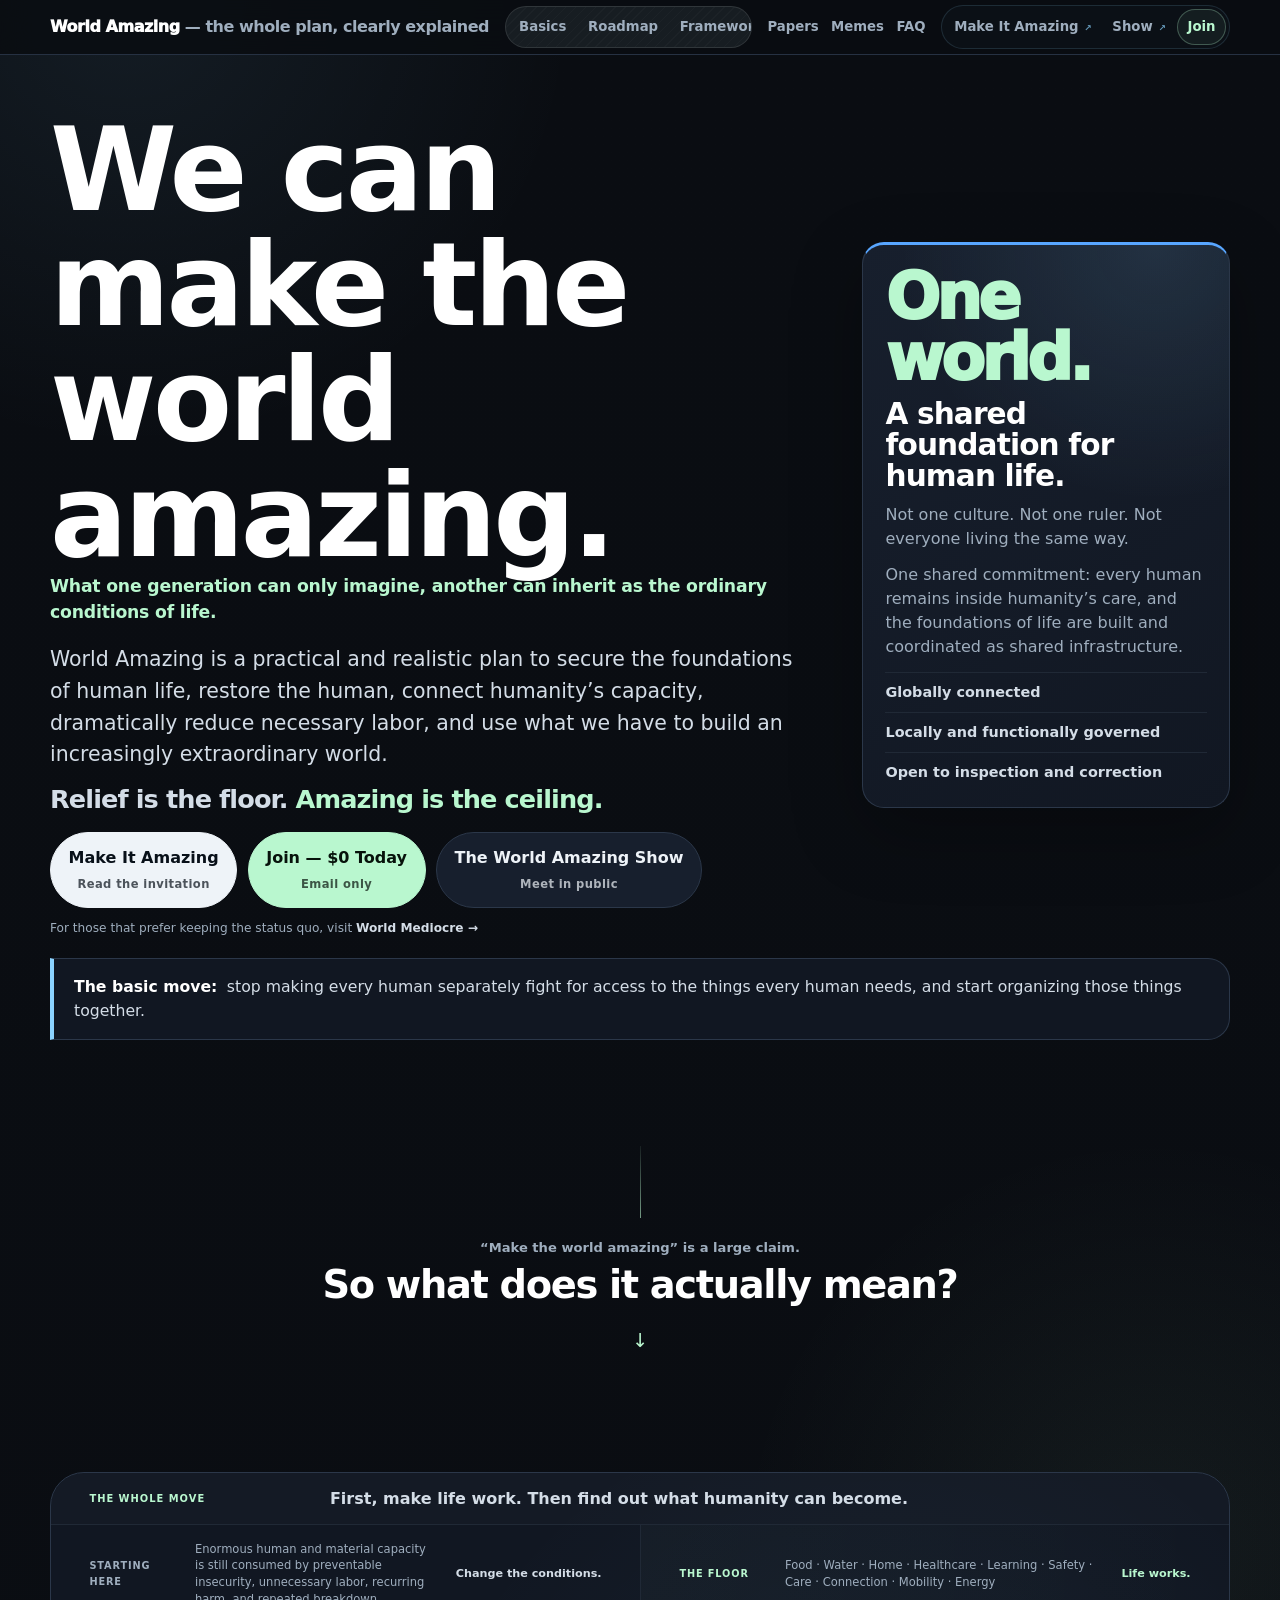
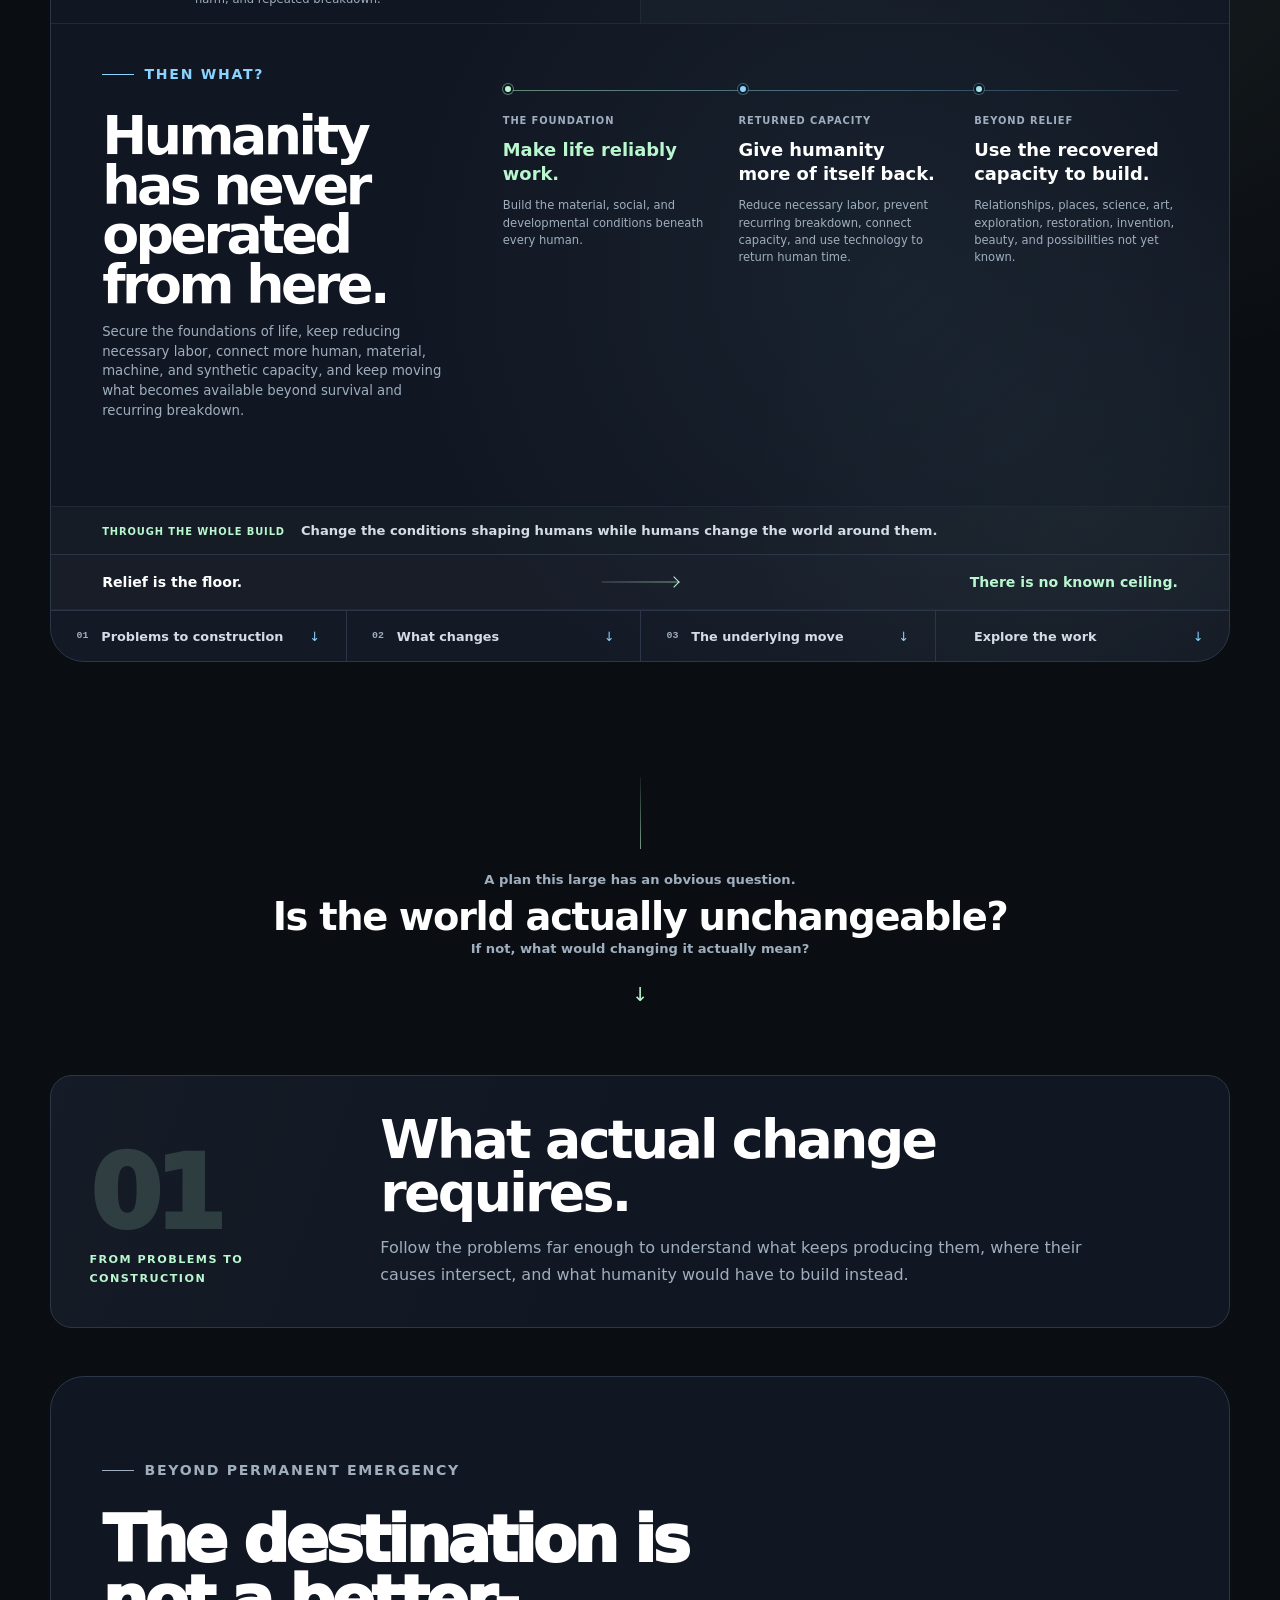
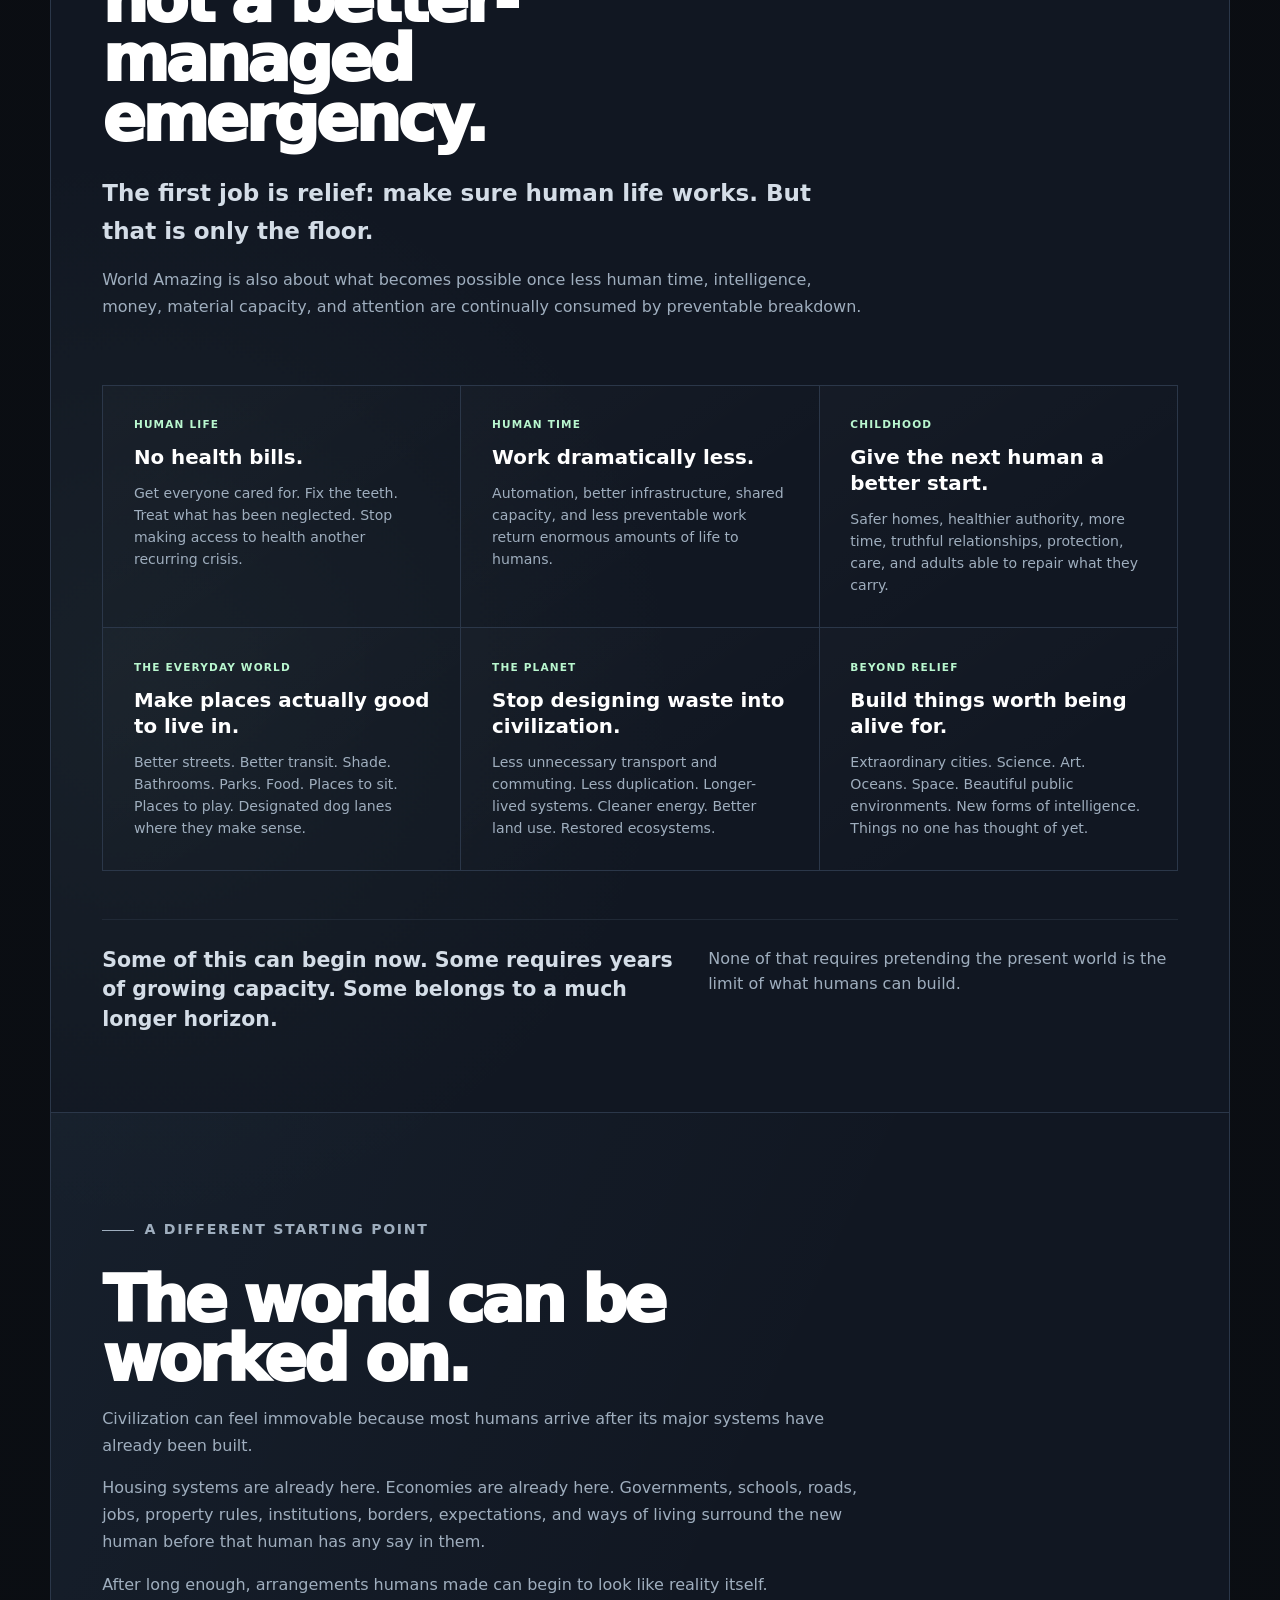
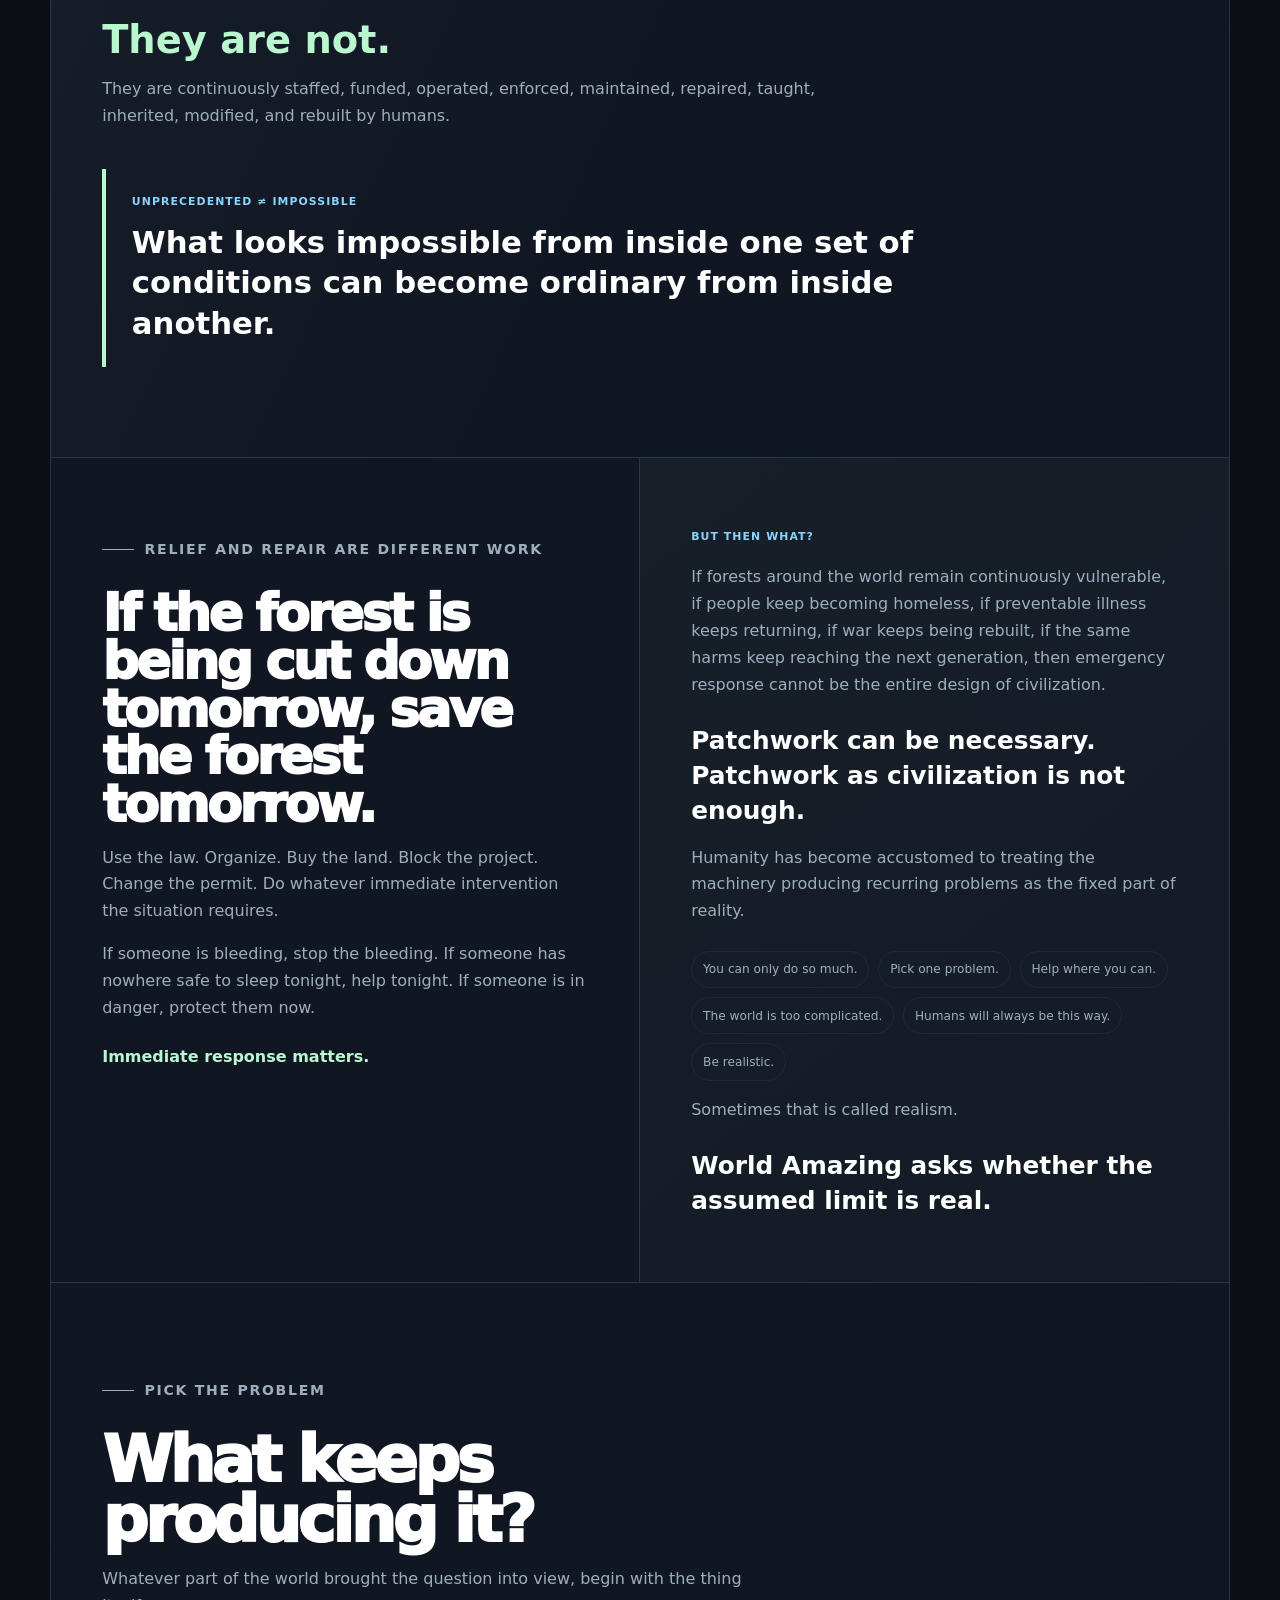
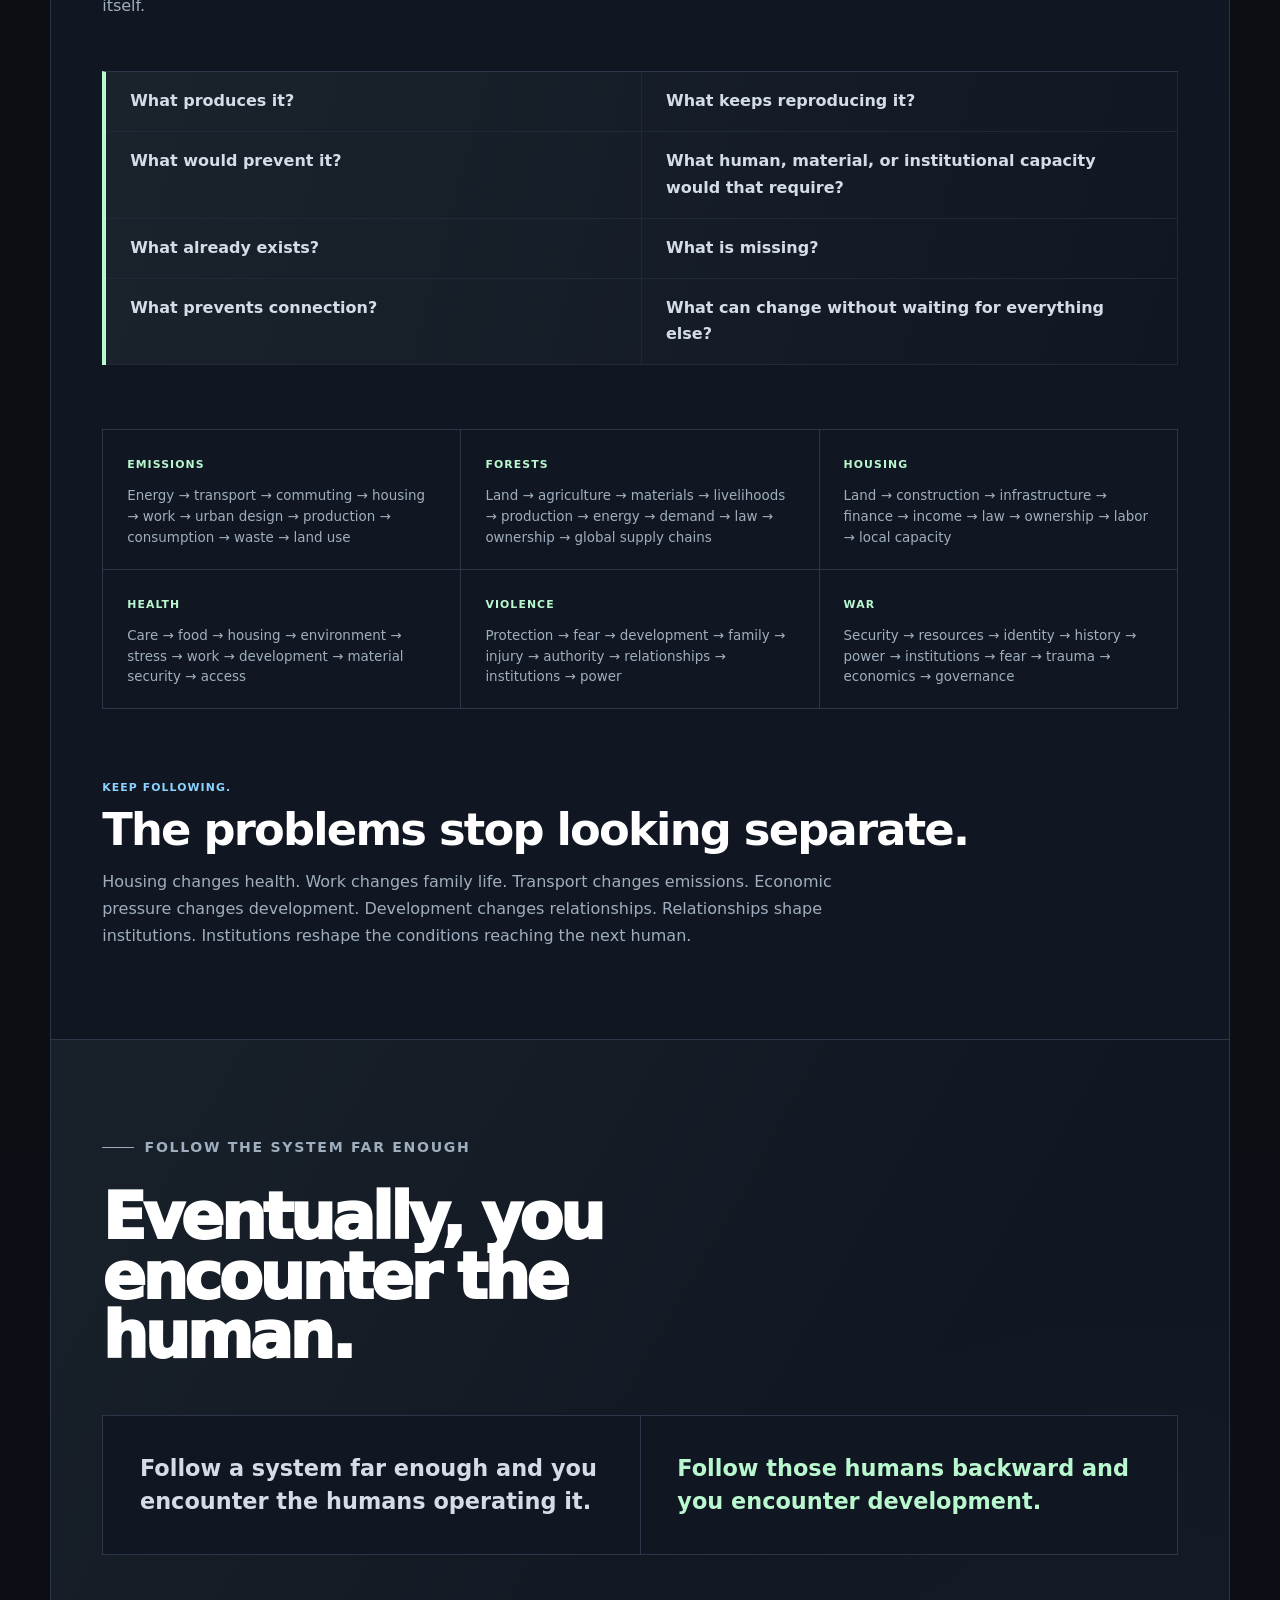
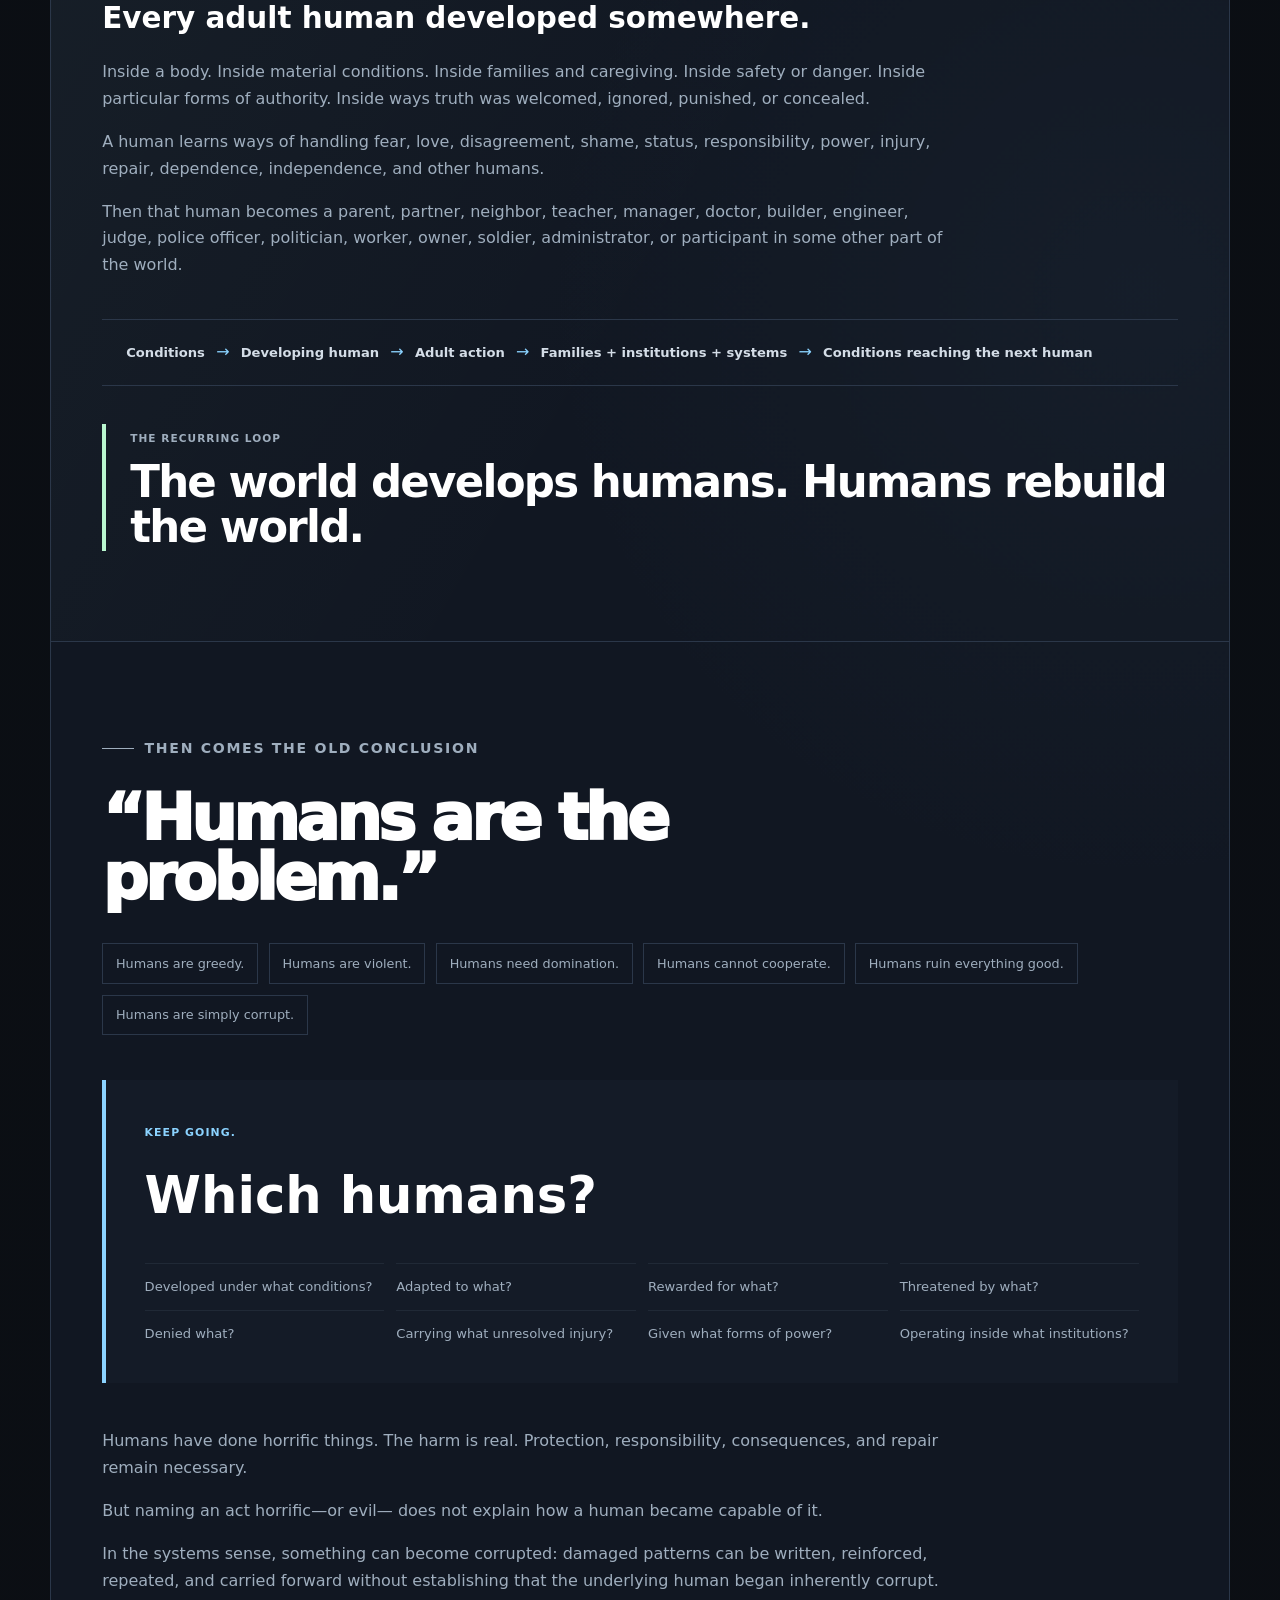
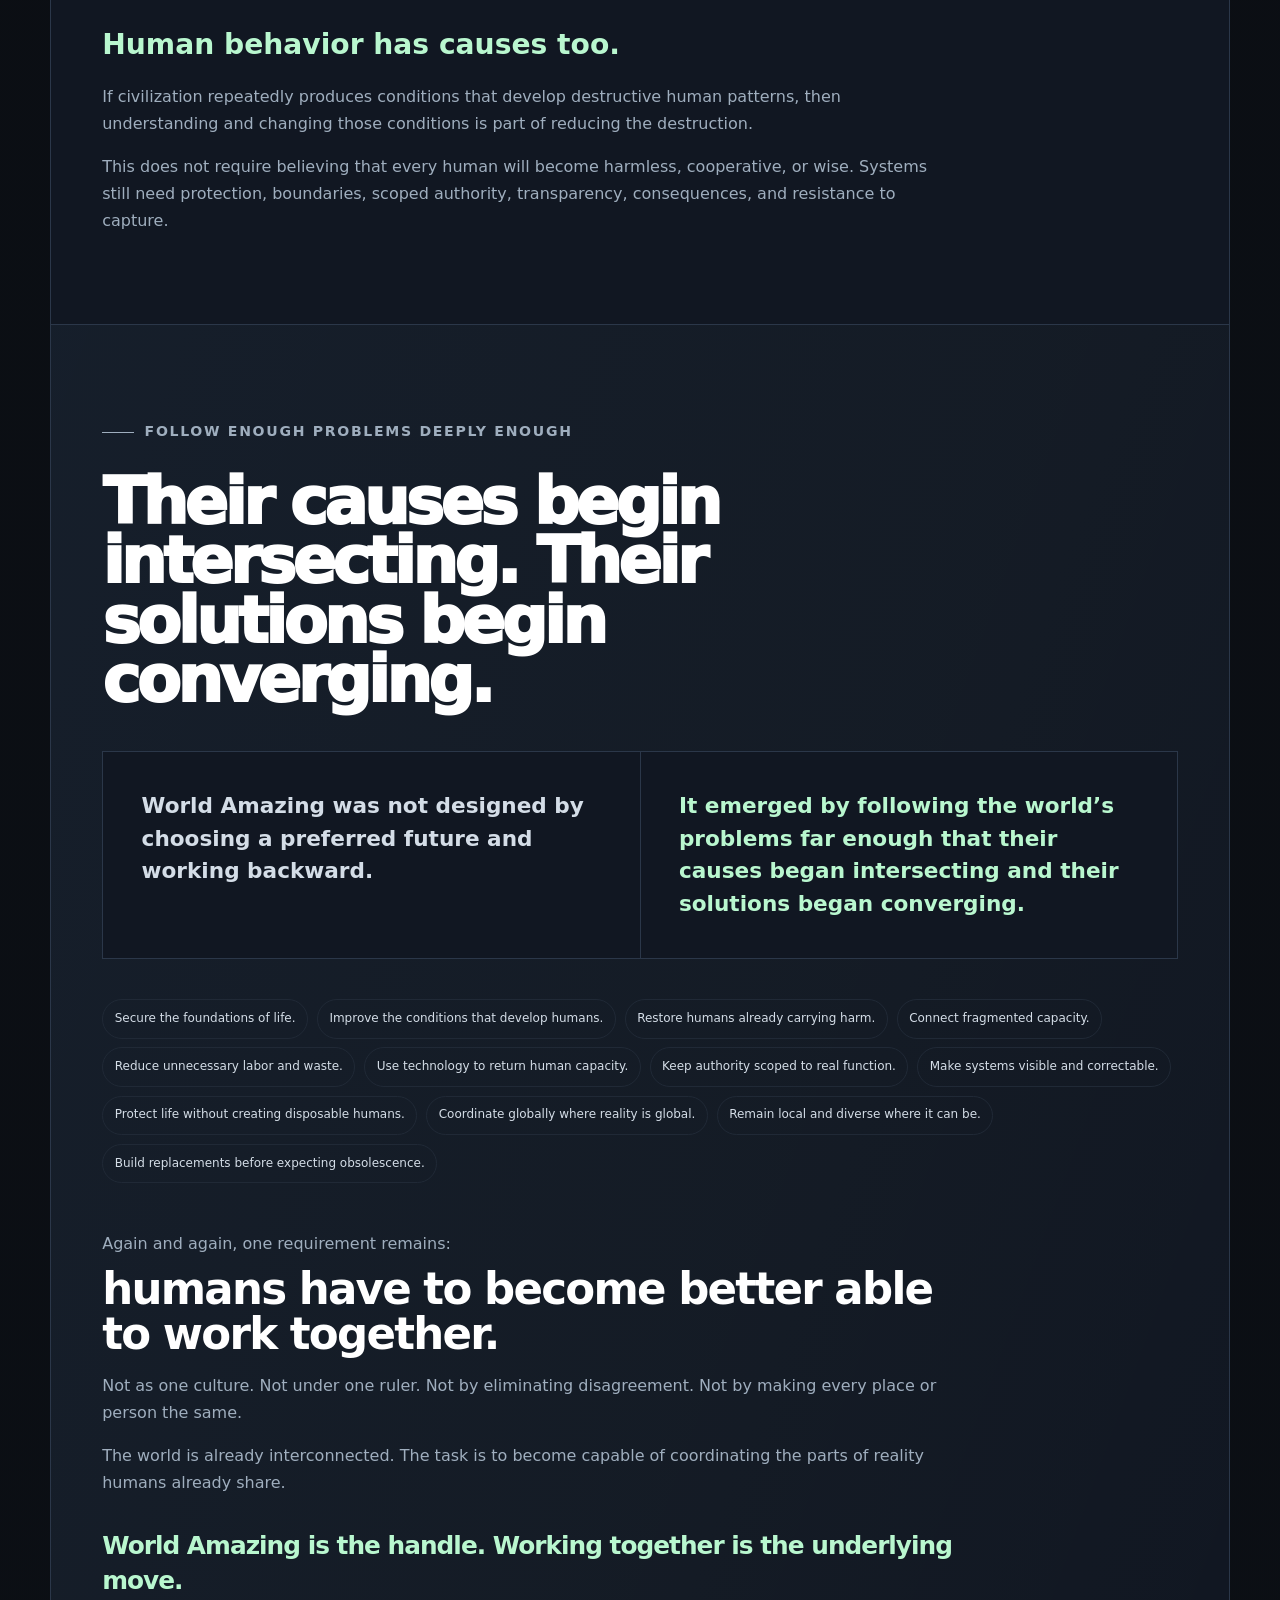
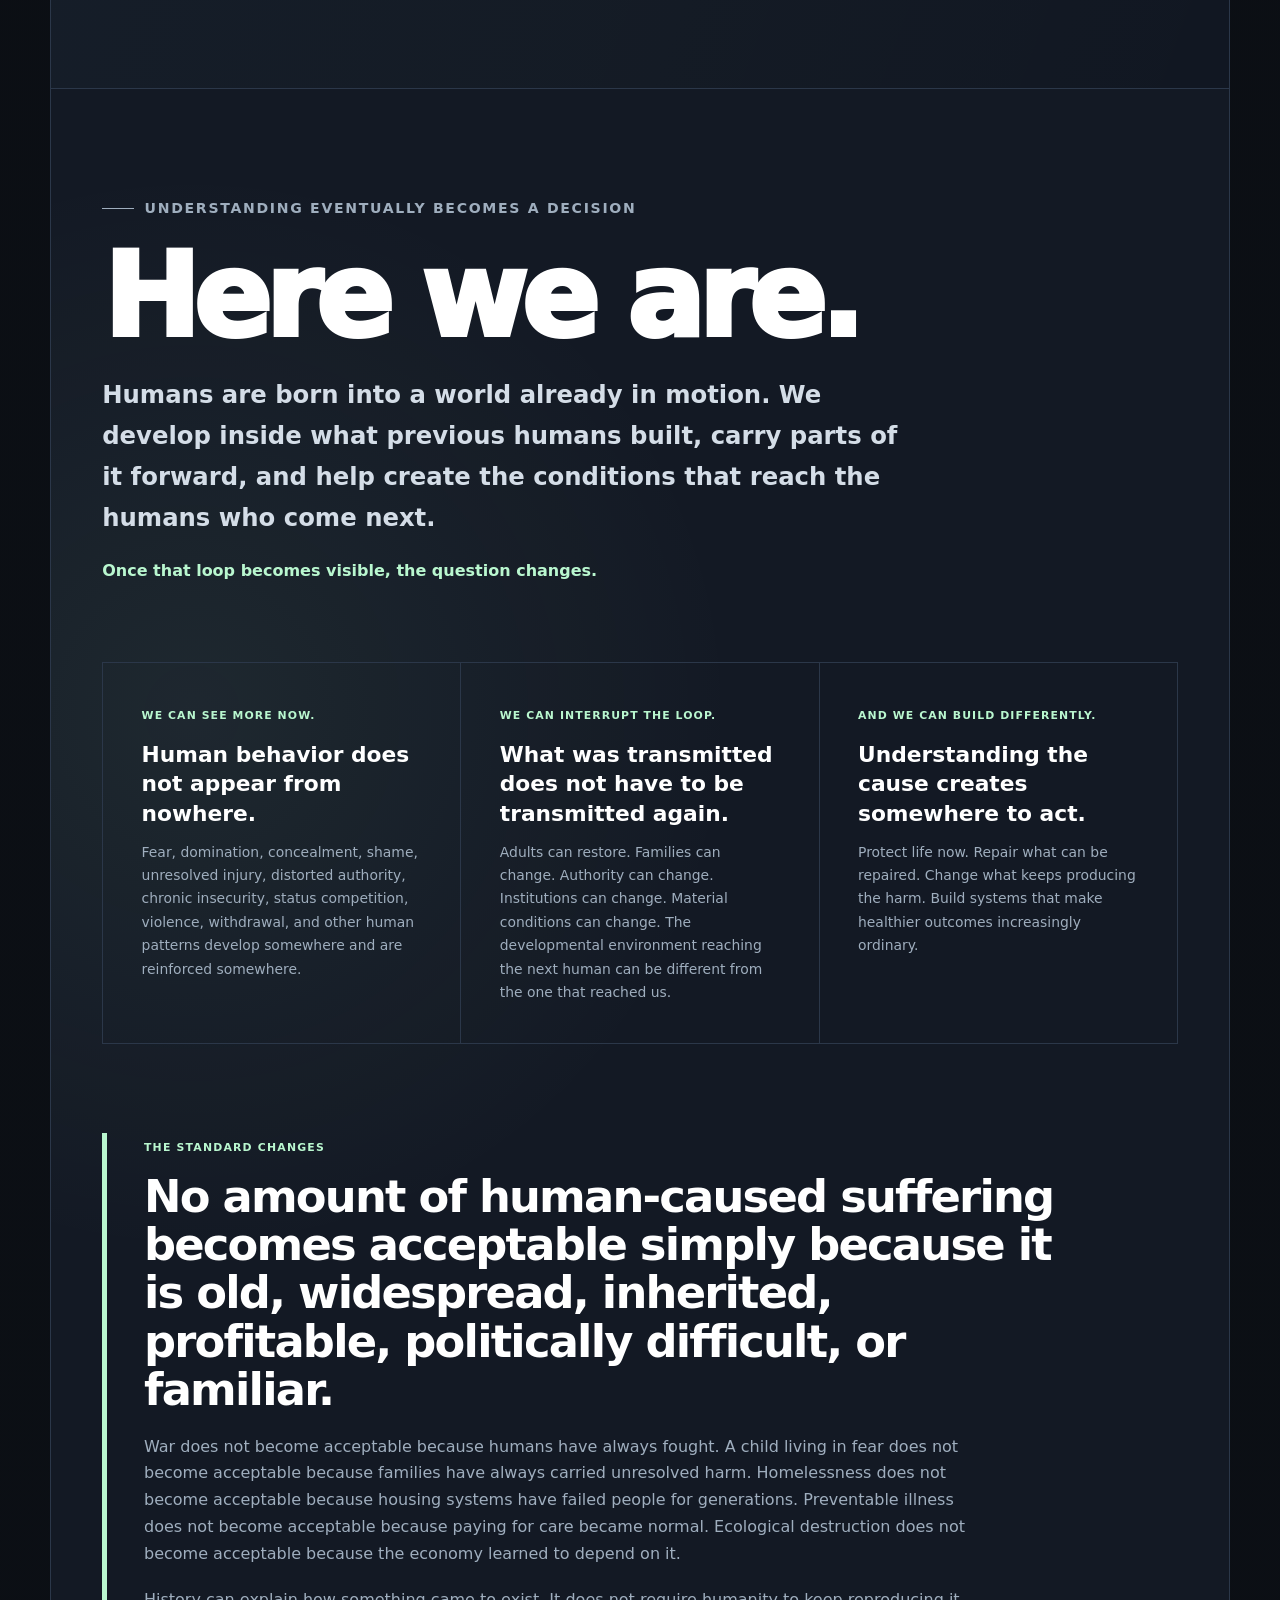
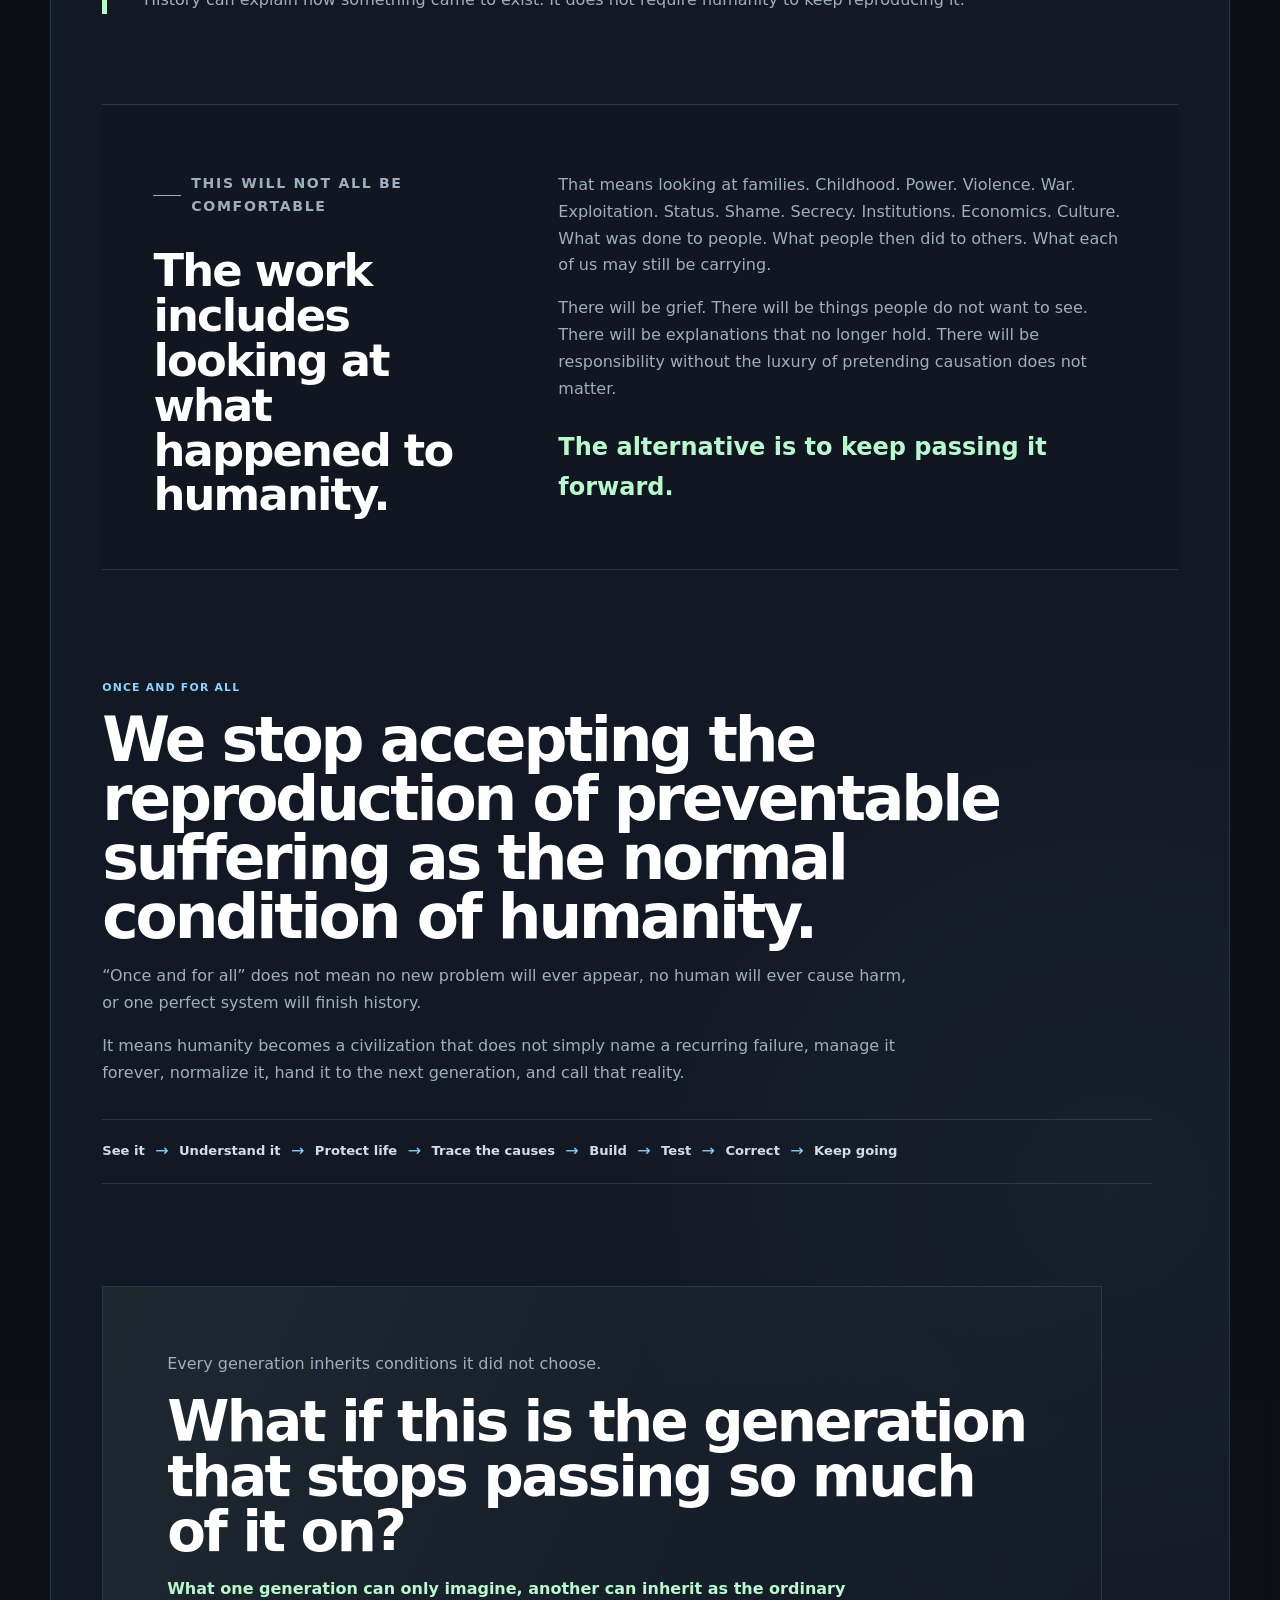
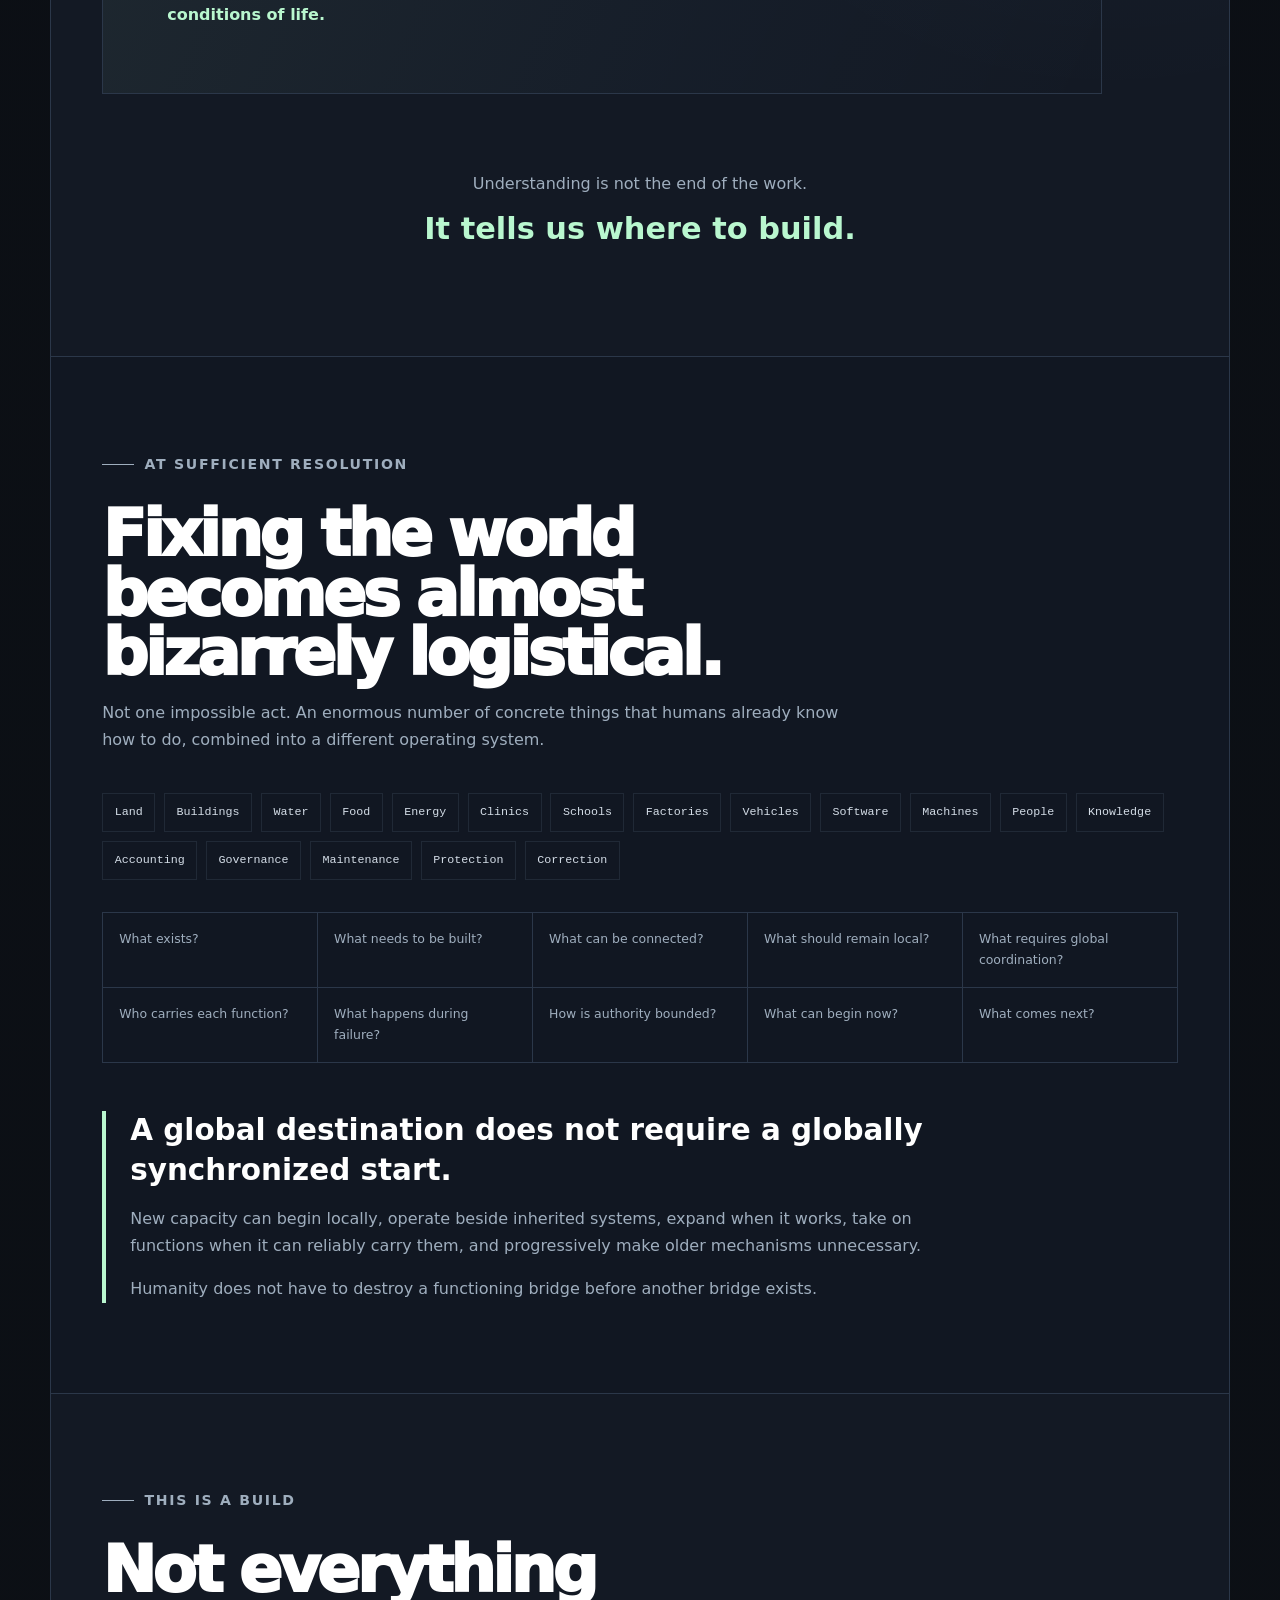
==== commit 7a8de2f9: "UI fixes." ====
--- a/docs/index.html
+++ b/docs/index.html
@@ -419,13 +419,20 @@
     /* RESPONSIVE --------------------------------------------- */
 
     @media (max-width: 1050px) {
-
-        .hero {
-            padding-top: 54px;
-        }
-
-    }
-
+      .hero {
+          padding-top: 54px;
+      }
+
+      .hero-grid {
+        grid-template-columns: 1fr;
+        gap: 2rem;
+      }
+
+      .hero-panel {
+        width: 100%;
+      }
+
+    }
 
     @media (max-width: 700px) {
 
@@ -2092,7 +2099,9 @@
   display: flex;
   flex-direction: column;
 
-  height:
+  height: auto;
+
+  min-height:
     clamp(
       640px,
       calc(100svh - var(--wa-topbar-height, 74px) - 24px),
@@ -3539,7 +3548,7 @@
 
       gap: 10px;
 
-      margin-top: 1.5rem;
+      margin-top: 12px;
     }
 
 
@@ -4630,7 +4639,7 @@
       
       
             <p class="hero-alternative">
-              Prefer keeping the current world arrangement? Visit
+              For those that prefer keeping the status quo, visit
               <a href="https://worldmediocre.com/" target="_blank" rel="noopener">
                 World Mediocre →
               </a>
@@ -6721,11 +6730,11 @@
         <div class="wa-opening-bridge__copy">
       
           <span>
-            Different outcomes require different underlying conditions.
+            What makes those changes possible?
           </span>
       
           <strong>
-            So what is the underlying move?
+            What is the underlying move?
           </strong>
       
         </div>
@@ -6876,28 +6885,6 @@
             
       </section>
       
-      <div class="wa-opening-bridge">
-      
-        <span class="wa-opening-bridge__line" aria-hidden="true"></span>
-      
-        <div class="wa-opening-bridge__copy">
-      
-          <span>
-            The basic move is only the beginning.
-          </span>
-      
-          <strong>
-            How does it become a working system?
-          </strong>
-      
-        </div>
-      
-        <span class="wa-opening-bridge__arrow" aria-hidden="true">
-          ↓
-        </span>
-      
-      </div>
-
 
       <!-- ENTER THE WORK -->
       <section class="public-section enter-section" id="enter-the-work">
@@ -6905,16 +6892,15 @@
         <header class="enter-threshold">
         
           <span class="enter-threshold__eyebrow">
-            Enter the work
+            Learn More
           </span>
         
           <h2>
-            Open the machinery.
+            Explore the work
           </h2>
         
           <p>
-            Follow the main path, inspect the framework,
-            or enter through whatever part of the work pulls you further.
+            Follow the main path or enter through whatever part of the work pulls you further.
           </p>
         
           <span class="enter-threshold__arrow" aria-hidden="true">
@@ -7033,233 +7019,112 @@
         
           </div>
         
-        
-          <!-- =======================================================
-               PARTICIPATE / PUBLIC / OPERATE
-               ======================================================= -->
-        
-          <div class="explore-live-grid">
-        
-        
-            <!-- MAKE IT AMAZING -->
-        
-            <a class="explore-card explore-card--live" href="https://makeitamazing.org/" target="_blank" rel="noopener">
-        
+          
+          <!-- PAPERS / MEMES / QUESTIONS -->
+          <div class="explore-deep-grid">
+          
+          
+            <!-- PAPERS -->
+            <a class="explore-card explore-card--deep explore-card--papers" href="papers.html">
+          
               <div class="explore-card__top">
-        
-                <span class="explore-card__tag">
-                  Invitation
-                </span>
-        
-                <span class="explore-card__arrow" aria-hidden="true">
-                  ↗
-                </span>
-        
-              </div>
-        
-              <div class="explore-card__body">
-        
-                <h3>
-                  Make It Amazing
-                </h3>
-        
-                <p>
-                  The simplest public invitation:
-                  we inherited this world,
-                  and we can make something better.
-                </p>
-        
-              </div>
-        
-            </a>
-        
-        
-            <!-- WORLD AMAZING SHOW -->
-        
-            <a class="explore-card explore-card--live" href="https://worldamazing.org/show/" target="_blank" rel="noopener">
-        
-              <div class="explore-card__top">
-        
-                <span class="explore-card__tag">
-                  Public
-                </span>
-        
-                <span class="explore-card__arrow" aria-hidden="true">
-                  ↗
-                </span>
-        
-              </div>
-        
-              <div class="explore-card__body">
-        
-                <h3>
-                  World Amazing Show
-                </h3>
-        
-                <p>
-                  Conversation, gathering, imagination,
-                  demonstration, music, questioning,
-                  and participation in public.
-                </p>
-        
-              </div>
-        
-            </a>
-        
-        
-            <!-- GLOBAL PARTNERSHIP -->
-        
-            <a class="explore-card explore-card--live" href="https://whomanatee.org/" target="_blank" rel="noopener">
-        
-              <div class="explore-card__top">
-        
-                <span class="explore-card__tag">
-                  Operational
-                </span>
-        
-                <span class="explore-card__arrow" aria-hidden="true">
-                  ↗
-                </span>
-        
-              </div>
-        
-              <div class="explore-card__body">
-        
-                <h3>
-                  Global Partnership
-                </h3>
-        
-                <p>
-                  The connected operating network
-                  through which World Amazing can move
-                  from framework into functioning reality.
-                </p>
-        
-              </div>
-        
-            </a>
-        
-          </div>
-        
-        
-          <!-- =======================================================
-               EXPAND / COMPRESS
-               ======================================================= -->
-        
-          <div class="explore-deep-grid">
-        
-        
-            <!-- PAPERS -->
-        
-            <a class="explore-card explore-card--deep explore-card--papers" href="papers.html">
-        
-              <div class="explore-card__top">
-        
+          
                 <span class="explore-card__tag">
                   Sustained depth
                 </span>
-        
+          
                 <span class="explore-card__arrow" aria-hidden="true">
                   →
                 </span>
-        
+          
               </div>
-        
-        
+          
+          
               <div class="explore-card__body">
-        
+          
                 <h3>
                   The Amazing Papers
                 </h3>
-        
+          
                 <strong class="explore-card__statement">
                   Some questions need room.
                 </strong>
-        
+          
                 <p>
                   Take one question out of the whole,
                   reconstruct it, examine its assumptions,
                   and follow it further.
                 </p>
-        
+          
               </div>
-        
-        
+          
+          
               <div class="explore-card__footer">
-        
+          
                 <span>
                   Relief
                 </span>
-        
+          
                 <span>
                   Childhood
                 </span>
-        
+          
                 <span>
                   Land
                 </span>
-        
+          
                 <span>
                   Flourishing
                 </span>
-        
+          
               </div>
-        
+          
             </a>
-        
-        
+          
+          
             <!-- MEMES -->
-        
             <a class="explore-card explore-card--deep explore-card--memes" href="memes.html">
-        
+          
               <div class="explore-card__top">
-        
+          
                 <span class="explore-card__tag">
                   Compressed models
                 </span>
-        
+          
                 <span class="explore-card__arrow" aria-hidden="true">
                   →
                 </span>
-        
+          
               </div>
-        
-        
+          
+          
               <div class="explore-card__body">
-        
+          
                 <h3>
                   Memes
                 </h3>
-        
+          
                 <strong class="explore-card__statement">
                   Sometimes the hidden structure fits in one sentence.
                 </strong>
-        
+          
                 <p>
                   Compress an argument until an inherited assumption,
                   contradiction, or mechanism becomes visible.
                 </p>
-        
+          
               </div>
-        
-        
+          
+          
               <blockquote class="explore-card__quote">
                 Civilization does not perpetuate itself.
                 Humans perpetuate it.
               </blockquote>
-        
+          
             </a>
-        
-          </div>
-        
-        
-          <!-- =======================================================
-               SOURCE / COMPANION
-               ======================================================= -->
-        
-          <div class="explore-utility-grid">
-                        <!-- QUESTIONS -->
-            
+
+
+            <!-- QUESTIONS -->            
             <a class="explore-questions" href="faq.html">
             
               <div class="explore-questions__main">
@@ -7299,6 +7164,116 @@
               </div>
             
             </a>
+          </div>
+
+
+          <!-- PARTICIPATE / PUBLIC / OPERATE -->
+          <div class="explore-live-grid">
+        
+        
+            <!-- MAKE IT AMAZING -->
+        
+            <a class="explore-card explore-card--live" href="https://makeitamazing.org/" target="_blank" rel="noopener">
+        
+              <div class="explore-card__top">
+        
+                <span class="explore-card__tag">
+                  Invitation
+                </span>
+        
+                <span class="explore-card__arrow" aria-hidden="true">
+                  ↗
+                </span>
+        
+              </div>
+        
+              <div class="explore-card__body">
+        
+                <h3>
+                  Make It Amazing
+                </h3>
+        
+                <p>
+                  The simplest public invitation:
+                  we inherited this world,
+                  and we can make something better.
+                </p>
+        
+              </div>
+        
+            </a>
+        
+        
+            <!-- WORLD AMAZING SHOW -->
+        
+            <a class="explore-card explore-card--live" href="https://worldamazing.org/show/" target="_blank" rel="noopener">
+        
+              <div class="explore-card__top">
+        
+                <span class="explore-card__tag">
+                  Public
+                </span>
+        
+                <span class="explore-card__arrow" aria-hidden="true">
+                  ↗
+                </span>
+        
+              </div>
+        
+              <div class="explore-card__body">
+        
+                <h3>
+                  World Amazing Show
+                </h3>
+        
+                <p>
+                  Conversation, gathering, imagination,
+                  demonstration, music, questioning,
+                  and participation in public.
+                </p>
+        
+              </div>
+        
+            </a>
+        
+        
+            <!-- GLOBAL PARTNERSHIP -->
+        
+            <a class="explore-card explore-card--live" href="https://whomanatee.org/" target="_blank" rel="noopener">
+        
+              <div class="explore-card__top">
+        
+                <span class="explore-card__tag">
+                  Operational
+                </span>
+        
+                <span class="explore-card__arrow" aria-hidden="true">
+                  ↗
+                </span>
+        
+              </div>
+        
+              <div class="explore-card__body">
+        
+                <h3>
+                  Global Partnership
+                </h3>
+        
+                <p>
+                  The connected operating network
+                  through which World Amazing can move
+                  from framework into functioning reality.
+                </p>
+        
+              </div>
+        
+            </a>
+        
+          </div>
+    
+        
+          <!-- SOURCE / COMPANION -->
+          <div class="explore-utility-grid">
         
             <!-- GITHUB -->
         
--- a/docs/assets/main.css
+++ b/docs/assets/main.css
@@ -1271,10 +1271,6 @@
 @media (max-width: 850px) {
     .capital-math {
         grid-template-columns: 1fr;
-    }
-
-    .capital-math__operator {
-        transform: rotate(90deg);
     }
 }
 
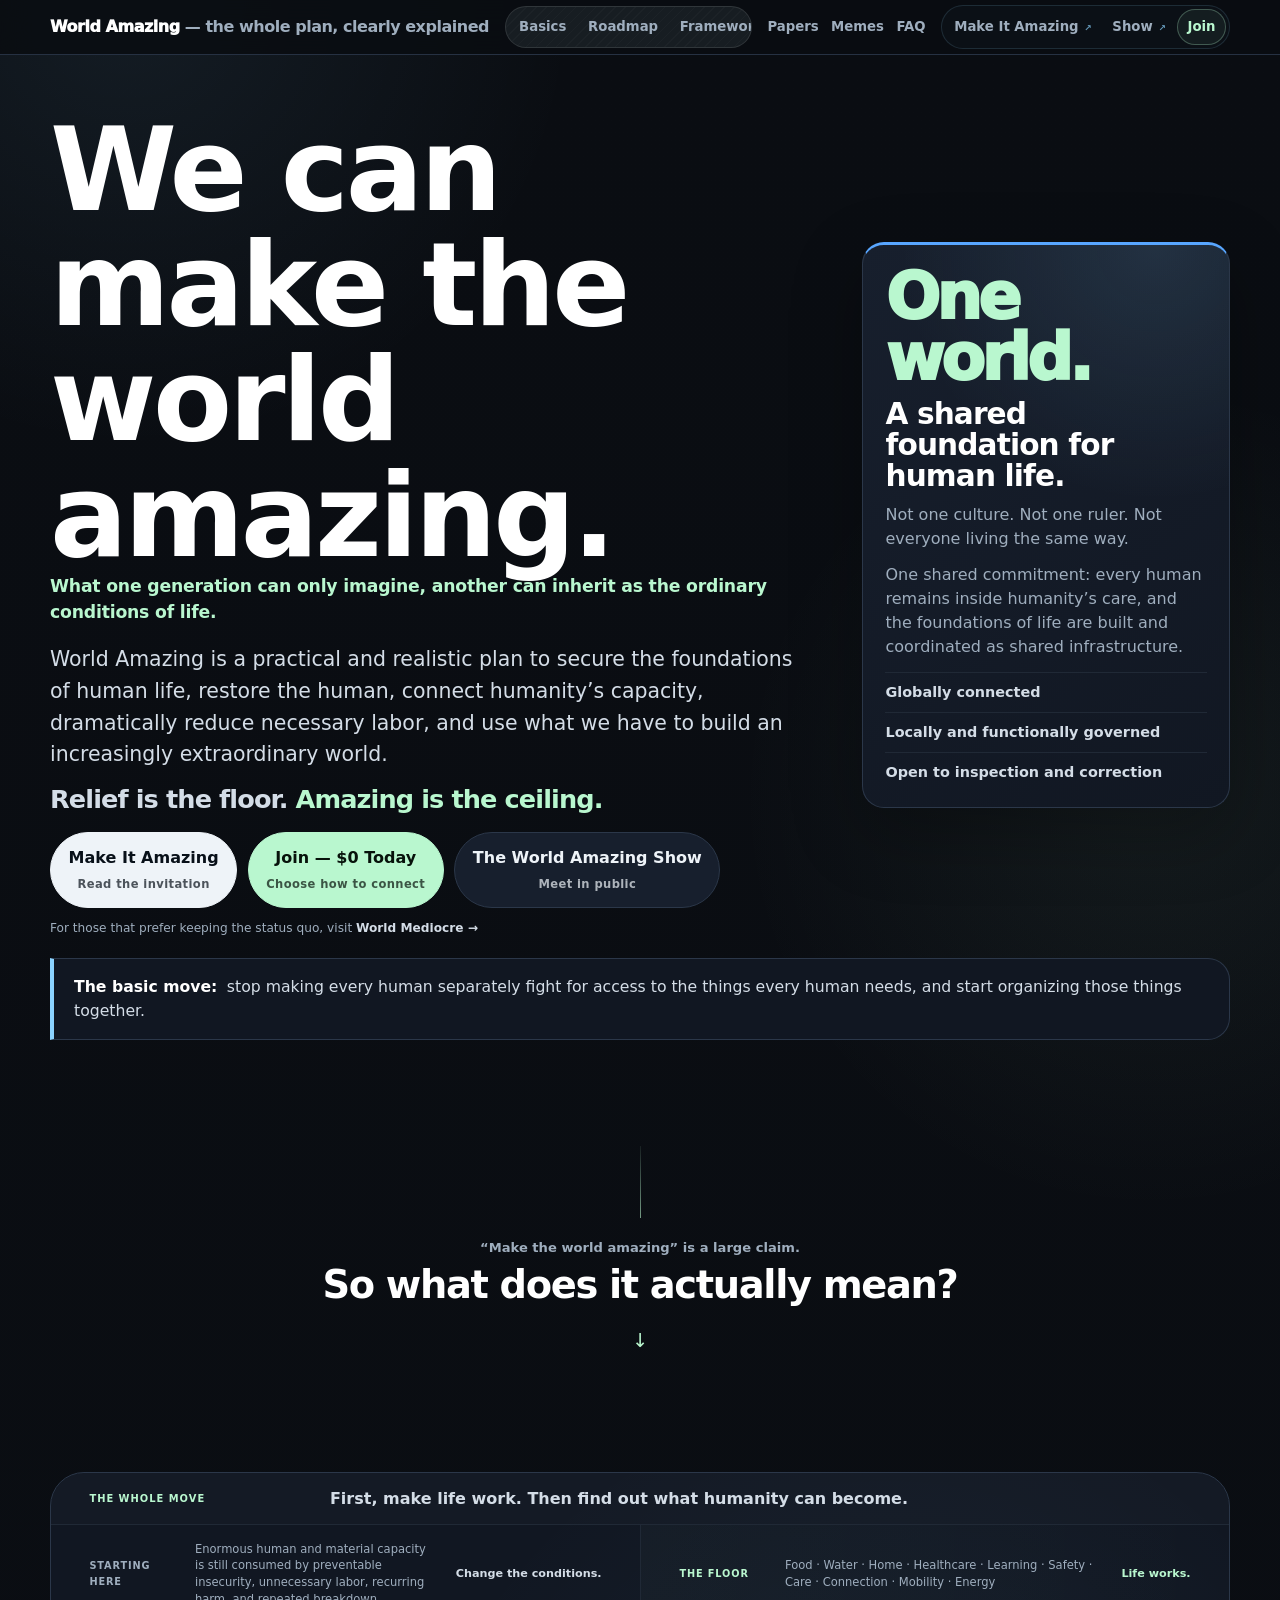
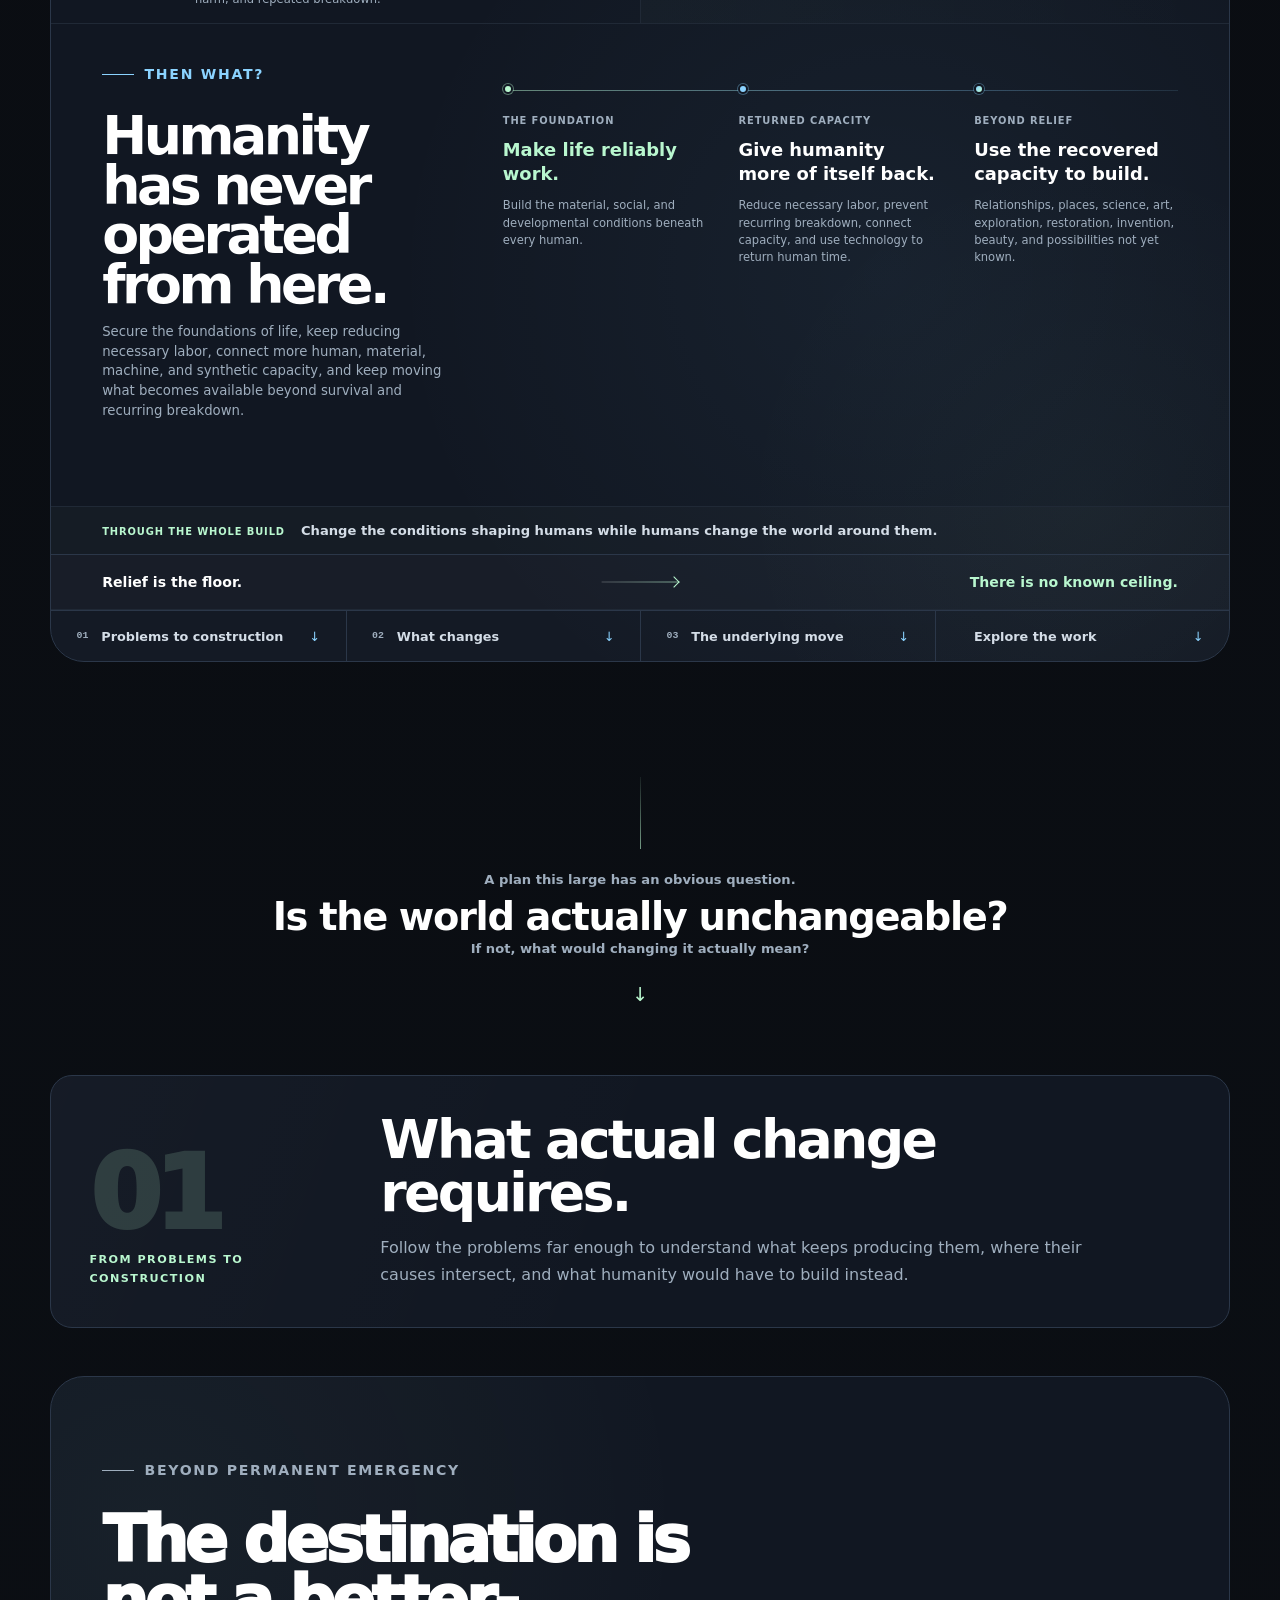
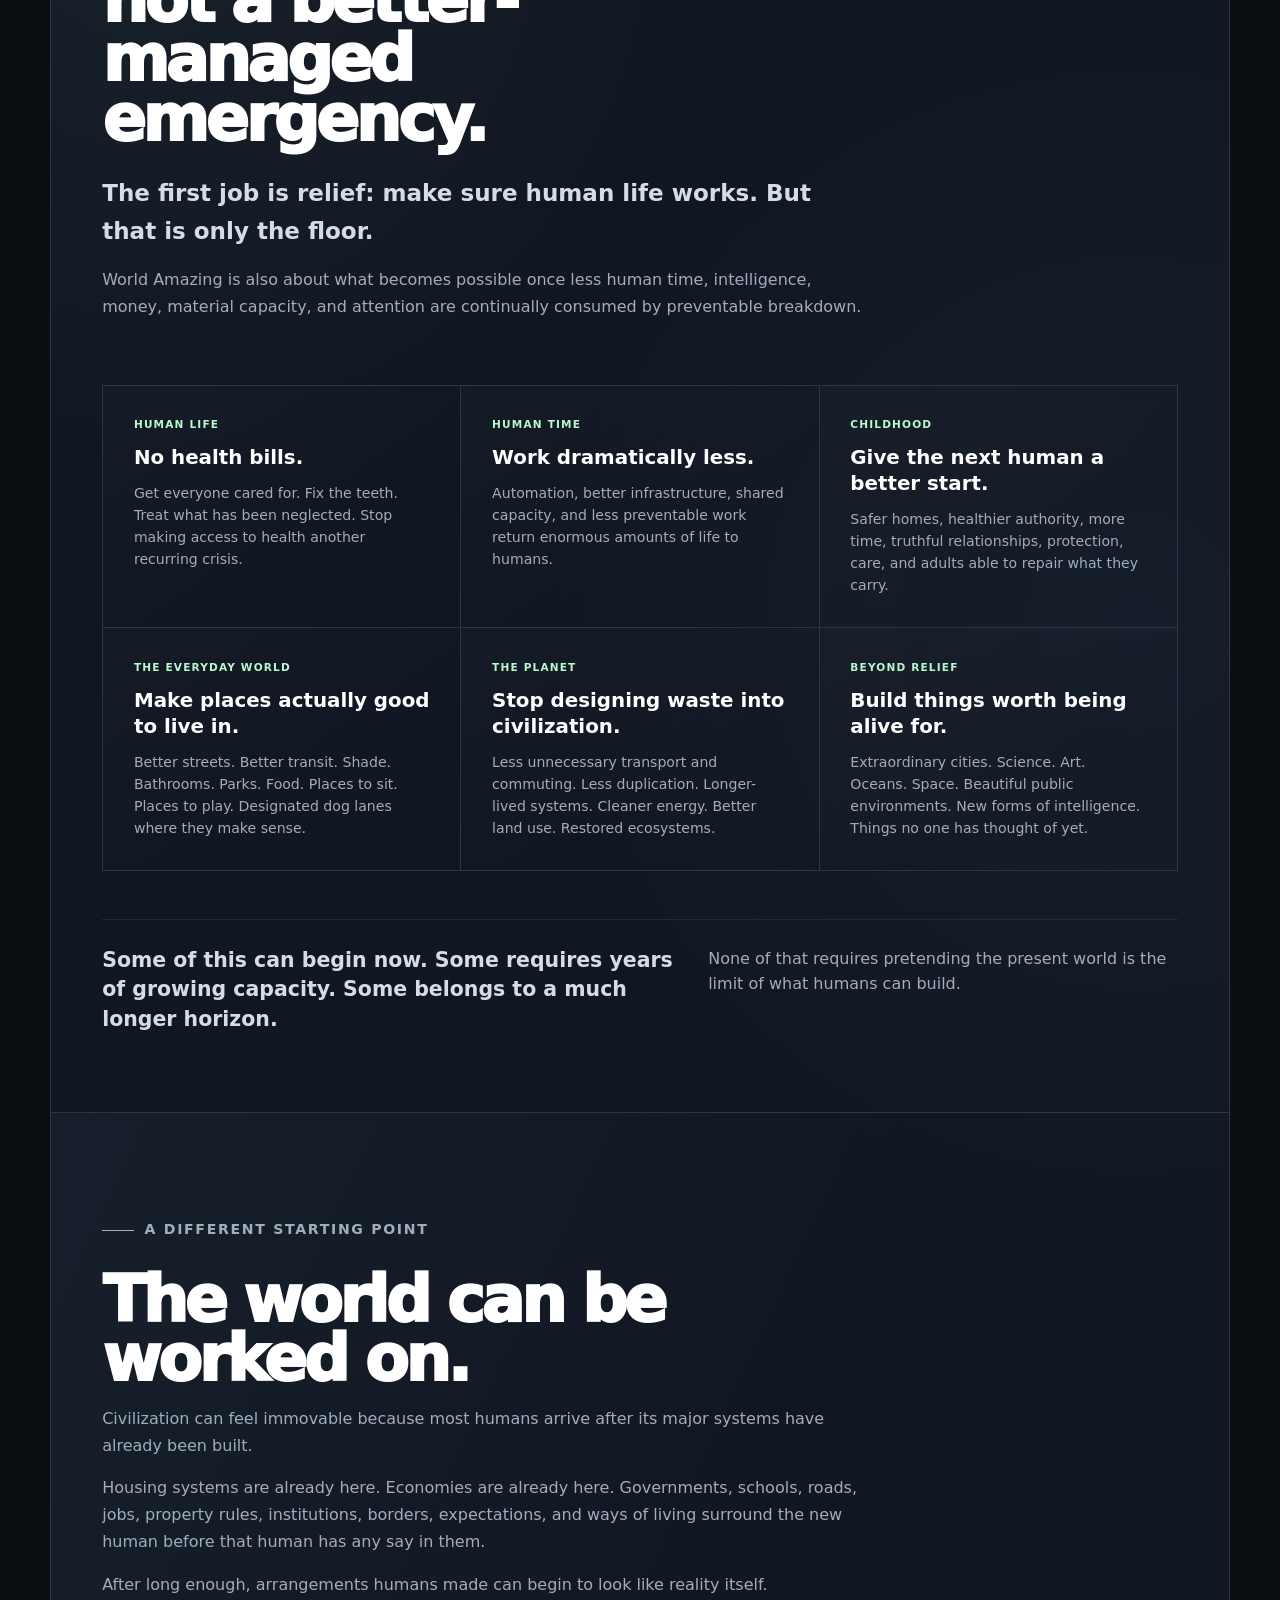
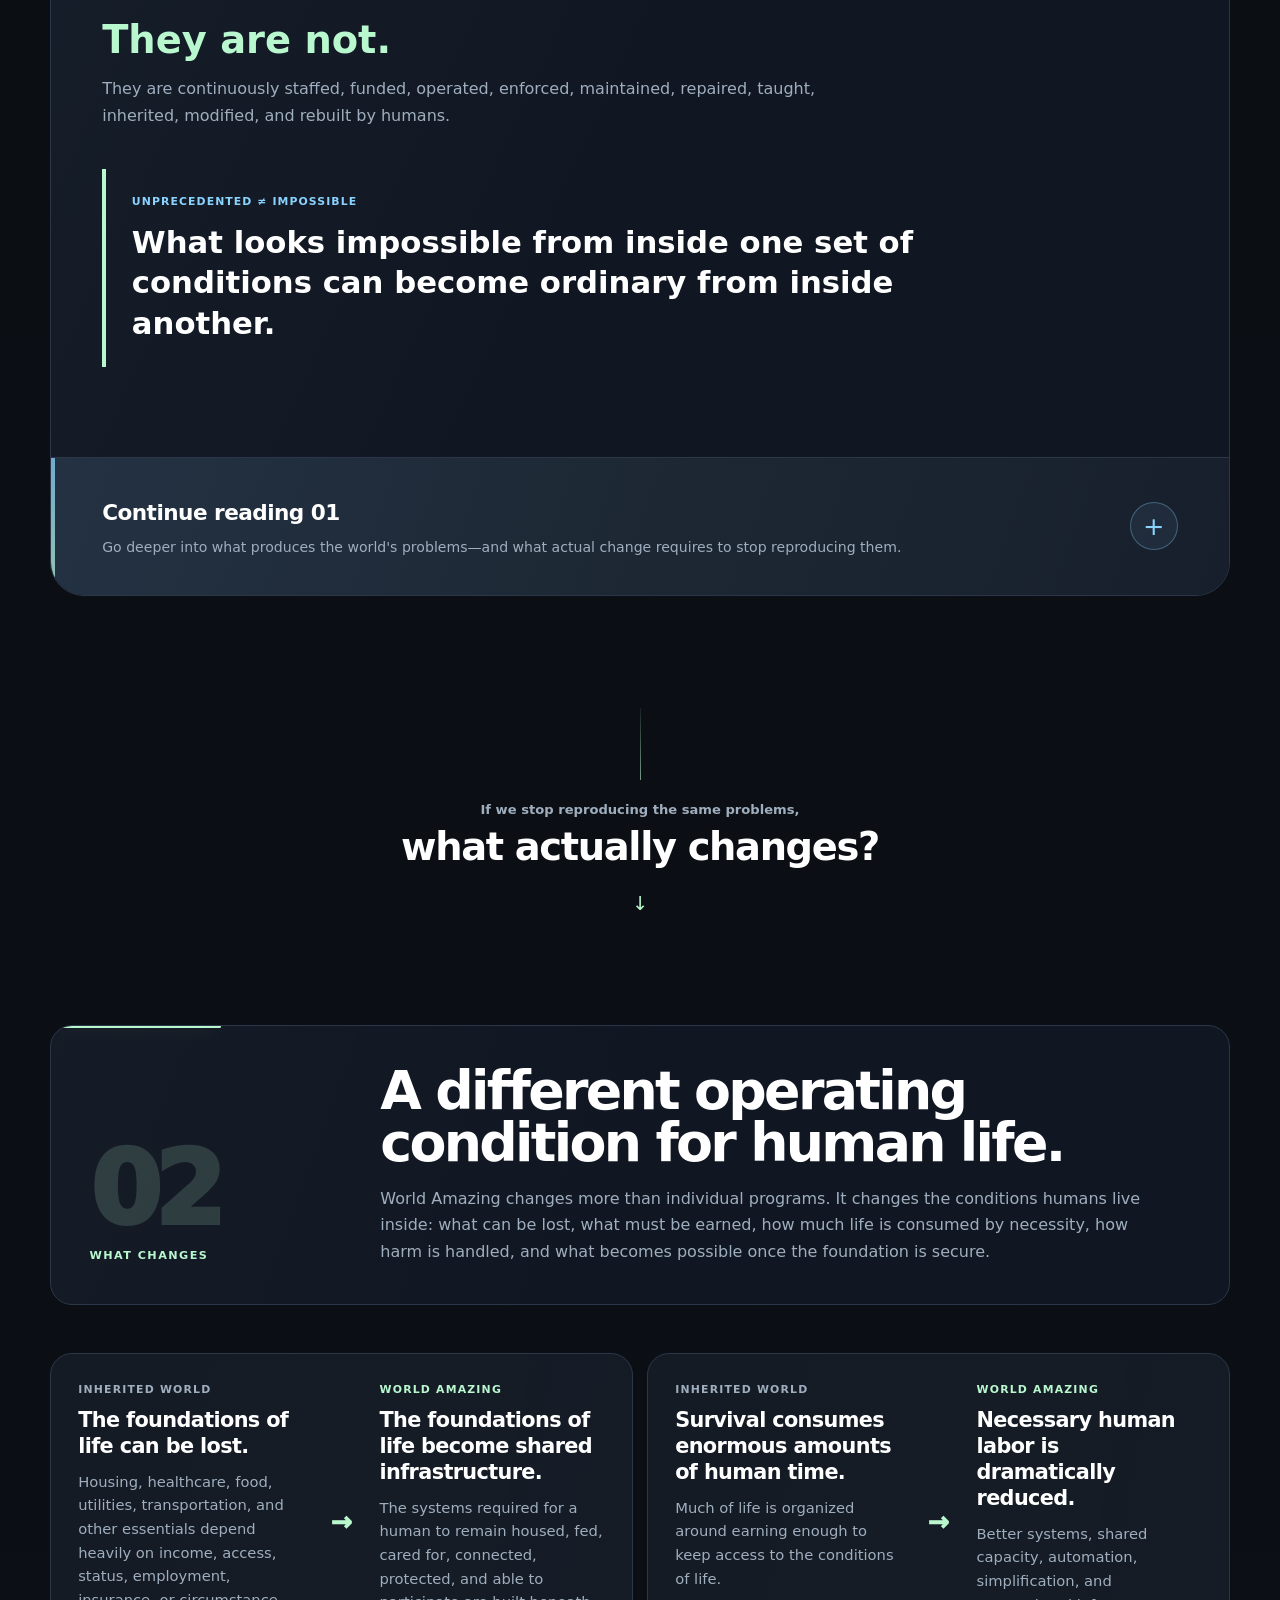
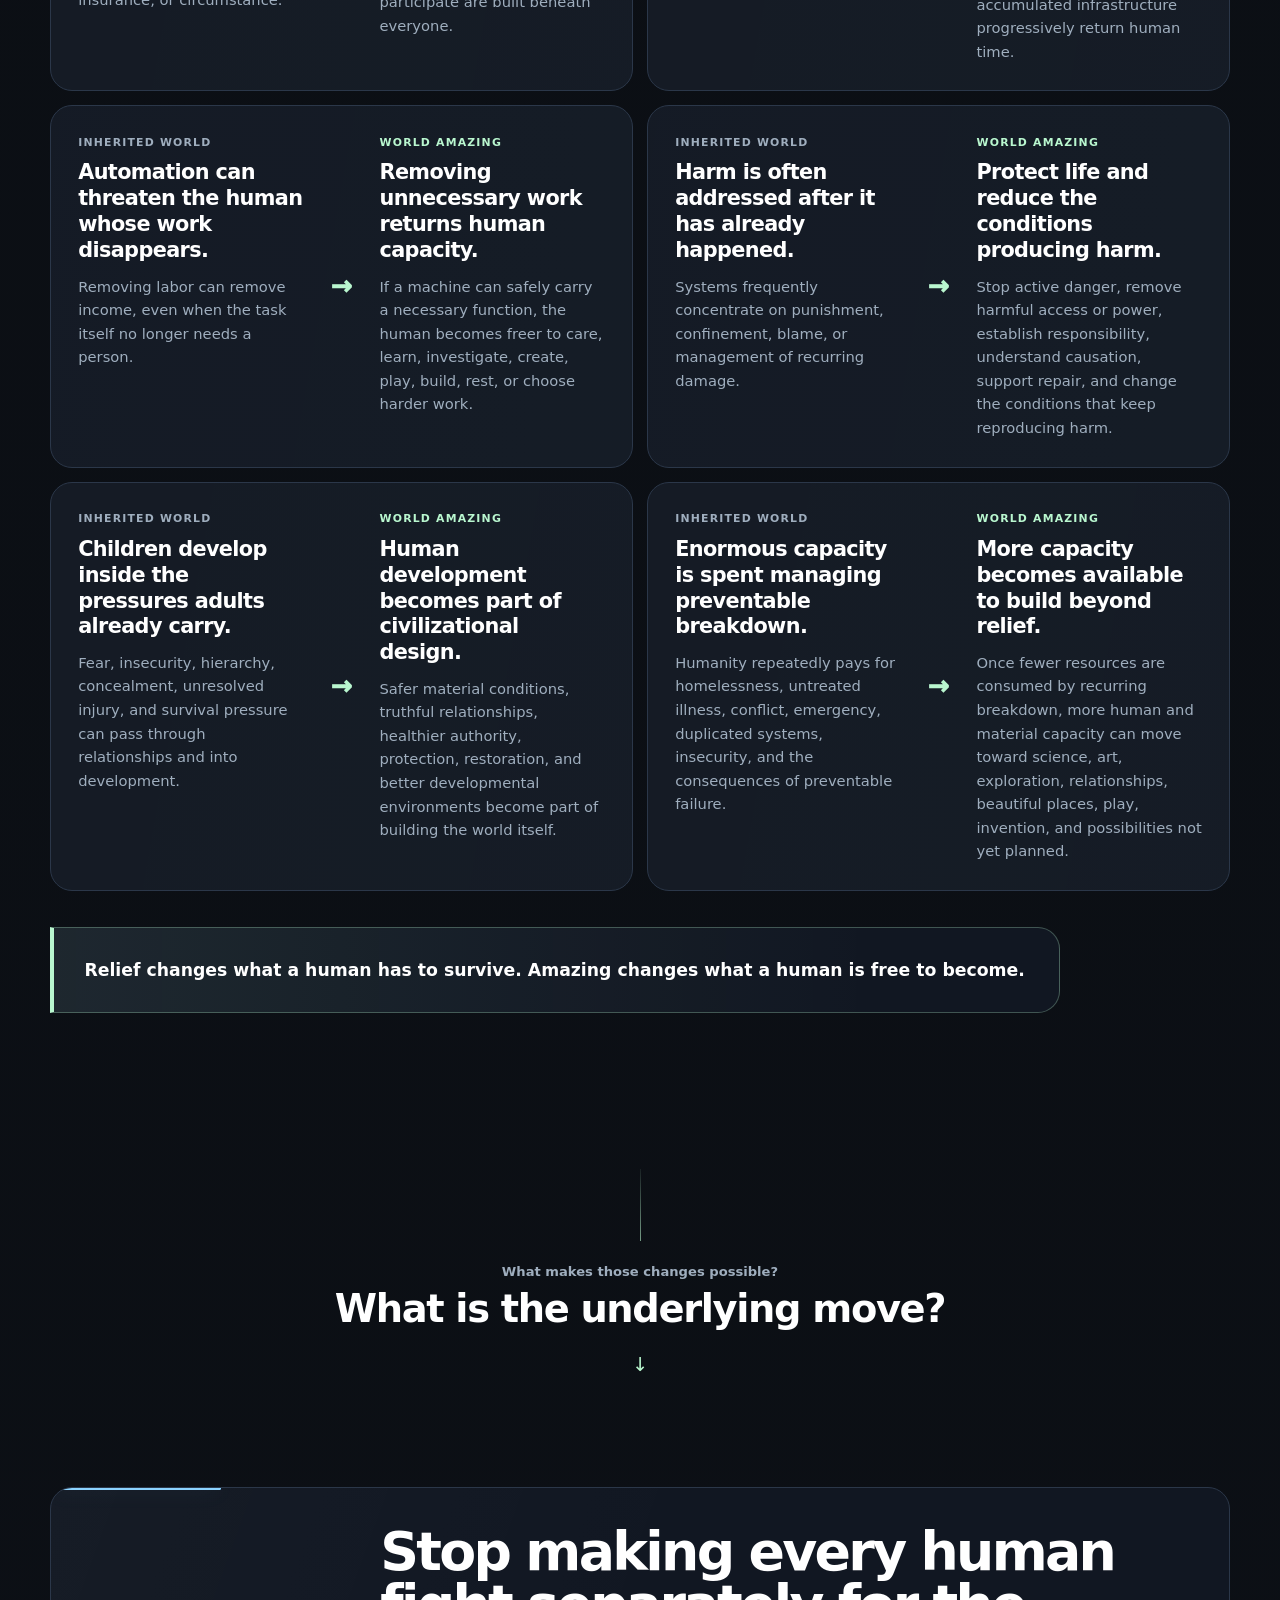
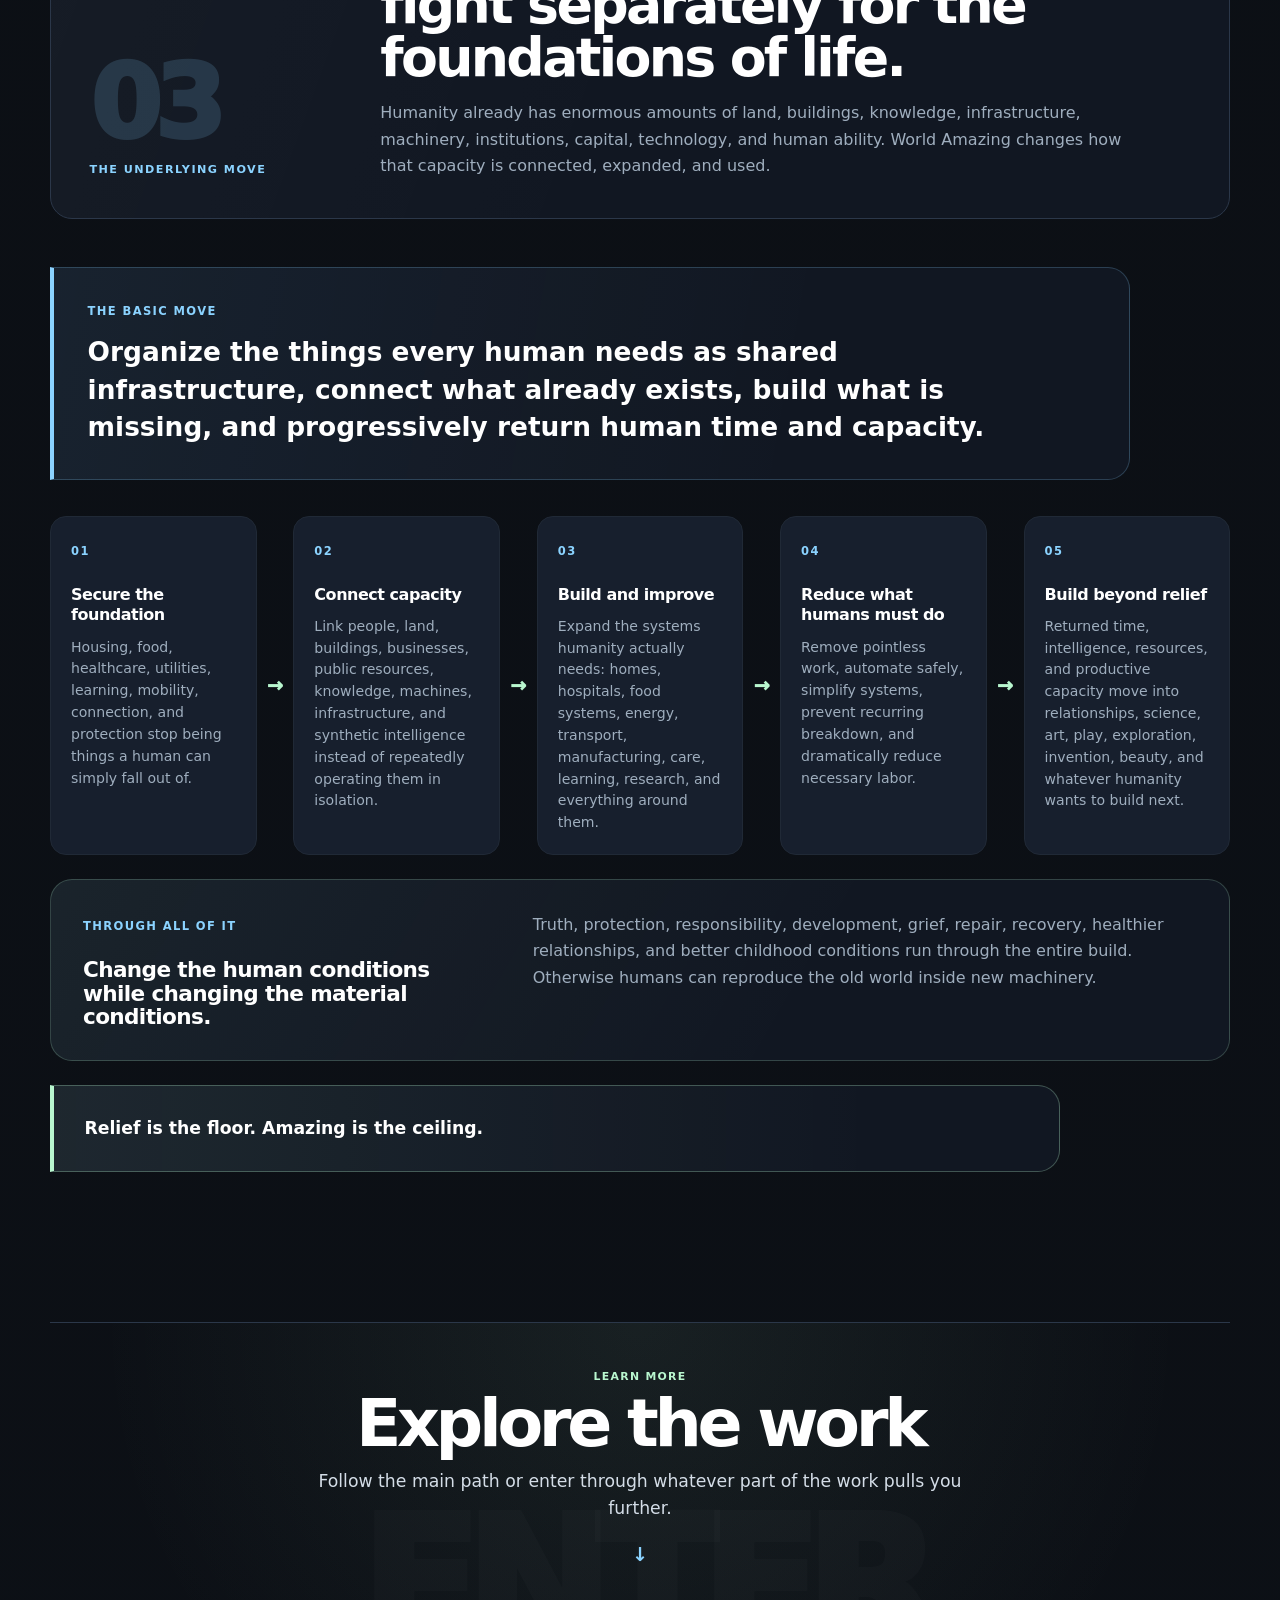
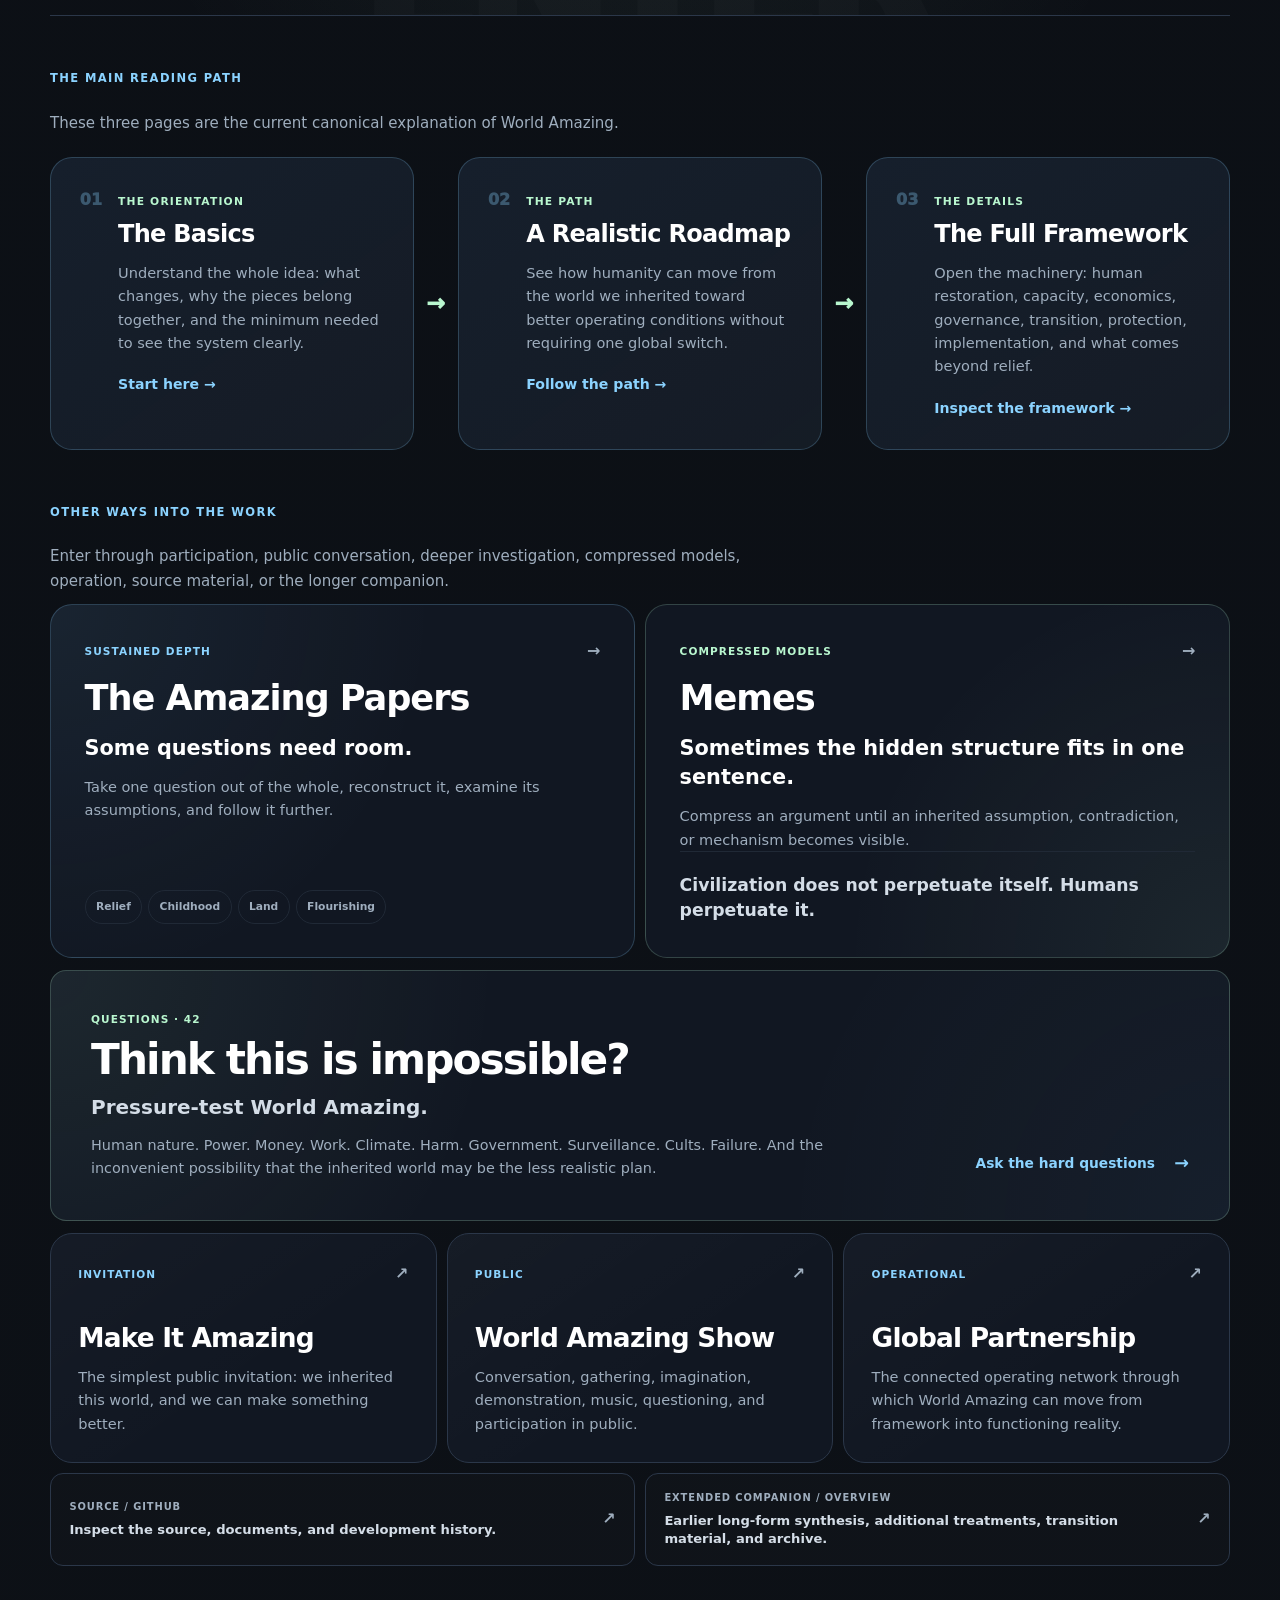
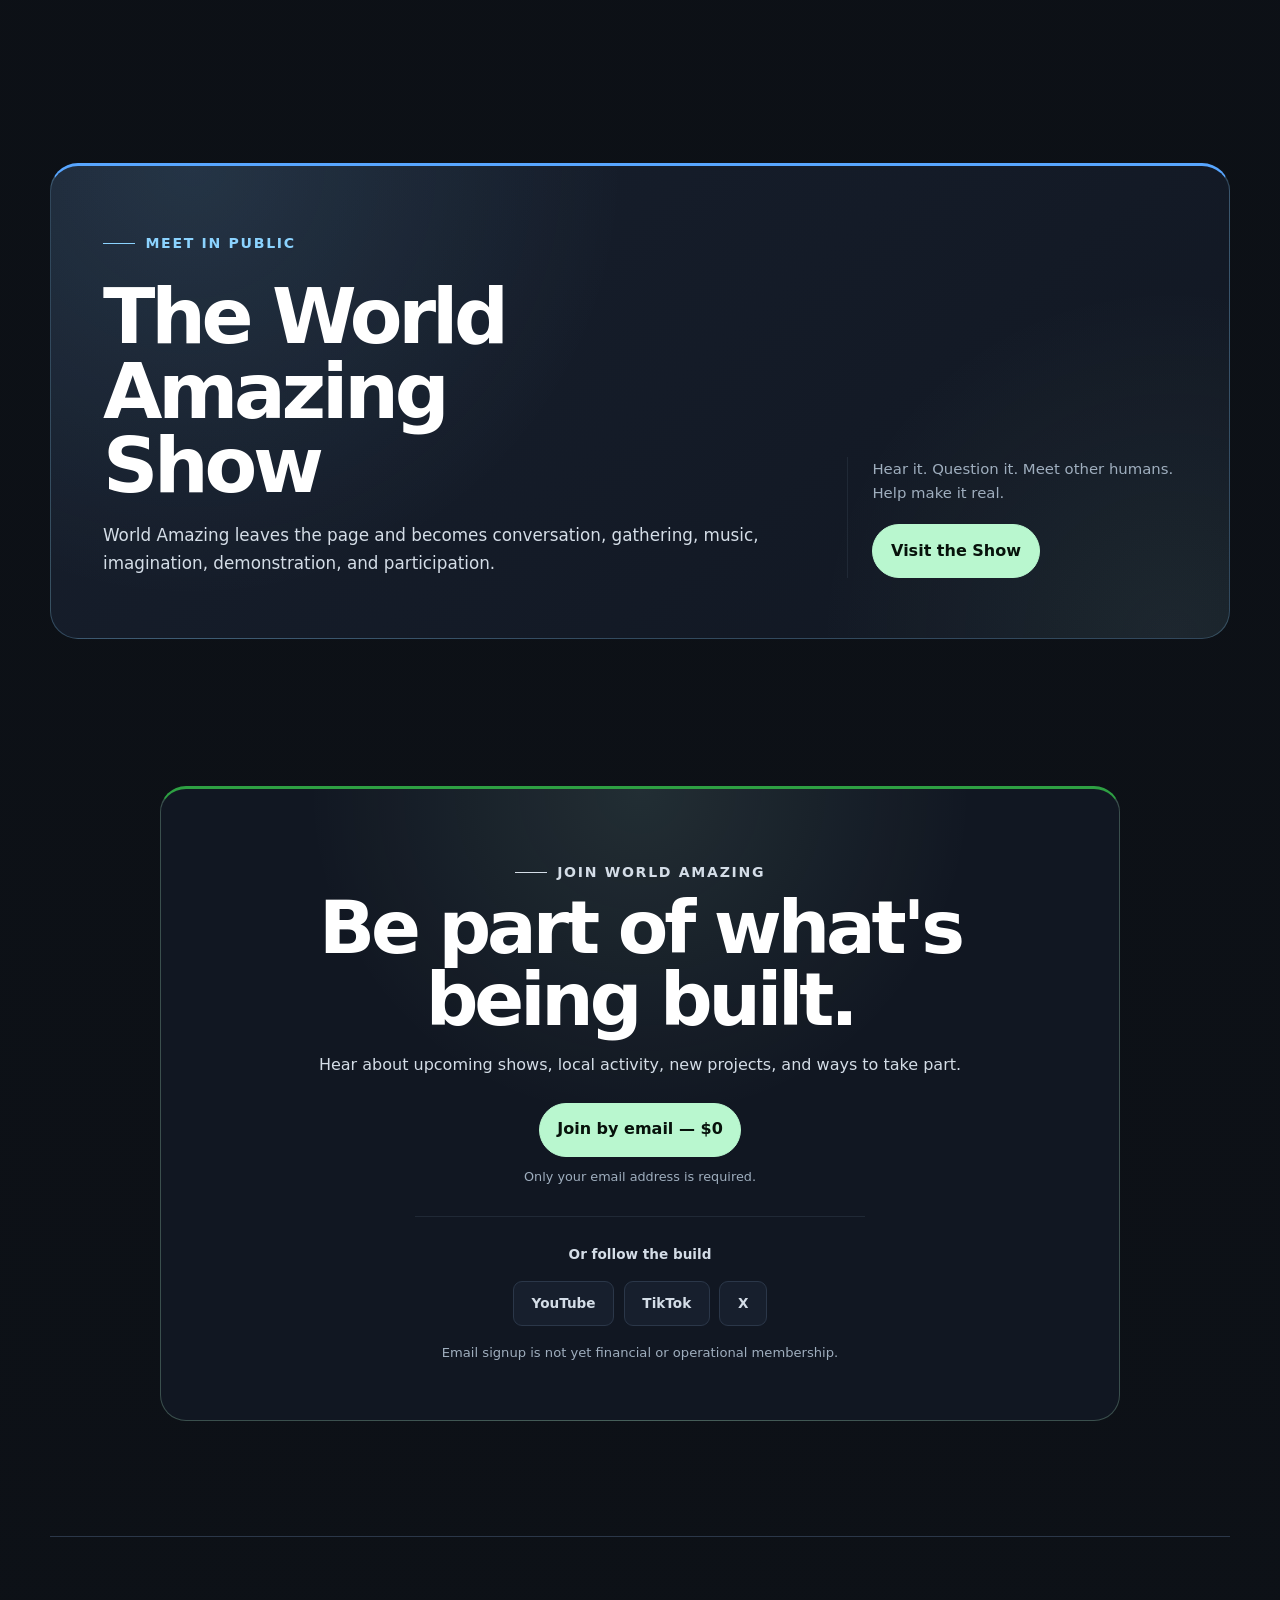
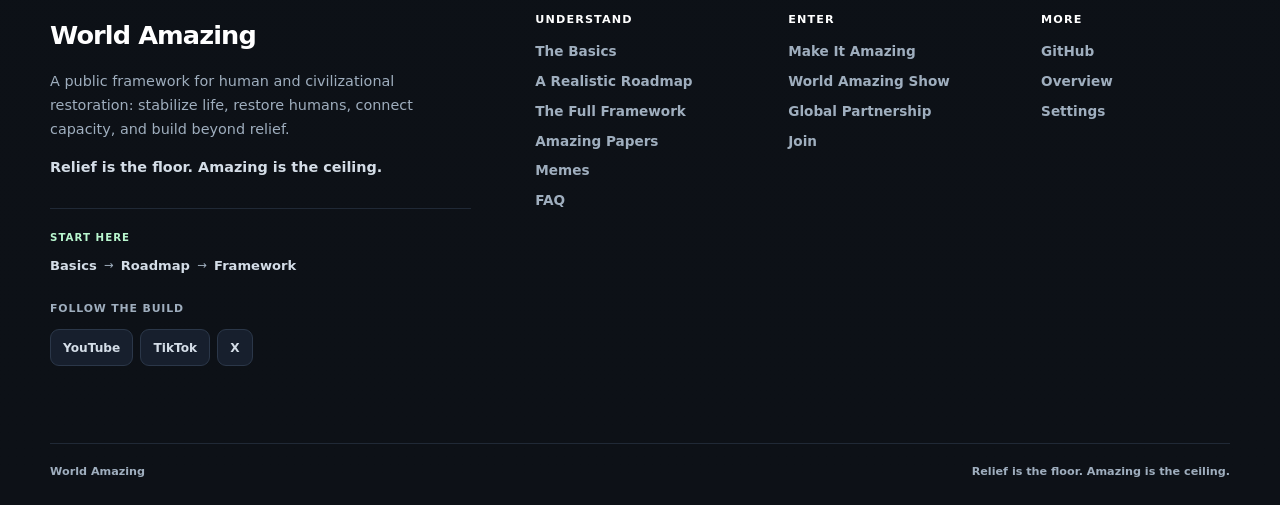
==== commit 8a87e24b: "Added socials, Improved homepage usability" ====
--- a/docs/index.html
+++ b/docs/index.html
@@ -5,6 +5,7 @@
   <meta charset="utf-8">
   <meta name="viewport" content="width=device-width, initial-scale=1">
   <meta name="color-scheme" content="dark only">
+  <meta name="darkreader-lock">
   <meta name="description" content="World Amazing is an open-source civilizational framework for guaranteeing life,
     returning human time, restoring the human, and building systems organized around relief, 
     truth, cooperation, and flourishing.">
@@ -2940,6 +2941,251 @@
     }
   </style>
 
+<!-- 01 — CONTINUE READING -->
+  <style>
+    /* =========================================================
+      01 — CONTINUE READING
+      ========================================================= */
+
+    .wa-opening__more {
+      margin: 0;
+    }
+
+    /* Disclosure control */
+
+    .wa-opening__more > summary {
+      display: flex;
+      align-items: center;
+      justify-content: space-between;
+      gap: 1.5rem;
+
+      padding:
+        1.6rem
+        clamp(1.35rem, 4vw, 3.5rem);
+
+      background:
+        linear-gradient(
+          100deg,
+          rgba(139, 211, 255, .055),
+          rgba(185, 247, 207, .025)
+        ),
+        var(--surface-2);
+
+      cursor: pointer;
+      list-style: none;
+
+      transition:
+        background 160ms ease,
+        color 160ms ease;
+    }
+
+    .wa-opening__more > summary::-webkit-details-marker {
+      display: none;
+    }
+
+    .wa-opening__more > summary::marker {
+      content: "";
+    }
+
+    /* Text */
+
+    .wa-opening__more-copy {
+      display: grid;
+      gap: .4rem;
+    }
+
+    .wa-opening__more-copy strong {
+      color: var(--blue);
+      font-size: 1rem;
+      font-weight: 850;
+    }
+
+    .wa-opening__more-copy small {
+      color: var(--muted);
+      font-size: .85rem;
+      line-height: 1.5;
+    }
+
+    /* Plus / minus */
+
+    .wa-opening__more > summary::after {
+      content: "+";
+
+      flex: none;
+
+      color: var(--blue);
+      font-size: 1.5rem;
+      font-weight: 700;
+    }
+
+    .wa-opening__more[open] > summary::after {
+      content: "−";
+    }
+
+    /* Open / closed labels */
+
+    .wa-opening__more-open {
+      display: none;
+    }
+
+    .wa-opening__more[open] .wa-opening__more-closed {
+      display: none;
+    }
+
+    .wa-opening__more[open] .wa-opening__more-open {
+      display: block;
+    }
+
+    /* Hover */
+
+    .wa-opening__more > summary:hover {
+      background: var(--surface-2);
+    }
+
+    .wa-opening__more > summary:hover strong {
+      color: var(--white);
+    }
+
+    /* Expanded content boundaries */
+
+    .wa-opening__more[open] > summary {
+      border-bottom: 1px solid var(--line);
+    }
+
+    .wa-opening__more > :not(summary) + :not(summary) {
+      border-top: 1px solid var(--line);
+    }
+
+    /* =========================================================
+      01 — CONTINUE READING / ENHANCED
+      ========================================================= */
+
+    .wa-opening__more > summary {
+      position: relative;
+
+      padding:
+        clamp(1.8rem, 3vw, 2.3rem)
+        clamp(1.35rem, 4vw, 3.5rem);
+
+      background:
+        linear-gradient(
+          110deg,
+          rgba(139, 211, 255, .105),
+          rgba(185, 247, 207, .035) 55%,
+          transparent
+        ),
+        var(--surface-2);
+
+      transition: background 180ms ease;
+    }
+
+    /* Accent rail */
+
+    .wa-opening__more > summary::before {
+      content: "";
+
+      position: absolute;
+      top: 0;
+      bottom: 0;
+      left: 0;
+
+      width: 4px;
+
+      background:
+        linear-gradient(
+          180deg,
+          var(--blue),
+          var(--green)
+        );
+
+      opacity: .75;
+      transition: opacity 180ms ease;
+    }
+
+    /* Heading */
+
+    .wa-opening__more-copy strong {
+      color: var(--white);
+
+      font-size: clamp(1.1rem, 1.8vw, 1.35rem);
+      font-weight: 900;
+      letter-spacing: -.025em;
+    }
+
+    /* Supporting copy */
+
+    .wa-opening__more-copy small {
+      color: var(--muted);
+
+      font-size: .88rem;
+      line-height: 1.5;
+    }
+
+    /* Circular expand indicator */
+
+    .wa-opening__more > summary::after {
+      content: "+";
+
+      display: grid;
+      place-items: center;
+      flex: 0 0 46px;
+
+      width: 46px;
+      height: 46px;
+
+      border: 1px solid rgba(139, 211, 255, .32);
+      border-radius: 50%;
+
+      background: rgba(139, 211, 255, .07);
+      color: var(--blue);
+
+      font-size: 1.6rem;
+      font-weight: 500;
+
+      transition:
+        border-color 180ms ease,
+        background 180ms ease,
+        transform 180ms ease;
+    }
+
+    /* Hover */
+
+    .wa-opening__more > summary:hover {
+      background:
+        linear-gradient(
+          110deg,
+          rgba(139, 211, 255, .15),
+          rgba(185, 247, 207, .055) 60%,
+          transparent
+        ),
+        var(--surface-2);
+    }
+
+    .wa-opening__more > summary:hover::before {
+      opacity: 1;
+    }
+
+    .wa-opening__more > summary:hover::after {
+      border-color: var(--blue);
+      background: rgba(139, 211, 255, .13);
+      transform: scale(1.06);
+    }
+
+    .wa-opening__more > summary:focus-visible {
+      outline: 2px solid var(--blue);
+      outline-offset: -3px;
+    }
+
+    /* Expanded state */
+
+    .wa-opening__more[open] > summary::after {
+      content: "−";
+
+      border-color: rgba(185, 247, 207, .4);
+      color: var(--green);
+    }
+</style>
+
   <!-- 02 THE UNDERLYING MOVE -->
   <style>
     /* =========================================================
@@ -4187,6 +4433,28 @@
       margin-right: auto;
     }
 
+    .join-panel__email {
+    margin-top: 1.5rem;
+  }
+
+  .join-panel--compact .join-panel__email-note {
+    margin: .6rem auto 0;
+    color: var(--muted);
+    font-size: .8rem;
+  }
+
+  .join-panel__follow {
+    max-width: 450px;
+    margin: 1.8rem auto 0;
+    padding-top: 1.5rem;
+    border-top: 1px solid var(--line-soft);
+  }
+
+  .join-panel__follow > span {
+    color: var(--soft);
+    font-size: .85rem;
+    font-weight: 800;
+  }
 
     /* =========================================================
     RESPONSIVE
@@ -4613,15 +4881,9 @@
               </a>
       
       
-              <a class="button button--green button--stacked" href="https://forms.gle/AdHLCHzLEFkhTdPN8" target="_blank"
-                rel="noopener">
-                <span>
-                  Join — $0 Today
-                </span>
-      
-                <span class="button__note">
-                  Email only
-                </span>
+              <a class="button button--green button--stacked" href="#join">
+                <span>Join — $0 Today</span>
+                <span class="button__note">Choose how to connect</span>
               </a>
       
       
@@ -5050,6 +5312,8 @@
 
 
       <!-- 01 THE CASE FOR POSSIBILITY -->
+
+        
       <div class="home-section-head" id="the-case">
       
         <div class="home-section-head__marker">
@@ -5076,8 +5340,8 @@
 
       <section class="wa-opening">
         <!-- =======================================================
-             01 — WHAT THIS COULD MEAN
-             ======================================================= -->
+                    01 — WHAT THIS COULD MEAN
+                    ======================================================= -->
       
         <div class="wa-opening__possibility">
       
@@ -5193,8 +5457,8 @@
       
       
         <!-- =======================================================
-             02 — THE WORLD CAN BE WORKED ON
-             ======================================================= -->
+                    02 — THE WORLD CAN BE WORKED ON
+                    ======================================================= -->
       
         <div class="wa-opening__workable">
       
@@ -5250,9 +5514,30 @@
         </div>
       
       
+        <!-- REST OF 01 — COLLAPSIBLE -->
+        <details class="wa-opening__more">
+        
+          <summary>
+            <span class="wa-opening__more-copy">
+        
+              <strong class="wa-opening__more-closed">
+                Continue reading 01
+              </strong>
+        
+              <strong class="wa-opening__more-open">
+                Collapse 01
+              </strong>
+        
+              <small>
+                Go deeper into what produces the world's problems—and what actual change requires to stop reproducing them.
+              </small>
+        
+            </span>
+          </summary>
+
         <!-- =======================================================
-             03 — TRIAGE IS NOT THE WHOLE SYSTEM
-             ======================================================= -->
+                    03 — TRIAGE IS NOT THE WHOLE SYSTEM
+                    ======================================================= -->
       
         <div class="wa-opening__triage">
       
@@ -5340,8 +5625,8 @@
       
       
         <!-- =======================================================
-             04 — FOLLOW THE PROBLEM
-             ======================================================= -->
+                    04 — FOLLOW THE PROBLEM
+                    ======================================================= -->
       
         <div class="wa-opening__trace">
       
@@ -5472,8 +5757,8 @@
       
       
         <!-- =======================================================
-             05 — FOLLOW THE HUMAN
-             ======================================================= -->
+                    05 — FOLLOW THE HUMAN
+                    ======================================================= -->
       
         <div class="wa-opening__human">
       
@@ -5576,8 +5861,8 @@
       
       
         <!-- =======================================================
-             06 — HUMAN NATURE
-             ======================================================= -->
+                    06 — HUMAN NATURE
+                    ======================================================= -->
       
         <div class="wa-opening__nature">
       
@@ -5679,8 +5964,8 @@
       
       
         <!-- =======================================================
-             07 — WHY THE SOLUTIONS CONVERGE
-             ======================================================= -->
+                    07 — WHY THE SOLUTIONS CONVERGE
+                    ======================================================= -->
       
         <div class="wa-opening__converge">
       
@@ -5765,23 +6050,23 @@
       
         </div>
       
-        
+      
         <!-- =======================================================
-             08 — HERE WE ARE
-             ======================================================= -->
-
+                    08 — HERE WE ARE
+                    ======================================================= -->
+      
         <div class="wa-opening__decision">
-        
+      
           <header>
-        
+      
             <p class="eyebrow">
               Understanding eventually becomes a decision
             </p>
-        
+      
             <h2>
               Here we are.
             </h2>
-        
+      
             <p class="wa-opening__decision-lead">
               Humans are born into a world already in motion.
               We develop inside what previous humans built,
@@ -5789,27 +6074,27 @@
               and help create the conditions
               that reach the humans who come next.
             </p>
-        
+      
             <p>
               Once that loop becomes visible,
               the question changes.
             </p>
-        
+      
           </header>
-        
-        
+      
+      
           <div class="wa-opening__decision-sequence">
-        
+      
             <article>
-        
+      
               <span>
                 We can see more now.
               </span>
-        
+      
               <strong>
                 Human behavior does not appear from nowhere.
               </strong>
-        
+      
               <p>
                 Fear, domination, concealment, shame,
                 unresolved injury, distorted authority,
@@ -5817,20 +6102,20 @@
                 violence, withdrawal, and other human patterns
                 develop somewhere and are reinforced somewhere.
               </p>
-        
+      
             </article>
-        
-        
+      
+      
             <article>
-        
+      
               <span>
                 We can interrupt the loop.
               </span>
-        
+      
               <strong>
                 What was transmitted does not have to be transmitted again.
               </strong>
-        
+      
               <p>
                 Adults can restore.
                 Families can change.
@@ -5840,20 +6125,20 @@
                 The developmental environment reaching the next human
                 can be different from the one that reached us.
               </p>
-        
+      
             </article>
-        
-        
+      
+      
             <article>
-        
+      
               <span>
                 And we can build differently.
               </span>
-        
+      
               <strong>
                 Understanding the cause creates somewhere to act.
               </strong>
-        
+      
               <p>
                 Protect life now.
                 Repair what can be repaired.
@@ -5861,25 +6146,25 @@
                 Build systems that make healthier outcomes
                 increasingly ordinary.
               </p>
-        
+      
             </article>
-        
+      
           </div>
-        
-        
+      
+      
           <div class="wa-opening__decision-standard">
-        
+      
             <span>
               The standard changes
             </span>
-        
+      
             <strong>
               No amount of human-caused suffering
               becomes acceptable simply because it is old,
               widespread, inherited, profitable,
               politically difficult, or familiar.
             </strong>
-        
+      
             <p>
               War does not become acceptable because humans have always fought.
               A child living in fear does not become acceptable because families
@@ -5891,32 +6176,32 @@
               Ecological destruction does not become acceptable because
               the economy learned to depend on it.
             </p>
-        
+      
             <p>
               History can explain how something came to exist.
               It does not require humanity to keep reproducing it.
             </p>
-        
+      
           </div>
-        
-        
+      
+      
           <div class="wa-opening__decision-hard">
-        
+      
             <div>
-        
+      
               <p class="eyebrow">
                 This will not all be comfortable
               </p>
-        
+      
               <h3>
                 The work includes looking at what happened to humanity.
               </h3>
-        
+      
             </div>
-        
-        
+      
+      
             <div>
-        
+      
               <p>
                 That means looking at families.
                 Childhood.
@@ -5934,7 +6219,7 @@
                 What people then did to others.
                 What each of us may still be carrying.
               </p>
-        
+      
               <p>
                 There will be grief.
                 There will be things people do not want to see.
@@ -5942,34 +6227,34 @@
                 There will be responsibility without the luxury
                 of pretending causation does not matter.
               </p>
-        
+      
               <strong>
                 The alternative is to keep passing it forward.
               </strong>
-        
+      
             </div>
-        
+      
           </div>
-        
-        
+      
+      
           <div class="wa-opening__decision-once">
-        
+      
             <span>
               Once and for all
             </span>
-        
+      
             <h3>
               We stop accepting the reproduction
               of preventable suffering as the normal condition of humanity.
             </h3>
-        
+      
             <p>
               “Once and for all” does not mean
               no new problem will ever appear,
               no human will ever cause harm,
               or one perfect system will finish history.
             </p>
-        
+      
             <p>
               It means humanity becomes a civilization
               that does not simply name a recurring failure,
@@ -5978,75 +6263,75 @@
               hand it to the next generation,
               and call that reality.
             </p>
-        
-        
+      
+      
             <div class="wa-opening__decision-loop">
-        
+      
               <span>See it</span>
               <i aria-hidden="true">→</i>
-        
+      
               <span>Understand it</span>
               <i aria-hidden="true">→</i>
-        
+      
               <span>Protect life</span>
               <i aria-hidden="true">→</i>
-        
+      
               <span>Trace the causes</span>
               <i aria-hidden="true">→</i>
-        
+      
               <span>Build</span>
               <i aria-hidden="true">→</i>
-        
+      
               <span>Test</span>
               <i aria-hidden="true">→</i>
-        
+      
               <span>Correct</span>
               <i aria-hidden="true">→</i>
-        
+      
               <span>Keep going</span>
-        
+      
             </div>
-        
+      
           </div>
-        
-        
+      
+      
           <div class="wa-opening__generation">
-        
+      
             <p>
               Every generation inherits conditions
               it did not choose.
             </p>
-        
+      
             <strong>
               What if this is the generation
               that stops passing so much of it on?
             </strong>
-        
+      
             <p>
               What one generation can only imagine,
               another can inherit as the ordinary conditions of life.
             </p>
-        
+      
           </div>
-        
-        
+      
+      
           <div class="wa-opening__decision-handoff">
-        
+      
             <span>
               Understanding is not the end of the work.
             </span>
-        
+      
             <strong>
               It tells us where to build.
             </strong>
-        
+      
           </div>
-        
+      
         </div>
-
+      
         <!-- =======================================================
-             09 — BIZARRELY LOGISTICAL
-             ======================================================= -->
+                    09 — BIZARRELY LOGISTICAL
+                    ======================================================= -->
       
         <div class="wa-opening__logistics">
       
@@ -6137,8 +6422,8 @@
       
       
         <!-- =======================================================
-             10 — TIME HORIZONS
-             ======================================================= -->
+                    10 — TIME HORIZONS
+                    ======================================================= -->
       
         <div class="wa-opening__horizons">
       
@@ -6263,8 +6548,8 @@
       
       
         <!-- =======================================================
-             11 — KEEP THE STRUCTURE CLEAR
-             ======================================================= -->
+                    11 — KEEP THE STRUCTURE CLEAR
+                    ======================================================= -->
       
         <div class="wa-opening__distinctions">
       
@@ -6375,8 +6660,8 @@
       
       
         <!-- =======================================================
-             CLOSE / HANDOFF
-             ======================================================= -->
+                    CLOSE / HANDOFF
+                    ======================================================= -->
       
         <footer class="wa-opening__close">
       
@@ -6422,8 +6707,10 @@
           </strong>
       
         </footer>
-      
-      </section>
+
+        </details>
+      
+      </section>  
 
 
       <!-- BRIDGE: OPENING → POSSIBILITY -->
@@ -7359,22 +7646,41 @@
       <!-- JOIN -->
       <section class="public-section join-section" id="join">
         <div class="join-panel join-panel--compact">
+      
           <p class="eyebrow">Join World Amazing</p>
-
-          <h2>$0 today. Email only.</h2>
-
+      
+          <h2>Be part of what's being built.</h2>
+      
           <p>
-            Hear about participation, projects, local activity,
-            the Show, and the first nodes as they develop.
+            Hear about upcoming shows, local activity,
+            new projects, and ways to take part.
           </p>
-
-          <a class="button button--green" href="https://forms.gle/AdHLCHzLEFkhTdPN8" target="_blank" rel="noopener">
-            Join World Amazing
+      
+          <a class="button button--green join-panel__email" href="https://forms.gle/AdHLCHzLEFkhTdPN8" target="_blank"
+            rel="noopener">
+            Join by email — $0
           </a>
-
+      
+          <p class="join-panel__email-note">
+            Only your email address is required.
+          </p>
+      
+          <div class="join-panel__follow">
+      
+            <span>Or follow the build</span>
+      
+            <div class="wa-social-links">
+              <a href="https://www.youtube.com/@worldamazinghq" target="_blank" rel="noopener">YouTube</a>
+              <a href="https://www.tiktok.com/@worldamazinghq" target="_blank" rel="noopener">TikTok</a>
+              <a href="https://x.com/worldamazinghq" target="_blank" rel="noopener">X</a>
+            </div>
+      
+          </div>
+      
           <small>
-            This is not yet financial or operational membership.
+            Email signup is not yet financial or operational membership.
           </small>
+      
         </div>
       </section>
 
@@ -7437,6 +7743,18 @@
               </div>
       
             </div>
+
+            <div class="footer-social">
+            
+              <span>Follow the build</span>
+            
+              <div class="wa-social-links">
+                <a href="https://www.youtube.com/@worldamazinghq" target="_blank" rel="noopener">YouTube</a>
+                <a href="https://www.tiktok.com/@worldamazinghq" target="_blank" rel="noopener">TikTok</a>
+                <a href="https://x.com/worldamazinghq" target="_blank" rel="noopener">X</a>
+              </div>
+            
+            </div>
       
           </div>
       
--- a/docs/assets/main.css
+++ b/docs/assets/main.css
@@ -4107,4 +4107,42 @@
         font-size: clamp(1.85rem, 9vw, 2.8rem);
     }
 
+}
+
+
+
+.wa-social-links {
+    display: flex;
+    flex-wrap: wrap;
+    justify-content: center;
+    gap: .6rem;
+    margin-top: .85rem;
+}
+
+.wa-social-links a {
+    display: inline-flex;
+    align-items: center;
+    justify-content: center;
+    padding: .65rem 1.1rem;
+
+    border: 1px solid var(--line);
+    border-radius: 9px;
+
+    background: var(--surface-2);
+    color: var(--soft);
+
+    font-size: .85rem;
+    font-weight: 800;
+    text-decoration: none;
+
+    transition: border-color 160ms ease,
+        color 160ms ease,
+        background 160ms ease;
+}
+
+.wa-social-links a:hover,
+.wa-social-links a:focus-visible {
+    border-color: var(--blue);
+    background: var(--surface);
+    color: var(--white);
 }
--- a/docs/assets/footer.css
+++ b/docs/assets/footer.css
@@ -259,4 +259,32 @@
         grid-column: auto;
     }
 
-}+}
+
+
+
+.footer-social {
+    margin-top: 1.5rem;
+}
+
+.footer-social>span {
+    display: block;
+
+    color: var(--muted);
+    font-size: .68rem;
+    font-weight: 900;
+    letter-spacing: .08em;
+    text-transform: uppercase;
+}
+
+.footer-social .wa-social-links {
+    justify-content: flex-start;
+    gap: .45rem;
+    margin-top: .7rem;
+}
+
+.footer-social .wa-social-links a {
+    padding: .45rem .75rem;
+    font-size: .76rem;
+}
+
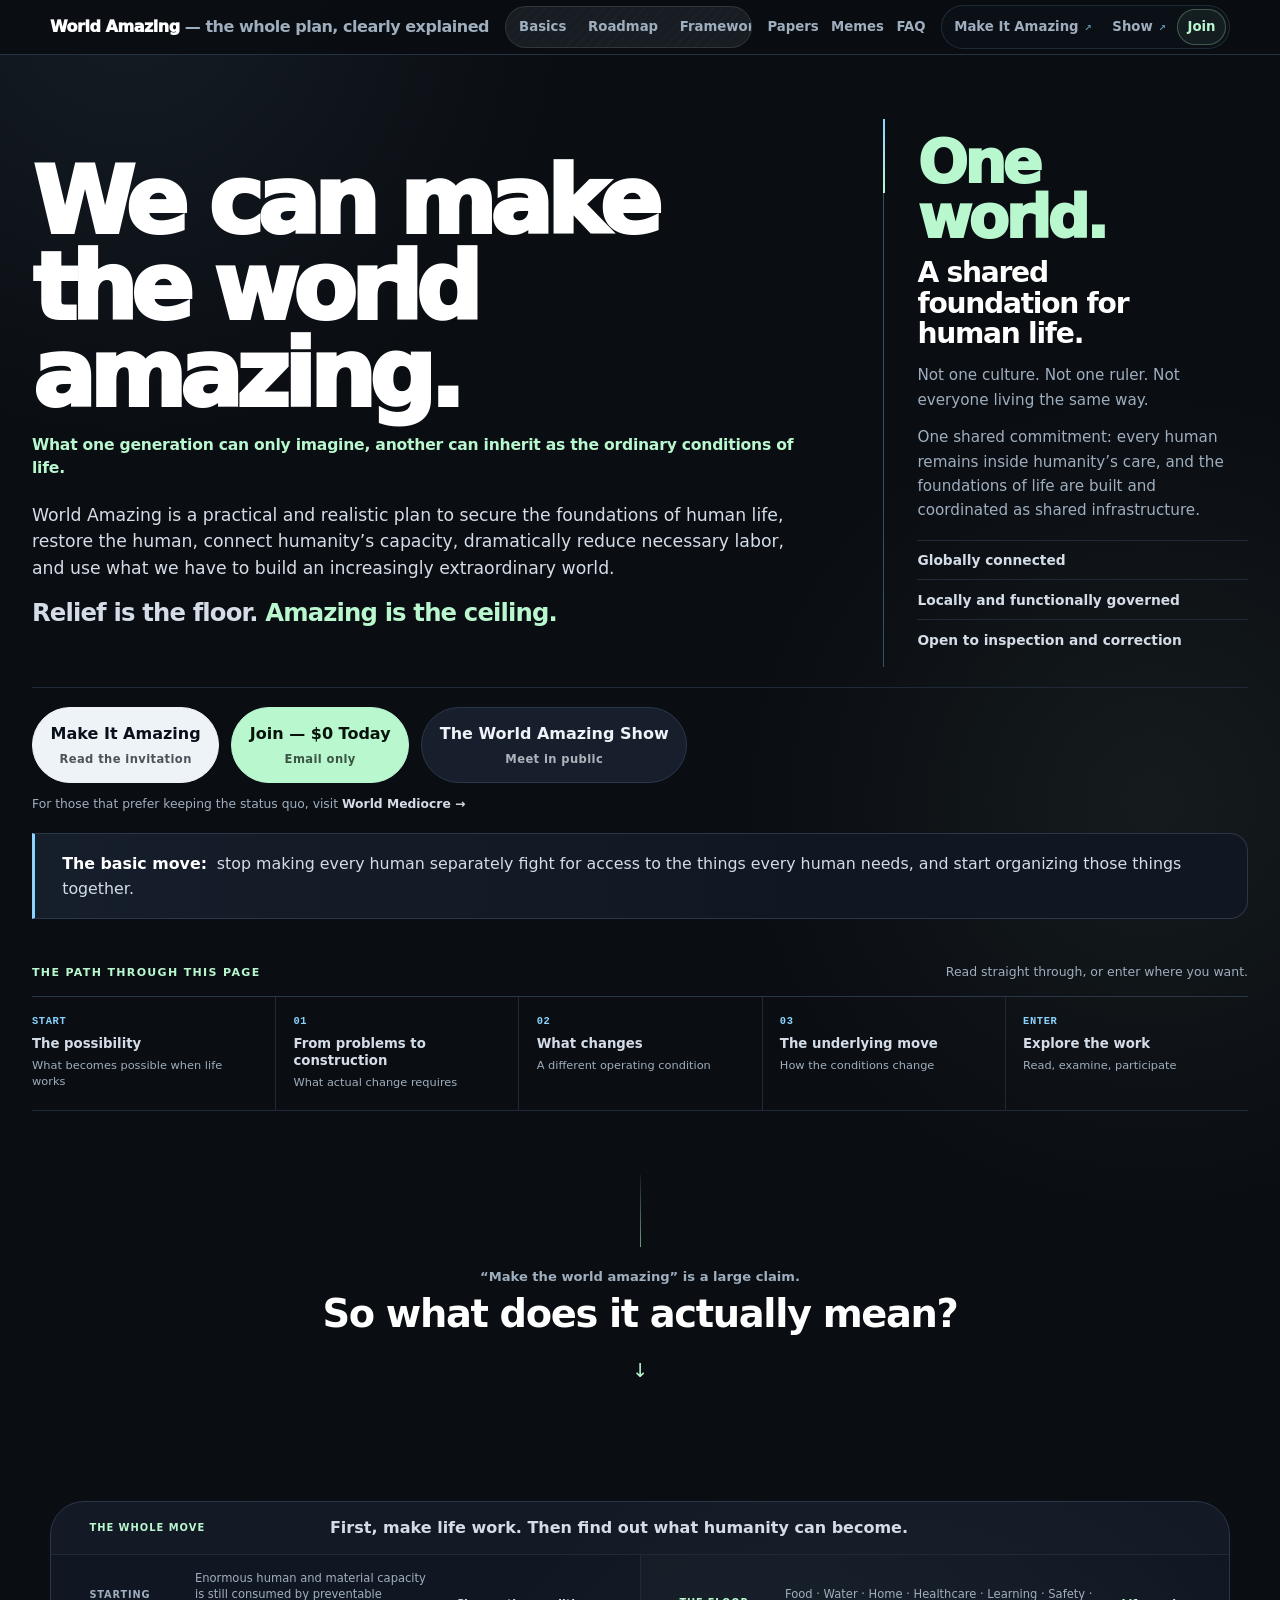
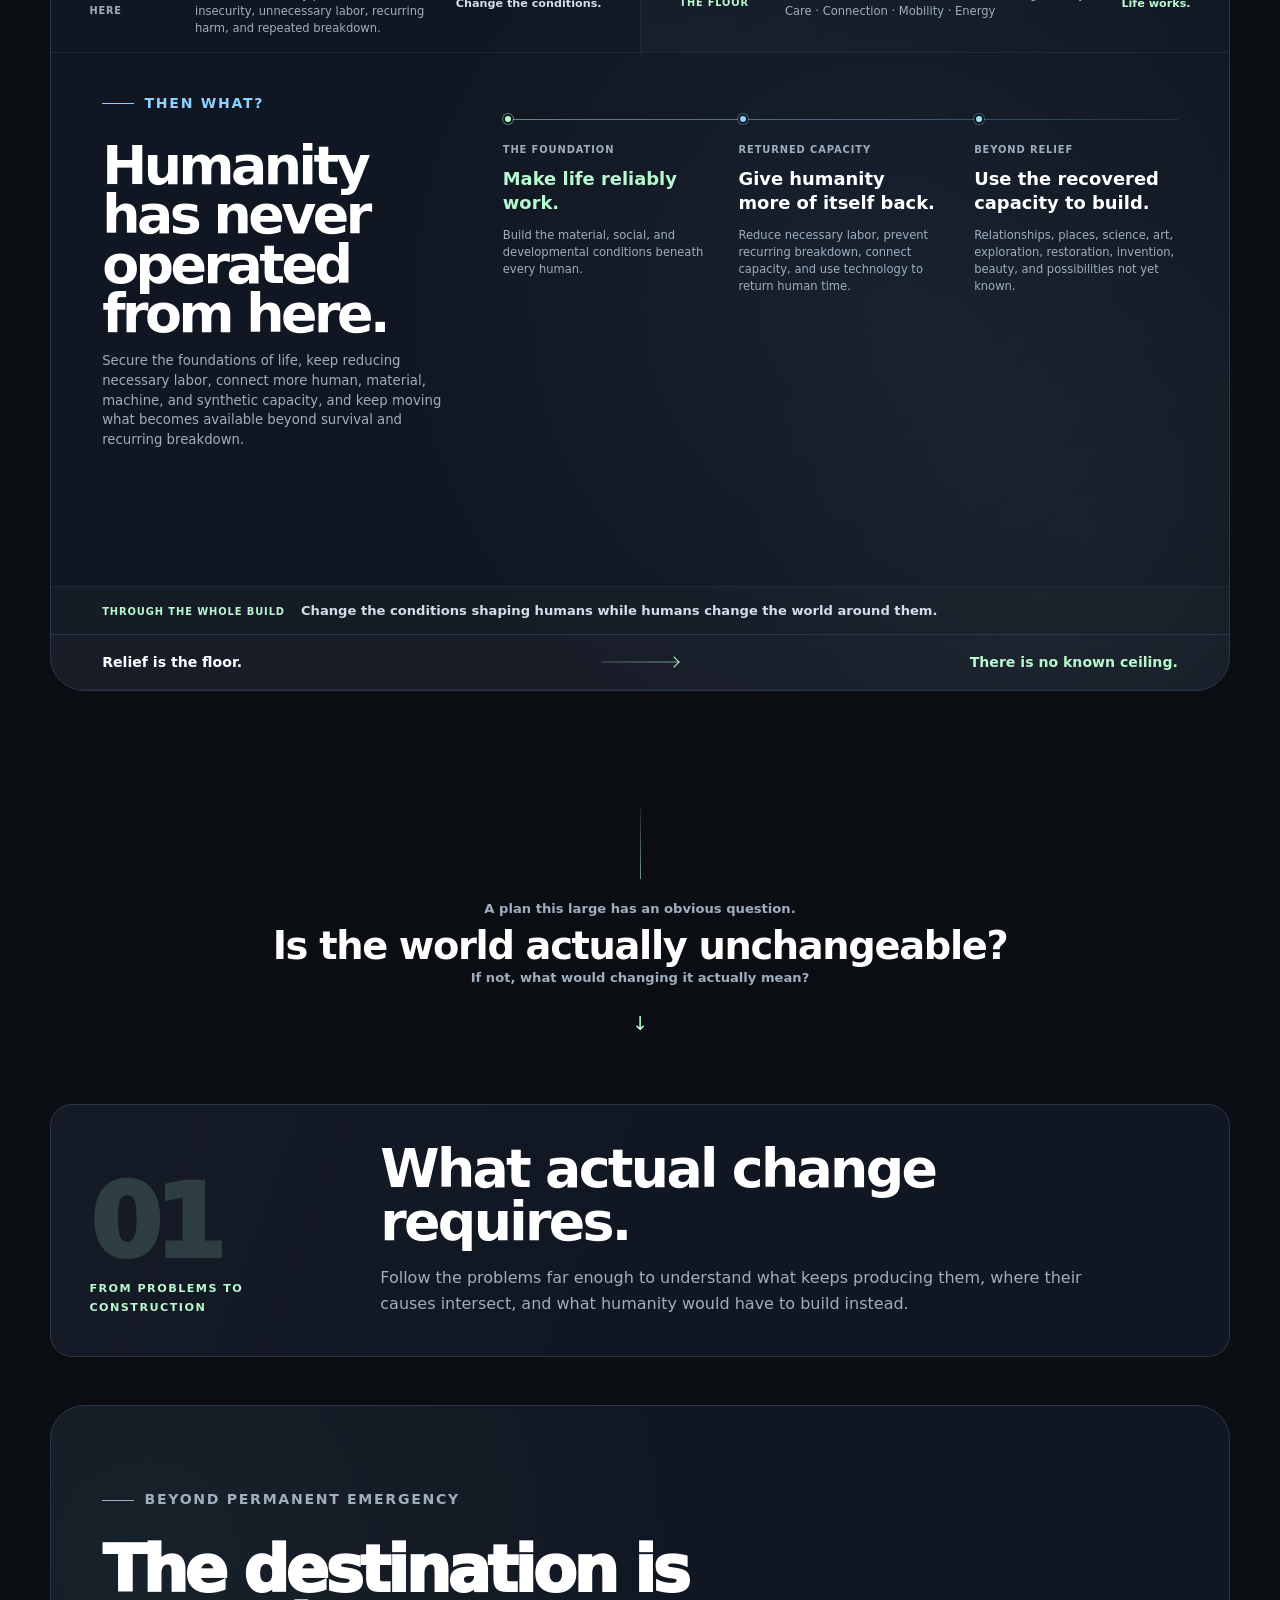
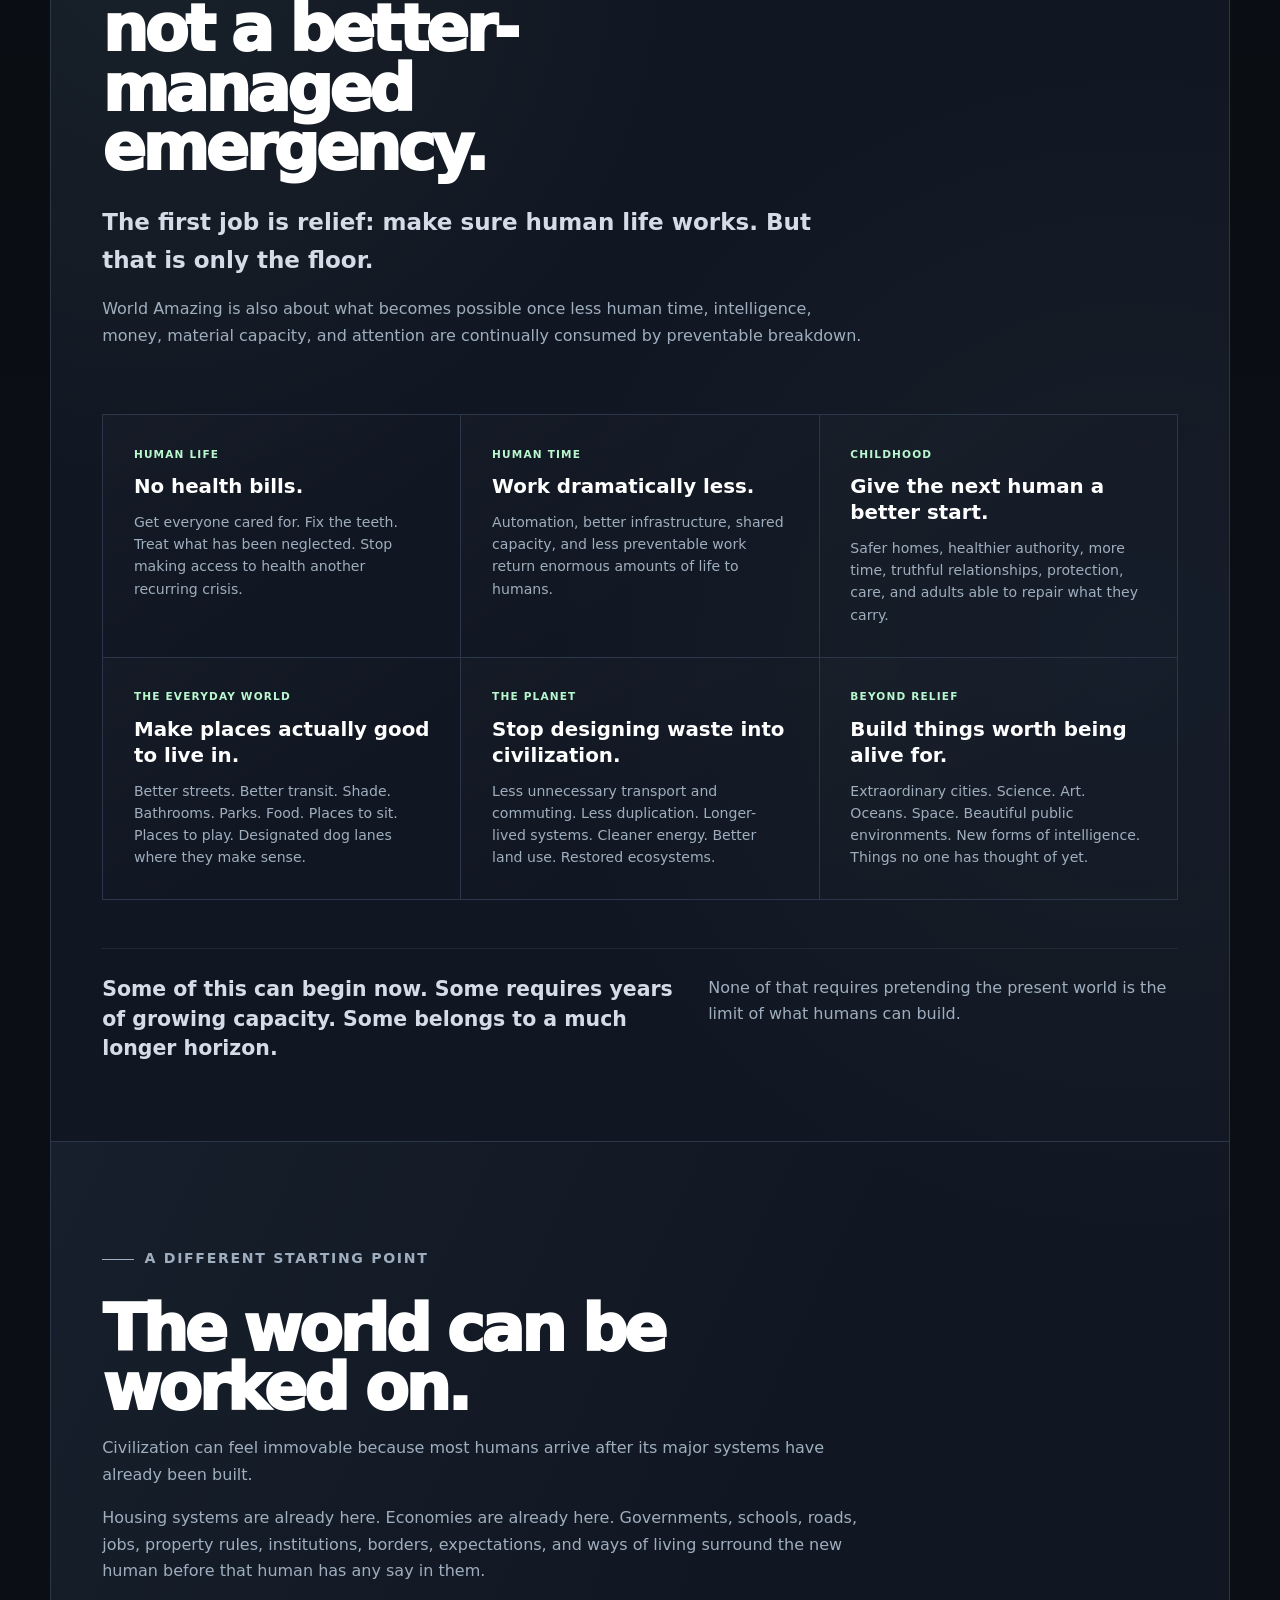
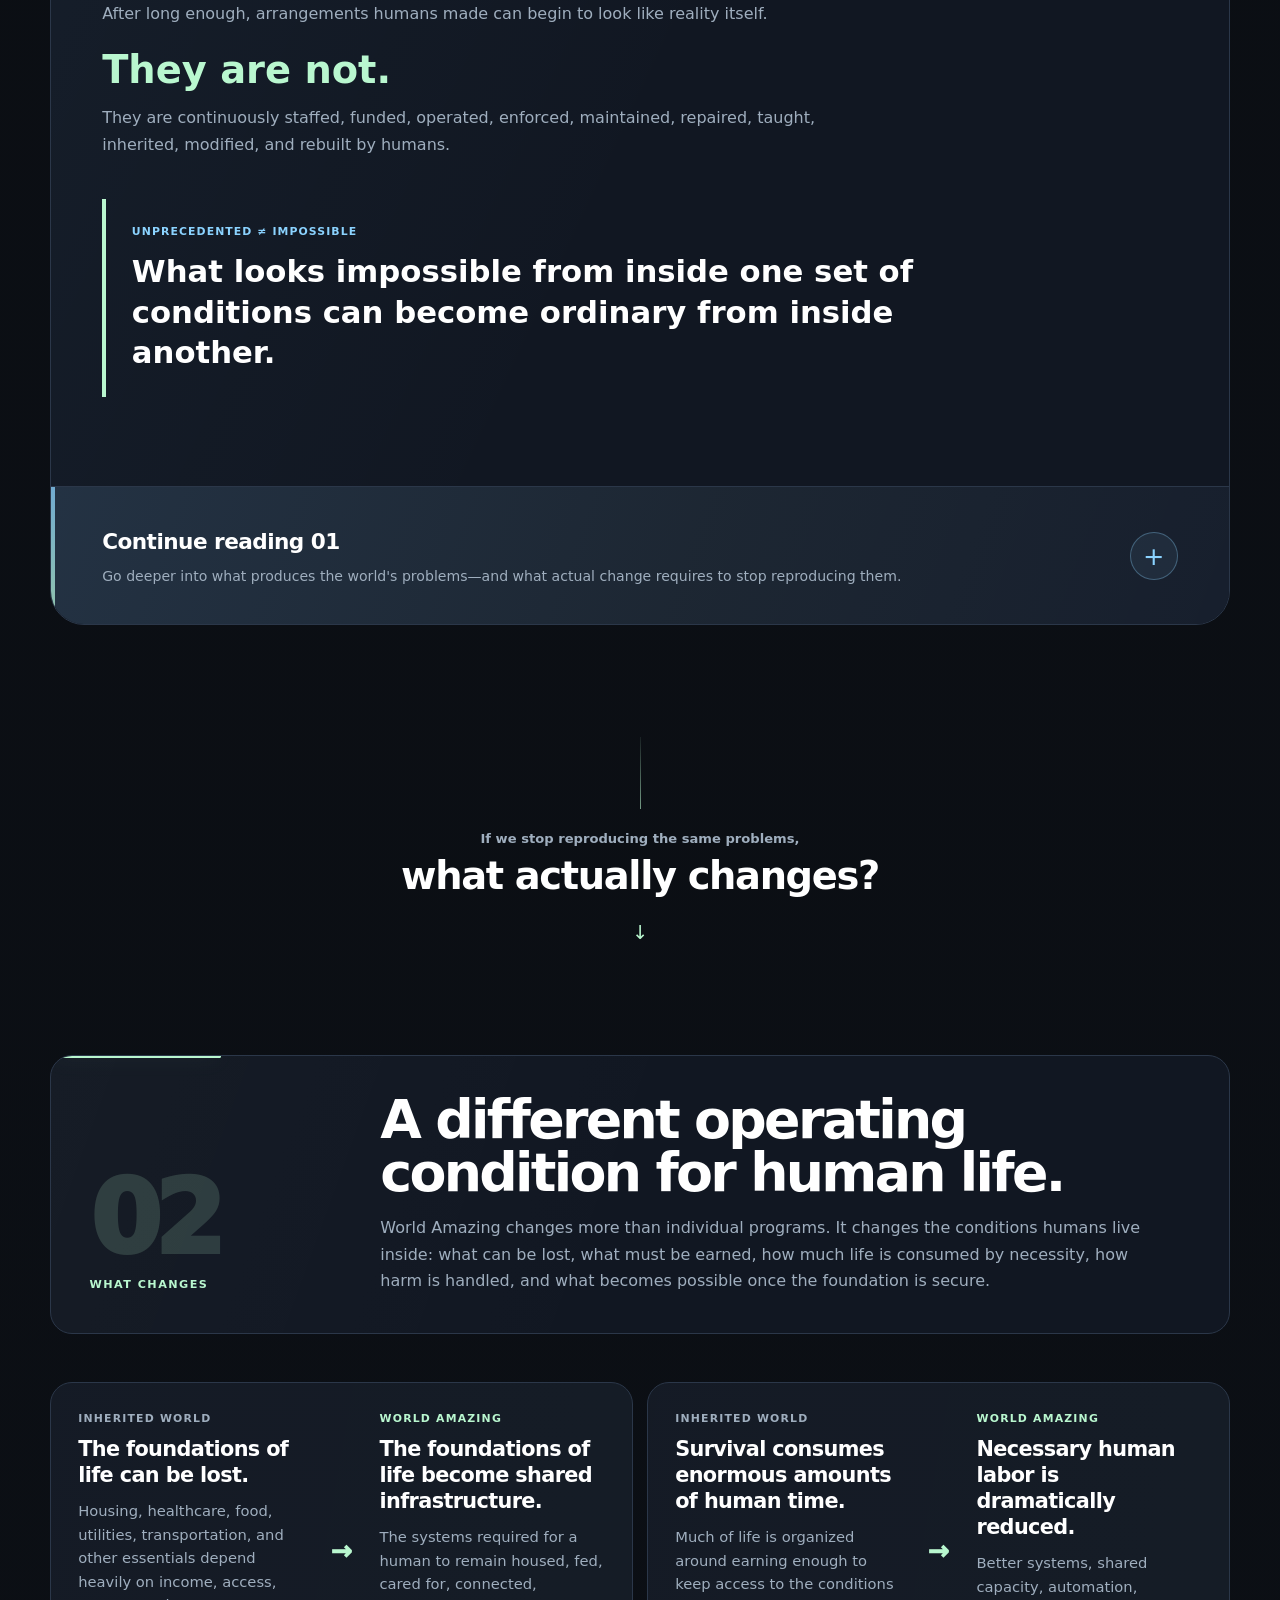
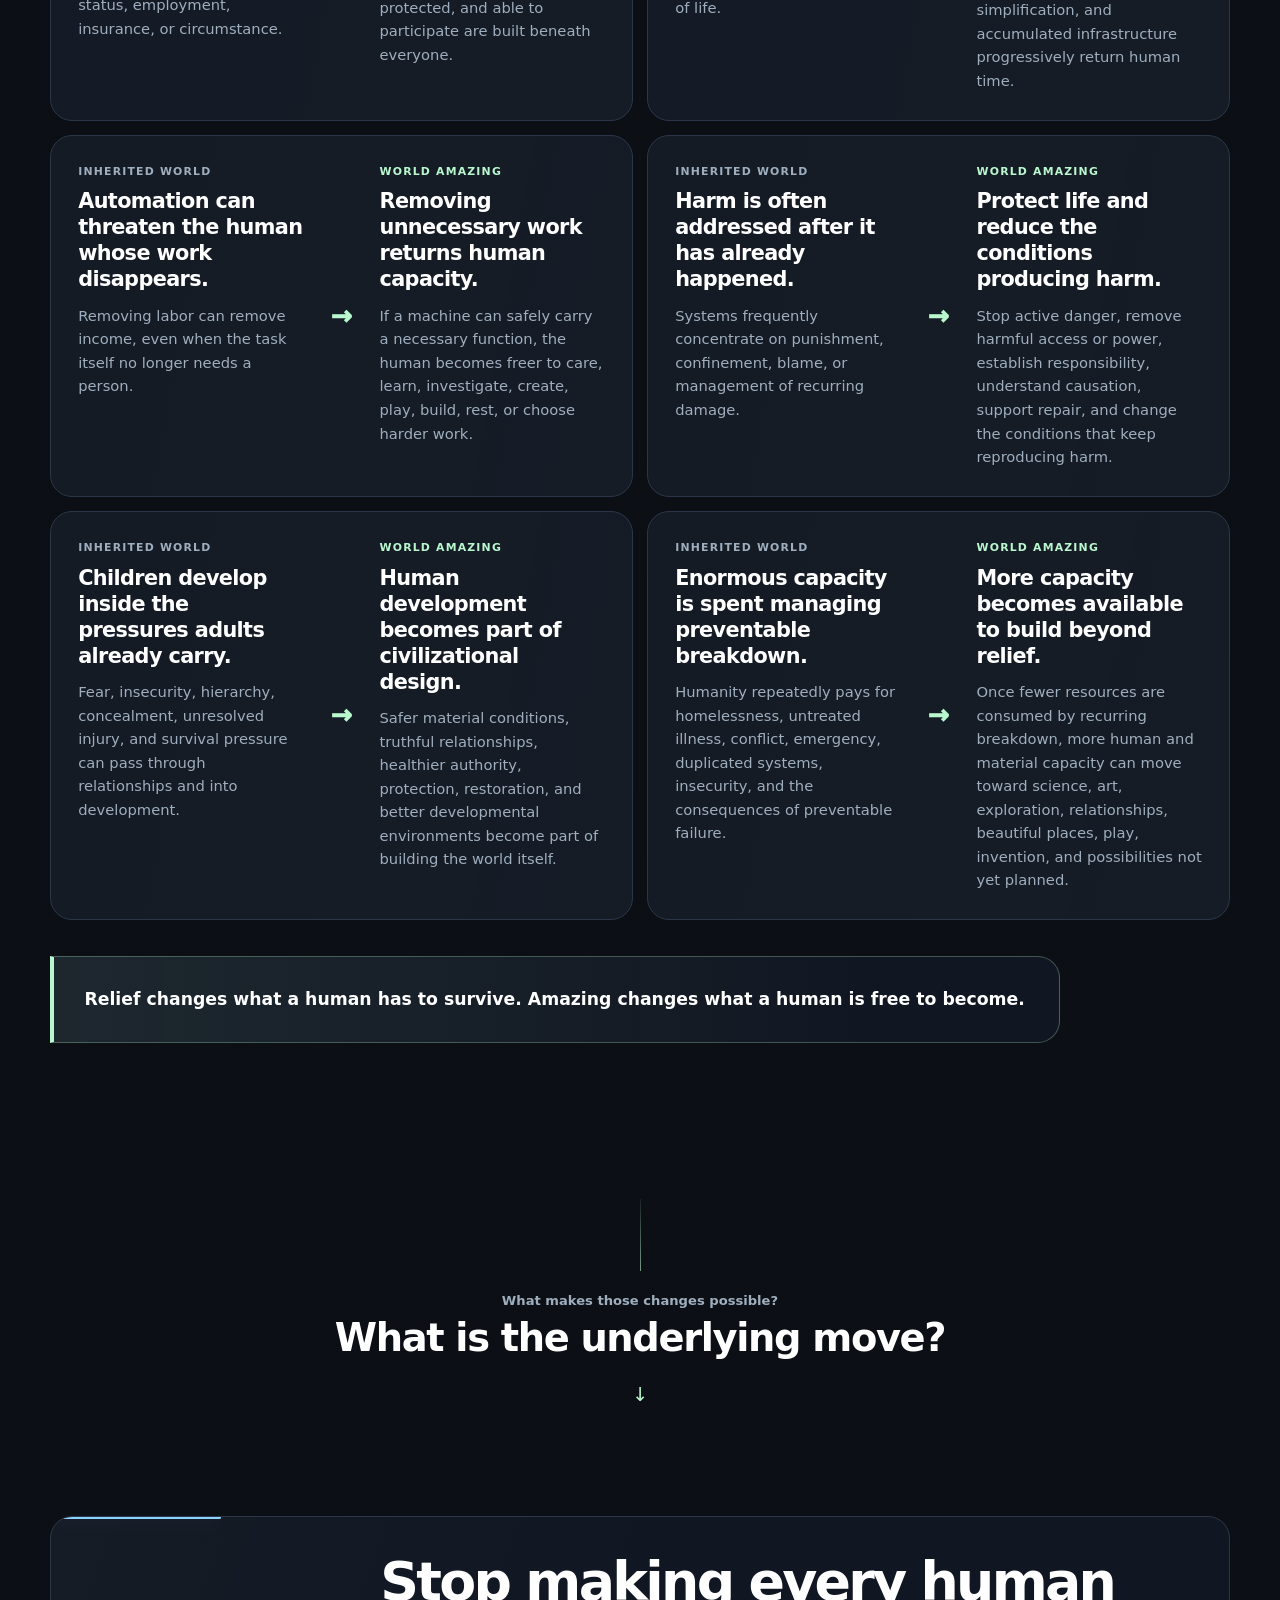
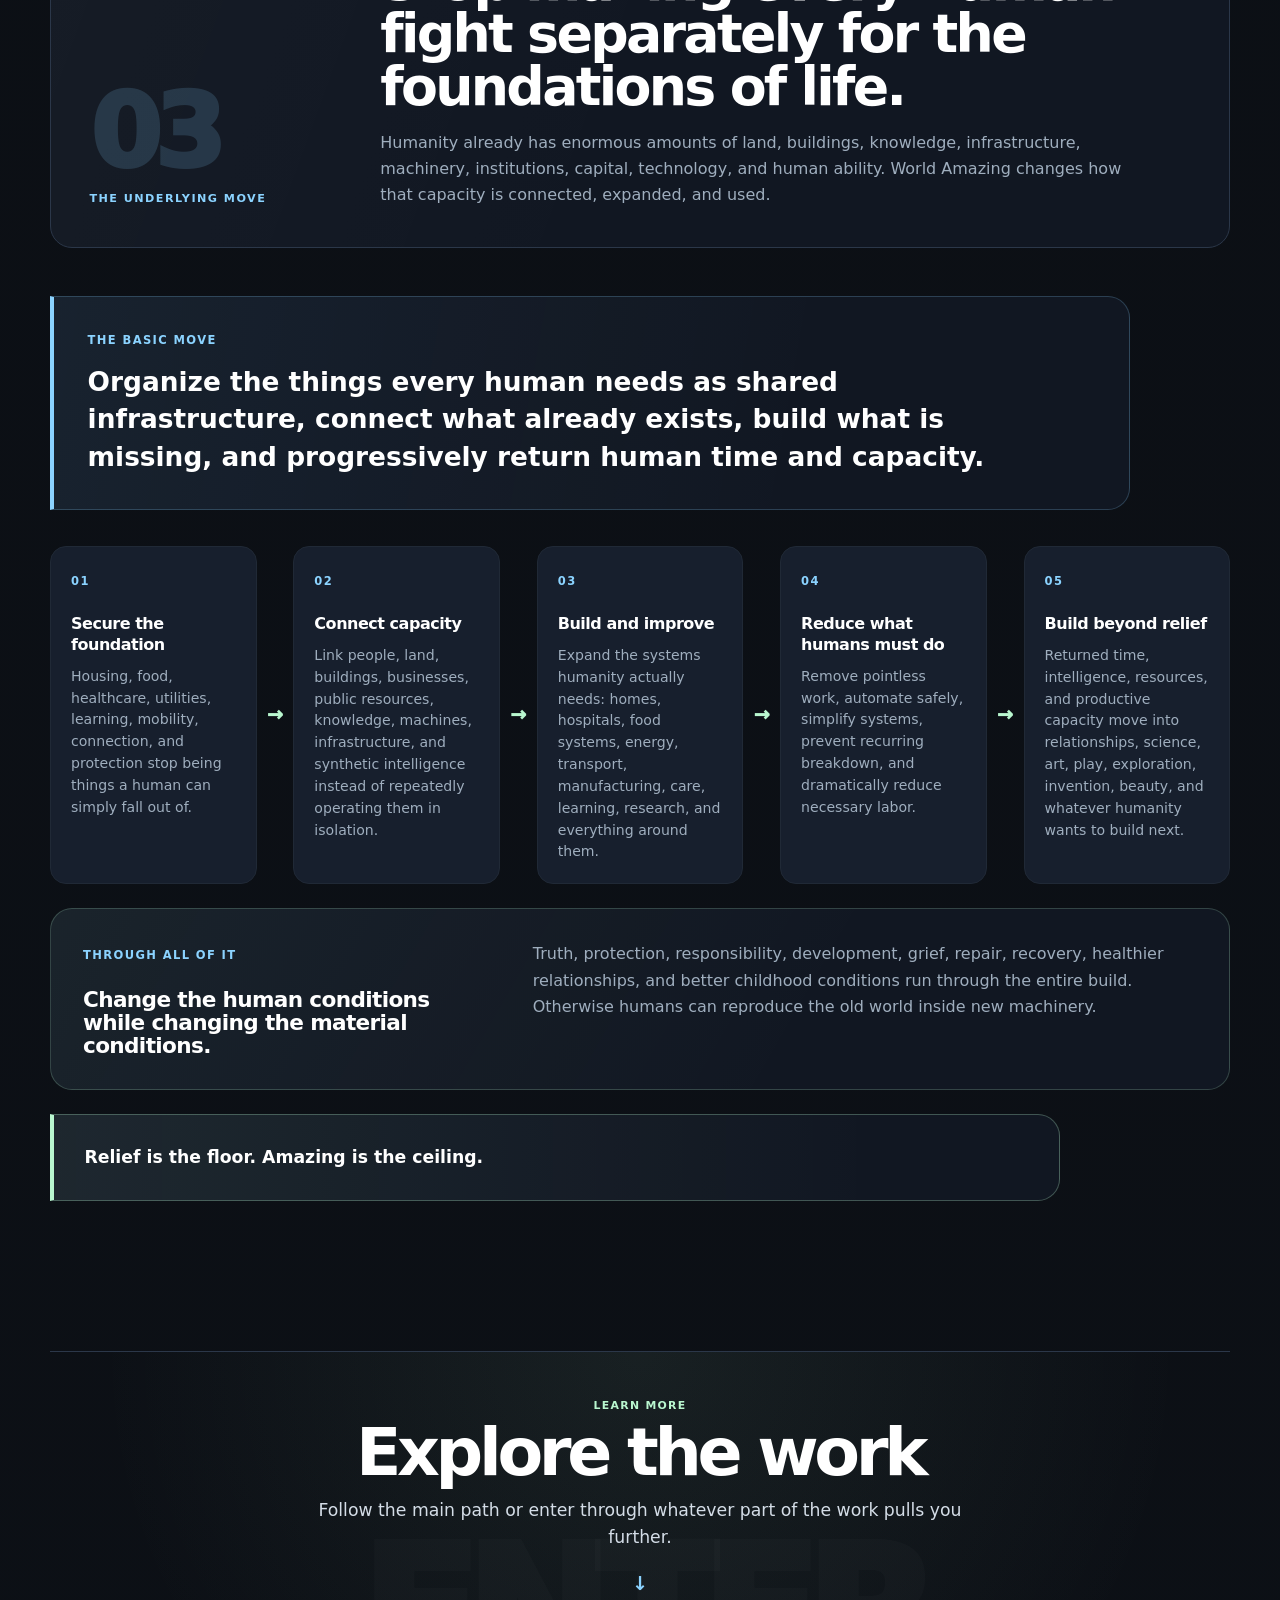
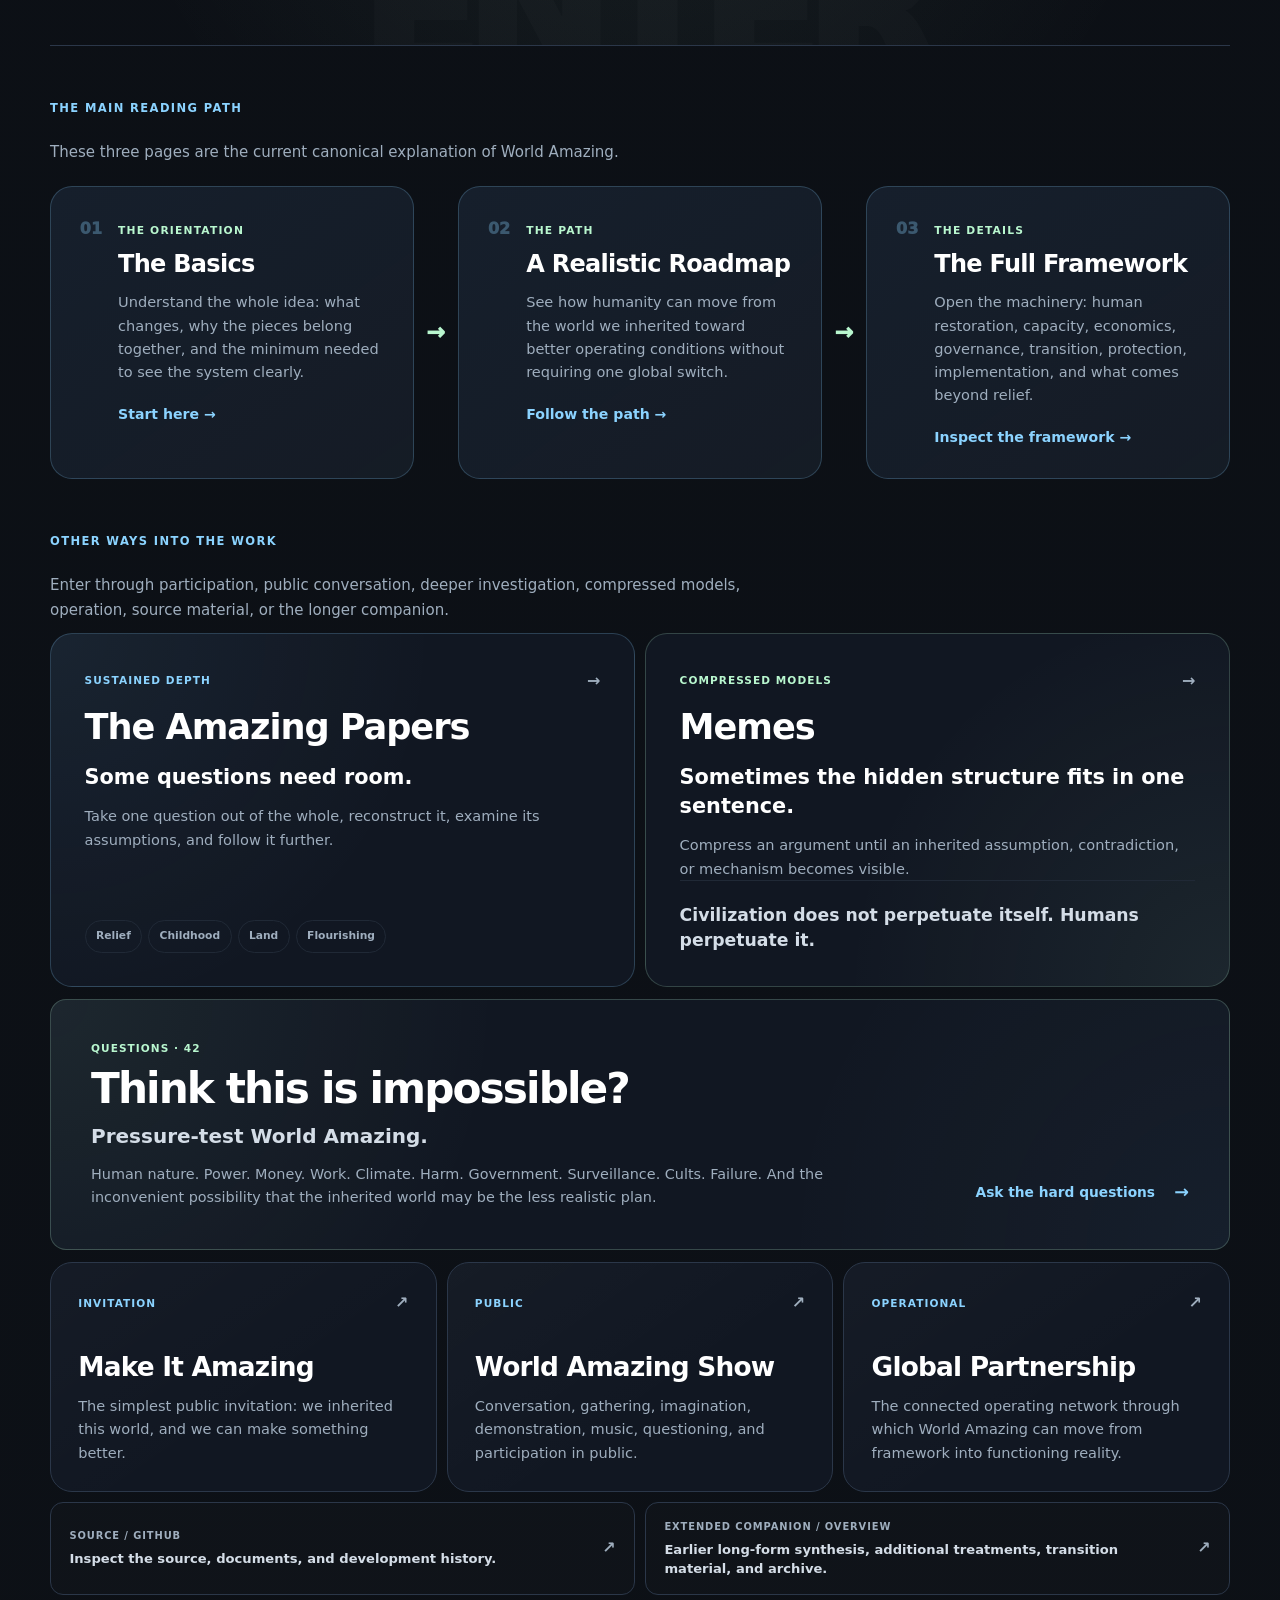
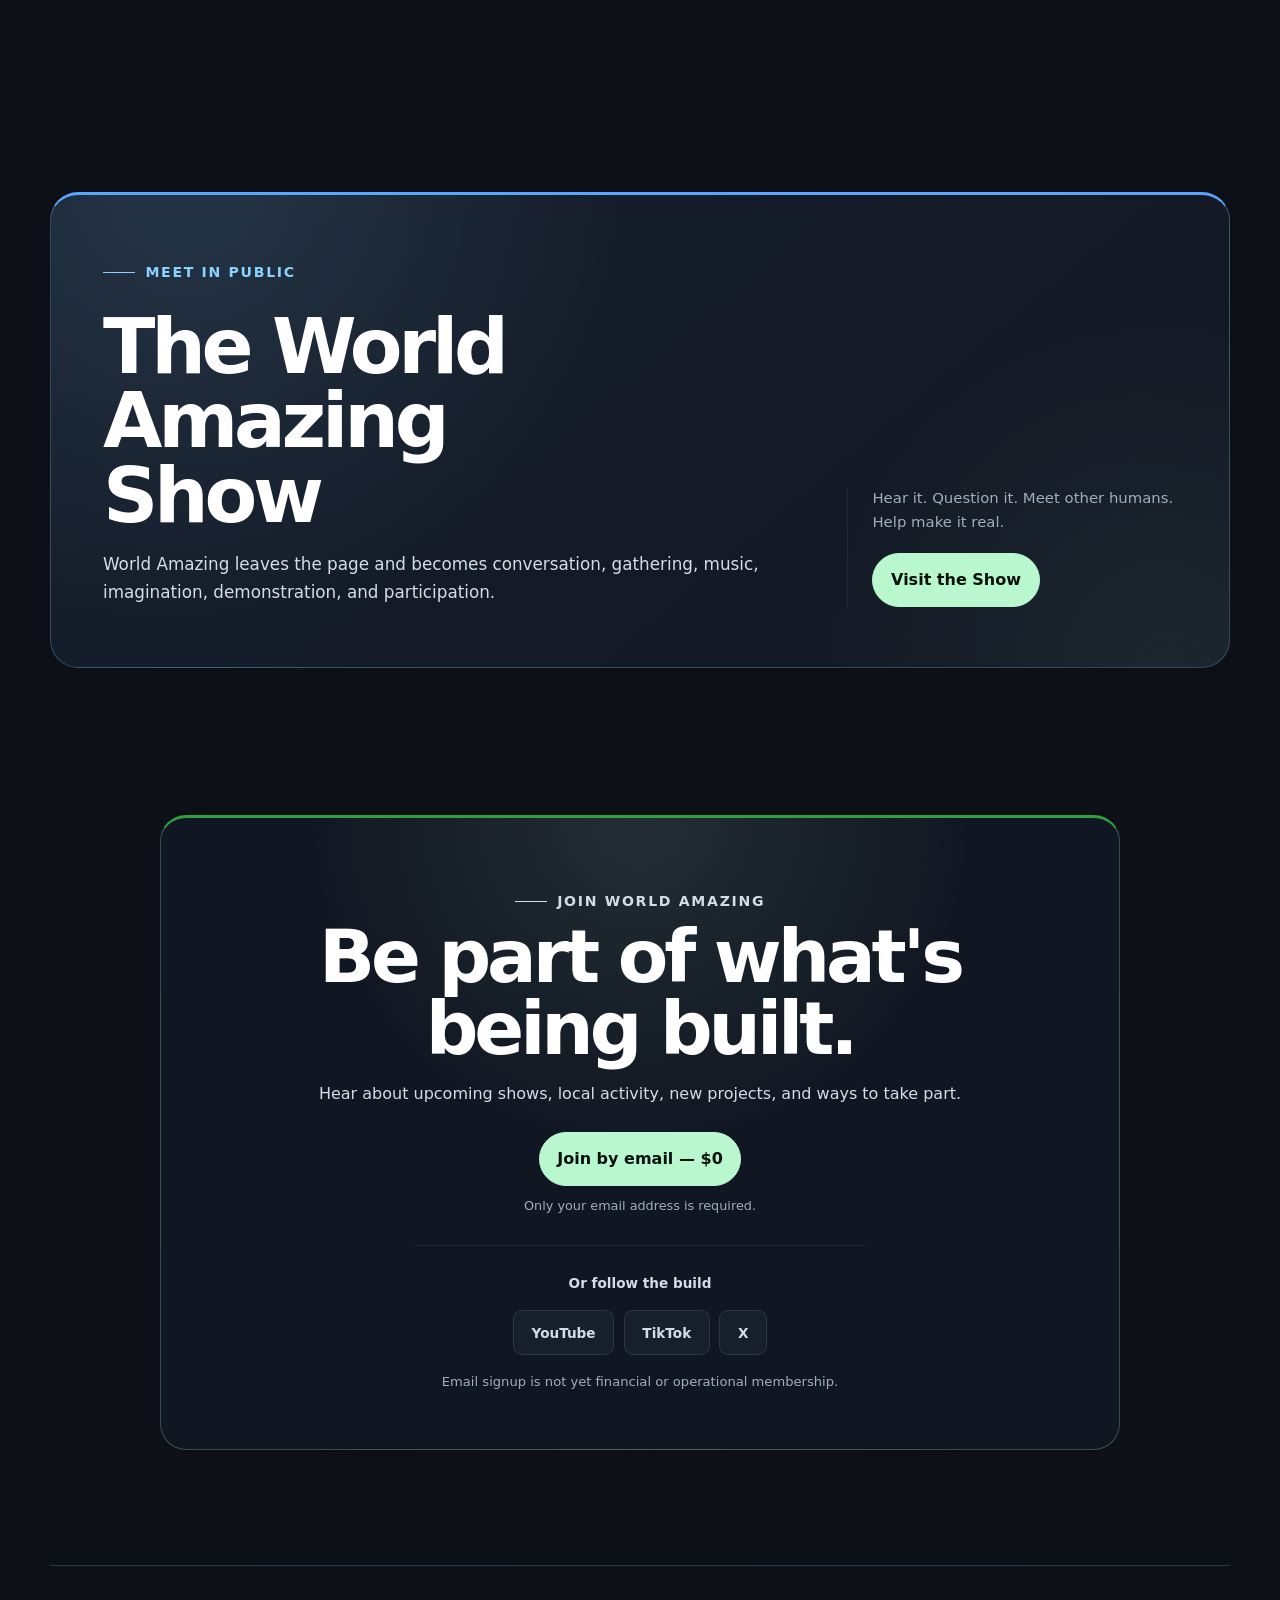
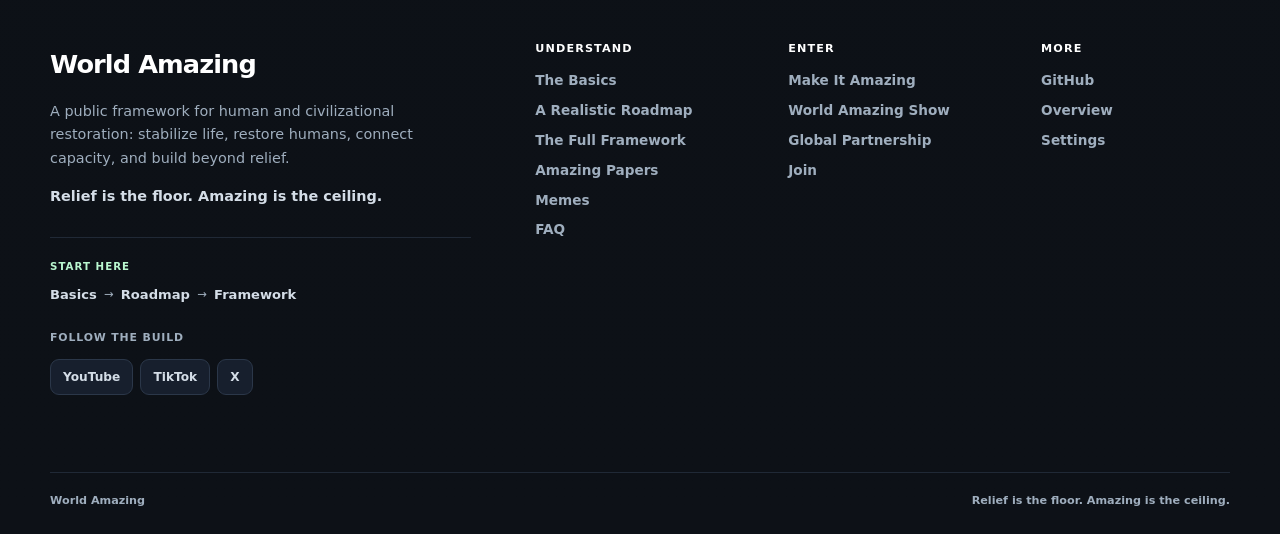
==== commit df7e4e42: "Index page improvements, mainly hero" ====
--- a/docs/index.html
+++ b/docs/index.html
@@ -463,6 +463,409 @@
         }
 
     }
+  </style>
+
+  <style>
+    /* =========================================================
+     WORLD AMAZING — HOMEPAGE HERO FACELIFT
+     Place LAST in the homepage <head>, after other hero styles.
+     Scoped to .hero--editorial to avoid changes to other pages.
+     ========================================================= */
+  
+    .hero--editorial {
+      position: relative;
+      padding: clamp(2.9rem, 5vw, 4.25rem) 0 0;
+    }
+  
+    /* The declaration and companion principle are a unified composition. */
+    .hero--editorial .hero-grid {
+      display: grid;
+      grid-template-columns: minmax(0, 1.62fr) minmax(285px, .74fr);
+      gap: clamp(2rem, 4.1vw, 4rem);
+      align-items: center;
+    }
+  
+    .hero--editorial .hero-main {
+      min-width: 0;
+    }
+  
+    .hero--editorial h1 {
+      width: 100%;
+      max-width: 10.5ch;
+      margin: 0;
+      font-size: clamp(4rem, 7.25vw, 6.8rem);
+      font-weight: 950;
+      line-height: .93;
+      letter-spacing: -.067em;
+      text-wrap: balance;
+    }
+  
+    .hero--editorial .hero-thesis {
+      max-width: 790px;
+      margin: 1rem 0 0;
+      color: var(--green);
+      font-size: clamp(.95rem, 1.22vw, 1.09rem);
+      font-weight: 780;
+      line-height: 1.45;
+      letter-spacing: -.015em;
+    }
+  
+    .hero--editorial .hero-copy {
+      max-width: 760px;
+      margin: 1.4rem 0 0;
+      color: var(--soft);
+      font-size: clamp(1.03rem, 1.35vw, 1.2rem);
+      line-height: 1.55;
+    }
+  
+    .hero--editorial .hero-principle {
+      max-width: none;
+      margin: 1rem 0 0;
+      color: var(--soft);
+      font-size: clamp(1.2rem, 1.9vw, 1.65rem);
+      line-height: 1.2;
+      text-align: left;
+      font-weight: 800;
+      letter-spacing: -.035em;
+    }
+  
+    .hero--editorial .hero-principle strong {
+      color: var(--green);
+    }
+  
+    /* No floating card: the right column belongs to the same proposition. */
+    .hero--editorial .hero-panel {
+      position: relative;
+      min-width: 0;
+      padding: 1rem 0 1rem clamp(1.5rem, 2.6vw, 3rem);
+      border: 0;
+      border-left: 1px solid rgba(139, 211, 255, .33);
+      border-radius: 0;
+      background: none;
+      box-shadow: none;
+    }
+  
+    .hero--editorial .hero-panel::before {
+      content: "";
+      position: absolute;
+      top: 0;
+      left: -1px;
+      width: 2px;
+      height: 74px;
+      background: linear-gradient(180deg, var(--blue), var(--green));
+    }
+  
+    .hero--editorial .hero-panel__big {
+      display: block;
+      font-weight: 950;
+      max-width: 7ch;
+      margin: 0 0 .8rem;
+      font-size: clamp(3.2rem, 4.6vw, 5rem);
+      line-height: .94;
+      color: var(--green);
+    }
+  
+    .hero--editorial .hero-panel h2 {
+      max-width: 15ch;
+      margin: 0;
+      font-size: clamp(1.55rem, 2.2vw, 2.05rem);
+      line-height: 1.08;
+      letter-spacing: -.045em;
+    }
+  
+    .hero--editorial .hero-panel p {
+      max-width: 420px;
+      margin: .85rem 0 0;
+      color: var(--muted);
+      font-size: .95rem;
+      line-height: 1.6;
+    }
+  
+    .hero--editorial .hero-panel__principles {
+      display: grid;
+      gap: .45rem;
+      margin-top: 1.05rem;
+    }
+  
+    .hero--editorial .hero-panel__principles span {
+      padding-top: .55rem;
+      font-size: .86rem;
+      font-weight: 780;
+    }
+  
+    /* Action row: visually separate the invitation from the declaration. */
+    .hero--editorial .hero-invitation {
+      margin-top: 1.25rem;
+      padding-top: 1.15rem;
+      border-top: 1px solid var(--line-soft);
+    }
+  
+    .hero--editorial .hero-actions {
+      display: flex;
+      flex-wrap: wrap;
+      gap: .75rem;
+      margin: 0;
+    }
+  
+    .hero--editorial .hero-actions .button--stacked {
+      min-height: 56px;
+    }
+  
+    .hero--editorial .hero-alternative {
+      margin-top: .8rem;
+      font-size: .77rem;
+      color: var(--muted);
+      line-height: 1.4;
+    }
+  
+    .hero--editorial .hero-alternative a {
+      color: var(--soft);
+      font-weight: 850;
+      text-decoration: none;
+    }
+  
+    .hero--editorial .hero-alternative a:hover,
+    .hero--editorial .hero-alternative a:focus-visible {
+      color: var(--white);
+    }
+  
+    /* The basic move is a conclusion to the opening, not a fourth card. */
+    .hero--editorial .hero-basic-move {
+      margin-top: 1.25rem;
+      padding: 1.05rem clamp(1.15rem, 2.5vw, 1.7rem);
+      border: 1px solid var(--line);
+      border-left: 3px solid var(--blue);
+      border-radius: 0 18px 18px 0;
+      background: linear-gradient(90deg, rgba(139, 211, 255, .04), transparent 65%), var(--surface);
+      color: var(--soft);
+      font-size: .99rem;
+      line-height: 1.6;
+    }
+  
+    .hero--editorial .hero-basic-move strong {
+      margin-right: .3rem;
+    }
+  
+    /* PAGE OVERVIEW: one continuous orientation strip, not five cards. */
+    .hero-page-map {
+      margin: clamp(2rem, 3.3vw, 3rem) 0 0;
+    }
+  
+    .hero-page-map__heading {
+      display: flex;
+      align-items: baseline;
+      justify-content: space-between;
+      flex-wrap: wrap;
+      gap: .5rem 1rem;
+      margin-bottom: .85rem;
+    }
+  
+    .hero-page-map__heading>span {
+      color: var(--green);
+      font-size: .69rem;
+      font-weight: 900;
+      letter-spacing: .12em;
+      text-transform: uppercase;
+    }
+  
+    .hero-page-map__heading p {
+      color: var(--muted);
+      font-size: .78rem;
+    }
+  
+    .hero-page-map__items {
+      display: grid;
+      grid-template-columns: repeat(5, minmax(0, 1fr));
+      gap: 0;
+      border-top: 1px solid var(--line);
+      border-bottom: 1px solid var(--line-soft);
+    }
+  
+    .hero-page-map__items a {
+      position: relative;
+      display: grid;
+      align-content: start;
+      gap: .3rem;
+      min-width: 0;
+      min-height: 113px;
+      padding: 1rem clamp(.8rem, 1.35vw, 1.35rem) 1.1rem;
+      color: inherit;
+      text-decoration: none;
+      transition: background 160ms ease;
+    }
+  
+    .hero-page-map__items a:first-child {
+      padding-left: 0;
+    }
+  
+    .hero-page-map__items a+a {
+      border-left: 1px solid var(--line-soft);
+    }
+  
+    .hero-page-map__items a::before {
+      content: "";
+      position: absolute;
+      left: 0;
+      top: -1px;
+      right: 0;
+      height: 2px;
+      background: linear-gradient(90deg, var(--blue), var(--green));
+      opacity: 0;
+      transition: opacity 160ms ease;
+    }
+  
+    .hero-page-map__number {
+      color: var(--blue);
+      font-family: ui-monospace, SFMono-Regular, Menlo, monospace;
+      font-size: .65rem;
+      font-weight: 850;
+      text-transform: uppercase;
+      letter-spacing: .06em;
+    }
+  
+    .hero-page-map__items strong {
+      color: var(--soft);
+      font-size: clamp(.83rem, 1vw, .95rem);
+      line-height: 1.3;
+      font-weight: 850;
+    }
+  
+    .hero-page-map__items small {
+      color: var(--muted);
+      font-size: .71rem;
+      line-height: 1.42;
+    }
+  
+    .hero-page-map__items a:hover,
+    .hero-page-map__items a:focus-visible {
+      background: rgba(139, 211, 255, .04);
+    }
+  
+    .hero-page-map__items a:hover::before,
+    .hero-page-map__items a:focus-visible::before {
+      opacity: 1;
+    }
+  
+    .hero-page-map__items a:hover strong,
+    .hero-page-map__items a:focus-visible strong {
+      color: var(--white);
+    }
+  
+    .hero-page-map__items a:focus-visible {
+      outline: 2px solid var(--blue);
+      outline-offset: -2px;
+    }
+  
+    /* Responsive stacking goes LAST to win against the desktop grid rules. */
+    @media (max-width: 1050px) {
+      .hero--editorial .hero-grid {
+        grid-template-columns: 1fr;
+        gap: 1.7rem;
+      }
+  
+      .hero--editorial .hero-panel {
+        padding: .5rem 0 .5rem 1.5rem;
+      }
+  
+      .hero--editorial .hero-panel__big {
+        max-width: none;
+      }
+  
+      .hero-page-map__items {
+        grid-template-columns: repeat(3, minmax(0, 1fr));
+      }
+  
+      .hero-page-map__items a:nth-child(4) {
+        border-left: 0;
+      }
+  
+      .hero-page-map__items a:nth-child(n+4) {
+        border-top: 1px solid var(--line-soft);
+      }
+    }
+  
+    @media (max-width: 700px) {
+      .hero--editorial {
+        padding-top: 2rem;
+      }
+  
+      .hero--editorial h1 {
+        max-width: none;
+        font-size: clamp(3.45rem, 12vw, 5.4rem);
+        line-height: .96;
+      }
+  
+      .hero--editorial .hero-copy {
+        font-size: 1.05rem;
+      }
+  
+      .hero--editorial .hero-actions {
+        flex-direction: column;
+      }
+  
+      .hero--editorial .hero-actions .button {
+        width: 100%;
+      }
+  
+      .hero-page-map__items {
+        grid-template-columns: repeat(2, minmax(0, 1fr));
+      }
+  
+      .hero-page-map__items a:nth-child(4) {
+        border-left: 1px solid var(--line-soft);
+      }
+  
+      .hero-page-map__items a:nth-child(odd) {
+        border-left: 0;
+      }
+  
+      .hero-page-map__items a:nth-child(n+3) {
+        border-top: 1px solid var(--line-soft);
+      }
+  
+      .hero-page-map__items a {
+        min-height: 105px;
+      }
+    }
+  
+    @media (max-width: 430px) {
+      .hero--editorial h1 {
+        font-size: clamp(3.1rem, 11.6vw, 3.8rem);
+      }
+  
+      .hero--editorial .hero-panel {
+        padding-left: 1.1rem;
+      }
+  
+      .hero-page-map__items a {
+        padding-left: .8rem;
+        padding-right: .8rem;
+      }
+  
+      .hero-page-map__items a:first-child {
+        padding-left: .8rem;
+      }
+    }
+
+    /* Give hero and page overview their own wider canvas */
+
+.hero--editorial,
+.hero-page-map {
+  position: relative;
+
+  width: min(calc(100vw - 64px), 1410px);
+  max-width: none;
+
+  left: 50%;
+  transform: translateX(-50%);
+}
+
+@media (max-width: 700px) {
+  .hero--editorial,
+  .hero-page-map {
+    width: calc(100vw - 28px);
+  }
+}
   </style>
 
   <!-- POSSIBILITY OPENING -->
@@ -4834,147 +5237,129 @@
       
 
       <!-- HERO -->
-      <section class="hero">
+      <section class="hero hero--editorial" aria-labelledby="hero-title">
       
         <div class="hero-grid">
       
-      
-          <!-- =====================================================
-               MAIN HERO
-               ===================================================== -->
-      
+          <!-- DECLARATION -->
           <div class="hero-main">
-      
-            <h1>
-              We can make the world amazing.
-            </h1>
+            <h1 id="hero-title">We can make the world amazing.</h1>
       
             <p class="hero-thesis">
-              What one generation can only imagine,
-              another can inherit as the ordinary conditions of life.
+              What one generation can only imagine, another can inherit as the ordinary conditions of life.
             </p>
       
             <p class="hero-copy">
-              World Amazing is a practical and realistic plan to secure
-              the foundations of human life, restore the human,
-              connect humanity’s capacity, dramatically reduce necessary labor,
-              and use what we have to build an increasingly extraordinary world.
+              World Amazing is a practical and realistic plan to secure the foundations
+              of human life, restore the human, connect humanity’s capacity,
+              dramatically reduce necessary labor, and use what we have
+              to build an increasingly extraordinary world.
             </p>
       
             <p class="hero-principle">
-              Relief is the floor.
-              <strong>Amazing is the ceiling.</strong>
+              Relief is the floor. <strong>Amazing is the ceiling.</strong>
             </p>
-      
-      
-            <div class="hero-actions">
-      
-              <a class="button button--primary button--stacked" href="https://makeitamazing.org" target="_blank"
-                rel="noopener">
-                <span>
-                  Make It Amazing
-                </span>
-      
-                <span class="button__note">
-                  Read the invitation
-                </span>
-              </a>
-      
-      
-              <a class="button button--green button--stacked" href="#join">
-                <span>Join — $0 Today</span>
-                <span class="button__note">Choose how to connect</span>
-              </a>
-      
-      
-              <a class="button button--stacked" href="https://worldamazing.org/show/" target="_blank" rel="noopener">
-                <span>
-                  The World Amazing Show
-                </span>
-      
-                <span class="button__note">
-                  Meet in public
-                </span>
-              </a>
-      
+          </div>
+      
+          <!-- THE FOUNDATION: INTEGRATED COMPANION PRINCIPLE -->
+          <aside class="hero-panel" aria-label="One world, a shared foundation">
+            <span class="hero-panel__big">One world.</span>
+      
+            <h2>A shared foundation for human life.</h2>
+      
+            <p>Not one culture. Not one ruler. Not everyone living the same way.</p>
+      
+            <p>
+              One shared commitment: every human remains inside humanity’s care,
+              and the foundations of life are built and coordinated as shared infrastructure.
+            </p>
+      
+            <div class="hero-panel__principles">
+              <span>Globally connected</span>
+              <span>Locally and functionally governed</span>
+              <span>Open to inspection and correction</span>
             </div>
-      
-      
-            <p class="hero-alternative">
-              For those that prefer keeping the status quo, visit
-              <a href="https://worldmediocre.com/" target="_blank" rel="noopener">
-                World Mediocre →
-              </a>
-            </p>
-      
+          </aside>
+        </div>
+      
+        <!-- THE INVITATION -->
+        <div class="hero-invitation">
+          <div class="hero-actions">
+            <a class="button button--primary button--stacked" href="https://makeitamazing.org/" target="_blank"
+              rel="noopener">
+              <span>Make It Amazing</span>
+              <span class="button__note">Read the invitation</span>
+            </a>
+      
+            <a class="button button--green button--stacked" href="#join">
+              <span>Join — $0 Today</span>
+              <span class="button__note">Email only</span>
+            </a>
+      
+            <a class="button button--stacked" href="https://worldamazing.org/show/" target="_blank" rel="noopener">
+              <span>The World Amazing Show</span>
+              <span class="button__note">Meet in public</span>
+            </a>
           </div>
       
-      
-          <!-- =====================================================
-               ONE WORLD
-               ===================================================== -->
-      
-          <aside class="hero-panel">
-      
-            <span class="hero-panel__big">
-              One world.
-            </span>
-      
-            <h2>
-              A shared foundation for human life.
-            </h2>
-      
-            <p>
-              Not one culture.
-              Not one ruler.
-              Not everyone living the same way.
-            </p>
-      
-            <p>
-              One shared commitment:
-              every human remains inside humanity’s care,
-              and the foundations of life are built and coordinated
-              as shared infrastructure.
-            </p>
-      
-            <div class="hero-panel__principles">
-      
-              <span>
-                Globally connected
-              </span>
-      
-              <span>
-                Locally and functionally governed
-              </span>
-      
-              <span>
-                Open to inspection and correction
-              </span>
-      
-            </div>
-      
-          </aside>
-      
+          <p class="hero-alternative">
+            For those that prefer keeping the status quo, visit
+            <a href="https://worldmediocre.com/" target="_blank" rel="noopener">World Mediocre →</a>
+          </p>
         </div>
       
-      
-        <!-- =======================================================
-             BASIC MOVE
-             ======================================================= -->
-      
-        <div class="principle hero-basic-move">
-      
-          <strong>
-            The basic move:
-          </strong>
-      
-          stop making every human separately fight for access
-          to the things every human needs,
+        <!-- THE BASIC MOVE: CLOSE THE DECLARATION -->
+        <div class="hero-basic-move">
+          <strong>The basic move:</strong>
+          stop making every human separately fight for access to the things every human needs,
           and start organizing those things together.
-      
         </div>
       
       </section>
+      
+      <!-- =========================================================
+           THE PATH THROUGH THIS PAGE
+           Previously at the bottom of the Possibility Panel.
+           ========================================================= -->
+      <nav class="hero-page-map" aria-label="On this page">
+        <div class="hero-page-map__heading">
+          <span>The path through this page</span>
+          <p>Read straight through, or enter where you want.</p>
+        </div>
+      
+        <div class="hero-page-map__items">
+          <a href="#the-possibility">
+            <span class="hero-page-map__number">Start</span>
+            <strong>The possibility</strong>
+            <small>What becomes possible when life works</small>
+          </a>
+      
+          <a href="#the-case">
+            <span class="hero-page-map__number">01</span>
+            <strong>From problems to construction</strong>
+            <small>What actual change requires</small>
+          </a>
+      
+          <a href="#what-changes">
+            <span class="hero-page-map__number">02</span>
+            <strong>What changes</strong>
+            <small>A different operating condition</small>
+          </a>
+      
+          <a href="#underlying-move">
+            <span class="hero-page-map__number">03</span>
+            <strong>The underlying move</strong>
+            <small>How the conditions change</small>
+          </a>
+      
+          <a href="#enter-the-work">
+            <span class="hero-page-map__number">Enter</span>
+            <strong>Explore the work</strong>
+            <small>Read, examine, participate</small>
+          </a>
+        </div>
+      </nav>
+
 
 
       <!-- HERO → PANEL -->
@@ -5002,7 +5387,7 @@
 
 
       <!-- POSSIBILITY PANEL -->
-      <section class="possibility-panel" aria-labelledby="possibility-title">
+      <section class="possibility-panel" aria-labelledby="possibility-title" id="the-possibility">
       
       
         <!-- =======================================================
@@ -5204,82 +5589,7 @@
           </strong>
       
         </div>
-      
-      
-        <!-- =======================================================
-                    HANDOFF TO THE PAGE
-                    ======================================================= -->
-      
-        <nav class="possibility-nav" aria-label="Continue through World Amazing">
-          
-          <a href="#the-case">
-          
-            <span>
-              01
-            </span>
-          
-            <strong>
-              Problems to construction
-            </strong>
-          
-            <span class="possibility-nav__arrow" aria-hidden="true">
-              ↓
-            </span>
-          
-          </a>
-
-          <a href="#what-changes">
-      
-            <span>
-              02
-            </span>
-      
-            <strong>
-              What changes
-            </strong>
-      
-            <span class="possibility-nav__arrow" aria-hidden="true">
-              ↓
-            </span>
-      
-          </a>
-      
-      
-          <a href="#underlying-move">
-      
-            <span>
-              03
-            </span>
-      
-            <strong>
-              The underlying move
-            </strong>
-      
-            <span class="possibility-nav__arrow" aria-hidden="true">
-              ↓
-            </span>
-      
-          </a>
-      
-      
-          <a href="#enter-the-work">
-      
-            <span>
-              
-            </span>
-      
-            <strong>
-              Explore the work
-            </strong>
-      
-            <span class="possibility-nav__arrow" aria-hidden="true">
-              ↓
-            </span>
-      
-          </a>
-      
-        </nav>
-      
+            
       </section>
 
 
